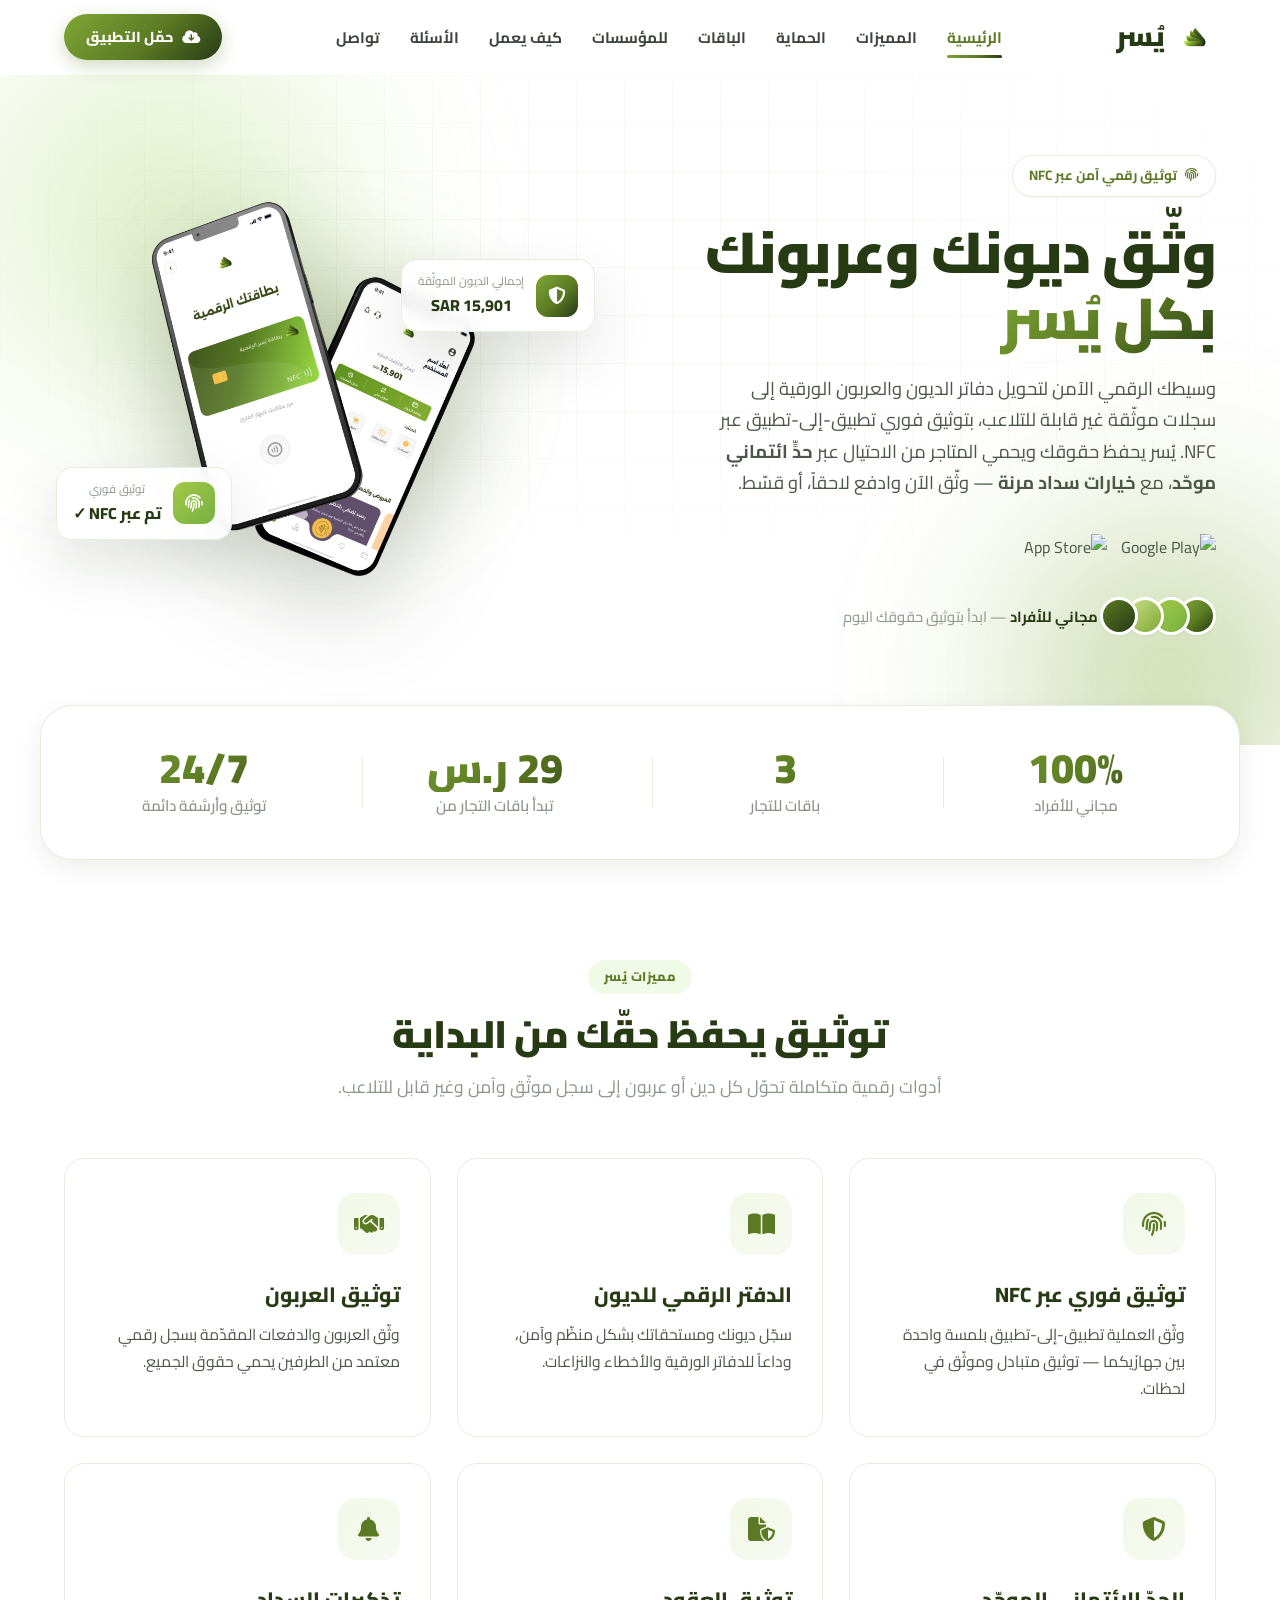
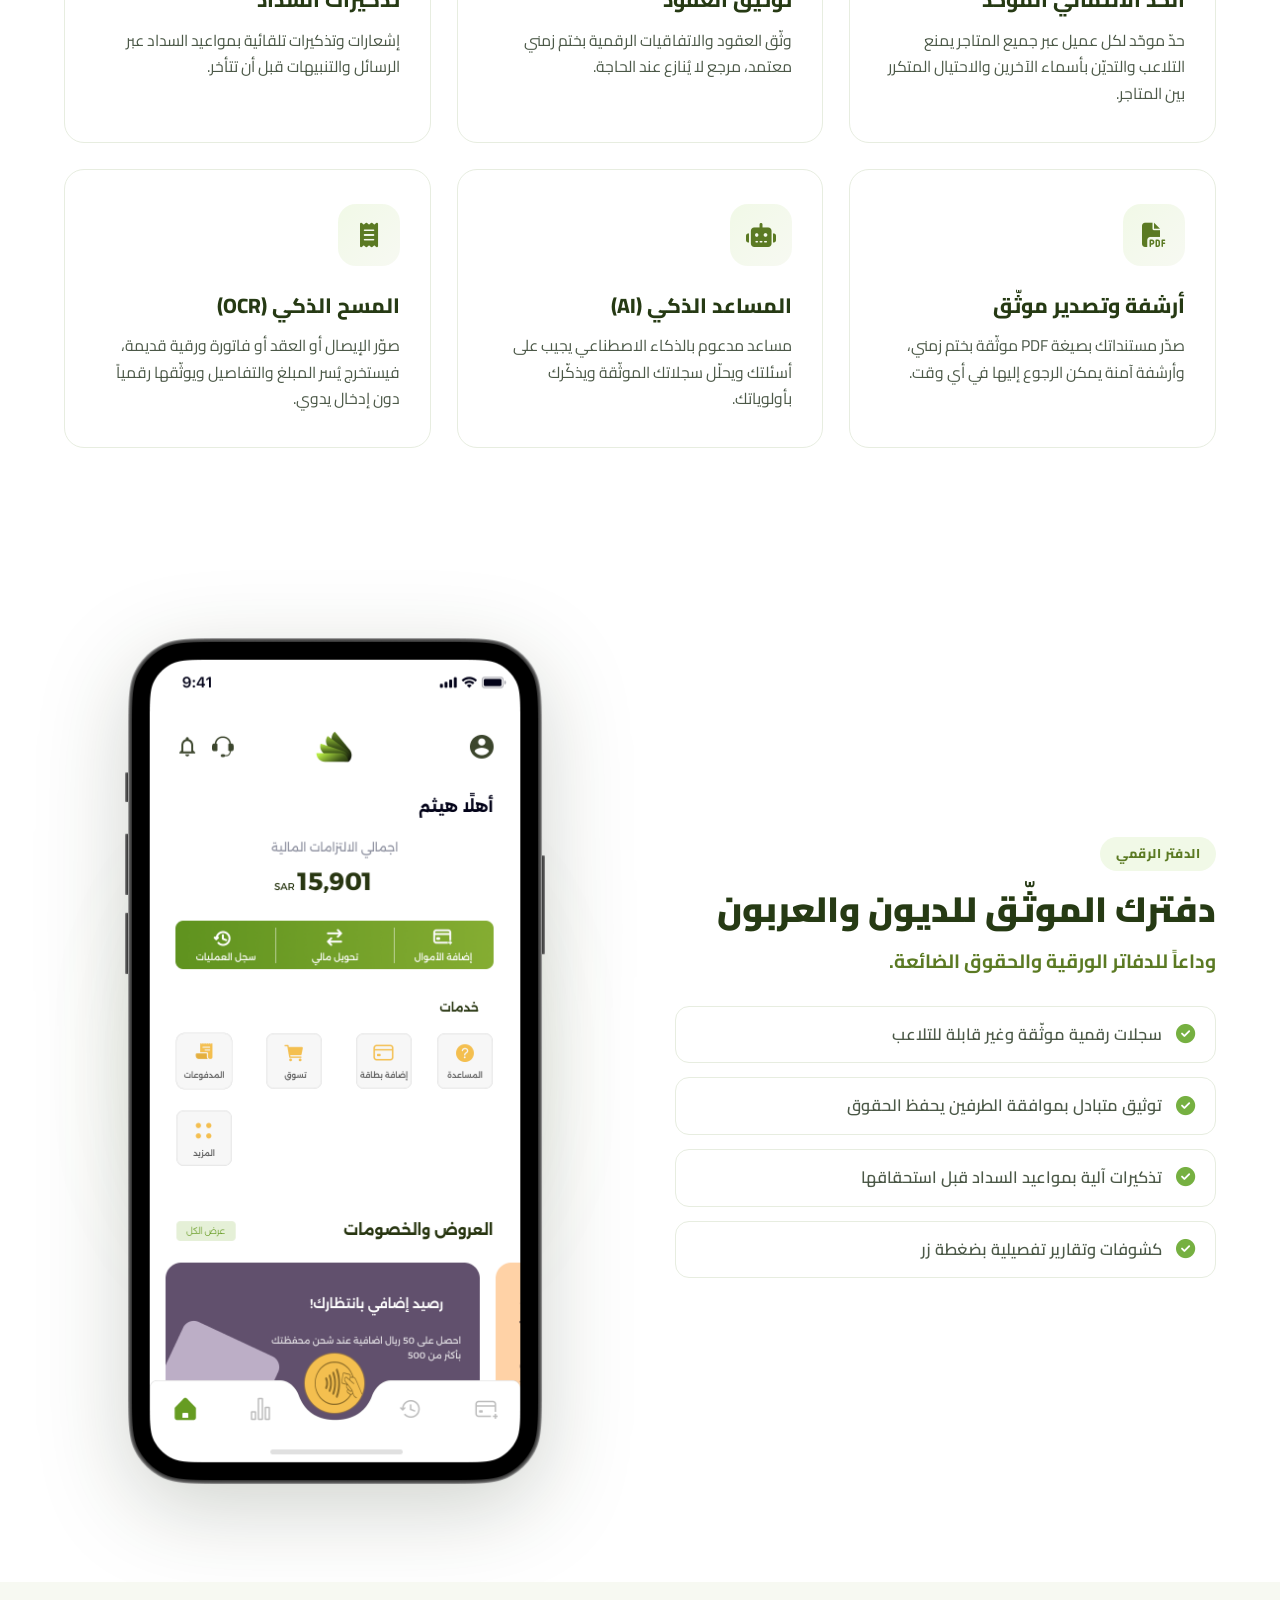
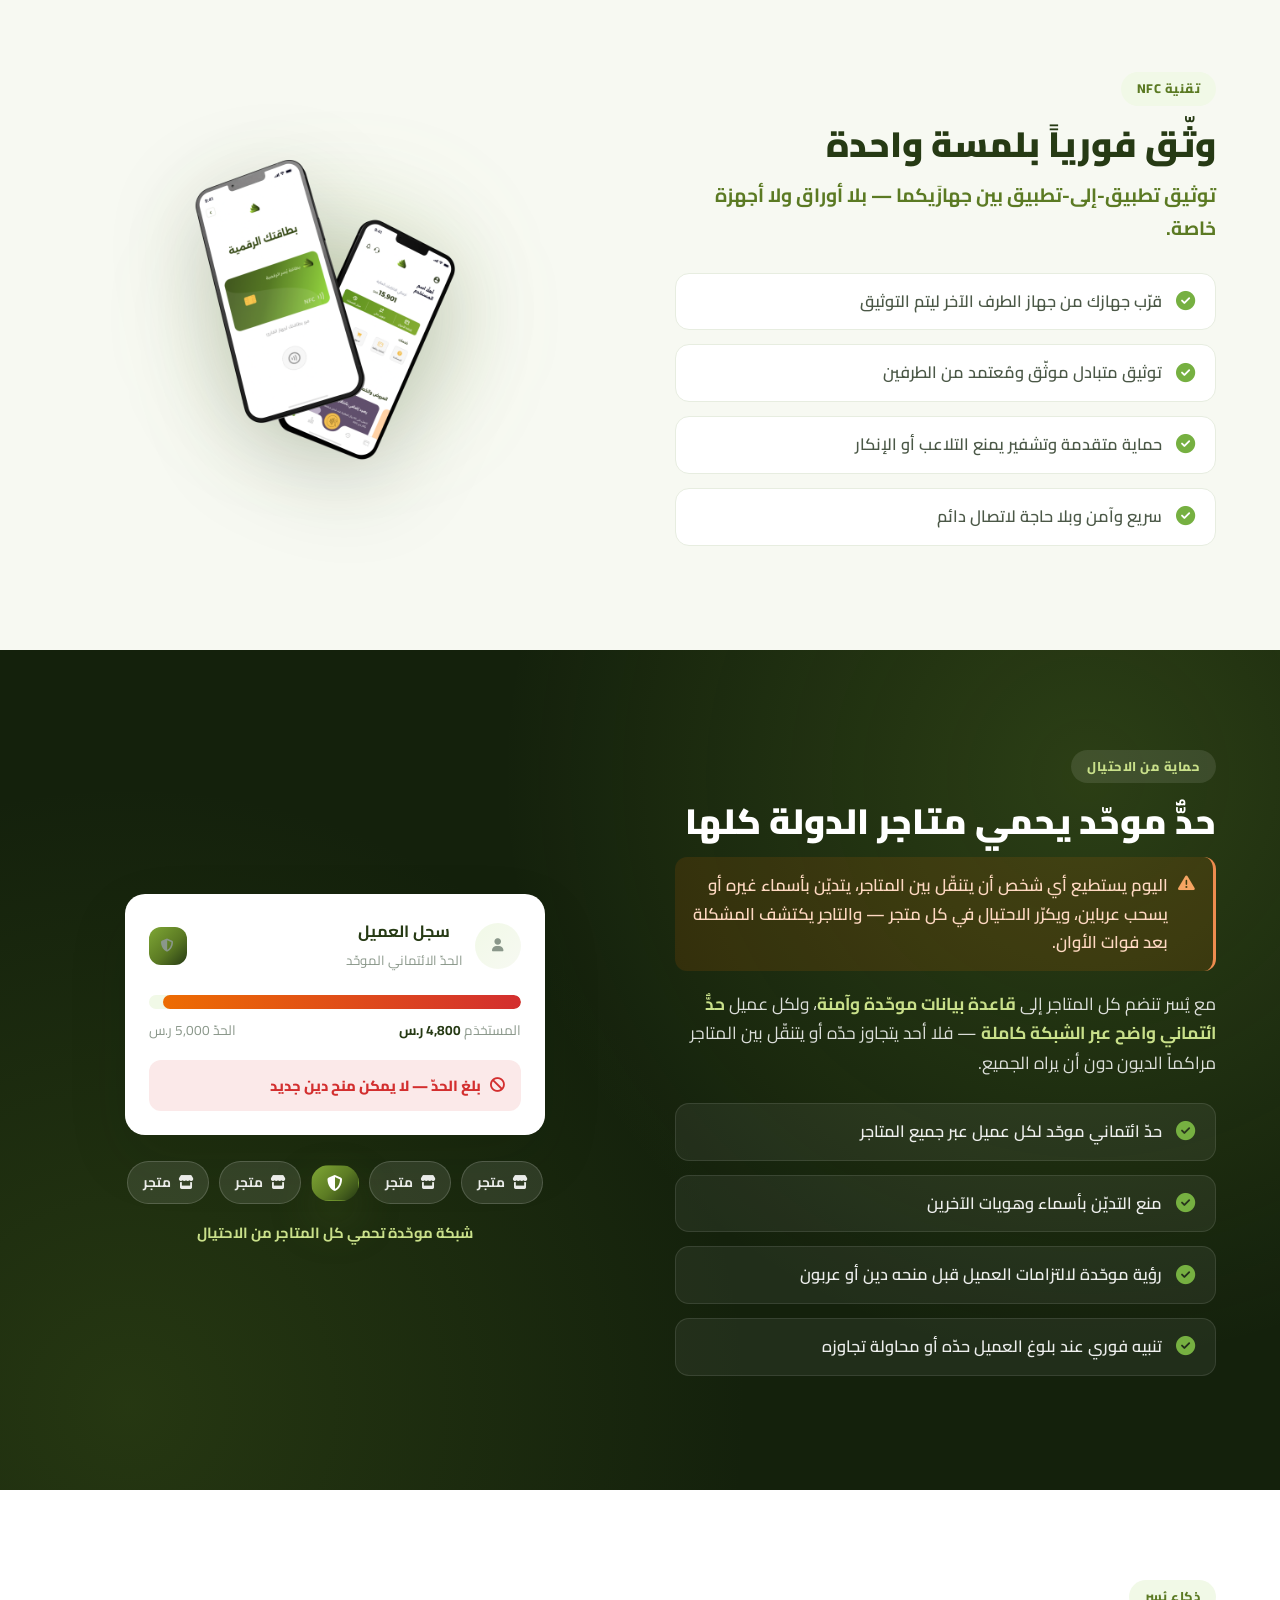
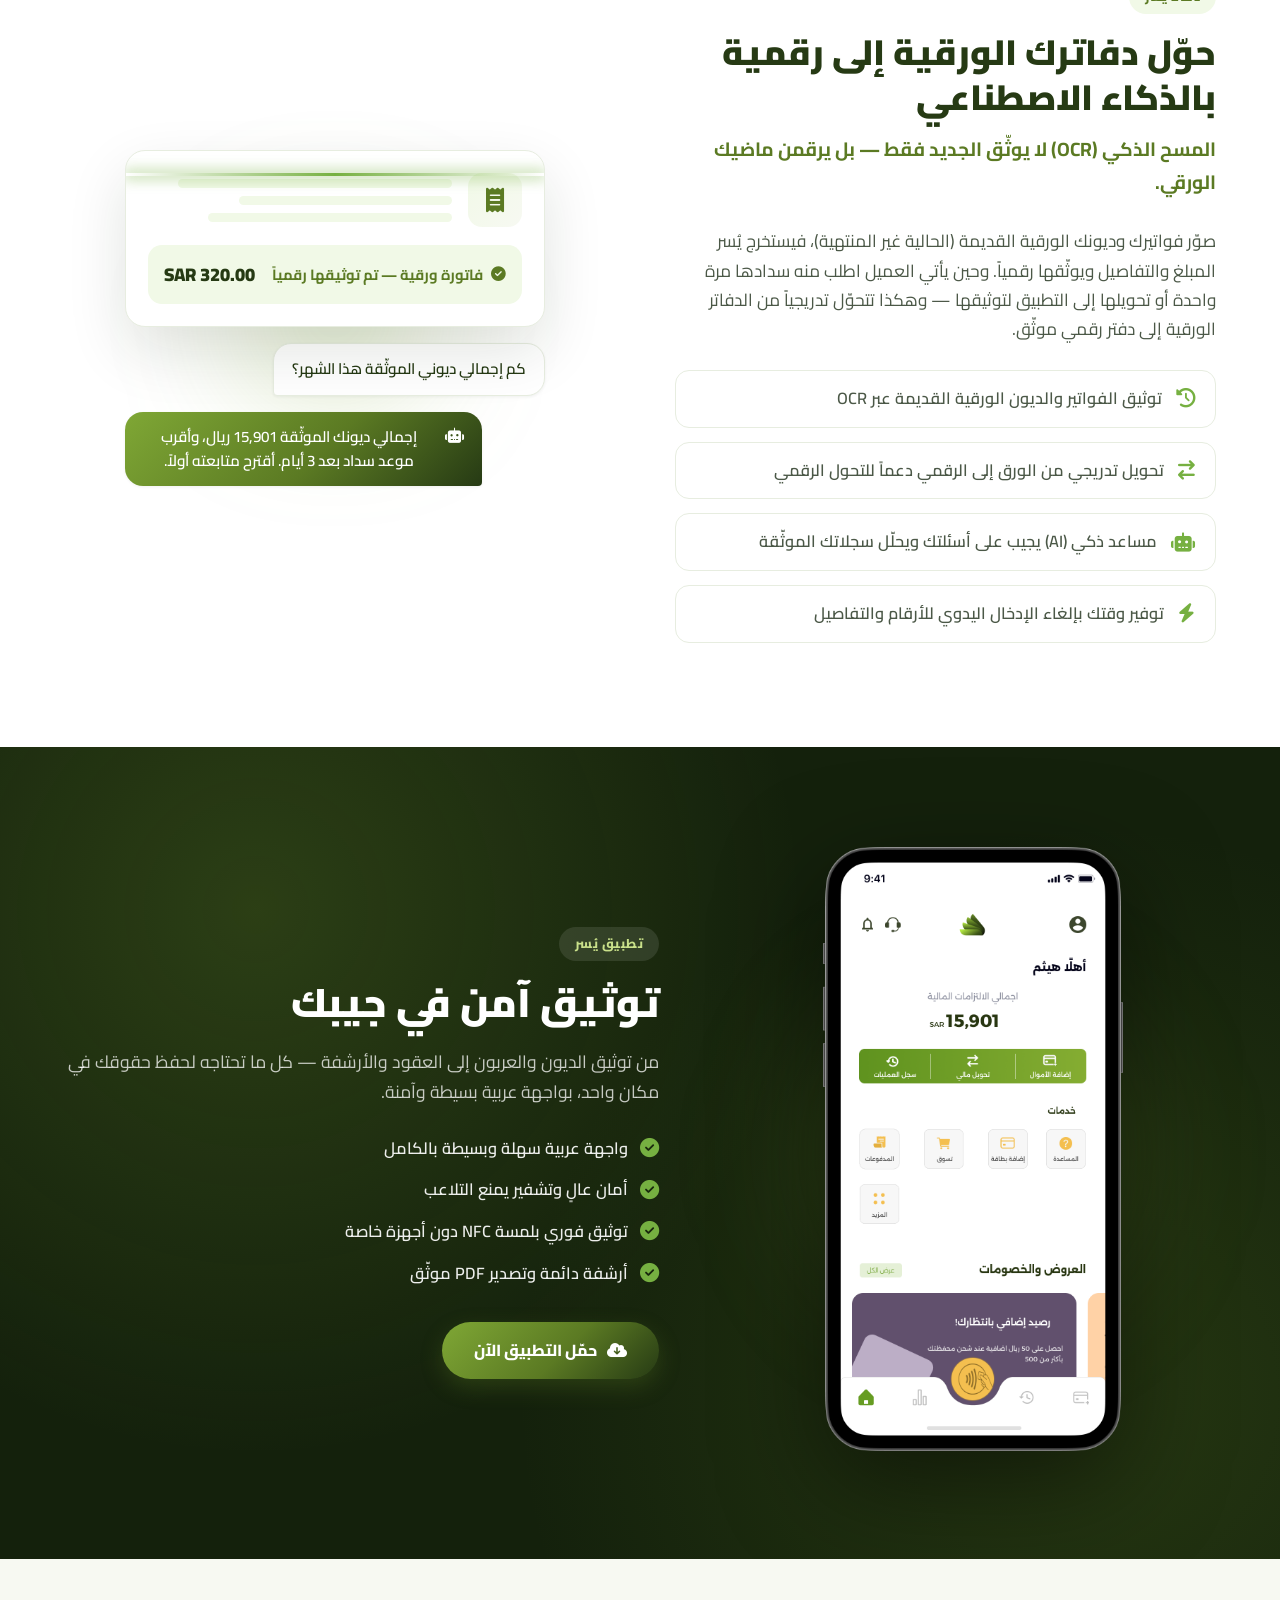
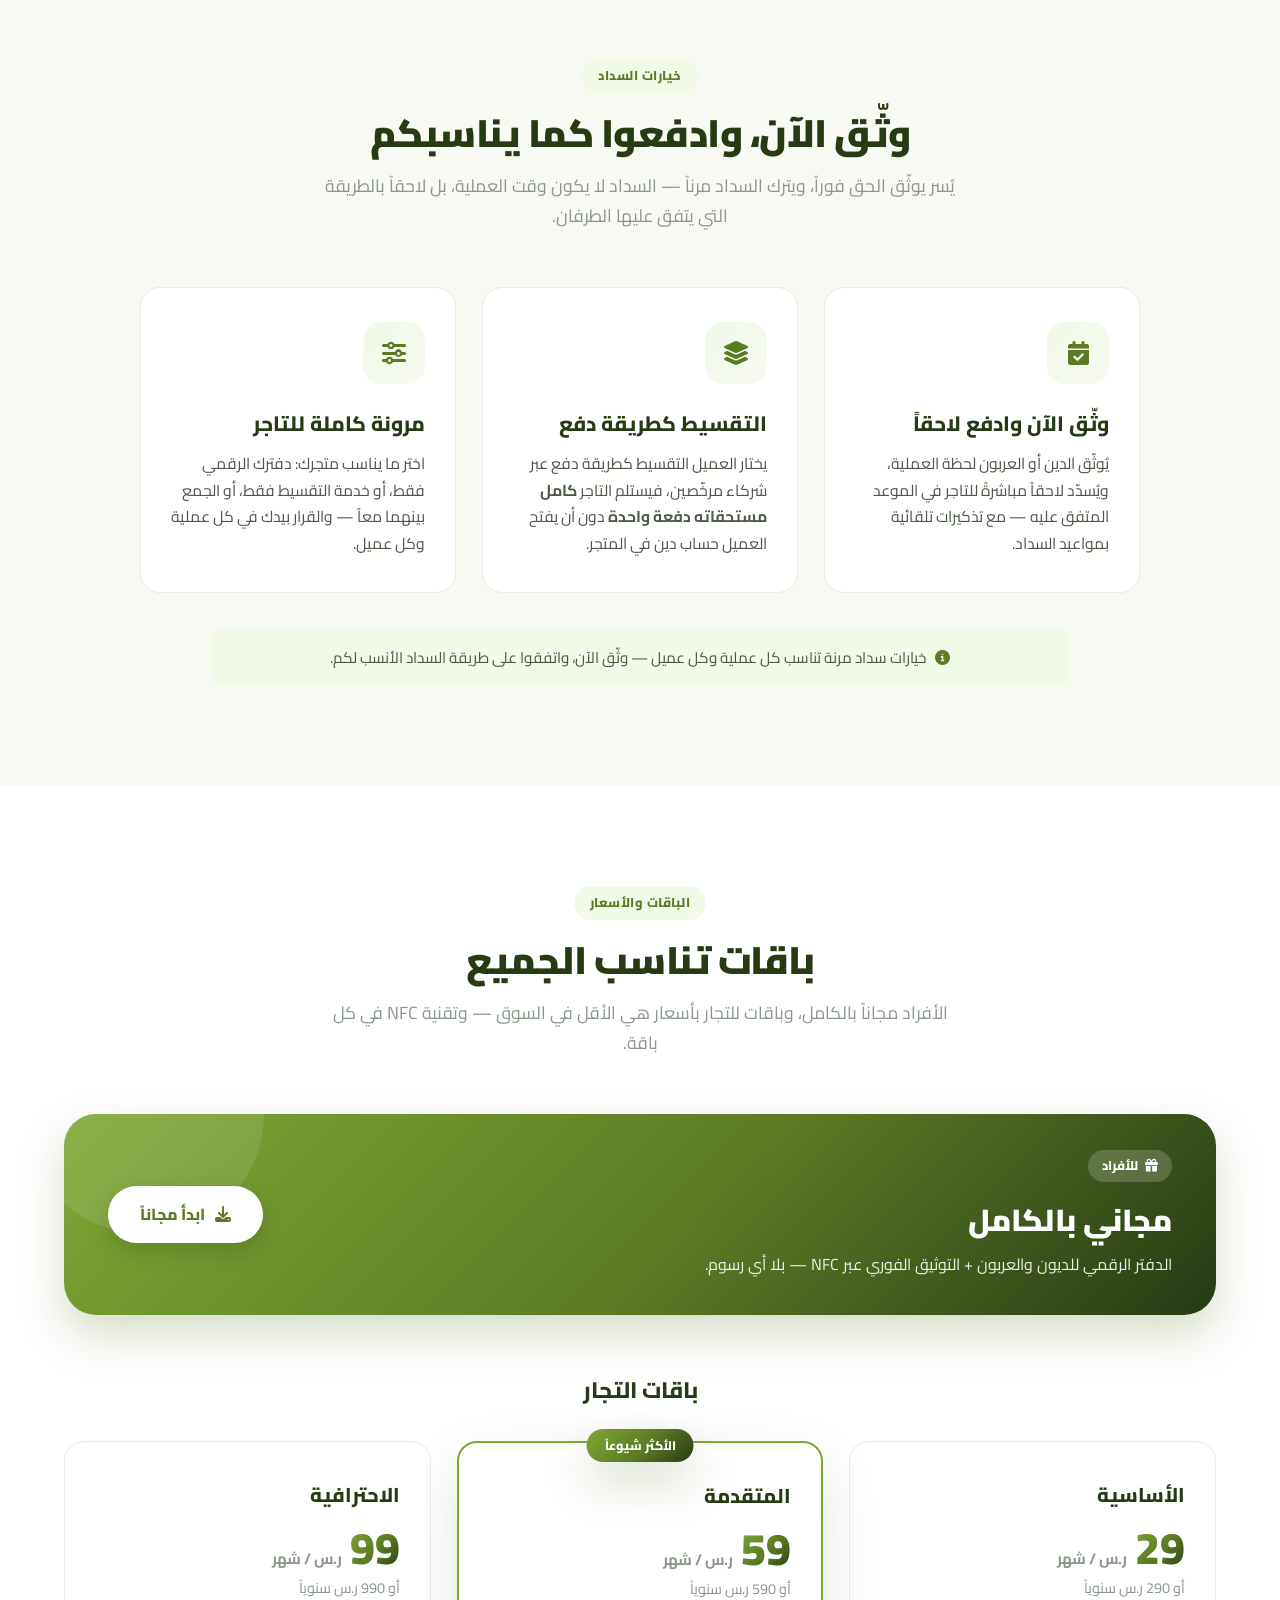
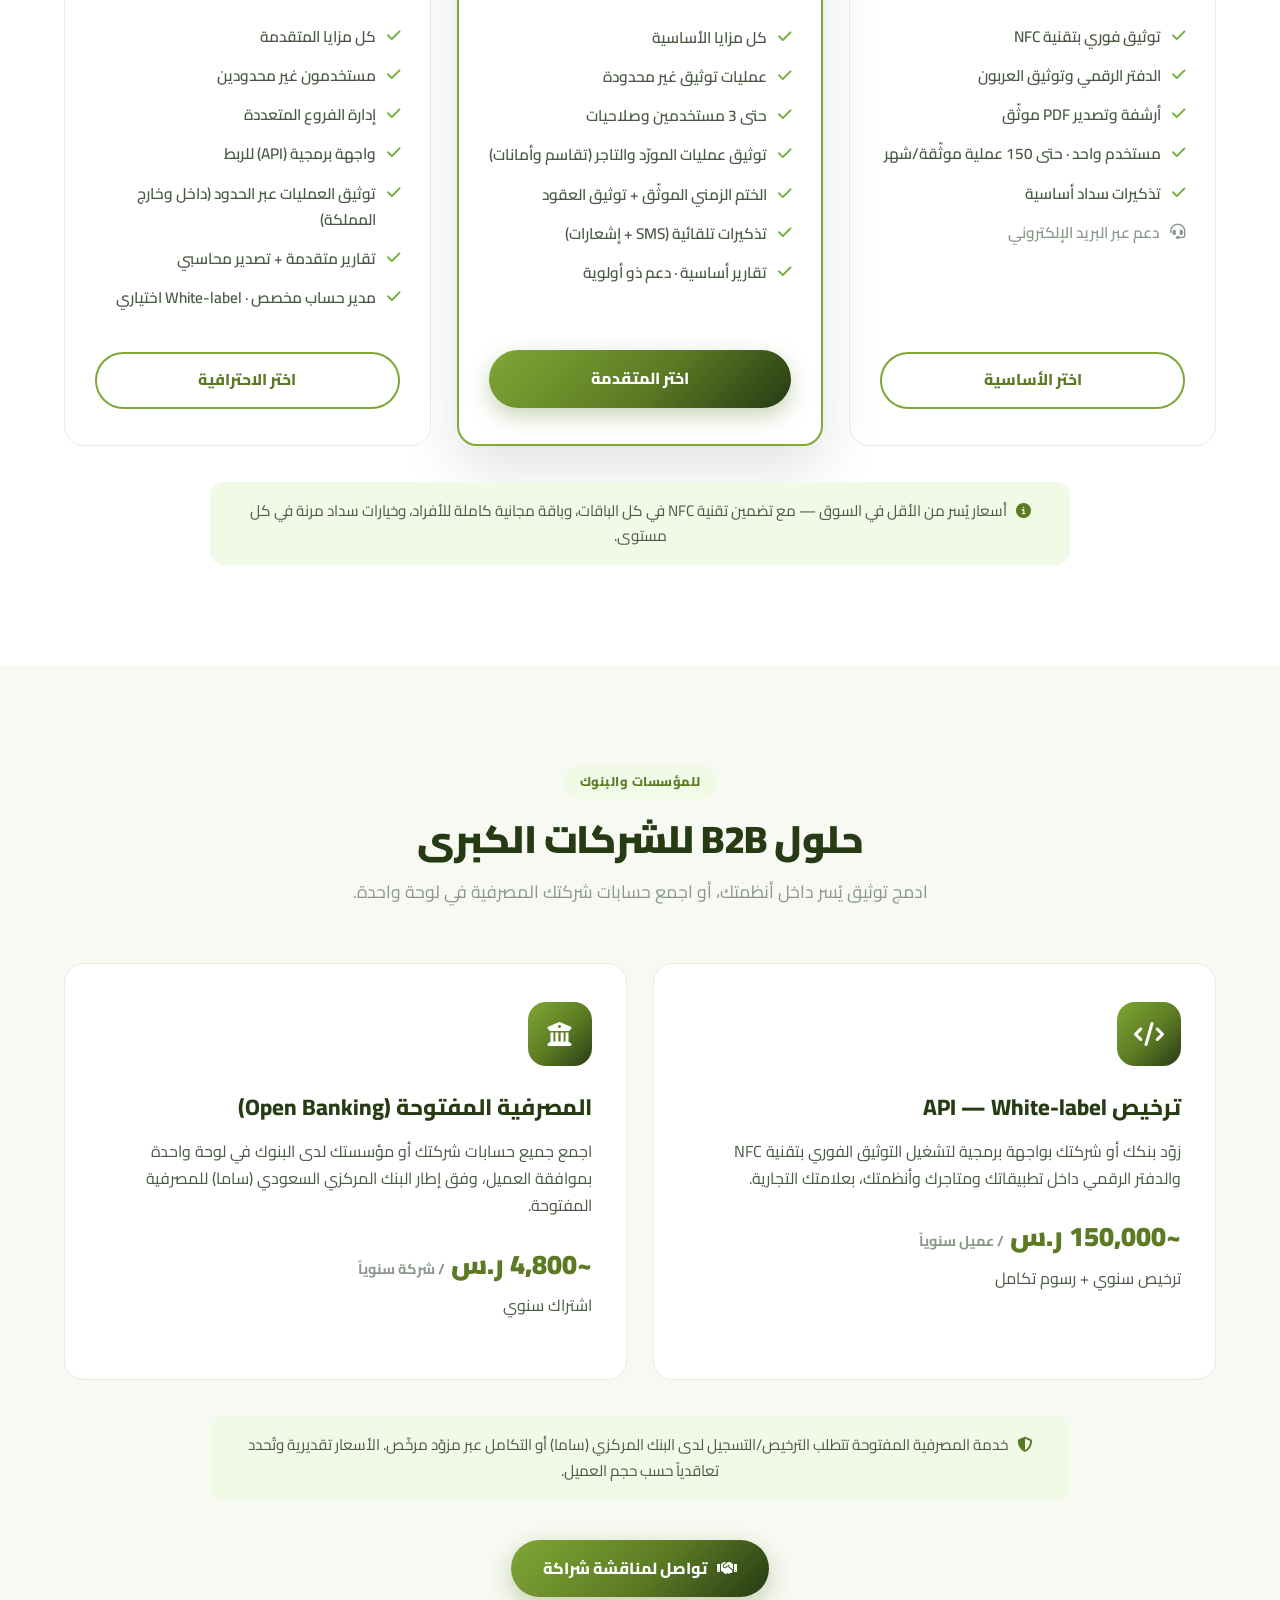
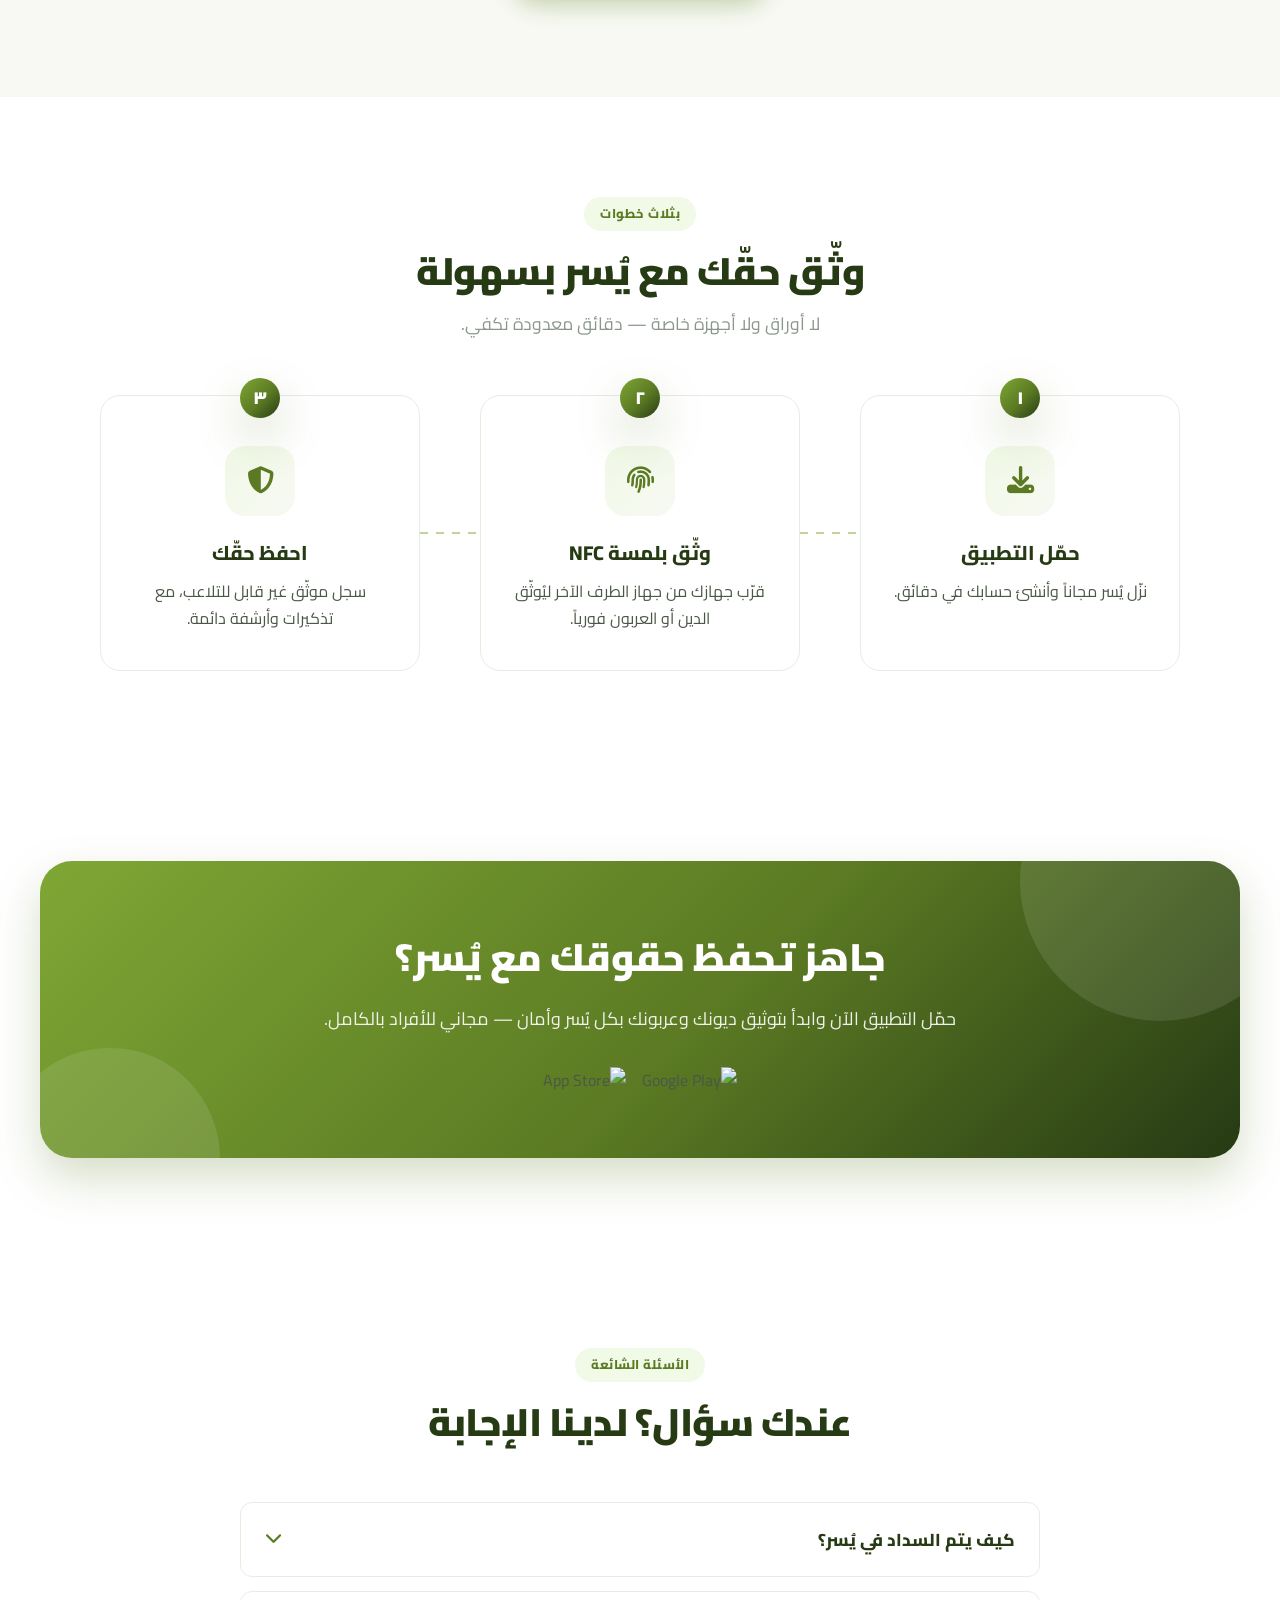
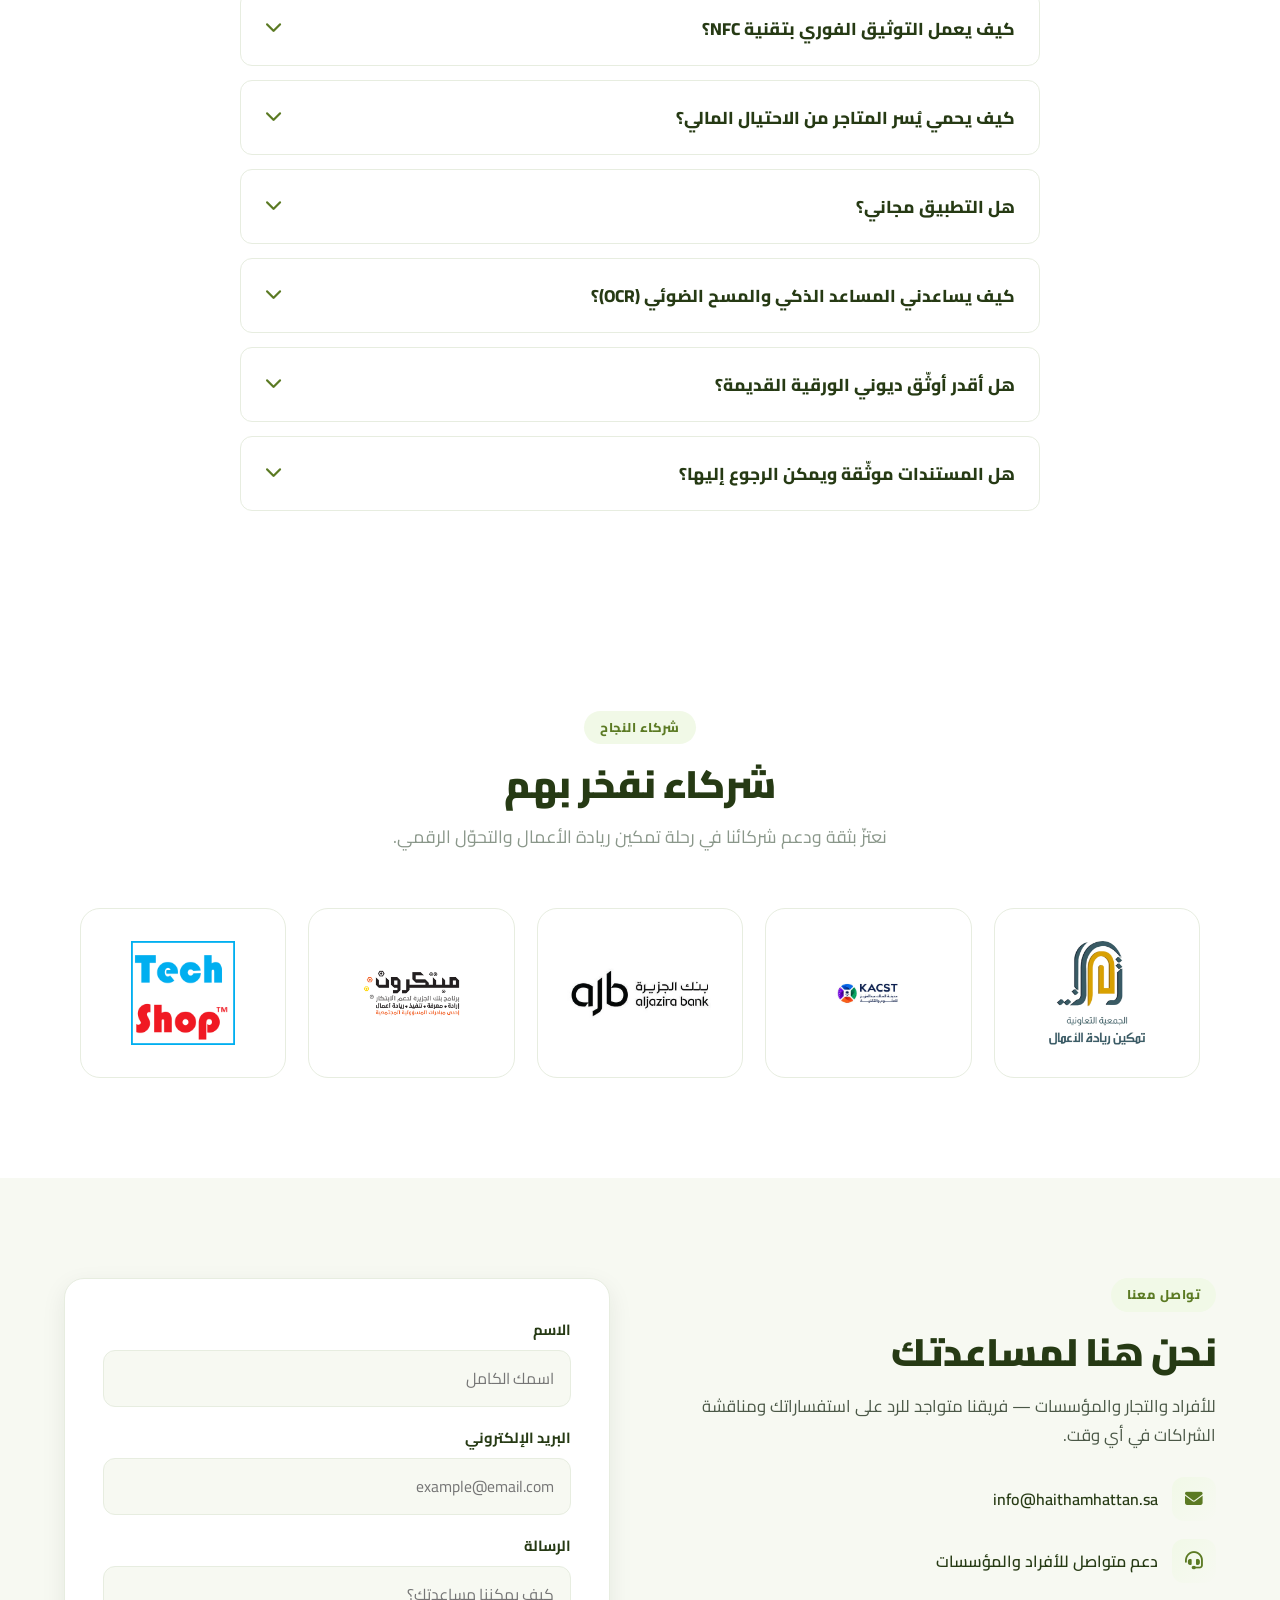
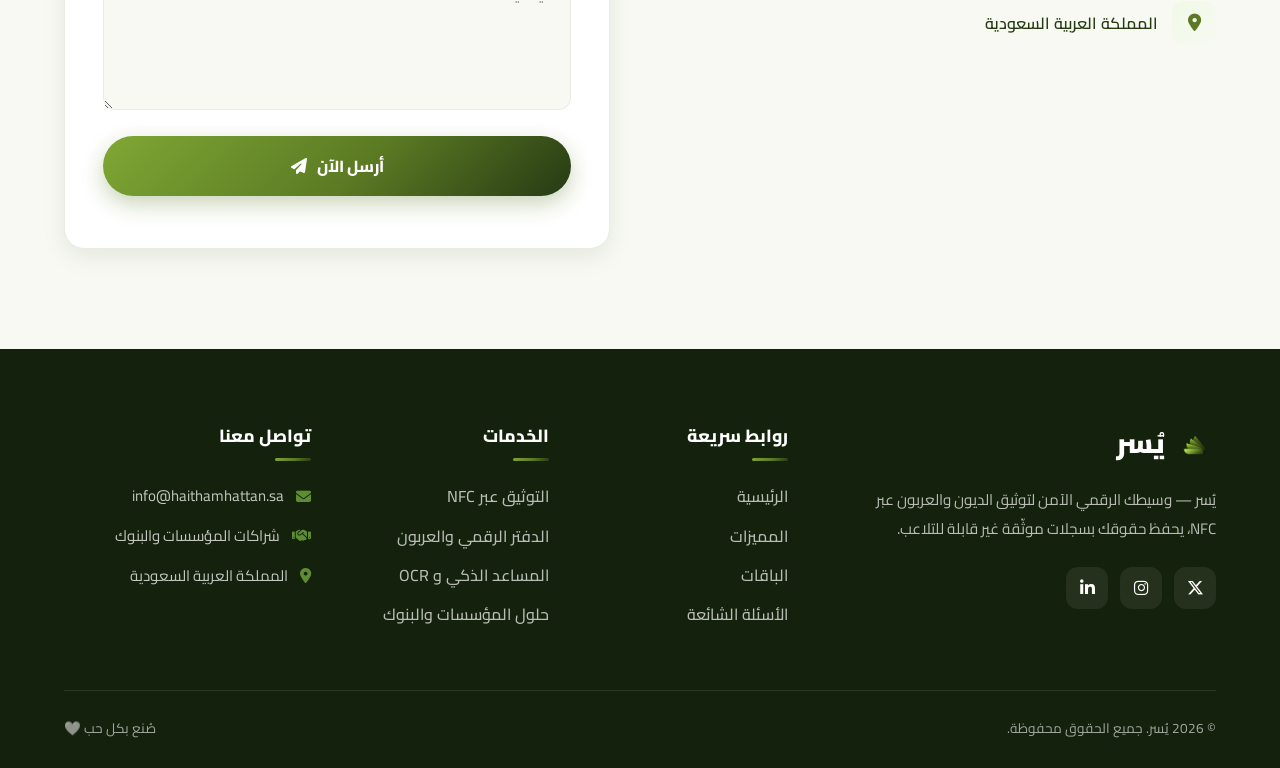
==== index.html @ a98d6790 "إزالة ذكر شركاء التقسيط بالاسم وإزالة عبارات عدم الإقراض من الموقع Co-Authored-By: Claude Opus 4.8 <" ====
<!doctype html>
<html lang="ar" dir="rtl">

<head>
  <meta charset="utf-8">
  <meta name="viewport" content="width=device-width,initial-scale=1">
  <title>يُسر | وثّق ديونك وعربونك بكل يُسر</title>
  <meta name="description"
    content="يُسر — وسيط رقمي آمن لتوثيق الديون والعربون عبر NFC. حوّل دفاترك الورقية إلى سجلات موثّقة غير قابلة للتلاعب، واحفظ حقوقك. مجاني للأفراد، باقات للتجار، وحلول API للبنوك والمؤسسات.">
  <meta name="theme-color" content="#5B7A23">
  <script>document.documentElement.classList.add('js');</script>

  <meta property="og:title" content="يُسر | وثّق ديونك وعربونك بكل يُسر">
  <meta property="og:description"
    content="وسيط رقمي آمن لتوثيق الديون والعربون عبر NFC — سجلات موثّقة غير قابلة للتلاعب تحفظ حقوقك.">
  <meta property="og:type" content="website">
  <meta property="og:image" content="assets/img/image.png">

  <link rel="preconnect" href="https://fonts.googleapis.com">
  <link rel="preconnect" href="https://fonts.gstatic.com" crossorigin>
  <link href="https://fonts.googleapis.com/css2?family=Cairo:wght@400;500;600;700;800;900&display=swap"
    rel="stylesheet">
  <link rel="stylesheet" href="https://cdnjs.cloudflare.com/ajax/libs/font-awesome/6.5.1/css/all.min.css">

  <link rel="stylesheet" href="css/styles.css">
  <link rel="icon" href="assets/img/Yusr.png" type="image/png">
</head>

<body>

  <!-- Header -->
  <header class="site-header" id="header">
    <div class="container header-grid">
      <a href="#home" class="brand-link">
        <img src="assets/img/Yusr.png" alt="شعار يُسر" class="logo">
        <span class="brand-name">يُسر</span>
      </a>

      <nav class="nav" id="nav">
        <ul class="nav-list">
          <li><a href="#home" class="active">الرئيسية</a></li>
          <li><a href="#features">المميزات</a></li>
          <li><a href="#protection">الحماية</a></li>
          <li><a href="#pricing">الباقات</a></li>
          <li><a href="#business">للمؤسسات</a></li>
          <li><a href="#steps">كيف يعمل</a></li>
          <li><a href="#faq">الأسئلة</a></li>
          <li><a href="#contact">تواصل</a></li>
        </ul>
      </nav>

      <div class="header-actions">
        <a href="#download" class="btn-nav-primary">
          <i class="fas fa-cloud-arrow-down"></i>
          <span>حمّل التطبيق</span>
        </a>
      </div>

      <button class="mobile-menu-toggle" id="menuToggle" aria-label="القائمة">
        <i class="fas fa-bars"></i>
      </button>
    </div>
  </header>

  <main>
    <!-- Hero -->
    <section class="hero" id="home">
      <div class="hero-bg">
        <span class="blob blob-1"></span>
        <span class="blob blob-2"></span>
        <span class="grid-overlay"></span>
      </div>
      <div class="container hero-grid">
        <div class="hero-text reveal">
          <span class="hero-badge"><i class="fas fa-fingerprint"></i> توثيق رقمي آمن عبر NFC</span>
          <h1 class="hero-title">وثّق ديونك وعربونك<br><span class="grad-text">بكل يُسر</span></h1>
          <p class="hero-description">
            وسيطك الرقمي الآمن لتحويل دفاتر الديون والعربون الورقية إلى سجلات موثّقة غير قابلة للتلاعب،
            بتوثيق فوري تطبيق-إلى-تطبيق عبر NFC. يُسر يحفظ حقوقك ويحمي المتاجر من الاحتيال عبر
            <strong>حدٍّ ائتماني موحّد</strong>، مع <strong>خيارات سداد مرنة</strong> — وثّق الآن وادفع لاحقاً، أو قسّط.
          </p>
          <div class="hero-cta">
            <a href="#" class="app-badge"><img
                src="https://upload.wikimedia.org/wikipedia/commons/7/78/Google_Play_Store_badge_EN.svg"
                alt="Google Play"></a>
            <a href="#" class="app-badge"><img
                src="https://upload.wikimedia.org/wikipedia/commons/3/3c/Download_on_the_App_Store_Badge.svg"
                alt="App Store"></a>
          </div>
          <div class="hero-trust">
            <div class="avatars">
              <span></span><span></span><span></span><span></span>
            </div>
            <p><strong>مجاني للأفراد</strong> — ابدأ بتوثيق حقوقك اليوم</p>
          </div>
        </div>

        <div class="hero-image reveal">
          <div class="hero-glow"></div>
          <img src="assets/img/image.png" alt="تطبيق يُسر" class="hero-mockup">
          <div class="float-card float-card-1">
            <div class="fc-icon green"><i class="fas fa-shield-halved"></i></div>
            <div>
              <span class="fc-label">إجمالي الديون الموثّقة</span>
              <span class="fc-value">SAR 15,901</span>
            </div>
          </div>
          <div class="float-card float-card-2">
            <div class="fc-icon mint"><i class="fas fa-fingerprint"></i></div>
            <div>
              <span class="fc-label">توثيق فوري</span>
              <span class="fc-value">تم عبر NFC ✓</span>
            </div>
          </div>
        </div>
      </div>
    </section>

    <!-- Stats Bar -->
    <section class="stats">
      <div class="container stats-grid">
        <div class="stat reveal">
          <span class="stat-num" data-target="100" data-suffix="%">0</span>
          <span class="stat-label">مجاني للأفراد</span>
        </div>
        <div class="stat reveal">
          <span class="stat-num" data-target="3" data-suffix="">0</span>
          <span class="stat-label">باقات للتجار</span>
        </div>
        <div class="stat reveal">
          <span class="stat-num" data-target="29" data-prefix="" data-suffix=" ر.س">0</span>
          <span class="stat-label">تبدأ باقات التجار من</span>
        </div>
        <div class="stat reveal">
          <span class="stat-num" data-target="24" data-suffix="/7">0</span>
          <span class="stat-label">توثيق وأرشفة دائمة</span>
        </div>
      </div>
    </section>

    <!-- Features -->
    <section id="features" class="features">
      <div class="container">
        <div class="section-head reveal">
          <span class="eyebrow">مميزات يُسر</span>
          <h2 class="section-title">توثيق يحفظ حقّك من البداية</h2>
          <p class="section-sub">أدوات رقمية متكاملة تحوّل كل دين أو عربون إلى سجل موثّق وآمن وغير قابل للتلاعب.</p>
        </div>

        <div class="feature-grid">
          <article class="feature-card reveal">
            <div class="feature-icon"><i class="fas fa-fingerprint"></i></div>
            <h3>توثيق فوري عبر NFC</h3>
            <p>وثّق العملية تطبيق-إلى-تطبيق بلمسة واحدة بين جهازَيكما — توثيق متبادل وموثّق في لحظات.</p>
          </article>
          <article class="feature-card reveal">
            <div class="feature-icon"><i class="fas fa-book-open"></i></div>
            <h3>الدفتر الرقمي للديون</h3>
            <p>سجّل ديونك ومستحقاتك بشكل منظّم وآمن، وداعاً للدفاتر الورقية والأخطاء والنزاعات.</p>
          </article>
          <article class="feature-card reveal">
            <div class="feature-icon"><i class="fas fa-handshake"></i></div>
            <h3>توثيق العربون</h3>
            <p>وثّق العربون والدفعات المقدّمة بسجل رقمي معتمد من الطرفين يحمي حقوق الجميع.</p>
          </article>
          <article class="feature-card reveal">
            <div class="feature-icon"><i class="fas fa-shield-halved"></i></div>
            <h3>الحدّ الائتماني الموحّد</h3>
            <p>حدّ موحّد لكل عميل عبر جميع المتاجر يمنع التلاعب والتديّن بأسماء الآخرين والاحتيال المتكرر بين المتاجر.</p>
          </article>
          <article class="feature-card reveal">
            <div class="feature-icon"><i class="fas fa-file-shield"></i></div>
            <h3>توثيق العقود</h3>
            <p>وثّق العقود والاتفاقيات الرقمية بختم زمني معتمد، مرجع لا يُنازع عند الحاجة.</p>
          </article>
          <article class="feature-card reveal">
            <div class="feature-icon"><i class="fas fa-bell"></i></div>
            <h3>تذكيرات السداد</h3>
            <p>إشعارات وتذكيرات تلقائية بمواعيد السداد عبر الرسائل والتنبيهات قبل أن تتأخر.</p>
          </article>
          <article class="feature-card reveal">
            <div class="feature-icon"><i class="fas fa-file-pdf"></i></div>
            <h3>أرشفة وتصدير موثّق</h3>
            <p>صدّر مستنداتك بصيغة PDF موثّقة بختم زمني، وأرشفة آمنة يمكن الرجوع إليها في أي وقت.</p>
          </article>
          <article class="feature-card reveal">
            <div class="feature-icon"><i class="fas fa-robot"></i></div>
            <h3>المساعد الذكي (AI)</h3>
            <p>مساعد مدعوم بالذكاء الاصطناعي يجيب على أسئلتك ويحلّل سجلاتك الموثّقة ويذكّرك بأولوياتك.</p>
          </article>
          <article class="feature-card reveal">
            <div class="feature-icon"><i class="fas fa-receipt"></i></div>
            <h3>المسح الذكي (OCR)</h3>
            <p>صوّر الإيصال أو العقد أو فاتورة ورقية قديمة، فيستخرج يُسر المبلغ والتفاصيل ويوثّقها رقمياً دون إدخال يدوي.</p>
          </article>
        </div>
      </div>
    </section>

    <!-- Detail: Digital Ledger -->
    <section class="detail-section">
      <div class="container detail-grid">
        <div class="detail-content reveal">
          <span class="eyebrow">الدفتر الرقمي</span>
          <h2 class="detail-title">دفترك الموثّق للديون والعربون</h2>
          <p class="detail-lead">وداعاً للدفاتر الورقية والحقوق الضائعة.</p>
          <ul class="detail-list">
            <li><i class="fas fa-circle-check"></i> سجلات رقمية موثّقة وغير قابلة للتلاعب</li>
            <li><i class="fas fa-circle-check"></i> توثيق متبادل بموافقة الطرفين يحفظ الحقوق</li>
            <li><i class="fas fa-circle-check"></i> تذكيرات آلية بمواعيد السداد قبل استحقاقها</li>
            <li><i class="fas fa-circle-check"></i> كشوفات وتقارير تفصيلية بضغطة زر</li>
          </ul>
        </div>
        <div class="detail-image reveal">
          <div class="detail-glow"></div>
          <img src="assets/img/YusrApp.png" alt="الدفتر الرقمي في يُسر">
        </div>
      </div>
    </section>

    <!-- Detail: NFC Documentation -->
    <section class="detail-section alt-bg">
      <div class="container detail-grid reverse">
        <div class="detail-image reveal">
          <div class="detail-glow"></div>
          <img src="assets/img/image.png" alt="التوثيق الفوري عبر NFC في يُسر">
        </div>
        <div class="detail-content reveal">
          <span class="eyebrow">تقنية NFC</span>
          <h2 class="detail-title">وثّق فورياً بلمسة واحدة</h2>
          <p class="detail-lead">توثيق تطبيق-إلى-تطبيق بين جهازَيكما — بلا أوراق ولا أجهزة خاصة.</p>
          <ul class="detail-list">
            <li><i class="fas fa-circle-check"></i> قرّب جهازك من جهاز الطرف الآخر ليتم التوثيق</li>
            <li><i class="fas fa-circle-check"></i> توثيق متبادل موثّق ومُعتمد من الطرفين</li>
            <li><i class="fas fa-circle-check"></i> حماية متقدمة وتشفير يمنع التلاعب أو الإنكار</li>
            <li><i class="fas fa-circle-check"></i> سريع وآمن وبلا حاجة لاتصال دائم</li>
          </ul>
        </div>
      </div>
    </section>

    <!-- Protection / Unified Credit Limit -->
    <section id="protection" class="protection">
      <div class="container detail-grid">
        <div class="detail-content reveal">
          <span class="eyebrow light-eyebrow">حماية من الاحتيال</span>
          <h2 class="detail-title light-title">حدٌّ موحّد يحمي متاجر الدولة كلها</h2>
          <p class="protect-problem"><i class="fas fa-triangle-exclamation"></i> اليوم يستطيع أي شخص أن يتنقّل بين
            المتاجر، يتديّن بأسماء غيره أو يسحب عرباين، ويكرّر الاحتيال في كل متجر — والتاجر يكتشف المشكلة بعد فوات
            الأوان.</p>
          <p class="protect-solution">مع يُسر تنضم كل المتاجر إلى <strong>قاعدة بيانات موحّدة وآمنة</strong>، ولكل
            عميل <strong>حدٌّ ائتماني واضح عبر الشبكة كاملة</strong> — فلا أحد يتجاوز حدّه أو يتنقّل بين المتاجر مراكماً
            الديون دون أن يراه الجميع.</p>
          <ul class="detail-list light-list">
            <li><i class="fas fa-circle-check"></i> حدّ ائتماني موحّد لكل عميل عبر جميع المتاجر</li>
            <li><i class="fas fa-circle-check"></i> منع التديّن بأسماء وهويات الآخرين</li>
            <li><i class="fas fa-circle-check"></i> رؤية موحّدة لالتزامات العميل قبل منحه دين أو عربون</li>
            <li><i class="fas fa-circle-check"></i> تنبيه فوري عند بلوغ العميل حدّه أو محاولة تجاوزه</li>
          </ul>
        </div>
        <div class="detail-image reveal">
          <div class="protect-visual">
            <div class="limit-card">
              <div class="limit-head">
                <span class="limit-avatar"><i class="fas fa-user"></i></span>
                <div>
                  <strong>سجل العميل</strong>
                  <span>الحدّ الائتماني الموحّد</span>
                </div>
                <span class="limit-shield"><i class="fas fa-shield-halved"></i></span>
              </div>
              <div class="limit-meter"><span class="limit-fill"></span></div>
              <div class="limit-figures">
                <span>المستخدَم <strong>4,800 ر.س</strong></span>
                <span>الحدّ 5,000 ر.س</span>
              </div>
              <div class="limit-alert"><i class="fas fa-ban"></i> بلغ الحدّ — لا يمكن منح دين جديد</div>
            </div>
            <div class="store-net">
              <span class="store-chip"><i class="fas fa-store"></i> متجر</span>
              <span class="store-chip"><i class="fas fa-store"></i> متجر</span>
              <span class="store-chip protected"><i class="fas fa-shield-halved"></i></span>
              <span class="store-chip"><i class="fas fa-store"></i> متجر</span>
              <span class="store-chip"><i class="fas fa-store"></i> متجر</span>
            </div>
            <p class="store-net-label">شبكة موحّدة تحمي كل المتاجر من الاحتيال</p>
          </div>
        </div>
      </div>
    </section>

    <!-- Detail: AI + OCR -->
    <section id="ai" class="detail-section">
      <div class="container detail-grid">
        <div class="detail-content reveal">
          <span class="eyebrow">ذكاء يُسر</span>
          <h2 class="detail-title">حوّل دفاترك الورقية إلى رقمية بالذكاء الاصطناعي</h2>
          <p class="detail-lead">المسح الذكي (OCR) لا يوثّق الجديد فقط — بل يرقمن ماضيك الورقي.</p>
          <p class="protect-solution" style="color:var(--body-text)">صوّر فواتيرك وديونك الورقية القديمة (الحالية غير
            المنتهية)، فيستخرج يُسر المبلغ والتفاصيل ويوثّقها رقمياً. وحين يأتي العميل اطلب منه سدادها مرة واحدة أو
            تحويلها إلى التطبيق لتوثيقها — وهكذا تتحوّل تدريجياً من الدفاتر الورقية إلى دفتر رقمي موثّق.</p>
          <ul class="detail-list">
            <li><i class="fas fa-clock-rotate-left"></i> توثيق الفواتير والديون الورقية القديمة عبر OCR</li>
            <li><i class="fas fa-arrow-right-arrow-left"></i> تحويل تدريجي من الورق إلى الرقمي دعماً للتحول الرقمي</li>
            <li><i class="fas fa-robot"></i> مساعد ذكي (AI) يجيب على أسئلتك ويحلّل سجلاتك الموثّقة</li>
            <li><i class="fas fa-bolt"></i> توفير وقتك بإلغاء الإدخال اليدوي للأرقام والتفاصيل</li>
          </ul>
        </div>
        <div class="detail-image reveal">
          <div class="detail-glow"></div>
          <div class="ai-visual">
            <div class="scan-card">
              <div class="scan-line"></div>
              <div class="scan-row"><span class="scan-ic"><i class="fas fa-receipt"></i></span>
                <div class="scan-bars"><span></span><span></span><span></span></div>
              </div>
              <div class="scan-detected">
                <span><i class="fas fa-circle-check"></i> فاتورة ورقية — تم توثيقها رقمياً</span>
                <strong>SAR 320.00</strong>
              </div>
            </div>
            <div class="ai-bubble ai-bubble-user">كم إجمالي ديوني الموثّقة هذا الشهر؟</div>
            <div class="ai-bubble ai-bubble-bot"><i class="fas fa-robot"></i> إجمالي ديونك الموثّقة 15,901 ريال،
              وأقرب موعد سداد بعد 3 أيام. أقترح متابعته أولاً.</div>
          </div>
        </div>
      </div>
    </section>

    <!-- App Showcase -->
    <section id="app" class="app-feature">
      <div class="container feature-showcase">
        <div class="feature-image reveal">
          <div class="showcase-glow"></div>
          <img src="assets/img/YusrApp.png" alt="تطبيق يُسر" class="app-screenshot">
        </div>
        <div class="feature-content reveal">
          <span class="eyebrow">تطبيق يُسر</span>
          <h2>توثيق آمن في جيبك</h2>
          <p>من توثيق الديون والعربون إلى العقود والأرشفة — كل ما تحتاجه لحفظ حقوقك في مكان واحد، بواجهة عربية
            بسيطة وآمنة.</p>
          <ul class="feature-list">
            <li><i class="fas fa-circle-check"></i> واجهة عربية سهلة وبسيطة بالكامل</li>
            <li><i class="fas fa-circle-check"></i> أمان عالٍ وتشفير يمنع التلاعب</li>
            <li><i class="fas fa-circle-check"></i> توثيق فوري بلمسة NFC دون أجهزة خاصة</li>
            <li><i class="fas fa-circle-check"></i> أرشفة دائمة وتصدير PDF موثّق</li>
          </ul>
          <a href="#download" class="btn-primary"><i class="fas fa-cloud-arrow-down"></i> حمّل التطبيق الآن</a>
        </div>
      </div>
    </section>

    <!-- Flexible Payment Options -->
    <section id="payments" class="payments-section">
      <div class="container">
        <div class="section-head reveal">
          <span class="eyebrow">خيارات السداد</span>
          <h2 class="section-title">وثّق الآن، وادفعوا كما يناسبكم</h2>
          <p class="section-sub">يُسر يوثّق الحق فوراً، ويترك السداد مرناً — السداد لا يكون وقت العملية، بل لاحقاً
            بالطريقة التي يتفق عليها الطرفان.</p>
        </div>

        <div class="feature-grid pay-grid">
          <article class="feature-card reveal">
            <div class="feature-icon"><i class="fas fa-calendar-check"></i></div>
            <h3>وثّق الآن وادفع لاحقاً</h3>
            <p>يُوثّق الدين أو العربون لحظة العملية، ويُسدّد لاحقاً مباشرةً للتاجر في الموعد المتفق عليه — مع تذكيرات
              تلقائية بمواعيد السداد.</p>
          </article>
          <article class="feature-card reveal">
            <div class="feature-icon"><i class="fas fa-layer-group"></i></div>
            <h3>التقسيط كطريقة دفع</h3>
            <p>يختار العميل التقسيط كطريقة دفع عبر شركاء مرخّصين،
              فيستلم التاجر <strong>كامل مستحقاته دفعة واحدة</strong> دون أن يفتح العميل حساب دين في المتجر.</p>
          </article>
          <article class="feature-card reveal">
            <div class="feature-icon"><i class="fas fa-sliders"></i></div>
            <h3>مرونة كاملة للتاجر</h3>
            <p>اختر ما يناسب متجرك: دفترك الرقمي فقط، أو خدمة التقسيط فقط، أو الجمع بينهما معاً — والقرار بيدك في كل
              عملية وكل عميل.</p>
          </article>
        </div>
        <p class="pricing-note reveal"><i class="fas fa-circle-info"></i> خيارات سداد مرنة تناسب كل عملية وكل عميل —
          وثّق الآن، واتفقوا على طريقة السداد الأنسب لكم.</p>
      </div>
    </section>

    <!-- Pricing -->
    <section id="pricing" class="pricing">
      <div class="container">
        <div class="section-head reveal">
          <span class="eyebrow">الباقات والأسعار</span>
          <h2 class="section-title">باقات تناسب الجميع</h2>
          <p class="section-sub">الأفراد مجاناً بالكامل، وباقات للتجار بأسعار هي الأقل في السوق — وتقنية NFC في كل
            باقة.</p>
        </div>

        <div class="free-banner reveal">
          <div class="free-banner-text">
            <span class="free-tag"><i class="fas fa-gift"></i> للأفراد</span>
            <h3>مجاني بالكامل</h3>
            <p>الدفتر الرقمي للديون والعربون + التوثيق الفوري عبر NFC — بلا أي رسوم.</p>
          </div>
          <a href="#download" class="btn-primary"><i class="fas fa-download"></i> ابدأ مجاناً</a>
        </div>

        <h3 class="pricing-sub reveal">باقات التجار</h3>
        <div class="pricing-grid">
          <article class="price-card reveal">
            <h4 class="price-name">الأساسية</h4>
            <div class="price-amount"><span class="price-num">29</span> <span class="price-cur">ر.س / شهر</span></div>
            <p class="price-year">أو 290 ر.س سنوياً</p>
            <ul class="price-list">
              <li><i class="fas fa-check"></i> توثيق فوري بتقنية NFC</li>
              <li><i class="fas fa-check"></i> الدفتر الرقمي وتوثيق العربون</li>
              <li><i class="fas fa-check"></i> أرشفة وتصدير PDF موثّق</li>
              <li><i class="fas fa-check"></i> مستخدم واحد · حتى 150 عملية موثّقة/شهر</li>
              <li><i class="fas fa-check"></i> تذكيرات سداد أساسية</li>
              <li class="muted"><i class="fas fa-headset"></i> دعم عبر البريد الإلكتروني</li>
            </ul>
            <a href="#download" class="btn-outline">اختر الأساسية</a>
          </article>

          <article class="price-card featured reveal">
            <span class="popular">الأكثر شيوعاً</span>
            <h4 class="price-name">المتقدمة</h4>
            <div class="price-amount"><span class="price-num">59</span> <span class="price-cur">ر.س / شهر</span></div>
            <p class="price-year">أو 590 ر.س سنوياً</p>
            <ul class="price-list">
              <li><i class="fas fa-check"></i> كل مزايا الأساسية</li>
              <li><i class="fas fa-check"></i> عمليات توثيق غير محدودة</li>
              <li><i class="fas fa-check"></i> حتى 3 مستخدمين وصلاحيات</li>
              <li><i class="fas fa-check"></i> توثيق عمليات المورّد والتاجر (تقاسم وأمانات)</li>
              <li><i class="fas fa-check"></i> الختم الزمني الموثّق + توثيق العقود</li>
              <li><i class="fas fa-check"></i> تذكيرات تلقائية (SMS + إشعارات)</li>
              <li><i class="fas fa-check"></i> تقارير أساسية · دعم ذو أولوية</li>
            </ul>
            <a href="#download" class="btn-primary full-width">اختر المتقدمة</a>
          </article>

          <article class="price-card reveal">
            <h4 class="price-name">الاحترافية</h4>
            <div class="price-amount"><span class="price-num">99</span> <span class="price-cur">ر.س / شهر</span></div>
            <p class="price-year">أو 990 ر.س سنوياً</p>
            <ul class="price-list">
              <li><i class="fas fa-check"></i> كل مزايا المتقدمة</li>
              <li><i class="fas fa-check"></i> مستخدمون غير محدودين</li>
              <li><i class="fas fa-check"></i> إدارة الفروع المتعددة</li>
              <li><i class="fas fa-check"></i> واجهة برمجية (API) للربط</li>
              <li><i class="fas fa-check"></i> توثيق العمليات عبر الحدود (داخل وخارج المملكة)</li>
              <li><i class="fas fa-check"></i> تقارير متقدمة + تصدير محاسبي</li>
              <li><i class="fas fa-check"></i> مدير حساب مخصص · White-label اختياري</li>
            </ul>
            <a href="#download" class="btn-outline">اختر الاحترافية</a>
          </article>
        </div>
        <p class="pricing-note reveal"><i class="fas fa-circle-info"></i> أسعار يُسر من الأقل في السوق — مع تضمين
          تقنية NFC في كل الباقات، وباقة مجانية كاملة للأفراد، وخيارات سداد مرنة في كل مستوى.</p>
      </div>
    </section>

    <!-- B2B / Institutions & Banks -->
    <section id="business" class="business">
      <div class="container">
        <div class="section-head reveal">
          <span class="eyebrow">للمؤسسات والبنوك</span>
          <h2 class="section-title">حلول B2B للشركات الكبرى</h2>
          <p class="section-sub">ادمج توثيق يُسر داخل أنظمتك، أو اجمع حسابات شركتك المصرفية في لوحة واحدة.</p>
        </div>
        <div class="business-grid">
          <article class="business-card reveal">
            <div class="business-icon"><i class="fas fa-code"></i></div>
            <h3>ترخيص API — White-label</h3>
            <p>زوّد بنكك أو شركتك بواجهة برمجية لتشغيل التوثيق الفوري بتقنية NFC والدفتر الرقمي داخل تطبيقاتك ومتاجرك
              وأنظمتك، بعلامتك التجارية.</p>
            <div class="business-price">~150,000 ر.س <span>/ عميل سنوياً</span></div>
            <p class="business-model">ترخيص سنوي + رسوم تكامل</p>
          </article>
          <article class="business-card reveal">
            <div class="business-icon"><i class="fas fa-building-columns"></i></div>
            <h3>المصرفية المفتوحة (Open Banking)</h3>
            <p>اجمع جميع حسابات شركتك أو مؤسستك لدى البنوك في لوحة واحدة بموافقة العميل، وفق إطار البنك المركزي السعودي
              (ساما) للمصرفية المفتوحة.</p>
            <div class="business-price">~4,800 ر.س <span>/ شركة سنوياً</span></div>
            <p class="business-model">اشتراك سنوي</p>
          </article>
        </div>
        <p class="pricing-note reveal"><i class="fas fa-shield-halved"></i> خدمة المصرفية المفتوحة تتطلب الترخيص/التسجيل
          لدى البنك المركزي (ساما) أو التكامل عبر مزوّد مرخّص. الأسعار تقديرية وتُحدد تعاقدياً حسب حجم العميل.</p>
        <div class="business-cta reveal">
          <a href="#contact" class="btn-primary"><i class="fas fa-handshake"></i> تواصل لمناقشة شراكة</a>
        </div>
      </div>
    </section>

    <!-- How it works -->
    <section id="steps" class="steps">
      <div class="container">
        <div class="section-head reveal">
          <span class="eyebrow">بثلاث خطوات</span>
          <h2 class="section-title">وثّق حقّك مع يُسر بسهولة</h2>
          <p class="section-sub">لا أوراق ولا أجهزة خاصة — دقائق معدودة تكفي.</p>
        </div>
        <div class="steps-grid">
          <div class="step-card reveal">
            <span class="step-num">١</span>
            <div class="step-icon"><i class="fas fa-download"></i></div>
            <h3>حمّل التطبيق</h3>
            <p>نزّل يُسر مجاناً وأنشئ حسابك في دقائق.</p>
          </div>
          <div class="step-line"></div>
          <div class="step-card reveal">
            <span class="step-num">٢</span>
            <div class="step-icon"><i class="fas fa-fingerprint"></i></div>
            <h3>وثّق بلمسة NFC</h3>
            <p>قرّب جهازك من جهاز الطرف الآخر ليُوثّق الدين أو العربون فورياً.</p>
          </div>
          <div class="step-line"></div>
          <div class="step-card reveal">
            <span class="step-num">٣</span>
            <div class="step-icon"><i class="fas fa-shield-halved"></i></div>
            <h3>احفظ حقّك</h3>
            <p>سجل موثّق غير قابل للتلاعب، مع تذكيرات وأرشفة دائمة.</p>
          </div>
        </div>
      </div>
    </section>

    <!-- Download CTA -->
    <section id="download" class="cta-banner">
      <div class="container cta-inner reveal">
        <h2 class="cta-title">جاهز تحفظ حقوقك مع يُسر؟</h2>
        <p class="cta-desc">حمّل التطبيق الآن وابدأ بتوثيق ديونك وعربونك بكل يُسر وأمان — مجاني للأفراد بالكامل.</p>
        <div class="cta-apps">
          <a href="#" class="app-badge"><img
              src="https://upload.wikimedia.org/wikipedia/commons/7/78/Google_Play_Store_badge_EN.svg"
              alt="Google Play"></a>
          <a href="#" class="app-badge"><img
              src="https://upload.wikimedia.org/wikipedia/commons/3/3c/Download_on_the_App_Store_Badge.svg"
              alt="App Store"></a>
        </div>
      </div>
    </section>

    <!-- FAQ -->
    <section id="faq" class="faq">
      <div class="container">
        <div class="section-head reveal">
          <span class="eyebrow">الأسئلة الشائعة</span>
          <h2 class="section-title">عندك سؤال؟ لدينا الإجابة</h2>
        </div>
        <div class="faq-list">
          <div class="faq-item reveal">
            <button class="faq-q">كيف يتم السداد في يُسر؟ <i class="fas fa-chevron-down"></i></button>
            <div class="faq-a">
              <p>يُسر <strong>وسيط توثيق رقمي</strong> يوثّق الحق لحظة العملية، ويبقى السداد لاحقاً ومرناً حسب اتفاق
                الطرفين — إمّا مباشرةً للتاجر في الموعد المتّفق عليه، أو بالتقسيط كطريقة دفع عبر شركاء مرخّصين يستلم
                معهم التاجر كامل مستحقاته دفعة واحدة، مع تذكيرات تلقائية بمواعيد السداد.</p>
            </div>
          </div>
          <div class="faq-item reveal">
            <button class="faq-q">كيف يعمل التوثيق الفوري بتقنية NFC؟ <i class="fas fa-chevron-down"></i></button>
            <div class="faq-a">
              <p>يكفي أن تقرّب جهازك من جهاز الطرف الآخر، فيتم توثيق العملية تطبيق-إلى-تطبيق بشكل متبادل ومعتمد من
                الطرفين في لحظات — دون أوراق أو أجهزة خاصة.</p>
            </div>
          </div>
          <div class="faq-item reveal">
            <button class="faq-q">كيف يحمي يُسر المتاجر من الاحتيال المالي؟ <i class="fas fa-chevron-down"></i></button>
            <div class="faq-a">
              <p>تنضم المتاجر إلى قاعدة بيانات موحّدة وآمنة، ولكل عميل حدٌّ ائتماني موحّد عبر الشبكة كاملة. هكذا لا يستطيع
                أحد التديّن بأسماء غيره، ولا التنقّل بين المتاجر متراكماً عليه الديون أو ساحباً عرباين دون أن يظهر ذلك
                للجميع — ويُنبَّه التاجر فوراً عند بلوغ العميل حدّه قبل منحه ديناً جديداً.</p>
            </div>
          </div>
          <div class="faq-item reveal">
            <button class="faq-q">هل التطبيق مجاني؟ <i class="fas fa-chevron-down"></i></button>
            <div class="faq-a">
              <p>نعم، يُسر مجاني بالكامل للأفراد ويشمل الدفتر الرقمي والتوثيق عبر NFC. أما التجار فلديهم 3 باقات
                مدفوعة تبدأ من 19 ر.س شهرياً، مع حلول API ومصرفية مفتوحة للمؤسسات والبنوك.</p>
            </div>
          </div>
          <div class="faq-item reveal">
            <button class="faq-q">كيف يساعدني المساعد الذكي والمسح الضوئي (OCR)؟ <i class="fas fa-chevron-down"></i></button>
            <div class="faq-a">
              <p>المساعد الذكي (AI) يجيب على أسئلتك ويحلّل سجلاتك الموثّقة ويذكّرك بأولوياتك. أما المسح الضوئي (OCR)
                فيتيح لك تصوير الإيصال أو العقد ليستخرج يُسر المبلغ والتفاصيل تلقائياً ويوثّقها دون إدخال يدوي.</p>
            </div>
          </div>
          <div class="faq-item reveal">
            <button class="faq-q">هل أقدر أوثّق ديوني الورقية القديمة؟ <i class="fas fa-chevron-down"></i></button>
            <div class="faq-a">
              <p>نعم. باستخدام المسح الذكي (OCR) تصوّر فواتيرك وديونك الورقية القديمة (الحالية غير المنتهية) فيوثّقها
                يُسر رقمياً. وحين يأتي العميل تطلب منه سدادها مرة واحدة أو تحويلها إلى التطبيق لتوثيقها — وهكذا تتحوّل
                تدريجياً من الدفاتر الورقية إلى دفتر رقمي موثّق، دعماً للتحول الرقمي.</p>
            </div>
          </div>
          <div class="faq-item reveal">
            <button class="faq-q">هل المستندات موثّقة ويمكن الرجوع إليها؟ <i class="fas fa-chevron-down"></i></button>
            <div class="faq-a">
              <p>نعم، كل عملية تُحفظ كسجل رقمي موثّق بختم زمني، ويمكنك تصديرها بصيغة PDF موثّقة وأرشفتها بشكل دائم
                للرجوع إليها عند الحاجة.</p>
            </div>
          </div>
        </div>
      </div>
    </section>

    <!-- Partners -->
    <section id="partners" class="partners">
      <div class="container">
        <div class="section-head reveal">
          <span class="eyebrow">شركاء النجاح</span>
          <h2 class="section-title">شركاء نفخر بهم</h2>
          <p class="section-sub">نعتزّ بثقة ودعم شركائنا في رحلة تمكين ريادة الأعمال والتحوّل الرقمي.</p>
        </div>
        <div class="partners-grid reveal">
          <div class="partner-logo p-tamkeen">
            <img src="assets/img/partners/tamkeen.png" alt="الجمعية التعاونية لتمكين ريادة الأعمال" loading="lazy">
          </div>
          <div class="partner-logo p-kacst">
            <img src="assets/img/partners/kacst.jpg" alt="مدينة الملك عبدالعزيز للعلوم والتقنية" loading="lazy">
          </div>
          <div class="partner-logo p-aljazira">
            <img src="assets/img/partners/aljazira.jpg" alt="بنك الجزيرة" loading="lazy">
          </div>
          <div class="partner-logo p-mubtakiroon">
            <img src="assets/img/partners/mubtakiroon.png" alt="مبتكرون — برنامج بنك الجزيرة لدعم الابتكار" loading="lazy">
          </div>
          <div class="partner-logo p-techshop">
            <img src="assets/img/partners/techshop.png" alt="Tech Shop" loading="lazy">
          </div>
        </div>
      </div>
    </section>

    <!-- Contact -->
    <section id="contact" class="contact">
      <div class="container contact-grid">
        <div class="contact-info reveal">
          <span class="eyebrow">تواصل معنا</span>
          <h2 class="section-title" style="text-align:right">نحن هنا لمساعدتك</h2>
          <p class="contact-lead">للأفراد والتجار والمؤسسات — فريقنا متواجد للرد على استفساراتك ومناقشة الشراكات في أي
            وقت.</p>
          <div class="info-items">
            <p><span class="info-ic"><i class="fas fa-envelope"></i></span> <a href="mailto:info@haithamhattan.sa">info@haithamhattan.sa</a></p>
            <p><span class="info-ic"><i class="fas fa-headset"></i></span> دعم متواصل للأفراد والمؤسسات</p>
            <p><span class="info-ic"><i class="fas fa-location-dot"></i></span> المملكة العربية السعودية</p>
          </div>
        </div>
        <form class="contact-form reveal" id="contactForm">
          <div class="form-group">
            <label>الاسم</label>
            <input type="text" name="name" placeholder="اسمك الكامل" required>
          </div>
          <div class="form-group">
            <label>البريد الإلكتروني</label>
            <input type="email" name="email" placeholder="example@email.com" required>
          </div>
          <div class="form-group">
            <label>الرسالة</label>
            <textarea name="message" rows="4" placeholder="كيف يمكننا مساعدتك؟" required></textarea>
          </div>
          <button type="submit" class="btn-primary full-width">أرسل الآن <i class="fas fa-paper-plane"></i></button>
          <p class="form-status"></p>
        </form>
      </div>
    </section>
  </main>

  <!-- Footer -->
  <footer class="site-footer">
    <div class="container footer-grid-main">
      <div class="footer-column brand-col">
        <a href="#home" class="brand-link">
          <img src="assets/img/Yusr.png" alt="شعار يُسر" class="logo">
          <span class="brand-name footer-brand">يُسر</span>
        </a>
        <p class="footer-about">يُسر — وسيطك الرقمي الآمن لتوثيق الديون والعربون عبر NFC، يحفظ حقوقك بسجلات موثّقة غير
          قابلة للتلاعب.</p>
        <div class="social-links">
          <a href="#" title="X"><i class="fab fa-x-twitter"></i></a>
          <a href="#" title="Instagram"><i class="fab fa-instagram"></i></a>
          <a href="#" title="LinkedIn"><i class="fab fa-linkedin-in"></i></a>
        </div>
      </div>

      <div class="footer-column">
        <h3 class="footer-title">روابط سريعة</h3>
        <ul class="footer-links">
          <li><a href="#home">الرئيسية</a></li>
          <li><a href="#features">المميزات</a></li>
          <li><a href="#pricing">الباقات</a></li>
          <li><a href="#faq">الأسئلة الشائعة</a></li>
        </ul>
      </div>

      <div class="footer-column">
        <h3 class="footer-title">الخدمات</h3>
        <ul class="footer-links">
          <li><a href="#features">التوثيق عبر NFC</a></li>
          <li><a href="#features">الدفتر الرقمي والعربون</a></li>
          <li><a href="#features">المساعد الذكي و OCR</a></li>
          <li><a href="#business">حلول المؤسسات والبنوك</a></li>
        </ul>
      </div>

      <div class="footer-column">
        <h3 class="footer-title">تواصل معنا</h3>
        <ul class="footer-contact-list">
          <li><i class="fas fa-envelope"></i> <a href="mailto:info@haithamhattan.sa">info@haithamhattan.sa</a></li>
          <li><i class="fas fa-handshake"></i> شراكات المؤسسات والبنوك</li>
          <li><i class="fas fa-location-dot"></i> المملكة العربية السعودية</li>
        </ul>
      </div>
    </div>

    <div class="container">
      <div class="footer-bottom">
        <p>&copy; <span id="year"></span> يُسر. جميع الحقوق محفوظة.</p>
        <p>صُنع بكل حب 🤍</p>
      </div>
    </div>
  </footer>

  <a href="#home" class="back-to-top" id="backToTop" aria-label="للأعلى"><i class="fas fa-arrow-up"></i></a>

  <script src="js/script.js" defer></script>
</body>

</html>
---- css/styles.css ----
:root {
  --primary: #5B7A23;
  --primary-2: #7FA735;
  --accent: #76B041;
  --primary-dark: #263A14;
  --primary-deep: #14210C;
  --grad: linear-gradient(135deg, #7FA735 0%, #5B7A23 55%, #263A14 100%);
  --grad-soft: linear-gradient(135deg, #f1f9e7 0%, #f7f9f2 100%);
  --dark: #14210C;
  --text-strong: #1A1A1A;
  --body-text: #4b5847;
  --muted: #8a978a;
  --bg-light: #f7f9f2;
  --bg-tint: #f1f9e7;
  --white: #ffffff;
  --border: #e7ede0;
  --shadow-sm: 0 1px 3px rgba(20, 33, 12, 0.06);
  --shadow-md: 0 8px 24px rgba(20, 33, 12, 0.08);
  --shadow-lg: 0 24px 60px rgba(20, 33, 12, 0.12);
  --shadow-brand: 0 20px 45px rgba(91, 122, 35, 0.25);
  --radius-sm: 12px;
  --radius-md: 20px;
  --radius-lg: 32px;
  --font-main: 'Cairo', sans-serif;
}

* {
  box-sizing: border-box;
  margin: 0;
  padding: 0;
}

html {
  scroll-behavior: smooth;
  scroll-padding-top: 90px;
}

body {
  font-family: var(--font-main);
  background-color: var(--white);
  color: var(--body-text);
  line-height: 1.7;
  overflow-x: hidden;
  -webkit-font-smoothing: antialiased;
}

.container {
  max-width: 1200px;
  margin: 0 auto;
  padding: 0 24px;
}

a {
  text-decoration: none;
  color: inherit;
}

.eyebrow {
  display: inline-block;
  font-size: 0.8rem;
  font-weight: 800;
  letter-spacing: 0.5px;
  color: var(--primary);
  background: var(--bg-tint);
  padding: 6px 16px;
  border-radius: 999px;
  margin-bottom: 16px;
}

.grad-text {
  background: var(--grad);
  -webkit-background-clip: text;
  background-clip: text;
  -webkit-text-fill-color: transparent;
}

/* --- Header --- */
.site-header {
  position: sticky;
  top: 0;
  z-index: 1000;
  background: rgba(255, 255, 255, 0.8);
  backdrop-filter: blur(16px);
  -webkit-backdrop-filter: blur(16px);
  padding: 14px 0;
  border-bottom: 1px solid transparent;
  transition: all 0.3s ease;
}

.site-header.scrolled {
  padding: 9px 0;
  box-shadow: var(--shadow-sm);
  border-bottom-color: var(--border);
}

.header-grid {
  display: flex;
  align-items: center;
  justify-content: space-between;
  gap: 16px;
}

.brand-link {
  display: flex;
  align-items: center;
  gap: 10px;
}

.logo {
  height: 42px;
  width: auto;
}

.brand-name {
  font-size: 1.7rem;
  font-weight: 900;
  color: var(--primary-dark);
  letter-spacing: -0.5px;
}

.nav-list {
  display: flex;
  list-style: none;
  gap: 30px;
  align-items: center;
}

.nav-list a {
  color: #3a463a;
  font-weight: 700;
  font-size: 0.95rem;
  transition: color 0.25s ease;
  position: relative;
  padding: 6px 0;
}

.nav-list a::after {
  content: '';
  position: absolute;
  bottom: 0;
  right: 0;
  width: 0;
  height: 3px;
  background: var(--grad);
  border-radius: 99px;
  transition: width 0.3s ease;
}

.nav-list a:hover,
.nav-list a.active {
  color: var(--primary);
}

.nav-list a:hover::after,
.nav-list a.active::after {
  width: 100%;
}

.header-actions {
  display: flex;
  align-items: center;
  gap: 16px;
}

.btn-nav-primary {
  background: var(--grad);
  color: var(--white);
  padding: 11px 22px;
  border-radius: 999px;
  font-weight: 800;
  font-size: 0.9rem;
  display: flex;
  align-items: center;
  gap: 9px;
  box-shadow: 0 6px 18px rgba(91, 122, 35, 0.28);
  transition: transform 0.3s cubic-bezier(0.175, 0.885, 0.32, 1.275), box-shadow 0.3s ease;
}

.btn-nav-primary:hover {
  transform: translateY(-2px);
  box-shadow: 0 12px 28px rgba(91, 122, 35, 0.4);
}

.mobile-menu-toggle {
  display: none;
  background: none;
  border: none;
  font-size: 1.6rem;
  color: var(--primary-dark);
  cursor: pointer;
}

/* --- Hero --- */
.hero {
  position: relative;
  padding: 80px 0 110px;
  overflow: hidden;
}

.hero-bg {
  position: absolute;
  inset: 0;
  z-index: 0;
  pointer-events: none;
}

.blob {
  position: absolute;
  border-radius: 50%;
  filter: blur(80px);
  opacity: 0.55;
}

.blob-1 {
  width: 520px;
  height: 520px;
  background: radial-gradient(circle, #b6dd7e, transparent 70%);
  top: -120px;
  left: -100px;
  animation: floatBlob 14s ease-in-out infinite;
}

.blob-2 {
  width: 460px;
  height: 460px;
  background: radial-gradient(circle, #7FA735, transparent 70%);
  bottom: -160px;
  right: -120px;
  animation: floatBlob 18s ease-in-out infinite reverse;
}

.grid-overlay {
  position: absolute;
  inset: 0;
  background-image: linear-gradient(rgba(91, 122, 35, 0.05) 1px, transparent 1px),
    linear-gradient(90deg, rgba(91, 122, 35, 0.05) 1px, transparent 1px);
  background-size: 48px 48px;
  mask-image: radial-gradient(ellipse 80% 60% at 50% 30%, #000 30%, transparent 75%);
  -webkit-mask-image: radial-gradient(ellipse 80% 60% at 50% 30%, #000 30%, transparent 75%);
}

@keyframes floatBlob {

  0%,
  100% {
    transform: translate(0, 0) scale(1);
  }

  50% {
    transform: translate(30px, 40px) scale(1.08);
  }
}

.hero-grid {
  position: relative;
  z-index: 1;
  display: grid;
  grid-template-columns: 1.05fr 0.95fr;
  gap: 50px;
  align-items: center;
}

.hero-badge {
  display: inline-flex;
  align-items: center;
  gap: 8px;
  background: var(--white);
  border: 1px solid var(--border);
  color: var(--primary);
  font-weight: 700;
  font-size: 0.85rem;
  padding: 8px 16px;
  border-radius: 999px;
  box-shadow: var(--shadow-sm);
  margin-bottom: 22px;
}

.hero-title {
  font-size: 3.6rem;
  font-weight: 900;
  line-height: 1.15;
  color: var(--primary-dark);
  margin-bottom: 22px;
  letter-spacing: -1px;
}

.hero-description {
  font-size: 1.15rem;
  color: var(--body-text);
  margin-bottom: 36px;
  max-width: 520px;
}

.hero-cta {
  display: flex;
  gap: 14px;
  flex-wrap: wrap;
  margin-bottom: 36px;
}

.app-badge img {
  height: 52px;
  border-radius: 10px;
  transition: transform 0.25s ease;
}

.app-badge:hover img {
  transform: translateY(-3px) scale(1.03);
}

.hero-trust {
  display: flex;
  align-items: center;
  gap: 14px;
}

.avatars {
  display: flex;
}

.avatars span {
  width: 38px;
  height: 38px;
  border-radius: 50%;
  border: 3px solid var(--white);
  margin-left: -12px;
  background: var(--grad);
  box-shadow: var(--shadow-sm);
}

.avatars span:nth-child(2) {
  background: linear-gradient(135deg, #a3c948, #76B041);
}

.avatars span:nth-child(3) {
  background: linear-gradient(135deg, #c9e08a, #7FA735);
}

.avatars span:nth-child(4) {
  background: linear-gradient(135deg, #5B7A23, #263A14);
}

.hero-trust p {
  font-size: 0.92rem;
  color: var(--muted);
}

.hero-trust strong {
  color: var(--primary-dark);
}

.hero-image {
  position: relative;
  text-align: center;
}

.hero-glow {
  position: absolute;
  width: 80%;
  height: 80%;
  top: 10%;
  left: 10%;
  background: radial-gradient(circle, rgba(127, 167, 53, 0.35), transparent 70%);
  filter: blur(40px);
  z-index: 0;
}

.hero-mockup {
  position: relative;
  z-index: 1;
  width: 100%;
  max-width: 540px;
  filter: drop-shadow(0 30px 50px rgba(20, 33, 12, 0.22));
  animation: floatY 6s ease-in-out infinite;
}

@keyframes floatY {

  0%,
  100% {
    transform: translateY(0);
  }

  50% {
    transform: translateY(-14px);
  }
}

.float-card {
  position: absolute;
  z-index: 2;
  display: flex;
  align-items: center;
  gap: 12px;
  background: rgba(255, 255, 255, 0.92);
  backdrop-filter: blur(8px);
  padding: 12px 16px;
  border-radius: 16px;
  box-shadow: var(--shadow-lg);
  border: 1px solid var(--border);
}

.float-card-1 {
  top: 16%;
  right: -8px;
  animation: floatY 5s ease-in-out infinite;
}

.float-card-2 {
  bottom: 14%;
  left: -8px;
  animation: floatY 5.5s ease-in-out infinite reverse;
}

.fc-icon {
  width: 42px;
  height: 42px;
  border-radius: 12px;
  display: flex;
  align-items: center;
  justify-content: center;
  color: var(--white);
  font-size: 1.1rem;
  flex-shrink: 0;
}

.fc-icon.green {
  background: var(--grad);
}

.fc-icon.mint {
  background: linear-gradient(135deg, #a3c948, #76B041);
}

.fc-label {
  display: block;
  font-size: 0.72rem;
  color: var(--muted);
}

.fc-value {
  display: block;
  font-size: 1rem;
  font-weight: 800;
  color: var(--primary-dark);
}

/* --- Stats --- */
.stats {
  margin-top: -40px;
  position: relative;
  z-index: 5;
}

.stats-grid {
  display: grid;
  grid-template-columns: repeat(4, 1fr);
  gap: 24px;
  background: var(--white);
  border: 1px solid var(--border);
  border-radius: var(--radius-lg);
  padding: 40px 30px;
  box-shadow: var(--shadow-md);
}

.stat {
  text-align: center;
  position: relative;
}

.stat:not(:last-child)::after {
  content: '';
  position: absolute;
  left: 0;
  top: 15%;
  height: 70%;
  width: 1px;
  background: var(--border);
}

.stat-num {
  display: block;
  font-size: 2.6rem;
  font-weight: 900;
  background: var(--grad);
  -webkit-background-clip: text;
  background-clip: text;
  -webkit-text-fill-color: transparent;
  line-height: 1.1;
}

.stat-label {
  font-size: 0.95rem;
  font-weight: 600;
  color: var(--muted);
}

/* --- Section Heads --- */
.section-head {
  text-align: center;
  max-width: 640px;
  margin: 0 auto 56px;
}

.section-title {
  font-size: 2.4rem;
  font-weight: 900;
  color: var(--primary-dark);
  letter-spacing: -0.5px;
  line-height: 1.25;
}

.section-sub {
  font-size: 1.1rem;
  color: var(--muted);
  margin-top: 14px;
}

/* --- Features --- */
.features {
  padding: 100px 0;
}

.feature-grid {
  display: grid;
  grid-template-columns: repeat(3, 1fr);
  gap: 26px;
}

.feature-card {
  background: var(--white);
  border: 1px solid var(--border);
  border-radius: var(--radius-md);
  padding: 34px 30px;
  transition: transform 0.35s ease, box-shadow 0.35s ease, border-color 0.35s ease;
  position: relative;
  overflow: hidden;
}

.feature-card::before {
  content: '';
  position: absolute;
  top: 0;
  right: 0;
  height: 4px;
  width: 0;
  background: var(--grad);
  transition: width 0.4s ease;
}

.feature-card:hover {
  transform: translateY(-8px);
  box-shadow: var(--shadow-lg);
  border-color: transparent;
}

.feature-card:hover::before {
  width: 100%;
}

.feature-icon {
  width: 62px;
  height: 62px;
  border-radius: 18px;
  background: var(--grad-soft);
  color: var(--primary);
  display: flex;
  align-items: center;
  justify-content: center;
  font-size: 1.5rem;
  margin-bottom: 22px;
  transition: all 0.35s ease;
}

.feature-card:hover .feature-icon {
  background: var(--grad);
  color: var(--white);
  transform: rotate(-6deg) scale(1.05);
}

.feature-card h3 {
  font-size: 1.3rem;
  font-weight: 800;
  color: var(--primary-dark);
  margin-bottom: 10px;
}

.feature-card p {
  font-size: 0.98rem;
  color: var(--body-text);
}

/* --- Detail Sections --- */
.detail-section {
  padding: 90px 0;
  overflow: hidden;
}

.detail-section.alt-bg {
  background: var(--bg-light);
}

.detail-grid {
  display: grid;
  grid-template-columns: 1fr 1fr;
  gap: 70px;
  align-items: center;
}

.detail-grid.reverse .detail-image {
  order: 2;
}

.detail-title {
  font-size: 2.2rem;
  font-weight: 900;
  color: var(--primary-dark);
  margin-bottom: 12px;
  line-height: 1.3;
}

.detail-lead {
  font-size: 1.2rem;
  font-weight: 700;
  color: var(--primary);
  margin-bottom: 28px;
}

.detail-list {
  list-style: none;
}

.detail-list li {
  display: flex;
  align-items: center;
  gap: 14px;
  margin-bottom: 14px;
  font-size: 1.02rem;
  font-weight: 600;
  color: var(--body-text);
  padding: 14px 20px;
  background: var(--white);
  border: 1px solid var(--border);
  border-radius: 14px;
  transition: transform 0.25s ease, box-shadow 0.25s ease;
}

.detail-section.alt-bg .detail-list li {
  background: var(--white);
}

.detail-list li:hover {
  transform: translateX(-6px);
  box-shadow: var(--shadow-sm);
}

.detail-list i {
  color: var(--accent);
  font-size: 1.2rem;
}

.detail-image {
  position: relative;
  text-align: center;
}

.detail-glow {
  position: absolute;
  width: 70%;
  height: 70%;
  top: 15%;
  left: 15%;
  background: radial-gradient(circle, rgba(127, 167, 53, 0.28), transparent 70%);
  filter: blur(50px);
  z-index: 0;
}

.detail-image img {
  position: relative;
  z-index: 1;
  width: 100%;
  max-width: 420px;
  filter: drop-shadow(0 24px 44px rgba(20, 33, 12, 0.2));
}

/* --- AI + OCR Visual --- */
.ai-visual {
  position: relative;
  z-index: 1;
  width: 100%;
  max-width: 420px;
  margin: 0 auto;
  display: flex;
  flex-direction: column;
  gap: 16px;
}

.scan-card {
  position: relative;
  background: var(--white);
  border: 1px solid var(--border);
  border-radius: var(--radius-md);
  padding: 22px;
  box-shadow: var(--shadow-lg);
  overflow: hidden;
}

.scan-line {
  position: absolute;
  left: 0;
  right: 0;
  height: 3px;
  background: linear-gradient(90deg, transparent, var(--accent), transparent);
  box-shadow: 0 0 14px 2px rgba(118, 176, 65, 0.6);
  animation: scanMove 2.6s ease-in-out infinite;
}

@keyframes scanMove {

  0%,
  100% {
    top: 8%;
    opacity: 0.4;
  }

  50% {
    top: 88%;
    opacity: 1;
  }
}

.scan-row {
  display: flex;
  align-items: center;
  gap: 16px;
  margin-bottom: 18px;
}

.scan-ic {
  width: 54px;
  height: 54px;
  border-radius: 14px;
  background: var(--grad-soft);
  color: var(--primary);
  display: flex;
  align-items: center;
  justify-content: center;
  font-size: 1.5rem;
  flex-shrink: 0;
}

.scan-bars {
  flex: 1;
  display: flex;
  flex-direction: column;
  gap: 8px;
}

.scan-bars span {
  height: 9px;
  border-radius: 99px;
  background: var(--bg-tint);
}

.scan-bars span:nth-child(1) {
  width: 90%;
}

.scan-bars span:nth-child(2) {
  width: 70%;
}

.scan-bars span:nth-child(3) {
  width: 80%;
}

.scan-detected {
  display: flex;
  align-items: center;
  justify-content: space-between;
  gap: 12px;
  padding: 14px 16px;
  background: var(--bg-tint);
  border-radius: 14px;
}

.scan-detected span {
  display: flex;
  align-items: center;
  gap: 8px;
  font-weight: 700;
  font-size: 0.92rem;
  color: var(--primary);
}

.scan-detected strong {
  font-size: 1.15rem;
  font-weight: 900;
  color: var(--primary-dark);
}

.ai-bubble {
  max-width: 85%;
  padding: 13px 18px;
  font-size: 0.95rem;
  font-weight: 600;
  line-height: 1.6;
  box-shadow: var(--shadow-sm);
  animation: floatY 6s ease-in-out infinite;
}

.ai-bubble-user {
  align-self: flex-start;
  background: var(--white);
  border: 1px solid var(--border);
  color: var(--primary-dark);
  border-radius: 18px 18px 18px 4px;
}

.ai-bubble-bot {
  align-self: flex-end;
  background: var(--grad);
  color: #fff;
  border-radius: 18px 18px 4px 18px;
  display: flex;
  align-items: flex-start;
  gap: 9px;
}

.ai-bubble-bot i {
  margin-top: 3px;
  flex-shrink: 0;
}

/* --- Protection / Unified Credit Limit --- */
.protection {
  padding: 100px 0;
  background: var(--primary-deep);
  background-image: radial-gradient(circle at 85% 15%, rgba(127, 167, 53, 0.22), transparent 45%),
    radial-gradient(circle at 10% 90%, rgba(91, 122, 35, 0.25), transparent 45%);
  overflow: hidden;
}

.light-eyebrow {
  background: rgba(255, 255, 255, 0.1);
  color: #c9e08a;
}

.light-title {
  color: var(--white);
}

.protect-problem {
  display: flex;
  align-items: flex-start;
  gap: 10px;
  font-size: 1.05rem;
  font-weight: 600;
  color: #ffd9c2;
  background: rgba(237, 108, 2, 0.12);
  border-right: 3px solid #ed8c4f;
  padding: 14px 18px;
  border-radius: 12px;
  margin-bottom: 18px;
}

.protect-problem i {
  margin-top: 4px;
  color: #f5a563;
  flex-shrink: 0;
}

.protect-solution {
  font-size: 1.08rem;
  color: rgba(255, 255, 255, 0.85);
  margin-bottom: 26px;
}

.protect-solution strong {
  color: #c9e08a;
}

.light-list li {
  background: rgba(255, 255, 255, 0.06);
  border: 1px solid rgba(255, 255, 255, 0.1);
  color: rgba(255, 255, 255, 0.92);
}

.light-list li:hover {
  box-shadow: none;
}

/* Protection visual */
.protect-visual {
  position: relative;
  z-index: 1;
  width: 100%;
  max-width: 420px;
  margin: 0 auto;
}

.limit-card {
  background: var(--white);
  border-radius: var(--radius-md);
  padding: 24px;
  box-shadow: var(--shadow-lg);
}

.limit-head {
  display: flex;
  align-items: center;
  gap: 12px;
  margin-bottom: 22px;
}

.limit-avatar {
  width: 46px;
  height: 46px;
  border-radius: 50%;
  background: var(--grad-soft);
  color: var(--primary);
  display: flex;
  align-items: center;
  justify-content: center;
  font-size: 1.15rem;
  flex-shrink: 0;
}

.limit-head strong {
  display: block;
  color: var(--primary-dark);
  font-size: 1.02rem;
}

.limit-head span {
  font-size: 0.82rem;
  color: var(--muted);
}

.limit-shield {
  margin-right: auto;
  width: 38px;
  height: 38px;
  border-radius: 12px;
  background: var(--grad);
  color: #fff;
  display: flex;
  align-items: center;
  justify-content: center;
  font-size: 1rem;
}

.limit-meter {
  height: 14px;
  background: var(--bg-tint);
  border-radius: 99px;
  overflow: hidden;
  margin-bottom: 10px;
}

.limit-fill {
  display: block;
  height: 100%;
  width: 0;
  border-radius: 99px;
  background: linear-gradient(90deg, #ed6c02, #d32f2f);
  animation: fillMeter 1.8s ease-out forwards;
}

@keyframes fillMeter {
  from {
    width: 0;
  }

  to {
    width: 96%;
  }
}

.limit-figures {
  display: flex;
  justify-content: space-between;
  font-size: 0.85rem;
  color: var(--muted);
  margin-bottom: 18px;
}

.limit-figures strong {
  color: var(--primary-dark);
}

.limit-alert {
  display: flex;
  align-items: center;
  gap: 9px;
  background: rgba(211, 47, 47, 0.1);
  color: #d32f2f;
  font-weight: 800;
  font-size: 0.92rem;
  padding: 13px 16px;
  border-radius: 12px;
}

.store-net {
  display: flex;
  align-items: center;
  justify-content: center;
  gap: 10px;
  flex-wrap: wrap;
  margin-top: 26px;
}

.store-chip {
  display: inline-flex;
  align-items: center;
  gap: 7px;
  background: rgba(255, 255, 255, 0.1);
  border: 1px solid rgba(255, 255, 255, 0.16);
  color: rgba(255, 255, 255, 0.9);
  font-size: 0.85rem;
  font-weight: 700;
  padding: 9px 15px;
  border-radius: 999px;
}

.store-chip.protected {
  background: var(--grad);
  border-color: transparent;
  color: #fff;
  font-size: 1rem;
  box-shadow: var(--shadow-brand);
  animation: floatY 5s ease-in-out infinite;
}

.store-net-label {
  text-align: center;
  margin-top: 16px;
  font-size: 0.92rem;
  font-weight: 700;
  color: #c9e08a;
}

/* --- App Showcase --- */
.app-feature {
  padding: 100px 0;
  background: var(--primary-deep);
  background-image: radial-gradient(circle at 20% 20%, rgba(127, 167, 53, 0.22), transparent 45%),
    radial-gradient(circle at 85% 80%, rgba(91, 122, 35, 0.25), transparent 45%);
  position: relative;
  overflow: hidden;
}

.feature-showcase {
  display: grid;
  grid-template-columns: 0.9fr 1.1fr;
  gap: 70px;
  align-items: center;
}

.feature-image {
  position: relative;
  text-align: center;
}

.showcase-glow {
  position: absolute;
  width: 80%;
  height: 80%;
  top: 10%;
  left: 10%;
  background: radial-gradient(circle, rgba(127, 167, 53, 0.45), transparent 65%);
  filter: blur(60px);
}

.app-screenshot {
  position: relative;
  z-index: 1;
  width: 100%;
  max-width: 300px;
  filter: drop-shadow(0 30px 50px rgba(0, 0, 0, 0.5));
  animation: floatY 6s ease-in-out infinite;
}

.feature-content .eyebrow {
  background: rgba(255, 255, 255, 0.1);
  color: #c9e08a;
}

.feature-content h2 {
  font-size: 2.5rem;
  font-weight: 900;
  color: var(--white);
  margin-bottom: 18px;
  line-height: 1.3;
}

.feature-content>p {
  font-size: 1.1rem;
  color: rgba(255, 255, 255, 0.75);
  margin-bottom: 28px;
}

.feature-list {
  list-style: none;
  margin-bottom: 34px;
}

.feature-list li {
  display: flex;
  align-items: center;
  gap: 12px;
  margin-bottom: 14px;
  font-weight: 600;
  color: rgba(255, 255, 255, 0.92);
  font-size: 1.02rem;
}

.feature-list i {
  color: var(--accent);
  font-size: 1.2rem;
}

/* --- Buttons --- */
.btn-primary {
  display: inline-flex;
  align-items: center;
  gap: 10px;
  background: var(--grad);
  color: #fff;
  padding: 15px 32px;
  border-radius: 999px;
  font-weight: 800;
  font-size: 1rem;
  border: none;
  cursor: pointer;
  font-family: inherit;
  box-shadow: 0 8px 22px rgba(91, 122, 35, 0.32);
  transition: transform 0.3s cubic-bezier(0.175, 0.885, 0.32, 1.275), box-shadow 0.3s ease;
}

.btn-primary:hover {
  transform: translateY(-3px);
  box-shadow: 0 14px 32px rgba(91, 122, 35, 0.45);
}

.full-width {
  width: 100%;
  justify-content: center;
}

.btn-outline {
  display: inline-flex;
  align-items: center;
  justify-content: center;
  gap: 8px;
  width: 100%;
  background: transparent;
  color: var(--primary);
  padding: 13px 28px;
  border-radius: 999px;
  font-weight: 800;
  font-size: 0.98rem;
  border: 2px solid var(--primary-2);
  cursor: pointer;
  font-family: inherit;
  transition: all 0.3s ease;
}

.btn-outline:hover {
  background: var(--grad-soft);
  border-color: var(--primary);
}

/* --- Flexible Payments --- */
.payments-section {
  padding: 100px 0;
  background: var(--bg-light);
}

.pay-grid {
  max-width: 1000px;
  margin: 0 auto;
}

/* --- Pricing --- */
.pricing {
  padding: 100px 0;
}

.free-banner {
  display: flex;
  align-items: center;
  justify-content: space-between;
  gap: 24px;
  flex-wrap: wrap;
  background: var(--grad);
  border-radius: var(--radius-lg);
  padding: 36px 44px;
  margin-bottom: 56px;
  box-shadow: var(--shadow-brand);
  position: relative;
  overflow: hidden;
}

.free-banner::after {
  content: '';
  position: absolute;
  width: 240px;
  height: 240px;
  border-radius: 50%;
  background: rgba(255, 255, 255, 0.1);
  top: -120px;
  left: -40px;
}

.free-banner-text {
  position: relative;
  z-index: 1;
}

.free-tag {
  display: inline-flex;
  align-items: center;
  gap: 7px;
  background: rgba(255, 255, 255, 0.18);
  color: #fff;
  font-size: 0.8rem;
  font-weight: 800;
  padding: 5px 14px;
  border-radius: 999px;
  margin-bottom: 12px;
}

.free-banner-text h3 {
  font-size: 1.9rem;
  font-weight: 900;
  color: #fff;
  margin-bottom: 6px;
}

.free-banner-text p {
  color: rgba(255, 255, 255, 0.9);
  font-size: 1rem;
}

.free-banner .btn-primary {
  position: relative;
  z-index: 1;
  background: #fff;
  color: var(--primary);
  box-shadow: 0 8px 22px rgba(0, 0, 0, 0.15);
}

.pricing-sub {
  text-align: center;
  font-size: 1.4rem;
  font-weight: 800;
  color: var(--primary-dark);
  margin-bottom: 32px;
}

.pricing-grid {
  display: grid;
  grid-template-columns: repeat(3, 1fr);
  gap: 26px;
  align-items: stretch;
}

.price-card {
  display: flex;
  flex-direction: column;
  background: var(--white);
  border: 1px solid var(--border);
  border-radius: var(--radius-md);
  padding: 36px 30px;
  position: relative;
  transition: transform 0.35s ease, box-shadow 0.35s ease;
}

.price-card:hover {
  transform: translateY(-8px);
  box-shadow: var(--shadow-lg);
}

.price-card.featured {
  border: 2px solid var(--primary-2);
  box-shadow: var(--shadow-lg);
  transform: scale(1.03);
}

.price-card.featured:hover {
  transform: scale(1.03) translateY(-8px);
}

.popular {
  position: absolute;
  top: -14px;
  right: 50%;
  transform: translateX(50%);
  background: var(--grad);
  color: #fff;
  font-size: 0.78rem;
  font-weight: 800;
  padding: 6px 18px;
  border-radius: 999px;
  box-shadow: var(--shadow-brand);
  white-space: nowrap;
}

.price-name {
  font-size: 1.25rem;
  font-weight: 800;
  color: var(--primary-dark);
  margin-bottom: 14px;
}

.price-amount {
  display: flex;
  align-items: baseline;
  gap: 8px;
  margin-bottom: 4px;
}

.price-num {
  font-size: 2.8rem;
  font-weight: 900;
  background: var(--grad);
  -webkit-background-clip: text;
  background-clip: text;
  -webkit-text-fill-color: transparent;
  line-height: 1;
}

.price-cur {
  font-size: 0.95rem;
  font-weight: 700;
  color: var(--muted);
}

.price-year {
  font-size: 0.9rem;
  color: var(--muted);
  margin-bottom: 24px;
}

.price-list {
  list-style: none;
  margin-bottom: 28px;
  flex: 1;
}

.price-list li {
  display: flex;
  align-items: flex-start;
  gap: 11px;
  margin-bottom: 13px;
  font-size: 0.96rem;
  font-weight: 600;
  color: var(--body-text);
}

.price-list li i {
  color: var(--accent);
  margin-top: 4px;
  flex-shrink: 0;
}

.price-list li.muted {
  color: var(--muted);
}

.price-list li.muted i {
  color: var(--muted);
}

.pricing-note {
  max-width: 860px;
  margin: 36px auto 0;
  text-align: center;
  font-size: 0.95rem;
  color: var(--body-text);
  background: var(--bg-tint);
  padding: 16px 24px;
  border-radius: 14px;
}

.pricing-note i {
  color: var(--primary);
  margin-left: 6px;
}

/* --- Business / B2B --- */
.business {
  padding: 100px 0;
  background: var(--bg-light);
}

.business-grid {
  display: grid;
  grid-template-columns: repeat(2, 1fr);
  gap: 26px;
}

.business-card {
  background: var(--white);
  border: 1px solid var(--border);
  border-radius: var(--radius-md);
  padding: 38px 34px;
  transition: transform 0.35s ease, box-shadow 0.35s ease;
}

.business-card:hover {
  transform: translateY(-6px);
  box-shadow: var(--shadow-lg);
}

.business-icon {
  width: 64px;
  height: 64px;
  border-radius: 18px;
  background: var(--grad);
  color: #fff;
  display: flex;
  align-items: center;
  justify-content: center;
  font-size: 1.5rem;
  margin-bottom: 22px;
}

.business-card h3 {
  font-size: 1.4rem;
  font-weight: 800;
  color: var(--primary-dark);
  margin-bottom: 12px;
}

.business-card p {
  font-size: 1rem;
  color: var(--body-text);
  margin-bottom: 22px;
}

.business-price {
  font-size: 1.7rem;
  font-weight: 900;
  color: var(--primary);
}

.business-price span {
  font-size: 0.9rem;
  font-weight: 700;
  color: var(--muted);
}

.business-model {
  font-size: 0.9rem;
  color: var(--muted);
  margin-top: 4px;
}

.business-cta {
  text-align: center;
  margin-top: 40px;
}

/* --- Steps --- */
.steps {
  padding: 100px 0;
  background: var(--white);
}

.steps-grid {
  display: flex;
  align-items: stretch;
  justify-content: center;
  gap: 0;
}

.step-card {
  flex: 1;
  max-width: 320px;
  background: var(--white);
  border: 1px solid var(--border);
  border-radius: var(--radius-md);
  padding: 38px 28px;
  text-align: center;
  position: relative;
  transition: transform 0.3s ease, box-shadow 0.3s ease;
}

.step-card:hover {
  transform: translateY(-6px);
  box-shadow: var(--shadow-lg);
}

.step-num {
  position: absolute;
  top: -18px;
  right: 50%;
  transform: translateX(50%);
  width: 40px;
  height: 40px;
  background: var(--grad);
  color: #fff;
  border-radius: 50%;
  display: flex;
  align-items: center;
  justify-content: center;
  font-weight: 900;
  font-size: 1.1rem;
  box-shadow: var(--shadow-brand);
}

.step-icon {
  width: 70px;
  height: 70px;
  margin: 12px auto 20px;
  border-radius: 20px;
  background: var(--grad-soft);
  color: var(--primary);
  display: flex;
  align-items: center;
  justify-content: center;
  font-size: 1.7rem;
}

.step-card h3 {
  font-size: 1.25rem;
  font-weight: 800;
  color: var(--primary-dark);
  margin-bottom: 8px;
}

.step-line {
  flex: 0 0 60px;
  align-self: center;
  height: 2px;
  background: repeating-linear-gradient(90deg, var(--primary-2) 0 8px, transparent 8px 16px);
  opacity: 0.5;
}

/* --- CTA Banner --- */
.cta-banner {
  padding: 90px 0;
}

.cta-inner {
  background: var(--grad);
  border-radius: var(--radius-lg);
  padding: 64px 40px;
  text-align: center;
  position: relative;
  overflow: hidden;
  box-shadow: var(--shadow-brand);
}

.cta-inner::before,
.cta-inner::after {
  content: '';
  position: absolute;
  border-radius: 50%;
  background: rgba(255, 255, 255, 0.1);
}

.cta-inner::before {
  width: 280px;
  height: 280px;
  top: -120px;
  right: -60px;
}

.cta-inner::after {
  width: 220px;
  height: 220px;
  bottom: -110px;
  left: -40px;
}

.cta-title {
  position: relative;
  z-index: 1;
  font-size: 2.4rem;
  font-weight: 900;
  color: #fff;
  margin-bottom: 14px;
}

.cta-desc {
  position: relative;
  z-index: 1;
  font-size: 1.12rem;
  color: rgba(255, 255, 255, 0.9);
  max-width: 640px;
  margin: 0 auto 32px;
}

.cta-apps {
  position: relative;
  z-index: 1;
  display: flex;
  justify-content: center;
  gap: 16px;
  flex-wrap: wrap;
}

/* --- FAQ --- */
.faq {
  padding: 100px 0;
}

.faq-list {
  max-width: 800px;
  margin: 0 auto;
  display: flex;
  flex-direction: column;
  gap: 14px;
}

.faq-item {
  border: 1px solid var(--border);
  border-radius: var(--radius-sm);
  overflow: hidden;
  background: var(--white);
  transition: box-shadow 0.3s ease, border-color 0.3s ease;
}

.faq-item.open {
  box-shadow: var(--shadow-md);
  border-color: var(--primary-2);
}

.faq-q {
  width: 100%;
  background: none;
  border: none;
  font-family: inherit;
  font-size: 1.08rem;
  font-weight: 800;
  color: var(--primary-dark);
  padding: 20px 24px;
  display: flex;
  align-items: center;
  justify-content: space-between;
  gap: 14px;
  cursor: pointer;
  text-align: right;
}

.faq-q i {
  color: var(--primary);
  transition: transform 0.3s ease;
  flex-shrink: 0;
}

.faq-item.open .faq-q i {
  transform: rotate(180deg);
}

.faq-a {
  max-height: 0;
  overflow: hidden;
  transition: max-height 0.35s ease;
}

.faq-a p {
  padding: 0 24px 22px;
  color: var(--body-text);
}

/* --- Partners --- */
.partners {
  padding: 100px 0;
}

.partners-grid {
  display: grid;
  grid-template-columns: repeat(5, 1fr);
  gap: 22px;
  max-width: 1120px;
  margin: 0 auto;
}

@media (max-width: 1024px) {
  .partners-grid {
    grid-template-columns: repeat(3, 1fr);
  }
}

.partner-logo {
  display: flex;
  align-items: center;
  justify-content: center;
  height: 170px;
  padding: 20px;
  background: var(--white);
  border: 1px solid var(--border);
  border-radius: var(--radius-md);
  transition: transform 0.35s ease, box-shadow 0.35s ease, border-color 0.35s ease;
}

.partner-logo:hover {
  transform: translateY(-6px);
  box-shadow: var(--shadow-lg);
  border-color: transparent;
}

.partner-logo img {
  width: auto;
  height: auto;
  max-width: 100%;
  max-height: var(--logo-h, 64px);
  object-fit: contain;
}

/* Per-partner sizing for balanced visual weight & clarity */
.p-tamkeen img {
  --logo-h: 104px;
}

.p-kacst img {
  --logo-h: 66px;
}

.p-aljazira img {
  --logo-h: 64px;
}

.p-mubtakiroon img {
  --logo-h: 86px;
}

.p-techshop img {
  --logo-h: 104px;
}

@media (max-width: 768px) {
  .partners-grid {
    grid-template-columns: repeat(2, 1fr);
    gap: 16px;
  }

  .partner-logo {
    height: 120px;
    padding: 20px;
  }
}

/* --- Contact --- */
.contact {
  padding: 100px 0;
  background: var(--bg-light);
}

.contact-grid {
  display: grid;
  grid-template-columns: 1fr 1fr;
  gap: 60px;
  align-items: start;
}

.contact-lead {
  font-size: 1.05rem;
  color: var(--body-text);
  margin: 16px 0 28px;
}

.info-items p {
  display: flex;
  align-items: center;
  gap: 14px;
  margin-bottom: 18px;
  font-weight: 600;
  color: var(--primary-dark);
}

.info-ic {
  width: 44px;
  height: 44px;
  border-radius: 12px;
  background: var(--grad-soft);
  color: var(--primary);
  display: flex;
  align-items: center;
  justify-content: center;
  font-size: 1.1rem;
  flex-shrink: 0;
}

.contact-form {
  background: #fff;
  padding: 38px;
  border-radius: var(--radius-md);
  box-shadow: var(--shadow-md);
  border: 1px solid var(--border);
}

.form-group {
  margin-bottom: 18px;
}

.form-group label {
  display: block;
  font-weight: 700;
  margin-bottom: 8px;
  color: var(--primary-dark);
  font-size: 0.92rem;
}

.form-group input,
.form-group textarea {
  width: 100%;
  padding: 13px 16px;
  border: 1px solid var(--border);
  border-radius: 12px;
  font-family: inherit;
  font-size: 0.98rem;
  background: var(--bg-light);
  transition: border-color 0.25s ease, box-shadow 0.25s ease, background 0.25s ease;
}

.form-group input:focus,
.form-group textarea:focus {
  outline: none;
  border-color: var(--primary-2);
  background: #fff;
  box-shadow: 0 0 0 3px rgba(127, 167, 53, 0.15);
}

.form-group textarea {
  resize: vertical;
}

.form-status {
  margin-top: 14px;
  font-weight: 700;
  text-align: center;
}

/* --- Footer --- */
.site-footer {
  background: var(--primary-deep);
  color: var(--white);
  padding: 72px 0 28px;
}

.footer-grid-main {
  display: grid;
  grid-template-columns: 2fr 1fr 1fr 1.3fr;
  gap: 48px;
  margin-bottom: 50px;
}

.footer-column {
  display: flex;
  flex-direction: column;
}

.footer-brand {
  color: var(--white);
}

.footer-about {
  margin-top: 18px;
  line-height: 1.9;
  opacity: 0.7;
  font-size: 0.95rem;
  max-width: 340px;
}

.footer-title {
  font-size: 1.1rem;
  font-weight: 800;
  margin-bottom: 22px;
  position: relative;
  padding-bottom: 10px;
}

.footer-title::after {
  content: '';
  position: absolute;
  bottom: 0;
  right: 0;
  width: 36px;
  height: 3px;
  background: var(--grad);
  border-radius: 99px;
}

.footer-links,
.footer-contact-list {
  list-style: none;
}

.footer-links li {
  margin-bottom: 12px;
}

.footer-links a {
  opacity: 0.7;
  font-weight: 500;
  transition: all 0.25s ease;
}

.footer-links a:hover {
  opacity: 1;
  color: #c9e08a;
  padding-right: 6px;
}

.footer-contact-list li {
  display: flex;
  align-items: center;
  gap: 12px;
  margin-bottom: 14px;
  opacity: 0.75;
  font-size: 0.94rem;
}

.footer-contact-list i {
  color: var(--accent);
}

.social-links {
  display: flex;
  gap: 12px;
  margin-top: 24px;
}

.social-links a {
  width: 42px;
  height: 42px;
  background: rgba(255, 255, 255, 0.07);
  display: flex;
  align-items: center;
  justify-content: center;
  border-radius: 12px;
  font-size: 1.05rem;
  transition: all 0.3s cubic-bezier(0.175, 0.885, 0.32, 1.275);
}

.social-links a:hover {
  background: var(--grad);
  transform: translateY(-4px);
}

.footer-bottom {
  display: flex;
  justify-content: space-between;
  align-items: center;
  border-top: 1px solid rgba(255, 255, 255, 0.1);
  padding-top: 26px;
  flex-wrap: wrap;
  gap: 14px;
}

.footer-bottom p {
  font-size: 0.85rem;
  opacity: 0.6;
}

/* --- Back to top --- */
.back-to-top {
  position: fixed;
  bottom: 28px;
  left: 28px;
  width: 50px;
  height: 50px;
  background: var(--grad);
  color: #fff;
  border-radius: 50%;
  display: flex;
  align-items: center;
  justify-content: center;
  box-shadow: var(--shadow-brand);
  z-index: 900;
  opacity: 0;
  visibility: hidden;
  transform: translateY(20px);
  transition: all 0.3s ease;
}

.back-to-top.show {
  opacity: 1;
  visibility: visible;
  transform: translateY(0);
}

.back-to-top:hover {
  transform: translateY(-4px);
}

/* --- Reveal Animations --- */
/* Hidden state applies ONLY when JS is active, so content is always visible
   if the script fails to load. JS reveals elements on scroll. */
html.js .reveal {
  opacity: 0;
  transform: translateY(36px);
  transition: opacity 0.7s ease, transform 0.7s ease;
}

html.js .reveal.visible {
  opacity: 1;
  transform: translateY(0);
}

@media (prefers-reduced-motion: reduce) {
  html.js .reveal {
    opacity: 1;
    transform: none;
    transition: none;
  }
}

/* --- Responsive --- */
@media (max-width: 1024px) {
  .hero-title {
    font-size: 2.9rem;
  }

  .feature-grid {
    grid-template-columns: repeat(2, 1fr);
  }

  .footer-grid-main {
    grid-template-columns: 1fr 1fr;
    gap: 40px;
  }
}

@media (max-width: 880px) {
  .nav {
    position: fixed;
    inset: 0 0 0 30%;
    background: #fff;
    flex-direction: column;
    padding: 90px 30px 30px;
    box-shadow: -10px 0 40px rgba(0, 0, 0, 0.1);
    transform: translateX(100%);
    transition: transform 0.35s ease;
    z-index: 999;
  }

  .nav.open {
    transform: translateX(0);
  }

  .nav-list {
    flex-direction: column;
    align-items: flex-start;
    gap: 8px;
  }

  .nav-list a {
    font-size: 1.1rem;
    display: block;
    padding: 10px 0;
  }

  .mobile-menu-toggle {
    display: block;
    z-index: 1001;
  }

  .header-actions {
    display: none;
  }

  .hero-grid,
  .detail-grid,
  .detail-grid.reverse,
  .feature-showcase,
  .contact-grid {
    grid-template-columns: 1fr;
    text-align: center;
  }

  .hero-description,
  .section-sub {
    margin-left: auto;
    margin-right: auto;
  }

  .hero-cta,
  .hero-trust {
    justify-content: center;
  }

  .hero-image {
    order: -1;
    margin-bottom: 20px;
  }

  .detail-grid.reverse .detail-image {
    order: -1;
  }

  .detail-content,
  .feature-content {
    display: flex;
    flex-direction: column;
    align-items: center;
  }

  .detail-list li {
    text-align: right;
    width: 100%;
  }

  .feature-list {
    text-align: right;
  }

  .contact-info {
    text-align: center;
  }

  .contact-info .section-title {
    text-align: center !important;
  }

  .info-items p {
    justify-content: center;
  }

  .stats-grid {
    grid-template-columns: repeat(2, 1fr);
    gap: 30px 0;
  }

  .stat:nth-child(2)::after {
    display: none;
  }
}

@media (max-width: 600px) {
  .hero-title {
    font-size: 2.3rem;
  }

  .section-title {
    font-size: 1.9rem;
  }

  .feature-grid {
    grid-template-columns: 1fr;
  }

  .steps-grid {
    flex-direction: column;
    align-items: center;
    gap: 36px;
  }

  .step-line {
    width: 2px;
    height: 36px;
    flex: 0 0 36px;
    background: repeating-linear-gradient(180deg, var(--primary-2) 0 8px, transparent 8px 16px);
  }

  .step-card {
    max-width: 100%;
    width: 100%;
  }

  .footer-grid-main {
    grid-template-columns: 1fr;
    gap: 36px;
    text-align: center;
  }

  .footer-title::after {
    right: 50%;
    transform: translateX(50%);
  }

  .footer-contact-list li,
  .brand-col .brand-link,
  .social-links {
    justify-content: center;
  }

  .footer-bottom {
    flex-direction: column;
    text-align: center;
  }

  .cta-title {
    font-size: 1.8rem;
  }

  .contact-form {
    padding: 26px;
  }

  .float-card {
    transform: scale(0.85);
  }
}

/* --- Pricing & Business Responsive --- */
@media (max-width: 992px) {
  .pricing-grid {
    grid-template-columns: 1fr;
    max-width: 460px;
    margin: 0 auto;
  }

  .price-card.featured {
    transform: none;
  }

  .price-card.featured:hover {
    transform: translateY(-8px);
  }

  .business-grid {
    grid-template-columns: 1fr;
  }
}

@media (max-width: 600px) {
  .free-banner {
    flex-direction: column;
    text-align: center;
    padding: 30px 24px;
  }

  .free-banner .btn-primary {
    width: 100%;
    justify-content: center;
  }

  .price-num {
    font-size: 2.4rem;
  }
}

/* --- "Coming soon" Toast --- */
.toast {
  position: fixed;
  bottom: 28px;
  right: 28px;
  z-index: 1200;
  display: flex;
  align-items: center;
  gap: 14px;
  max-width: 360px;
  background: var(--white);
  border: 1px solid var(--border);
  border-right: 5px solid var(--primary);
  border-radius: 16px;
  padding: 16px 20px;
  box-shadow: var(--shadow-lg);
  opacity: 0;
  visibility: hidden;
  transform: translateY(24px);
  transition: opacity 0.35s ease, transform 0.35s cubic-bezier(0.175, 0.885, 0.32, 1.275), visibility 0.35s;
}

.toast.show {
  opacity: 1;
  visibility: visible;
  transform: translateY(0);
}

.toast > i {
  width: 44px;
  height: 44px;
  flex-shrink: 0;
  border-radius: 12px;
  background: var(--grad);
  color: #fff;
  display: flex;
  align-items: center;
  justify-content: center;
  font-size: 1.2rem;
}

.toast strong {
  display: block;
  color: var(--primary-dark);
  font-size: 1rem;
  margin-bottom: 2px;
}

.toast span {
  display: block;
  color: var(--body-text);
  font-size: 0.88rem;
  line-height: 1.5;
}

@media (max-width: 600px) {
  .toast {
    right: 16px;
    left: 16px;
    bottom: 16px;
    max-width: none;
  }
}
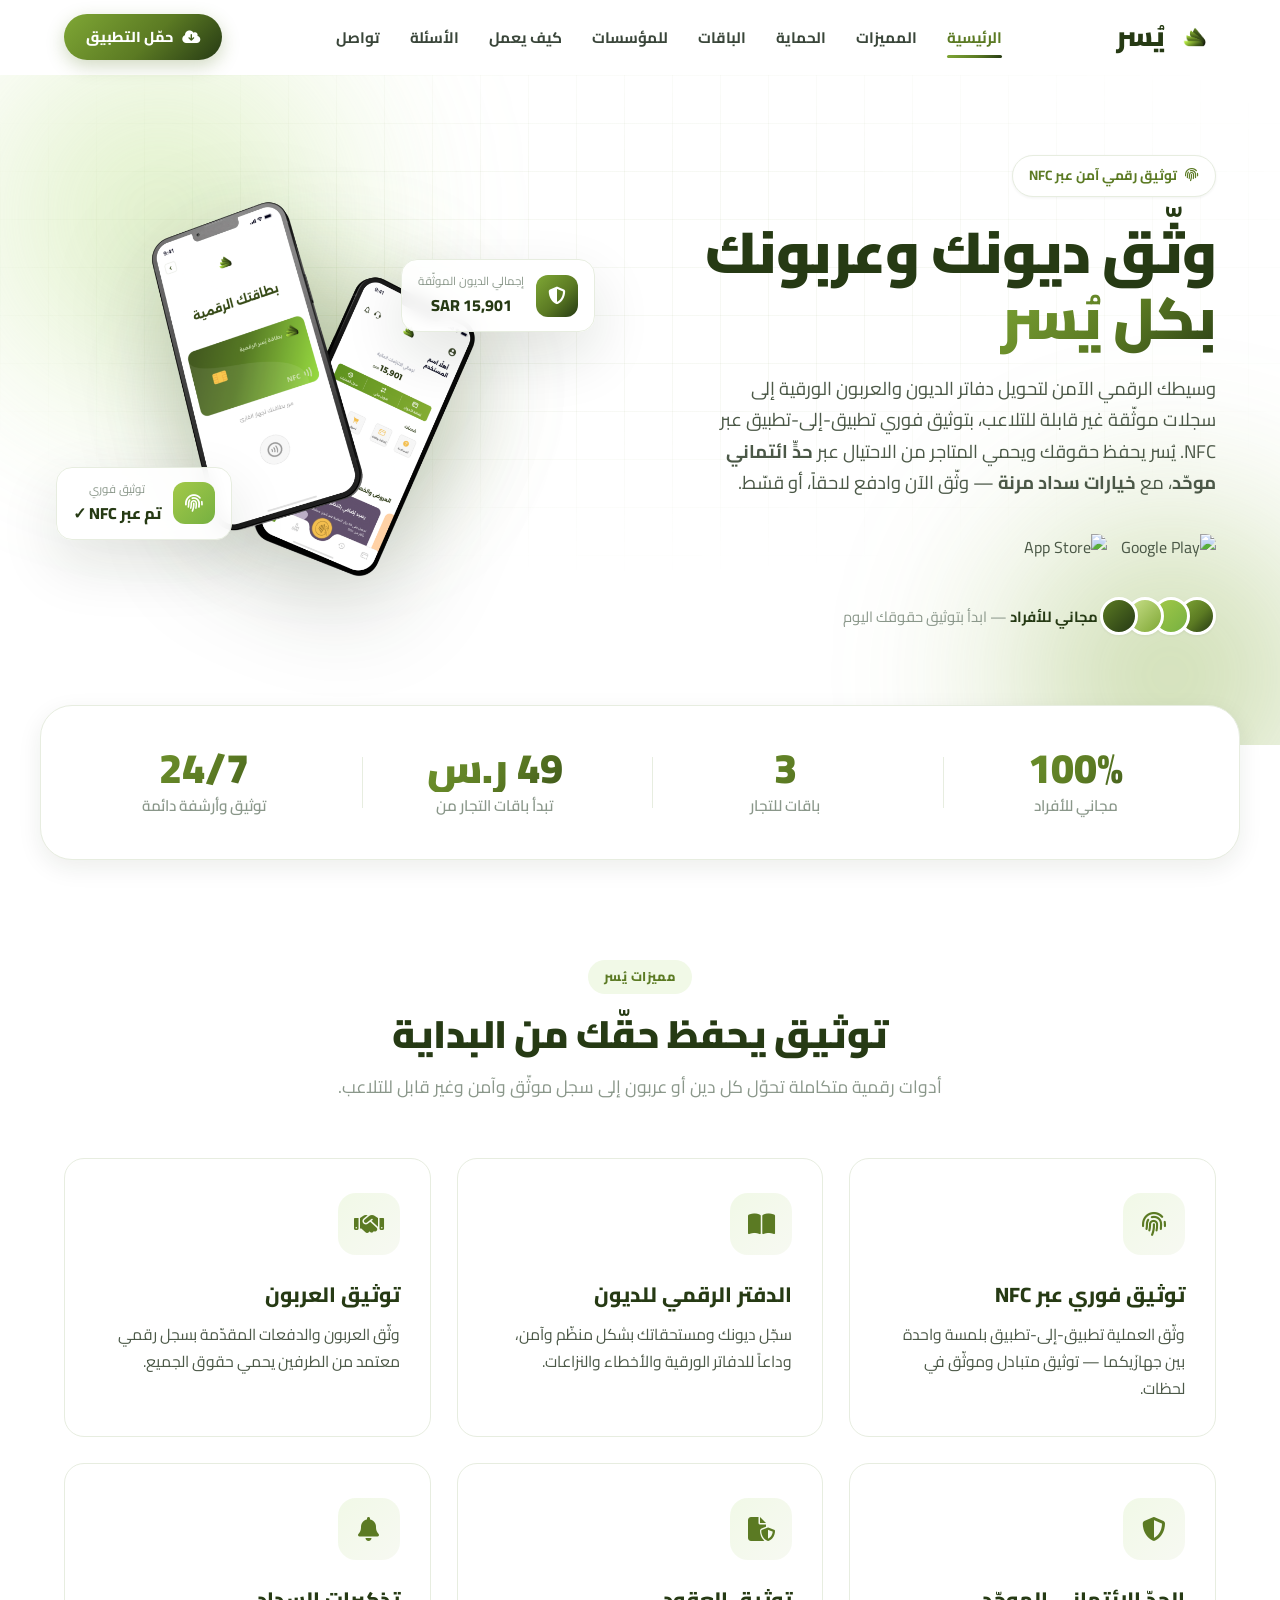
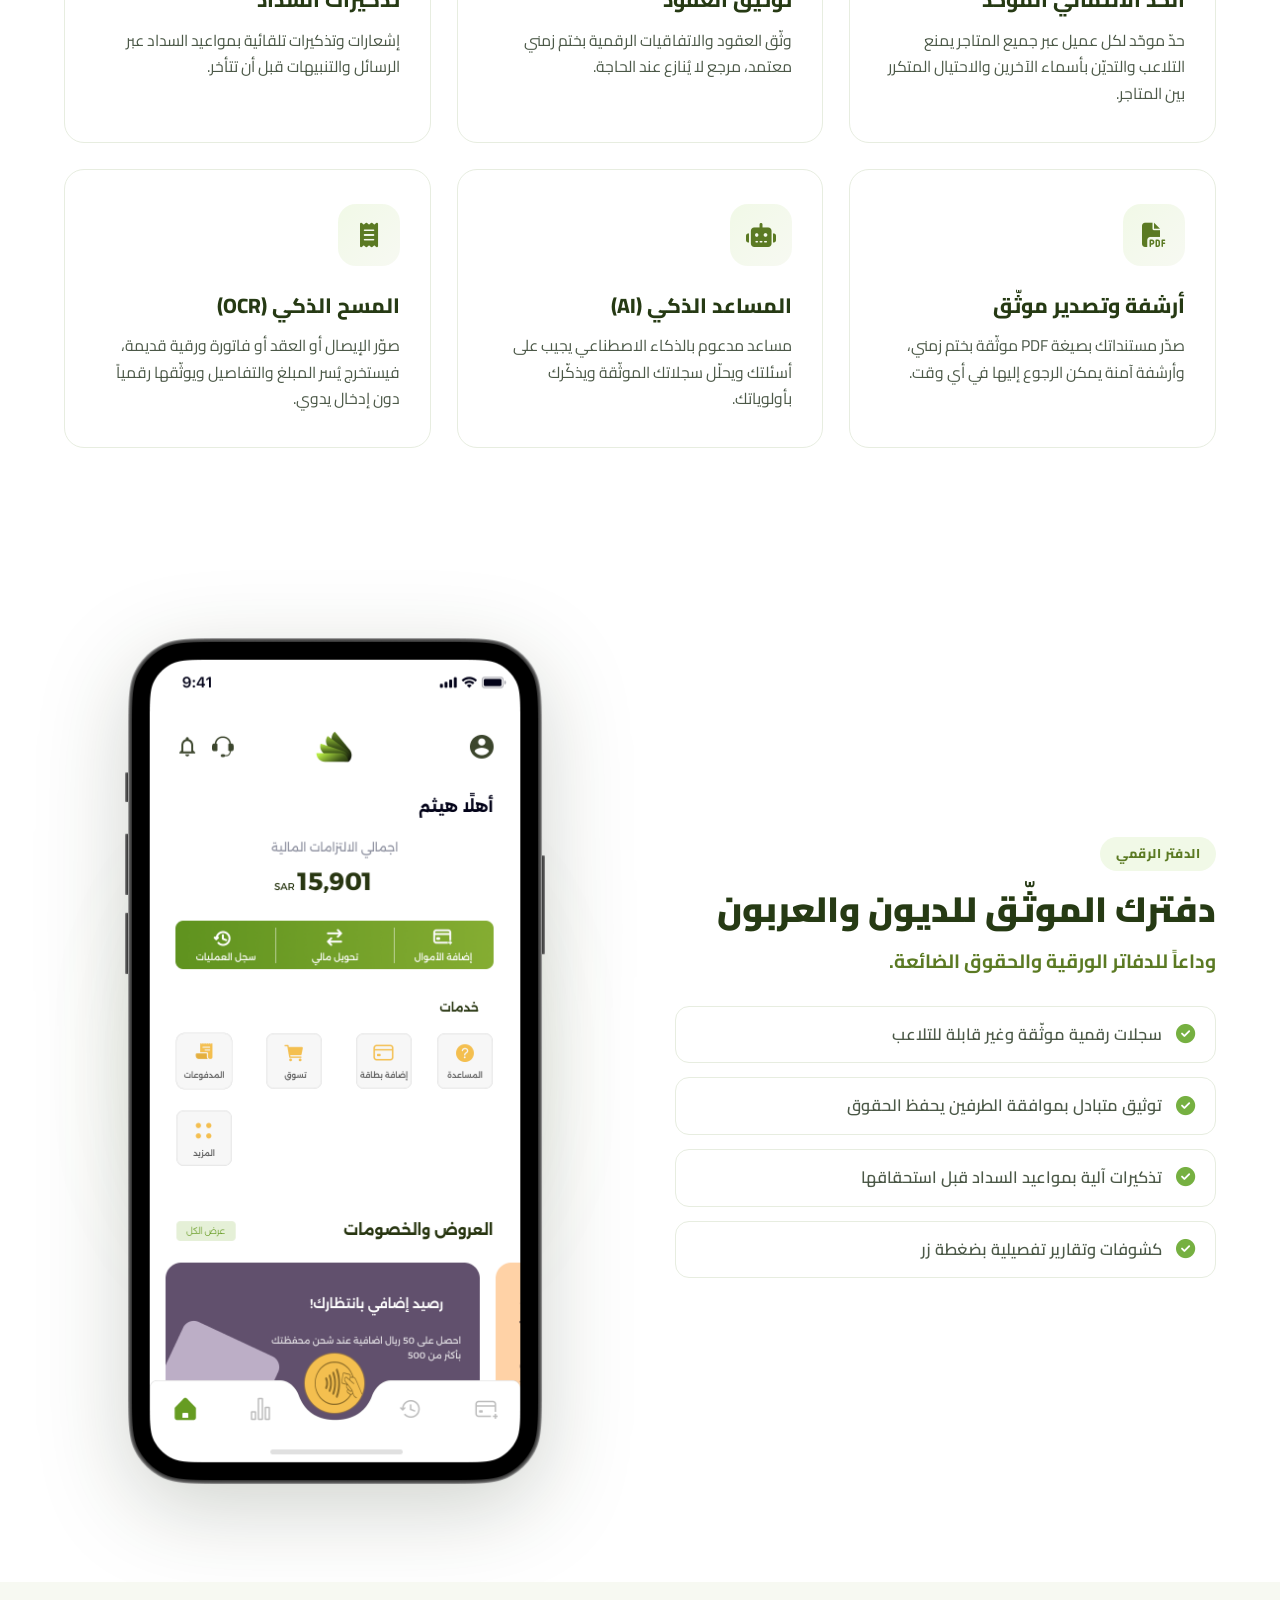
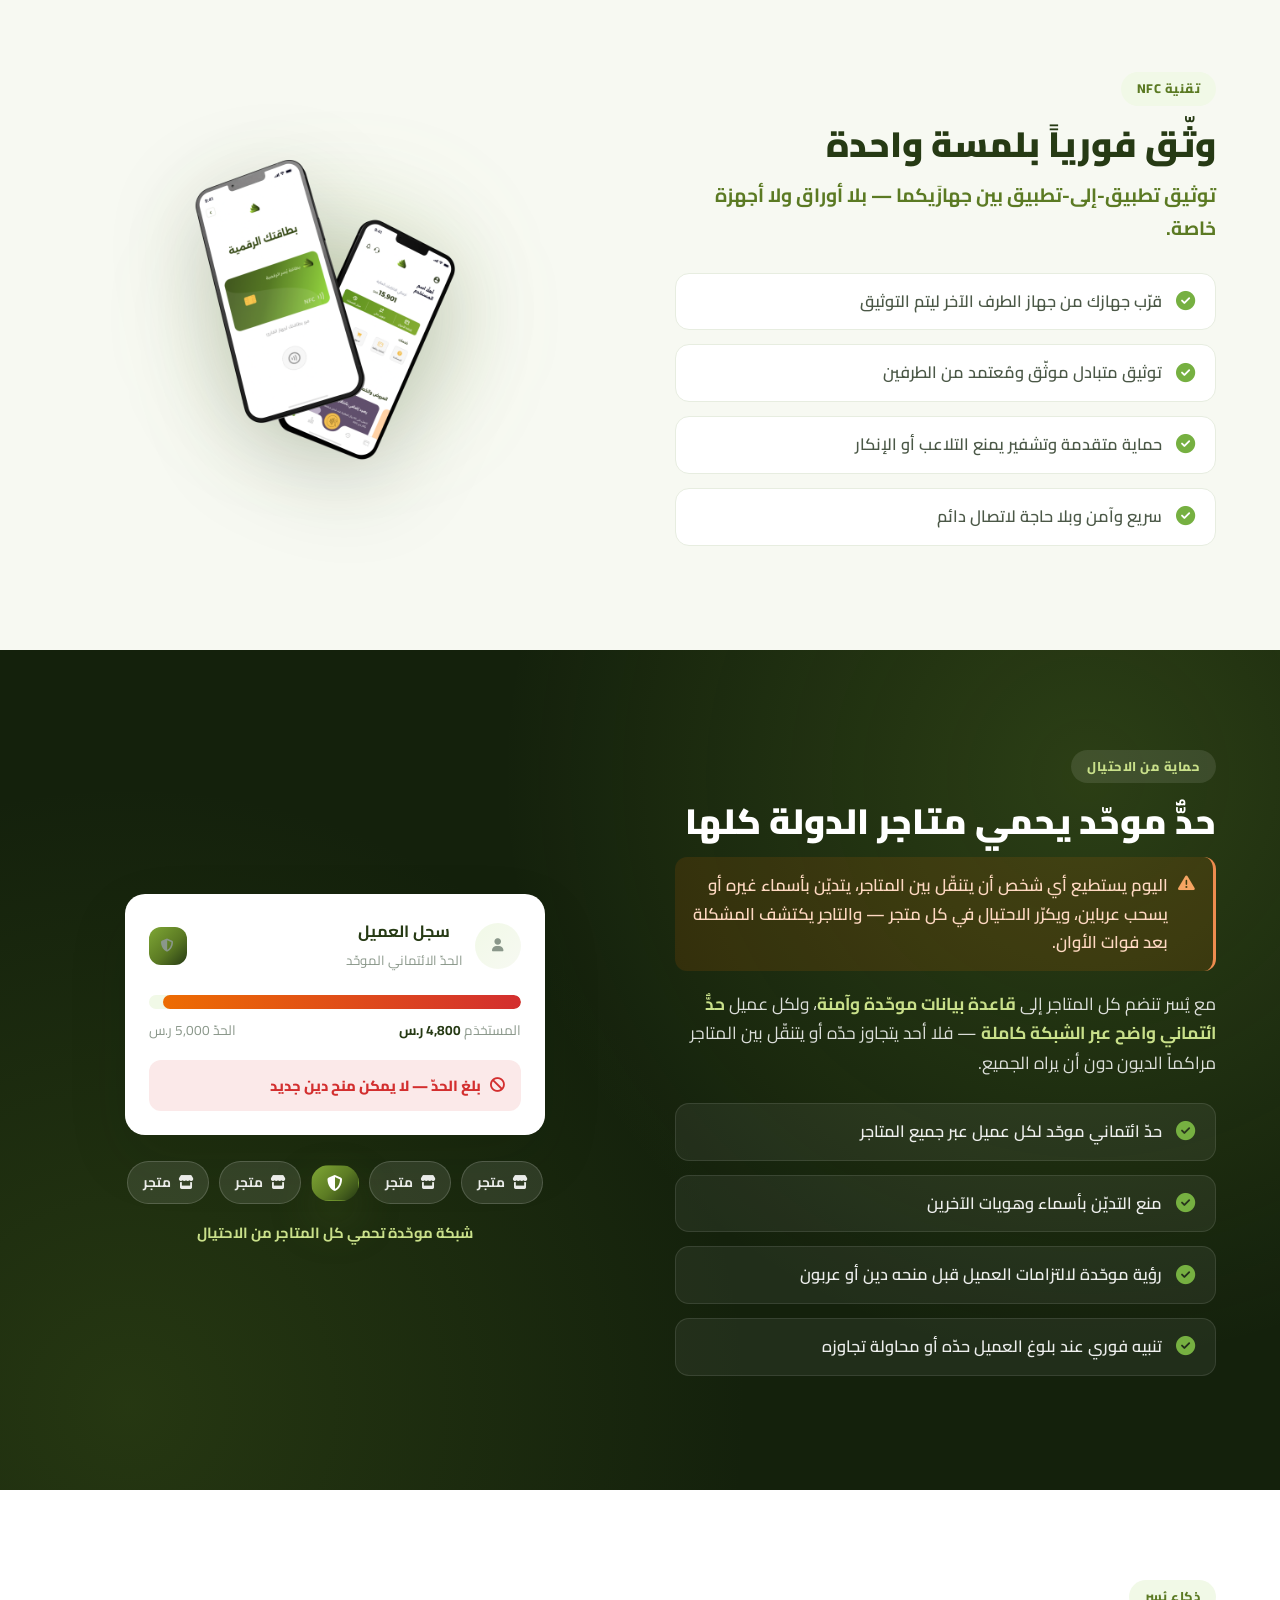
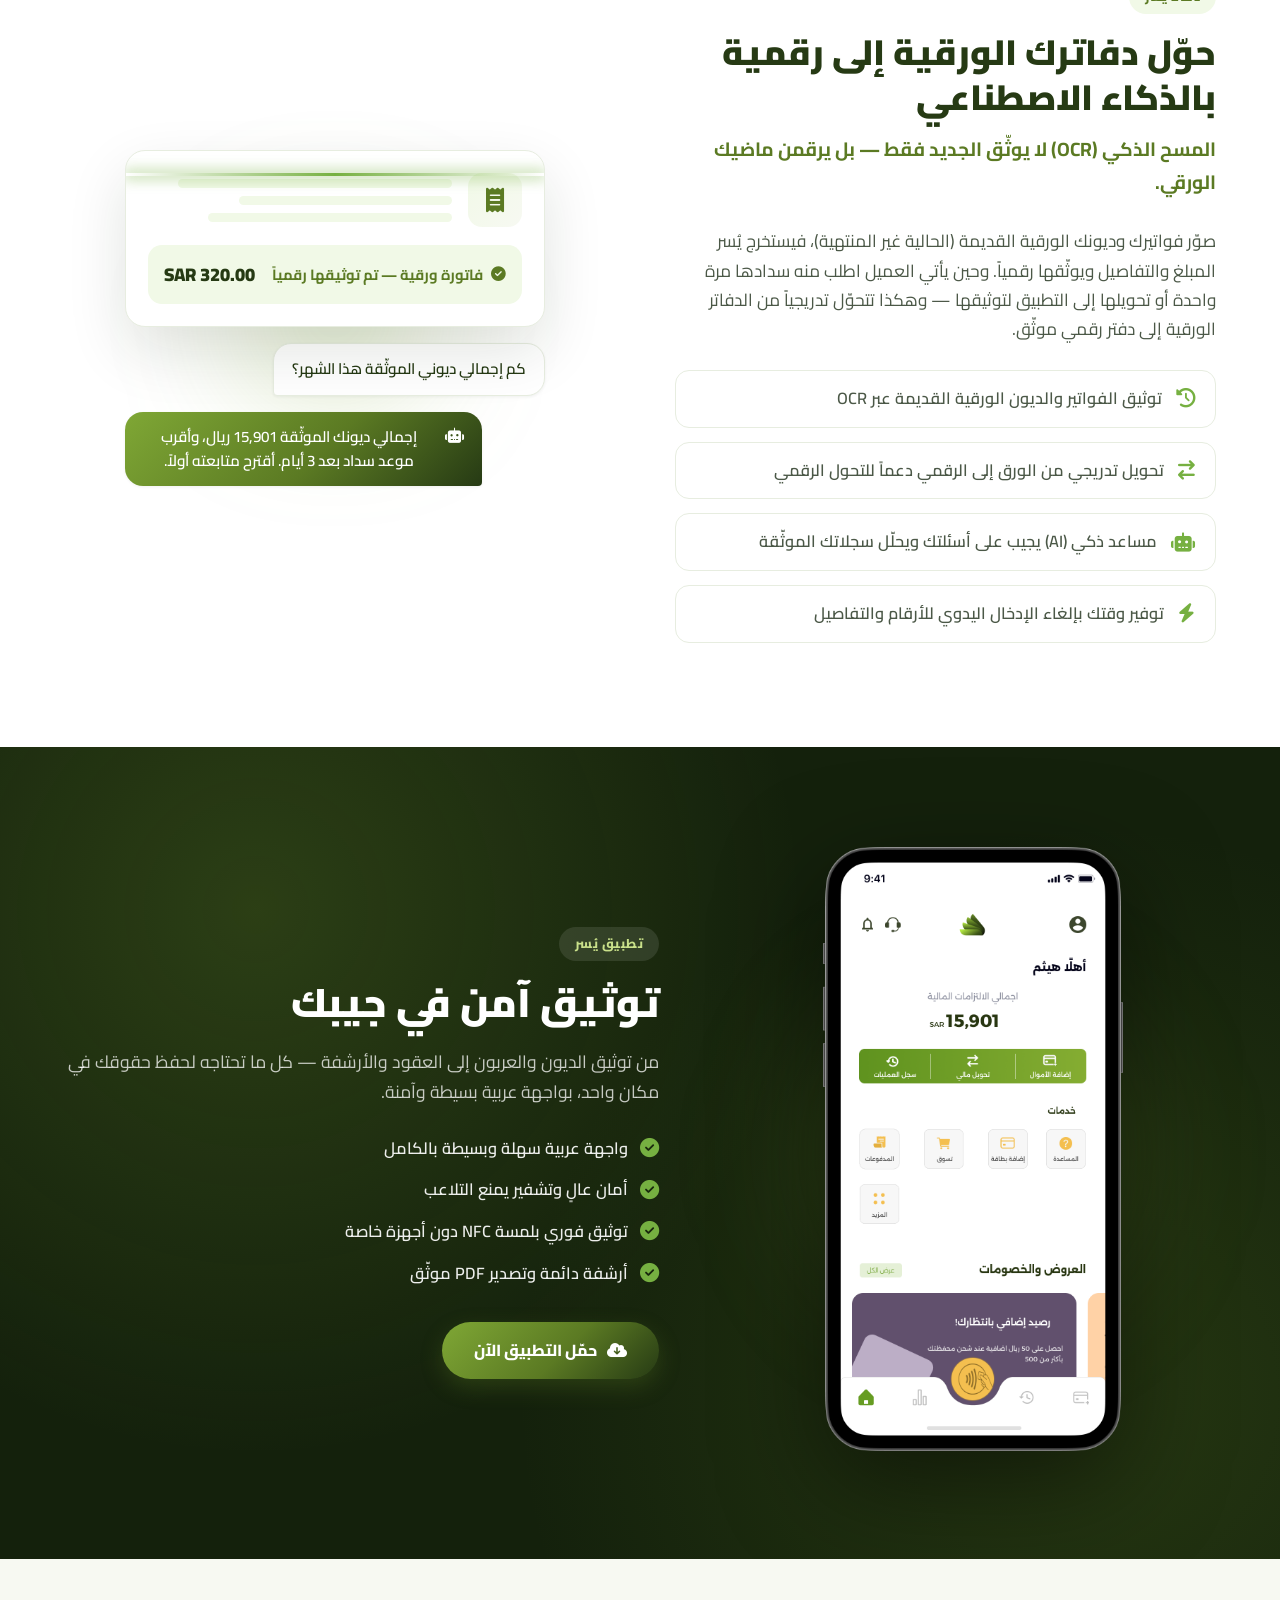
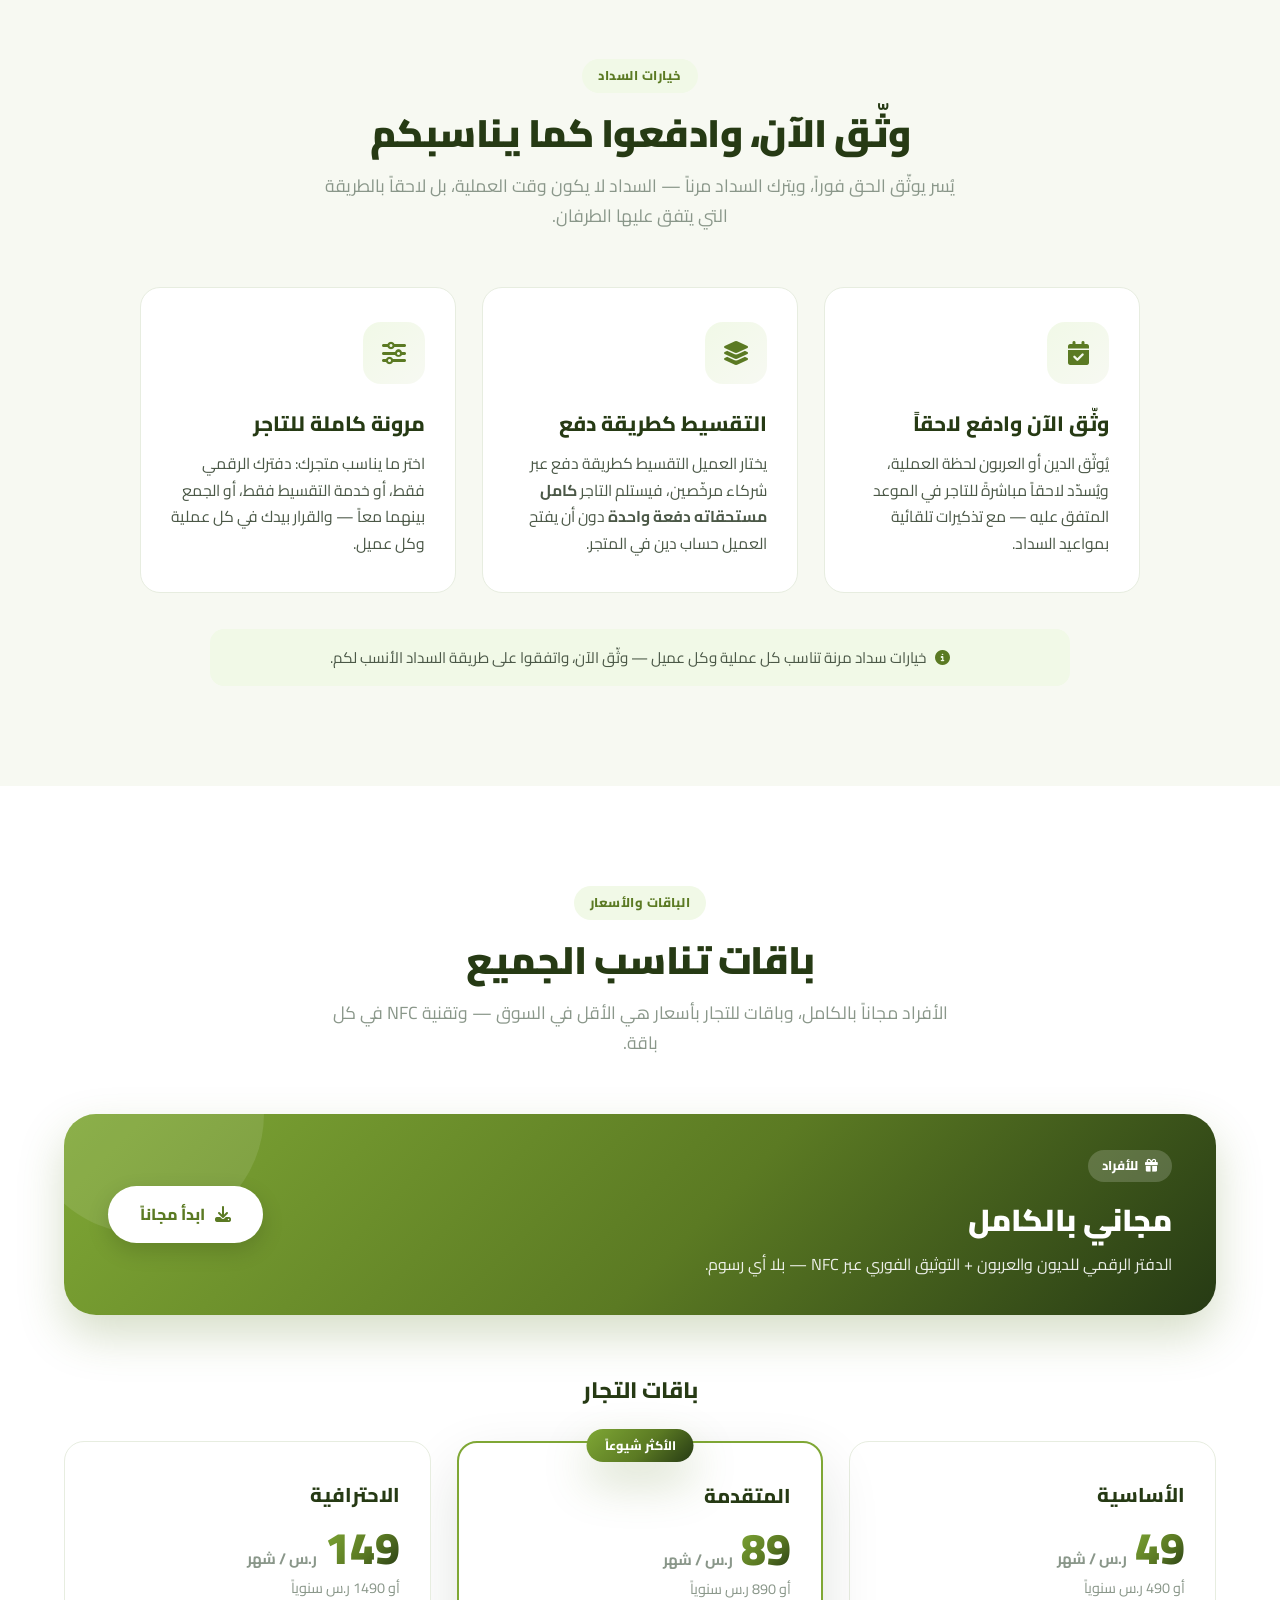
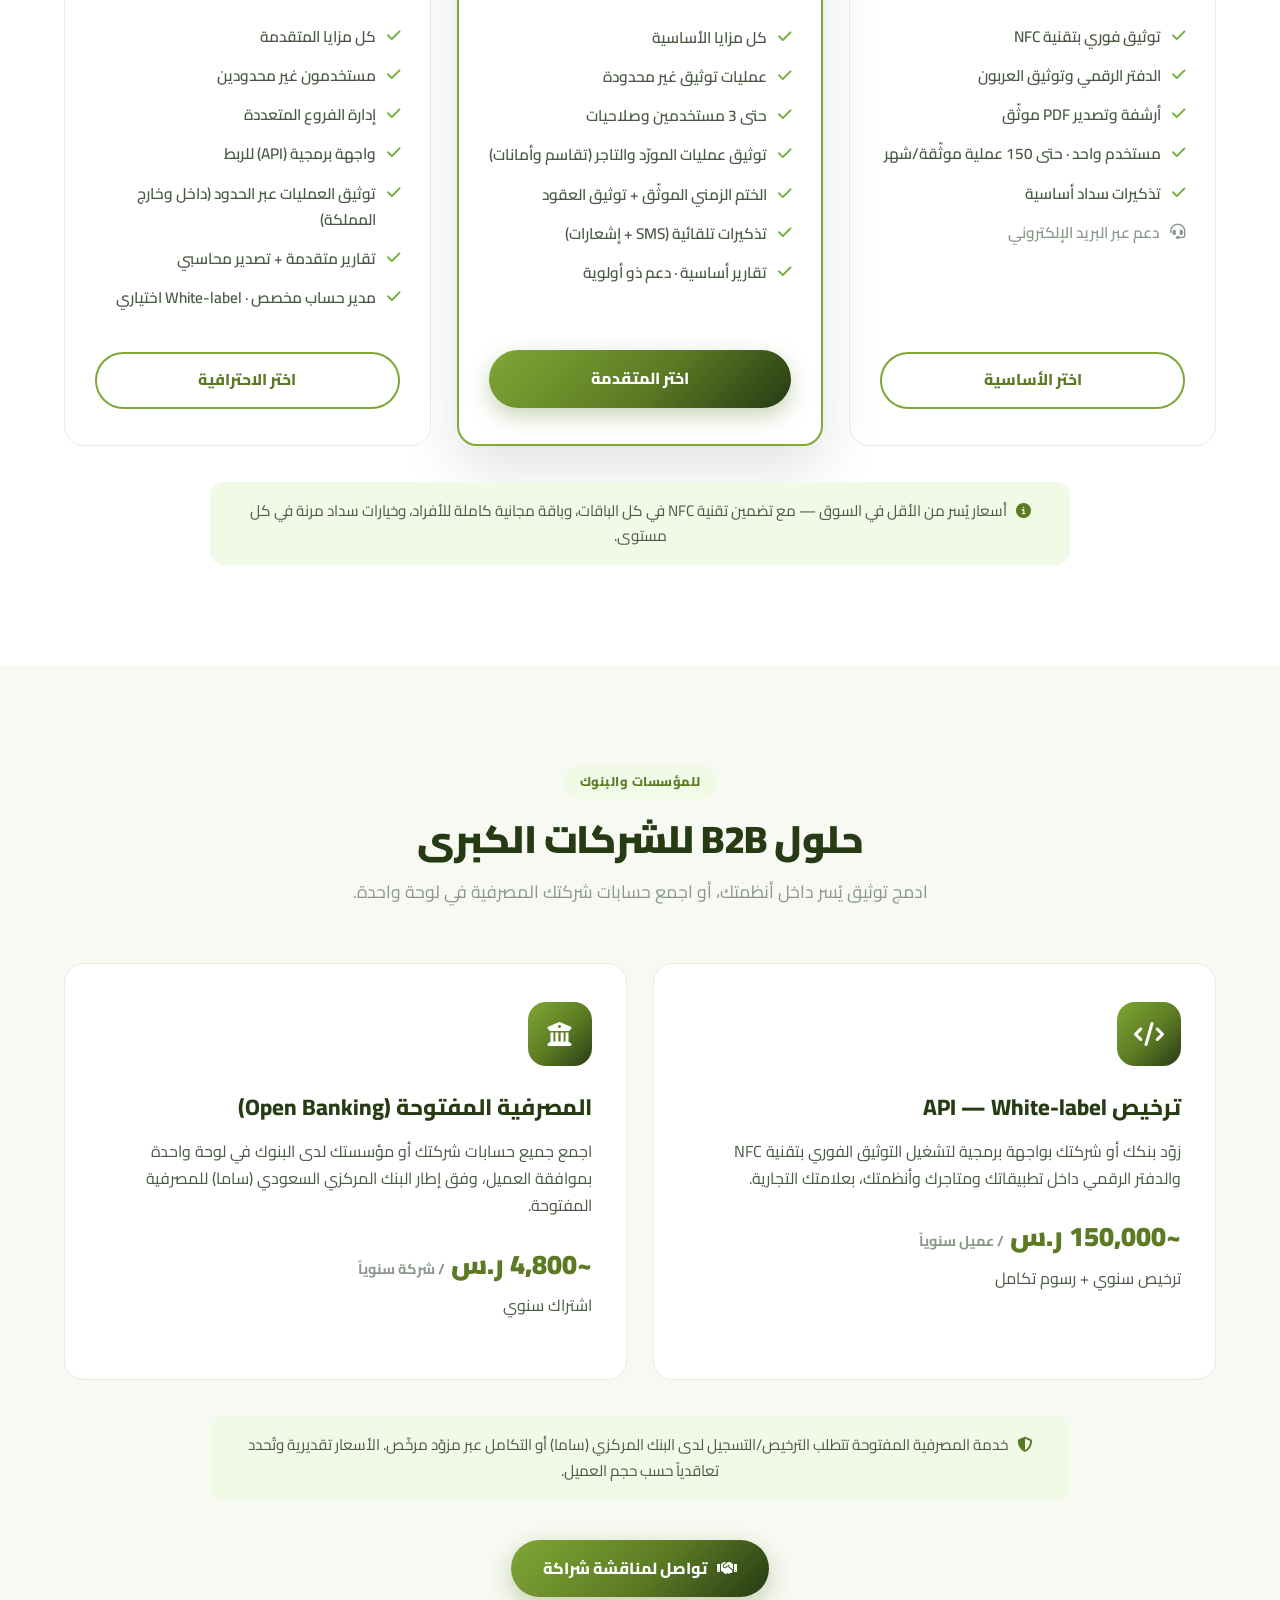
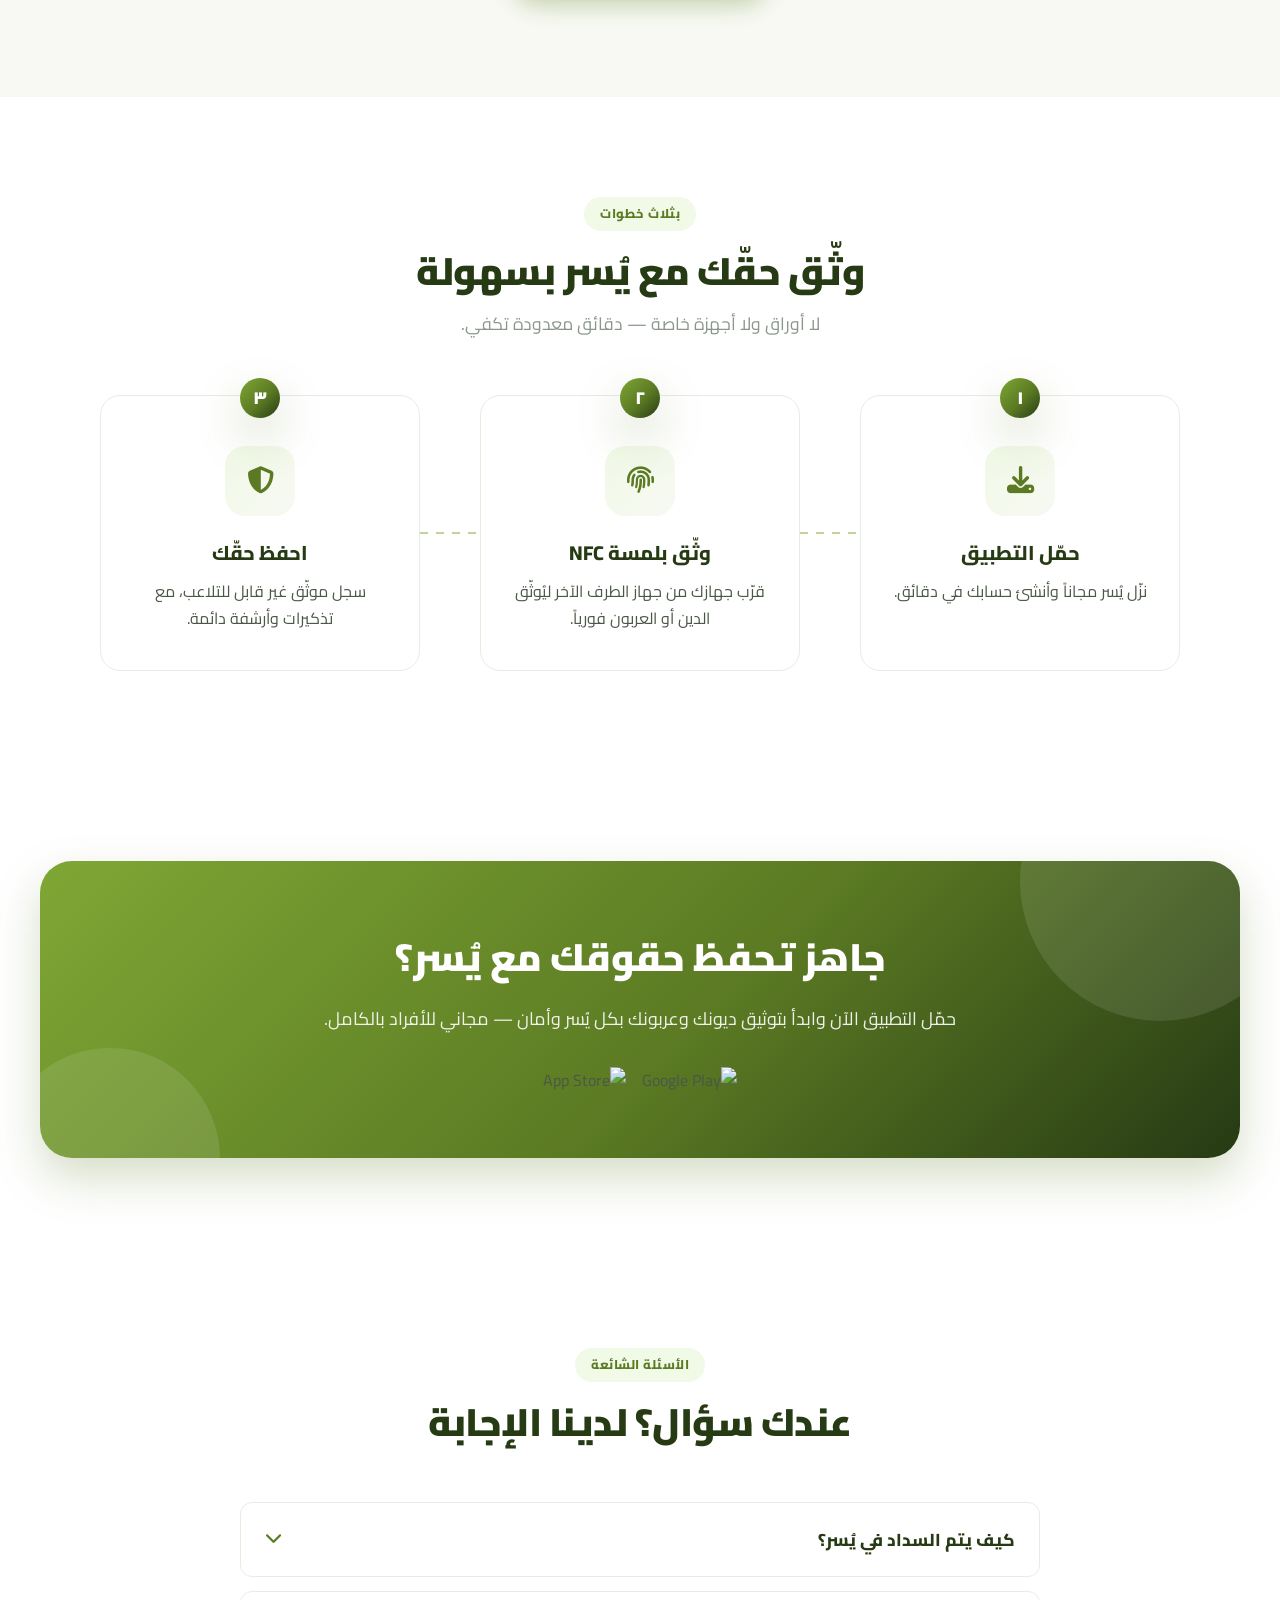
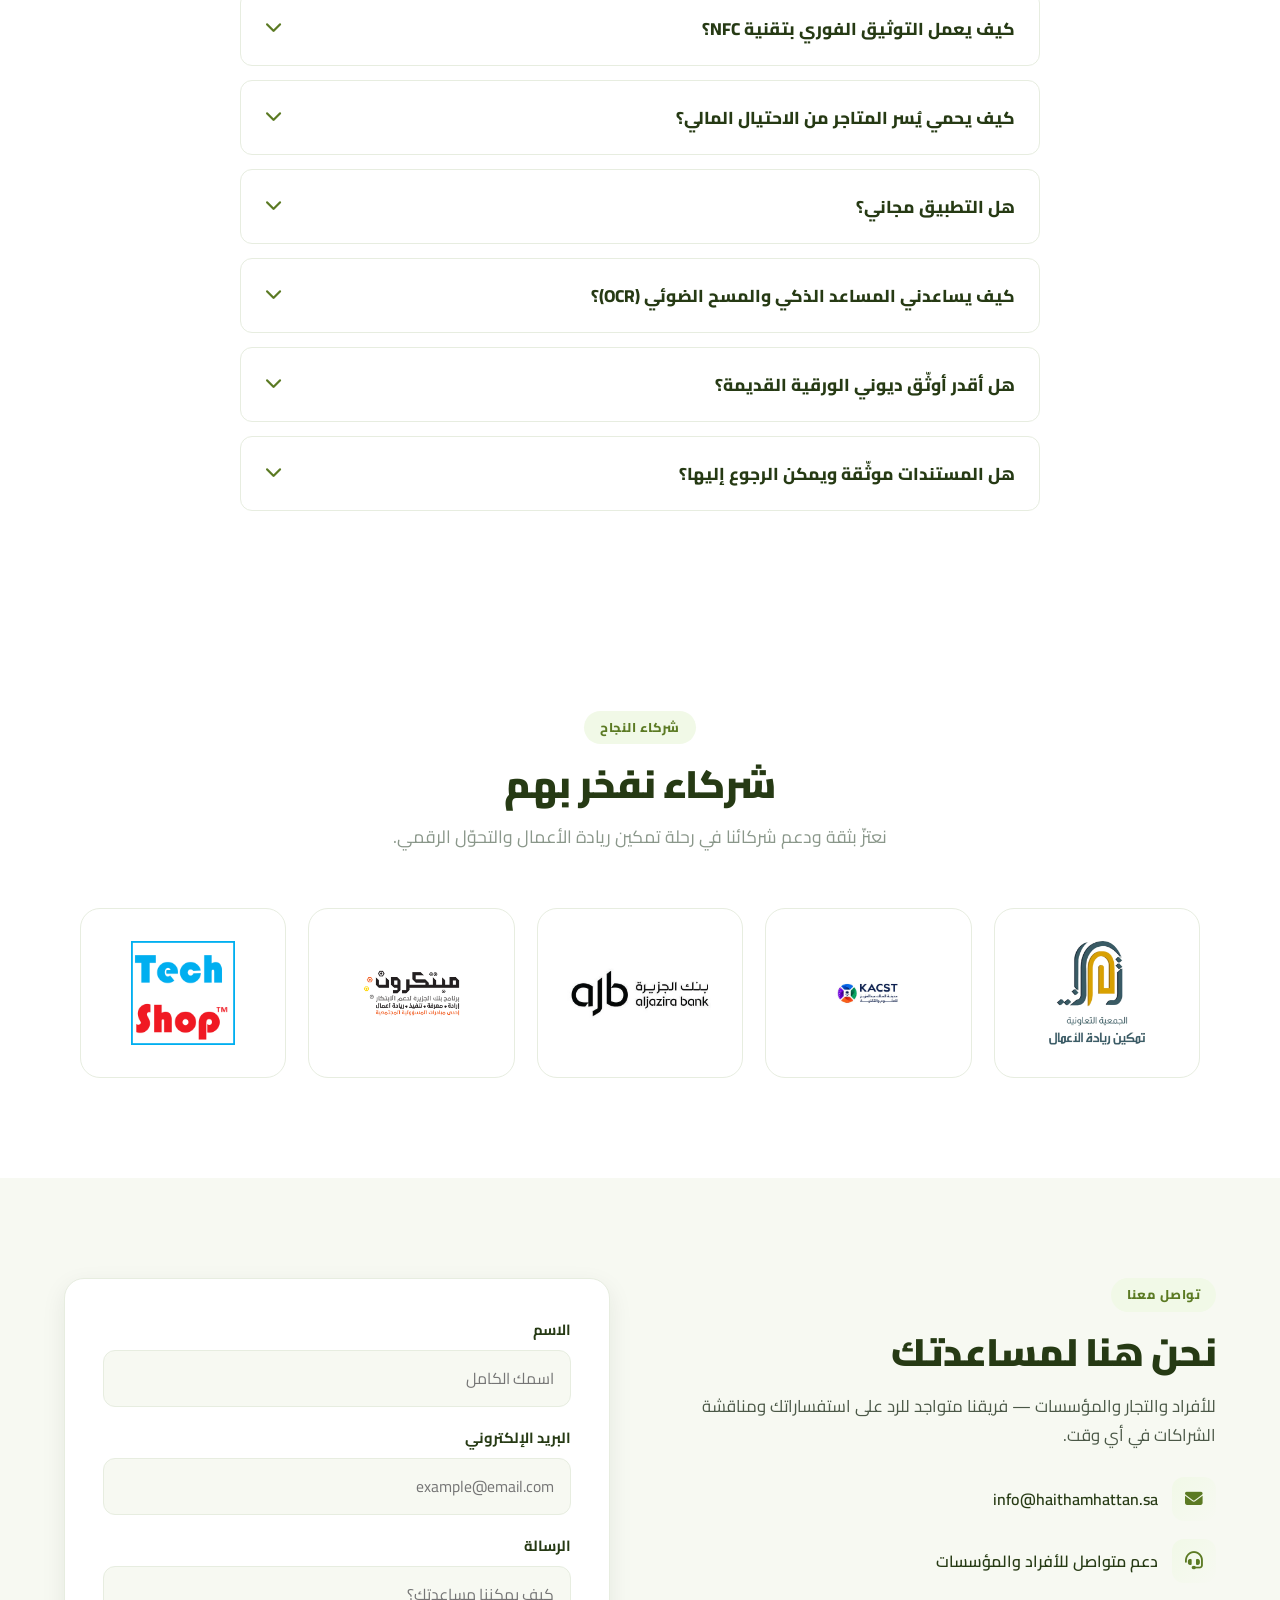
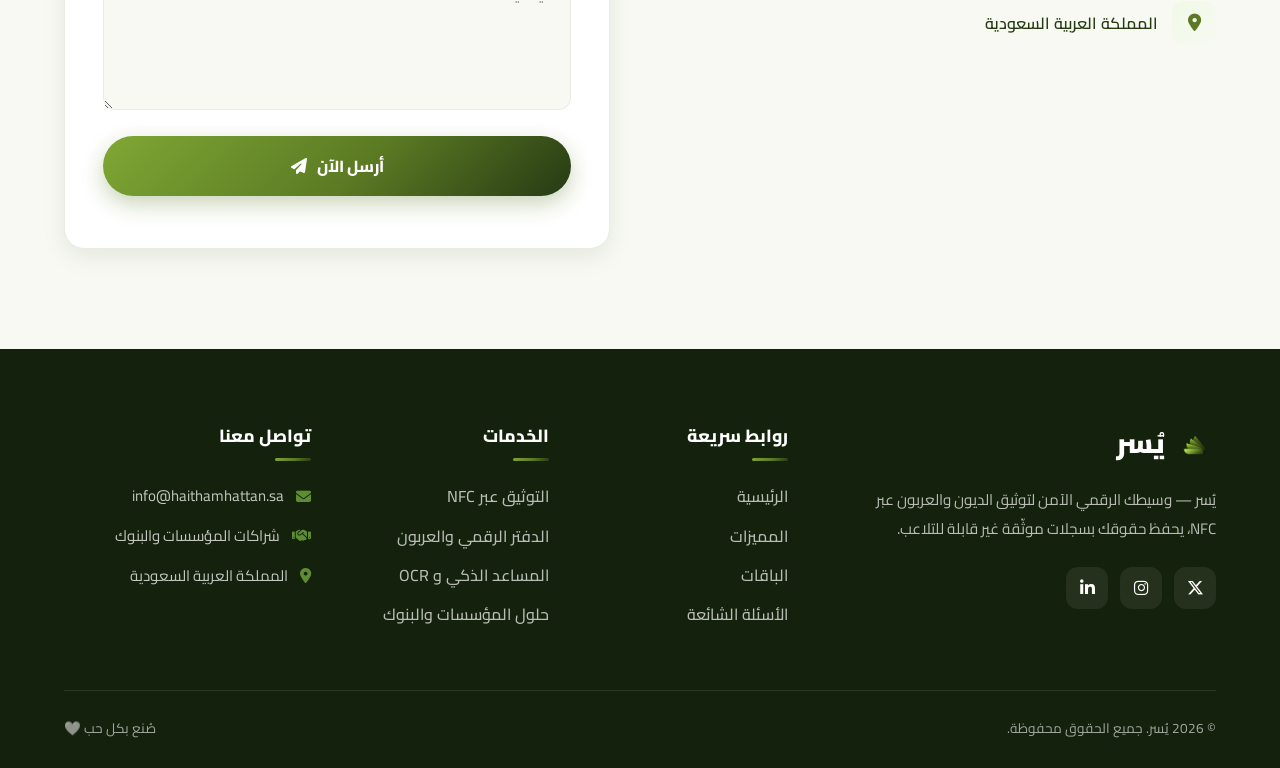
==== commit cf6bc0b8: "رفع باقات التجار إلى 49/89/149 مع بقائها تحت أسعار المنافسين Co-Authored-By: Claude Opus 4.8 <norepl" ====
--- a/index.html
+++ b/index.html
@@ -128,7 +128,7 @@
           <span class="stat-label">باقات للتجار</span>
         </div>
         <div class="stat reveal">
-          <span class="stat-num" data-target="29" data-prefix="" data-suffix=" ر.س">0</span>
+          <span class="stat-num" data-target="49" data-prefix="" data-suffix=" ر.س">0</span>
           <span class="stat-label">تبدأ باقات التجار من</span>
         </div>
         <div class="stat reveal">
@@ -408,8 +408,8 @@
         <div class="pricing-grid">
           <article class="price-card reveal">
             <h4 class="price-name">الأساسية</h4>
-            <div class="price-amount"><span class="price-num">29</span> <span class="price-cur">ر.س / شهر</span></div>
-            <p class="price-year">أو 290 ر.س سنوياً</p>
+            <div class="price-amount"><span class="price-num">49</span> <span class="price-cur">ر.س / شهر</span></div>
+            <p class="price-year">أو 490 ر.س سنوياً</p>
             <ul class="price-list">
               <li><i class="fas fa-check"></i> توثيق فوري بتقنية NFC</li>
               <li><i class="fas fa-check"></i> الدفتر الرقمي وتوثيق العربون</li>
@@ -424,8 +424,8 @@
           <article class="price-card featured reveal">
             <span class="popular">الأكثر شيوعاً</span>
             <h4 class="price-name">المتقدمة</h4>
-            <div class="price-amount"><span class="price-num">59</span> <span class="price-cur">ر.س / شهر</span></div>
-            <p class="price-year">أو 590 ر.س سنوياً</p>
+            <div class="price-amount"><span class="price-num">89</span> <span class="price-cur">ر.س / شهر</span></div>
+            <p class="price-year">أو 890 ر.س سنوياً</p>
             <ul class="price-list">
               <li><i class="fas fa-check"></i> كل مزايا الأساسية</li>
               <li><i class="fas fa-check"></i> عمليات توثيق غير محدودة</li>
@@ -440,8 +440,8 @@
 
           <article class="price-card reveal">
             <h4 class="price-name">الاحترافية</h4>
-            <div class="price-amount"><span class="price-num">99</span> <span class="price-cur">ر.س / شهر</span></div>
-            <p class="price-year">أو 990 ر.س سنوياً</p>
+            <div class="price-amount"><span class="price-num">149</span> <span class="price-cur">ر.س / شهر</span></div>
+            <p class="price-year">أو 1490 ر.س سنوياً</p>
             <ul class="price-list">
               <li><i class="fas fa-check"></i> كل مزايا المتقدمة</li>
               <li><i class="fas fa-check"></i> مستخدمون غير محدودين</li>
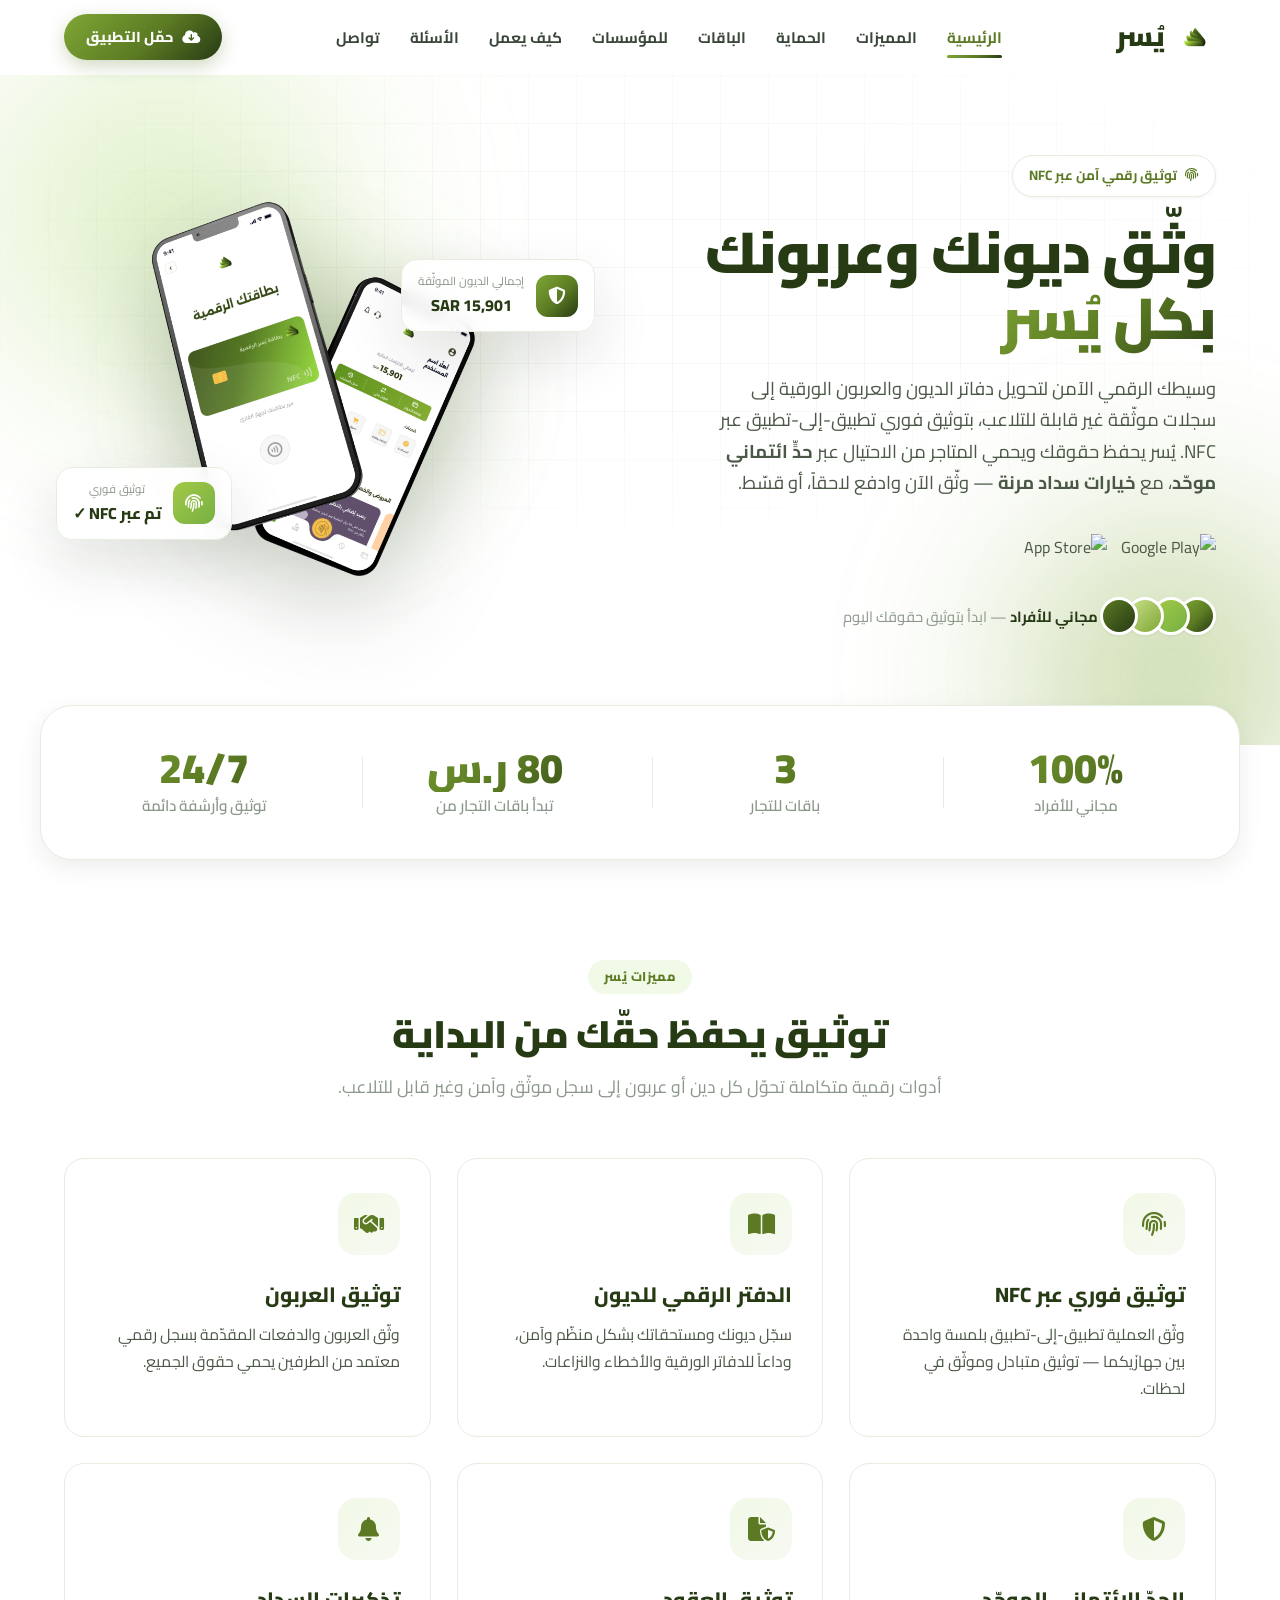
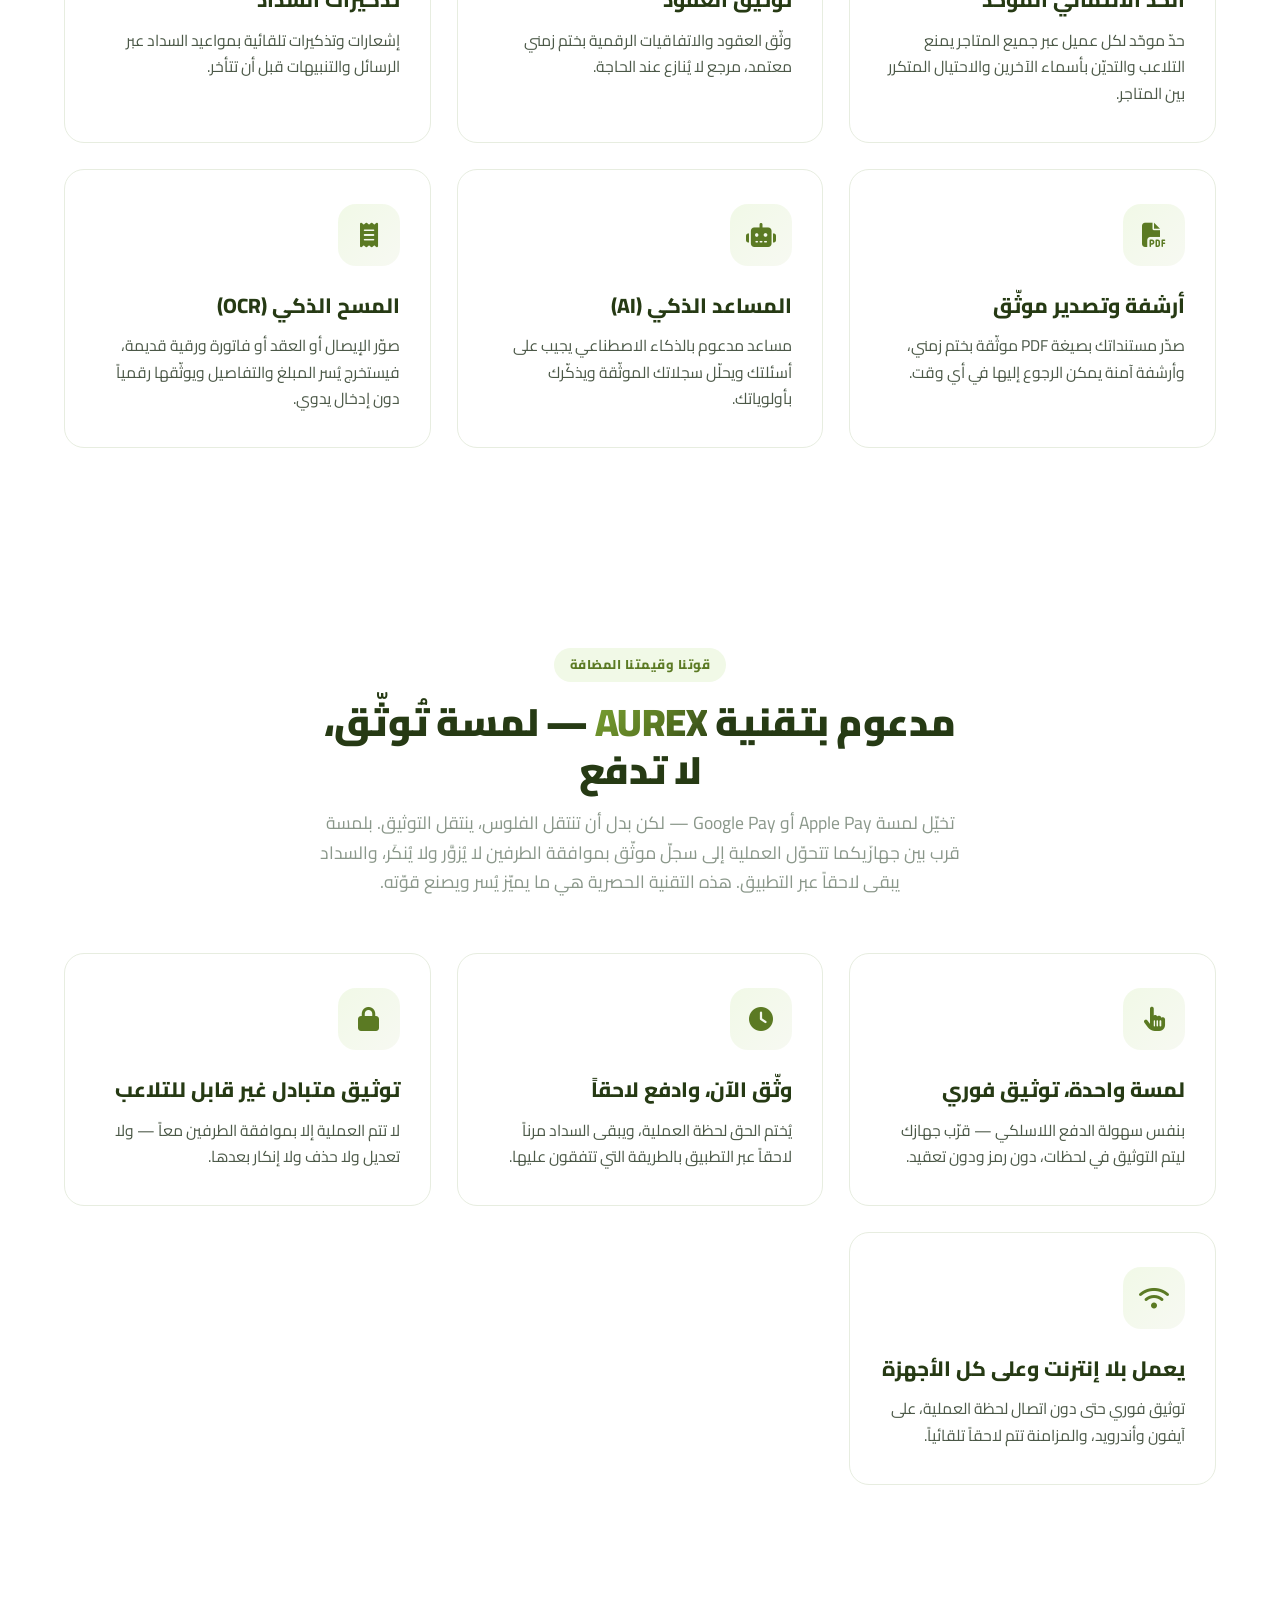
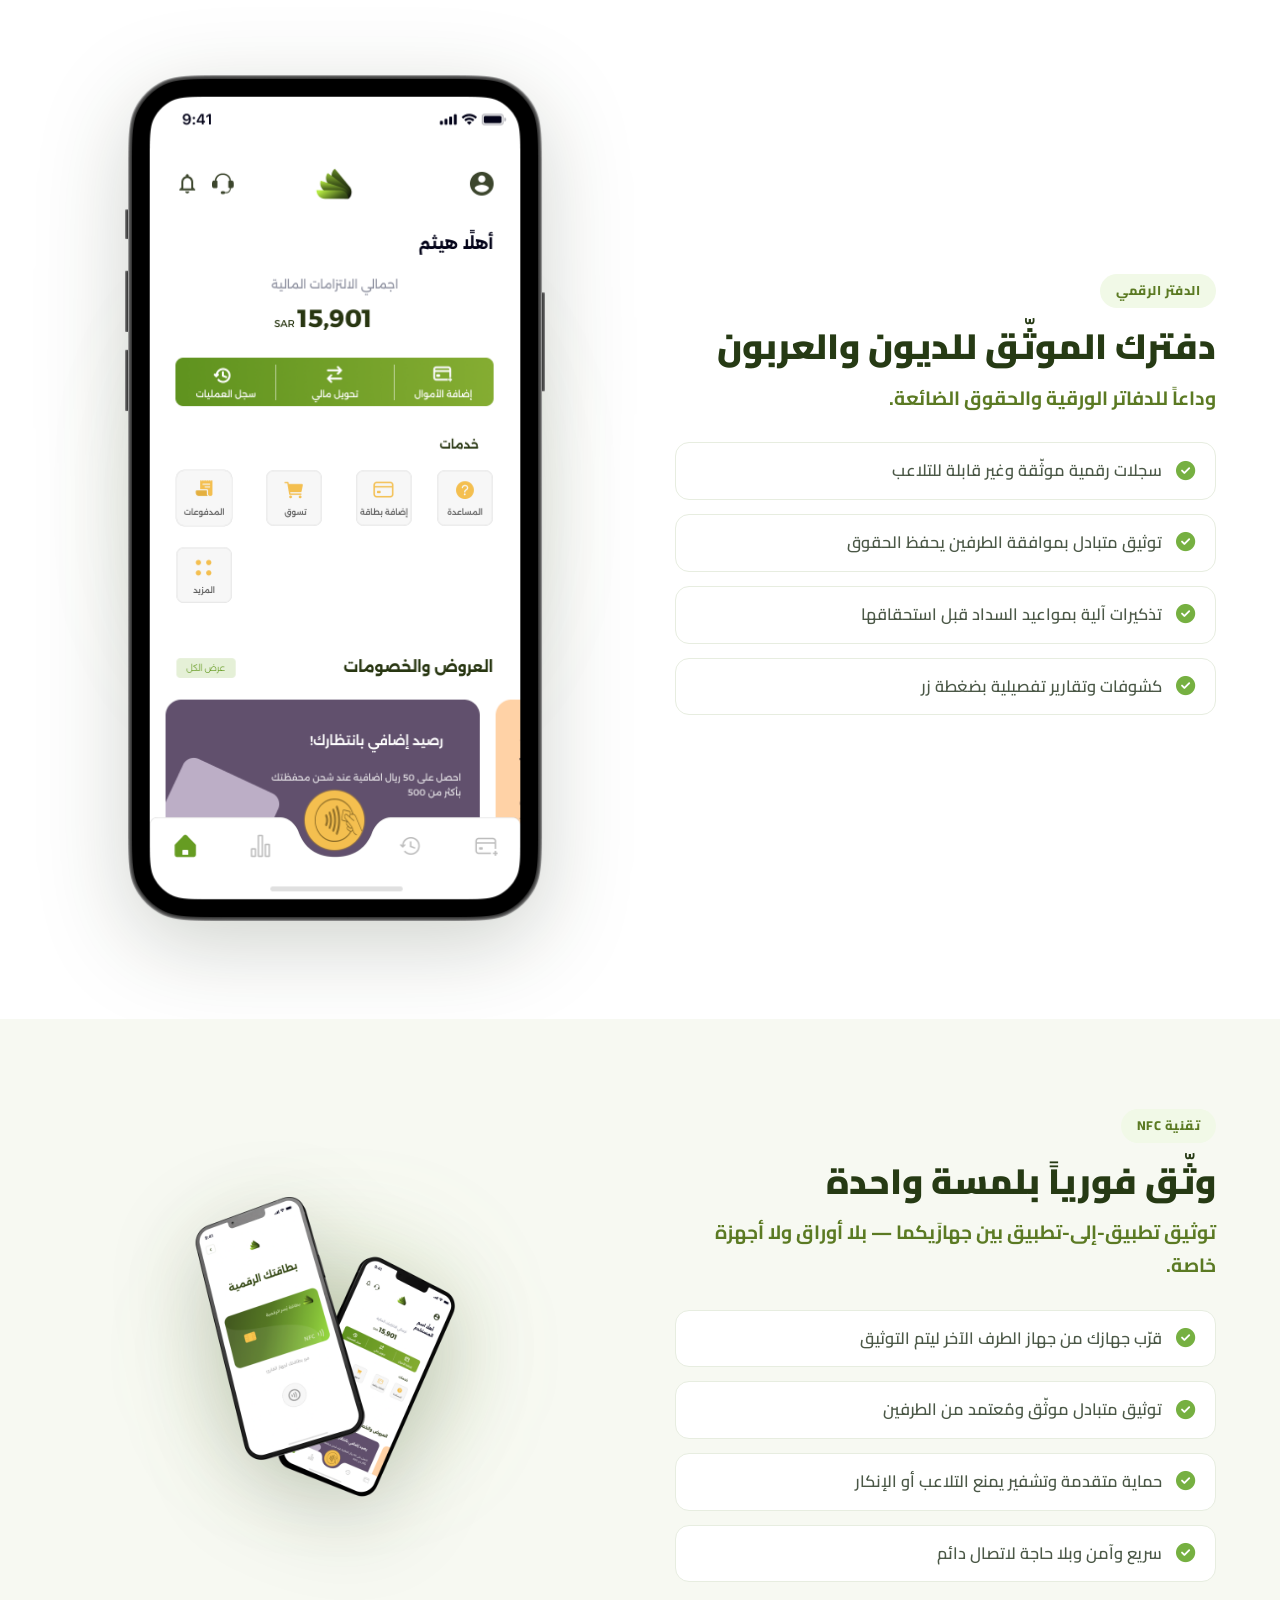
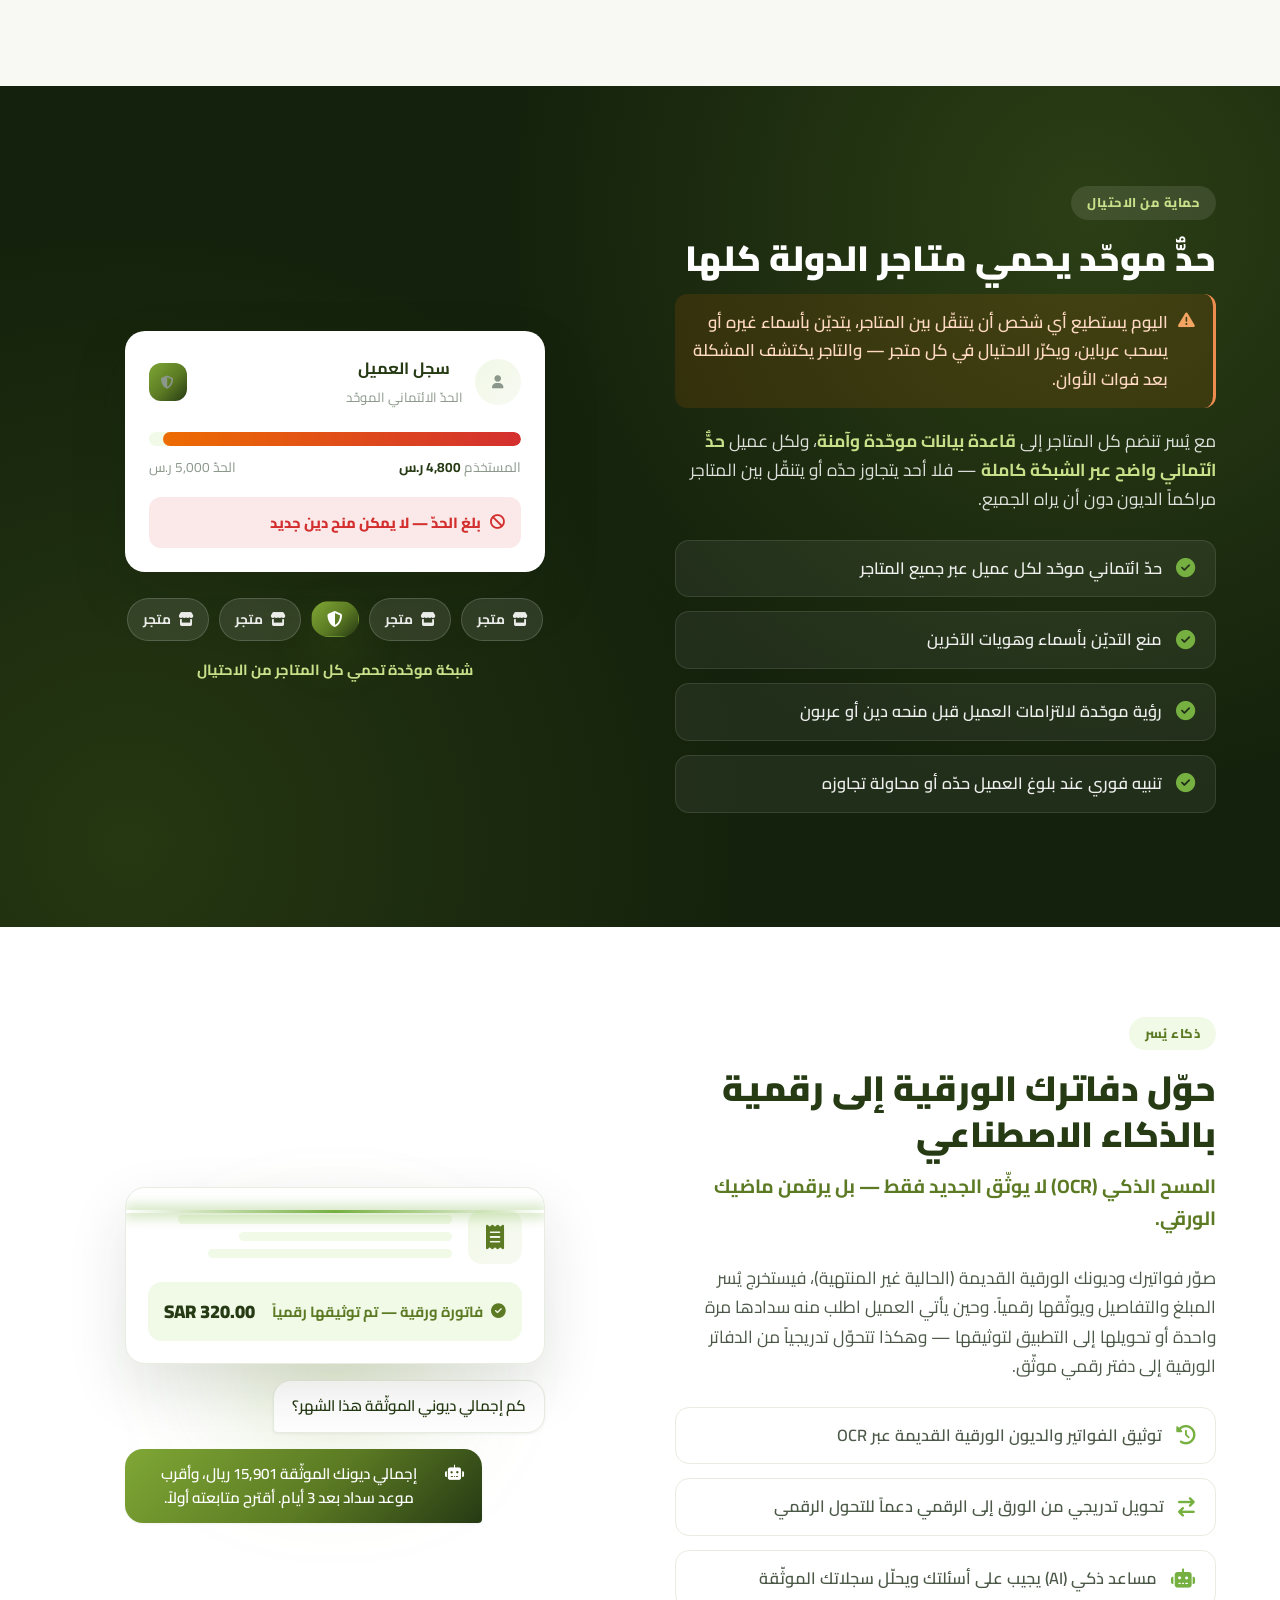
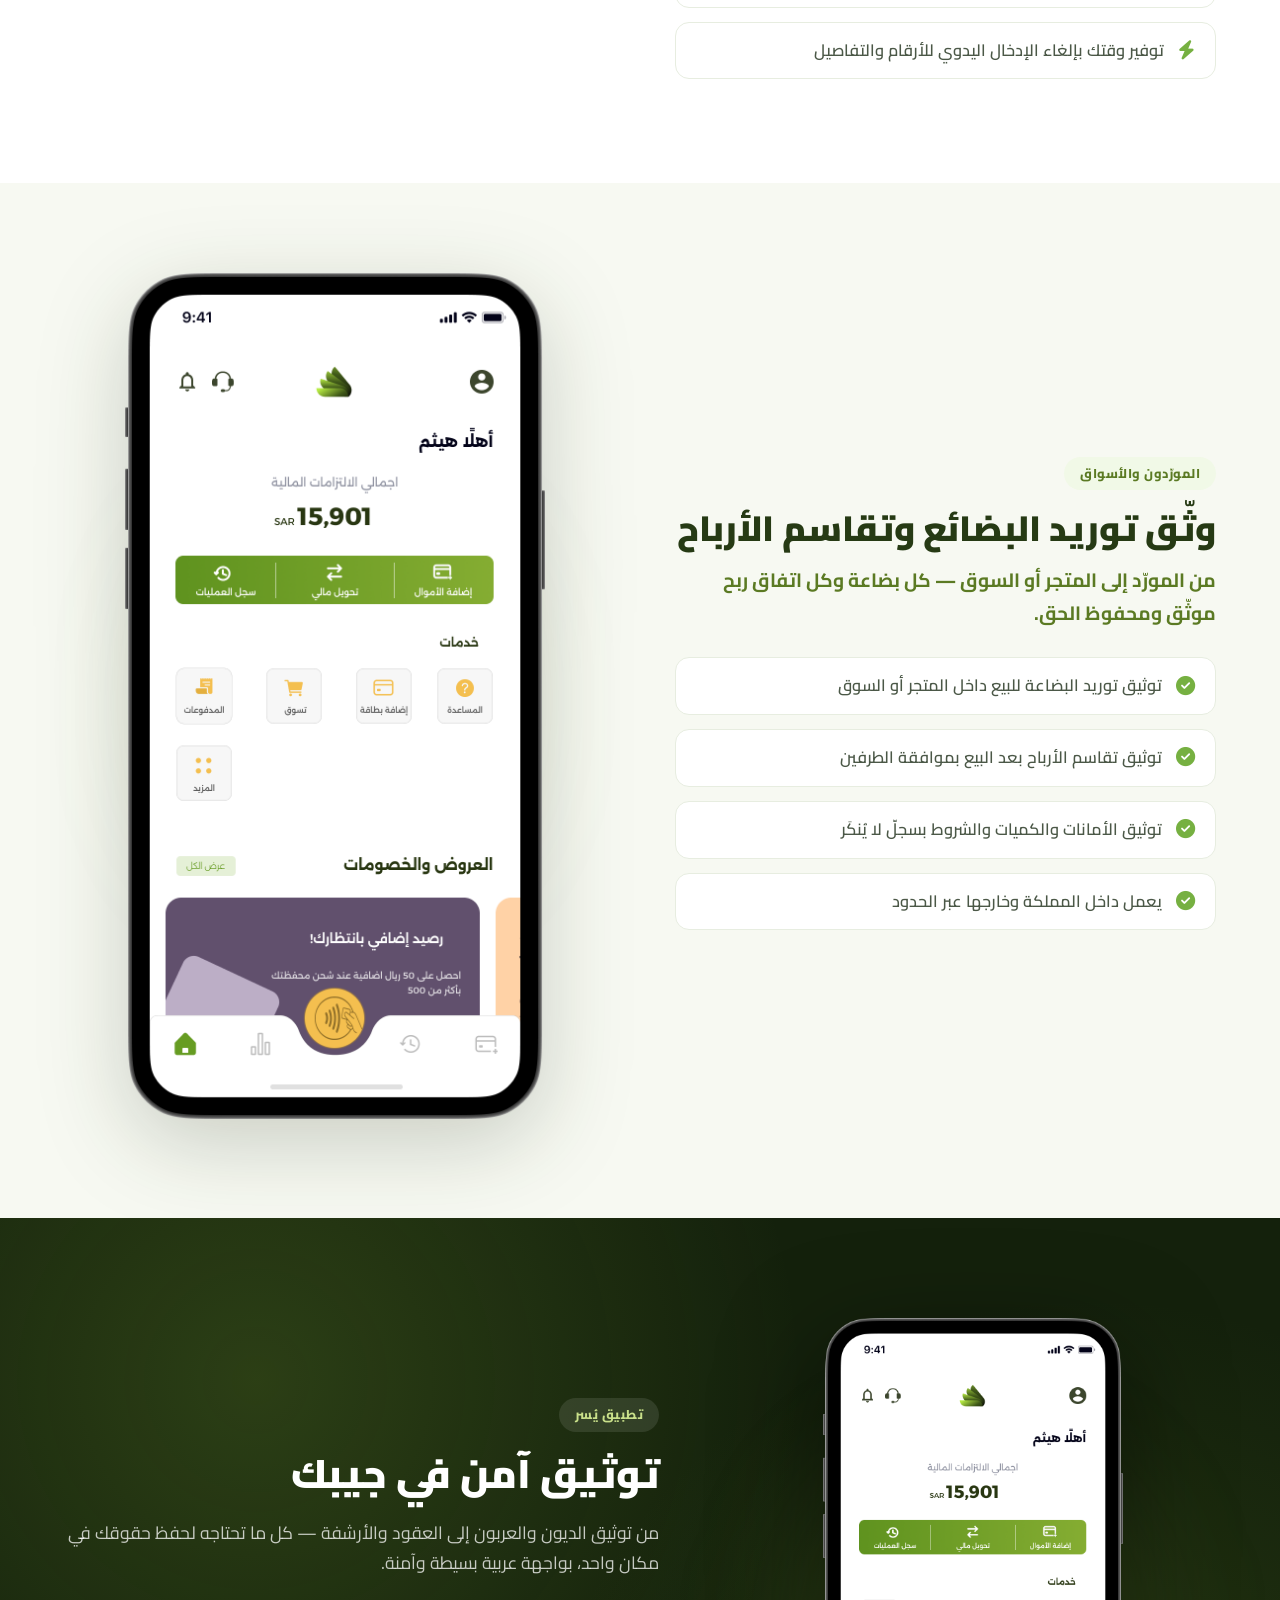
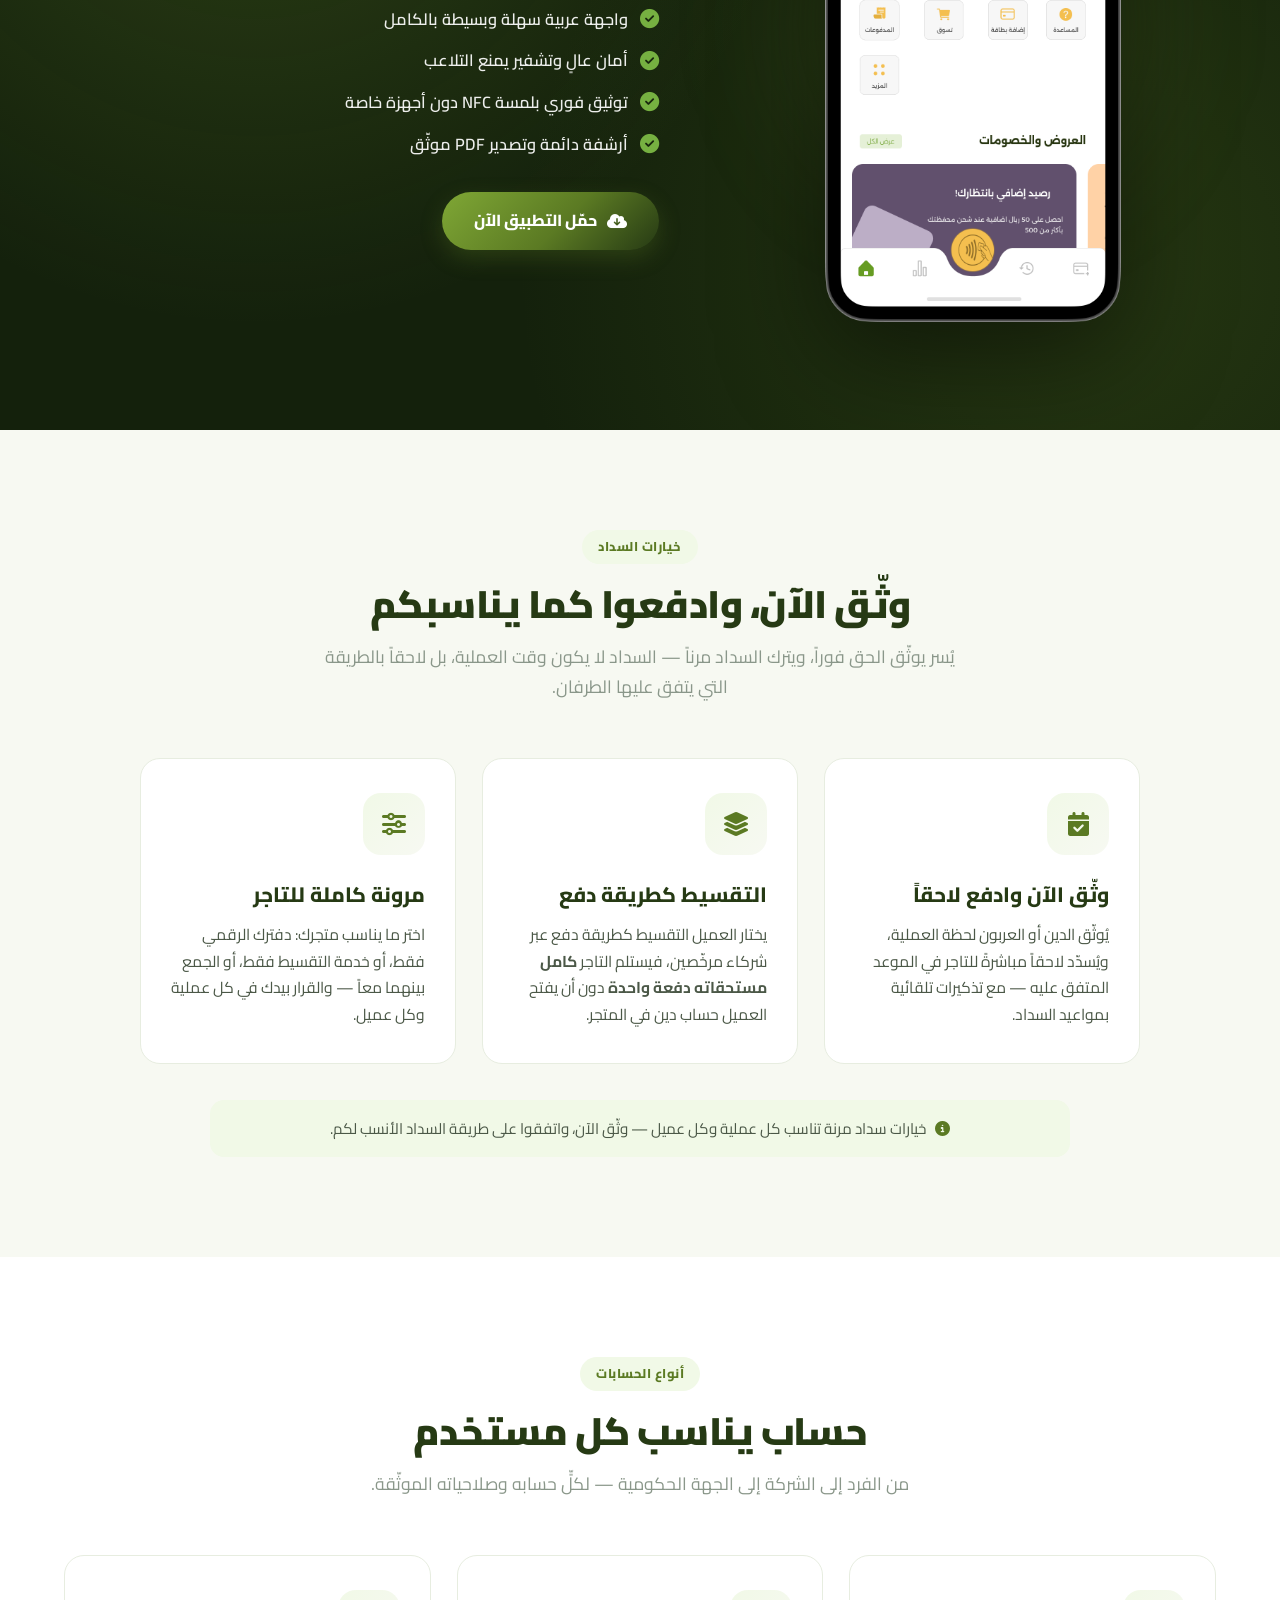
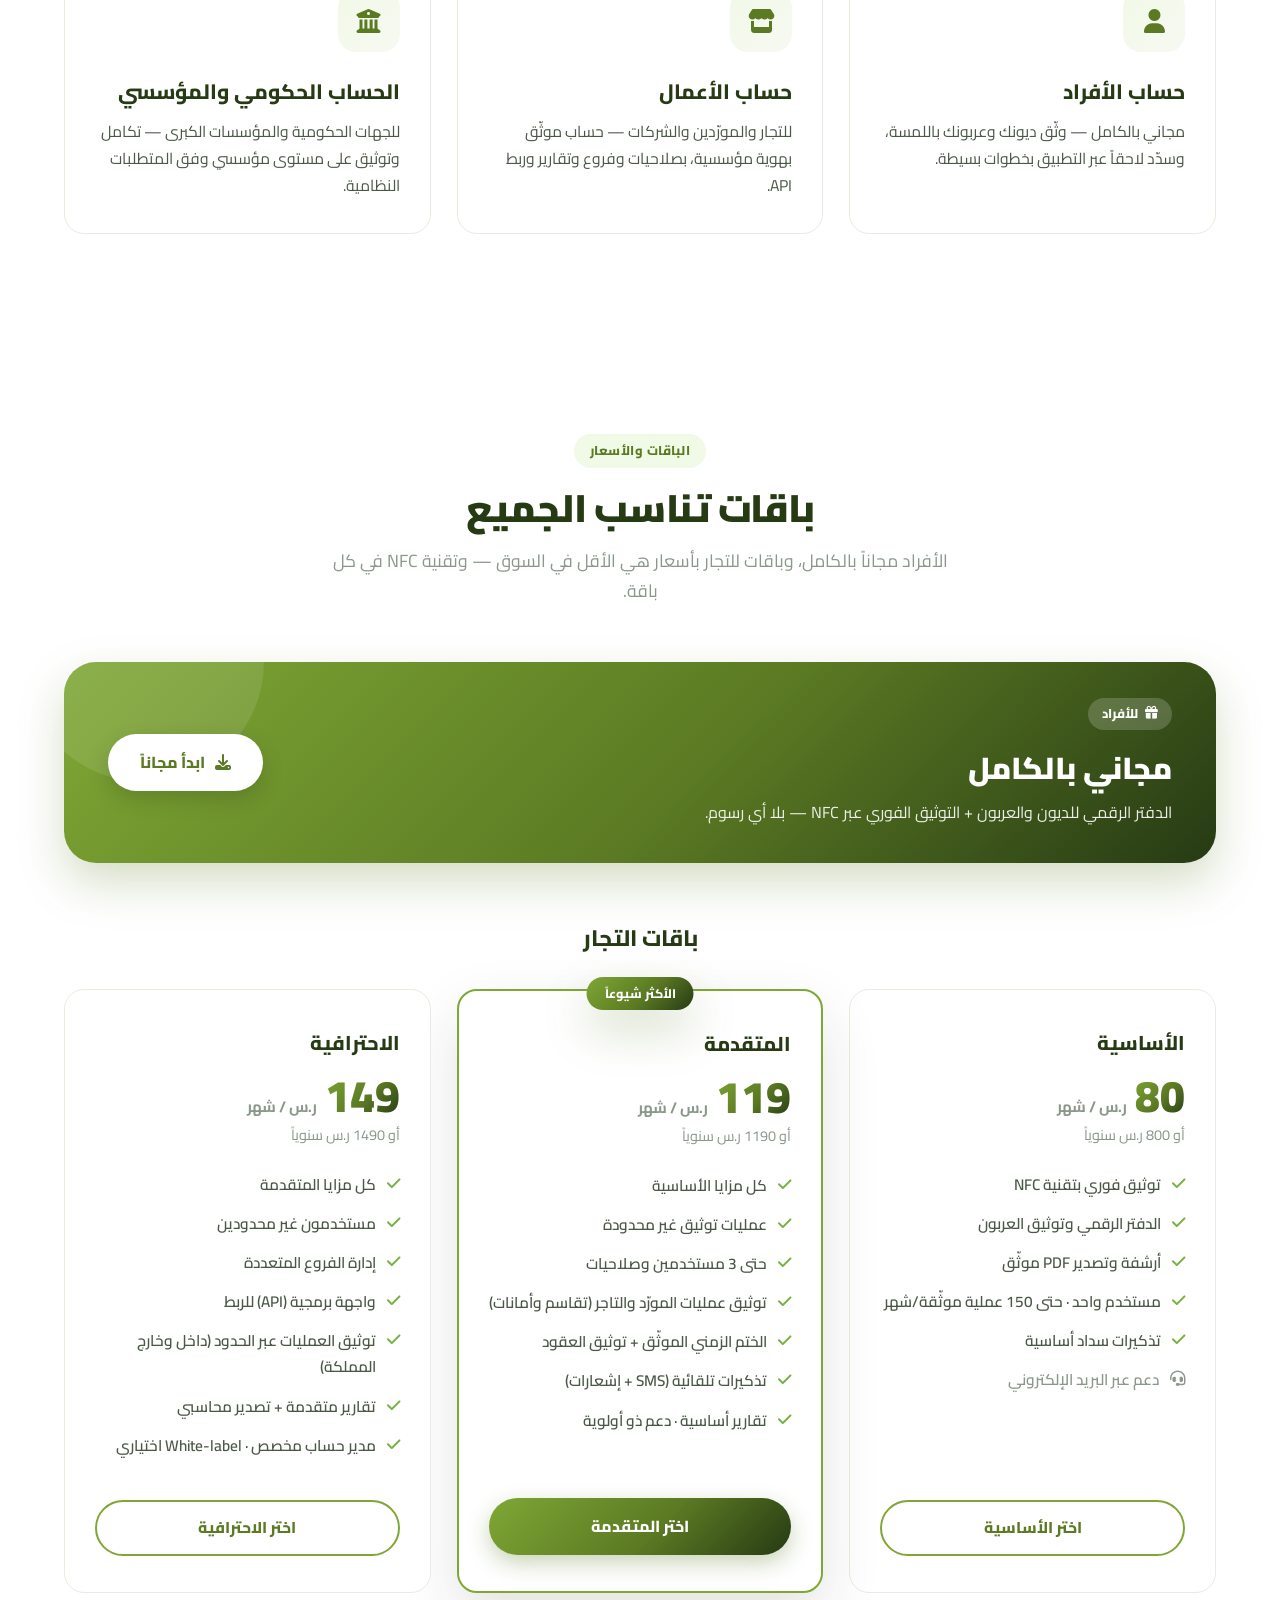
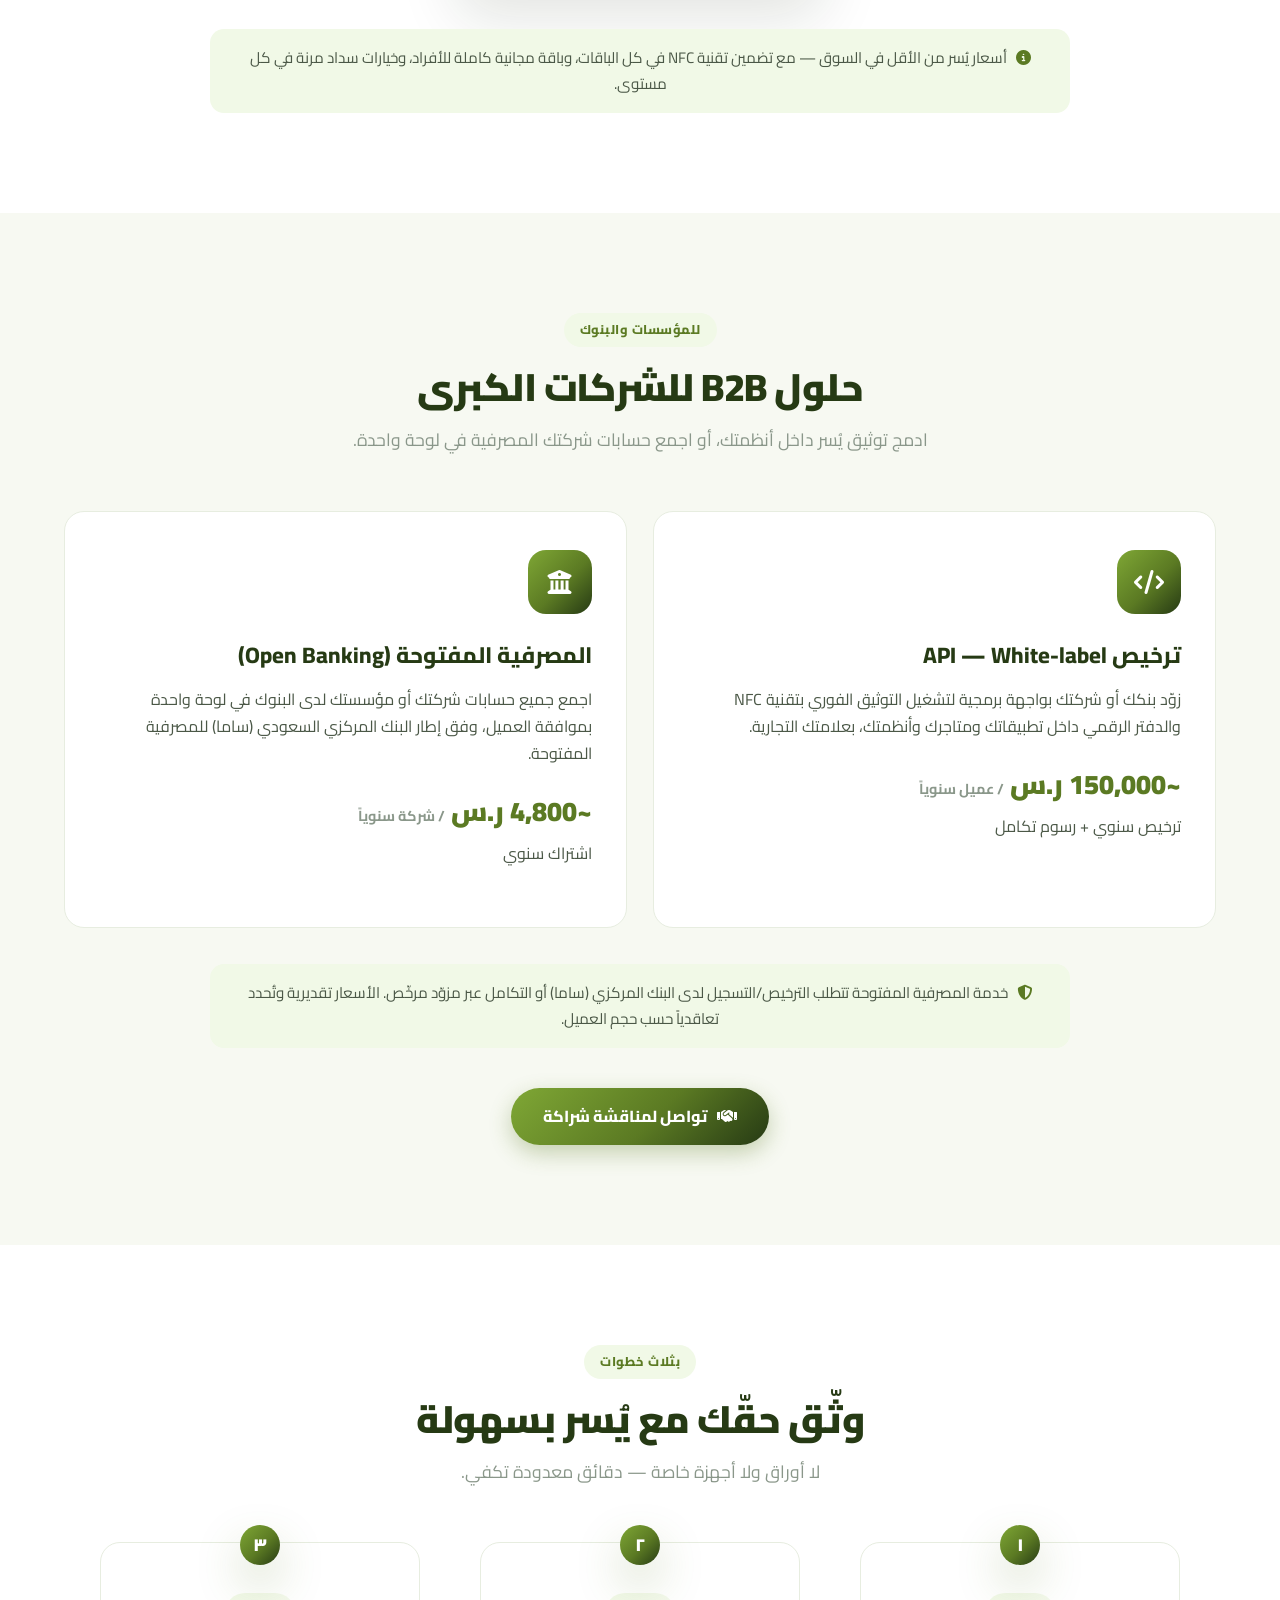
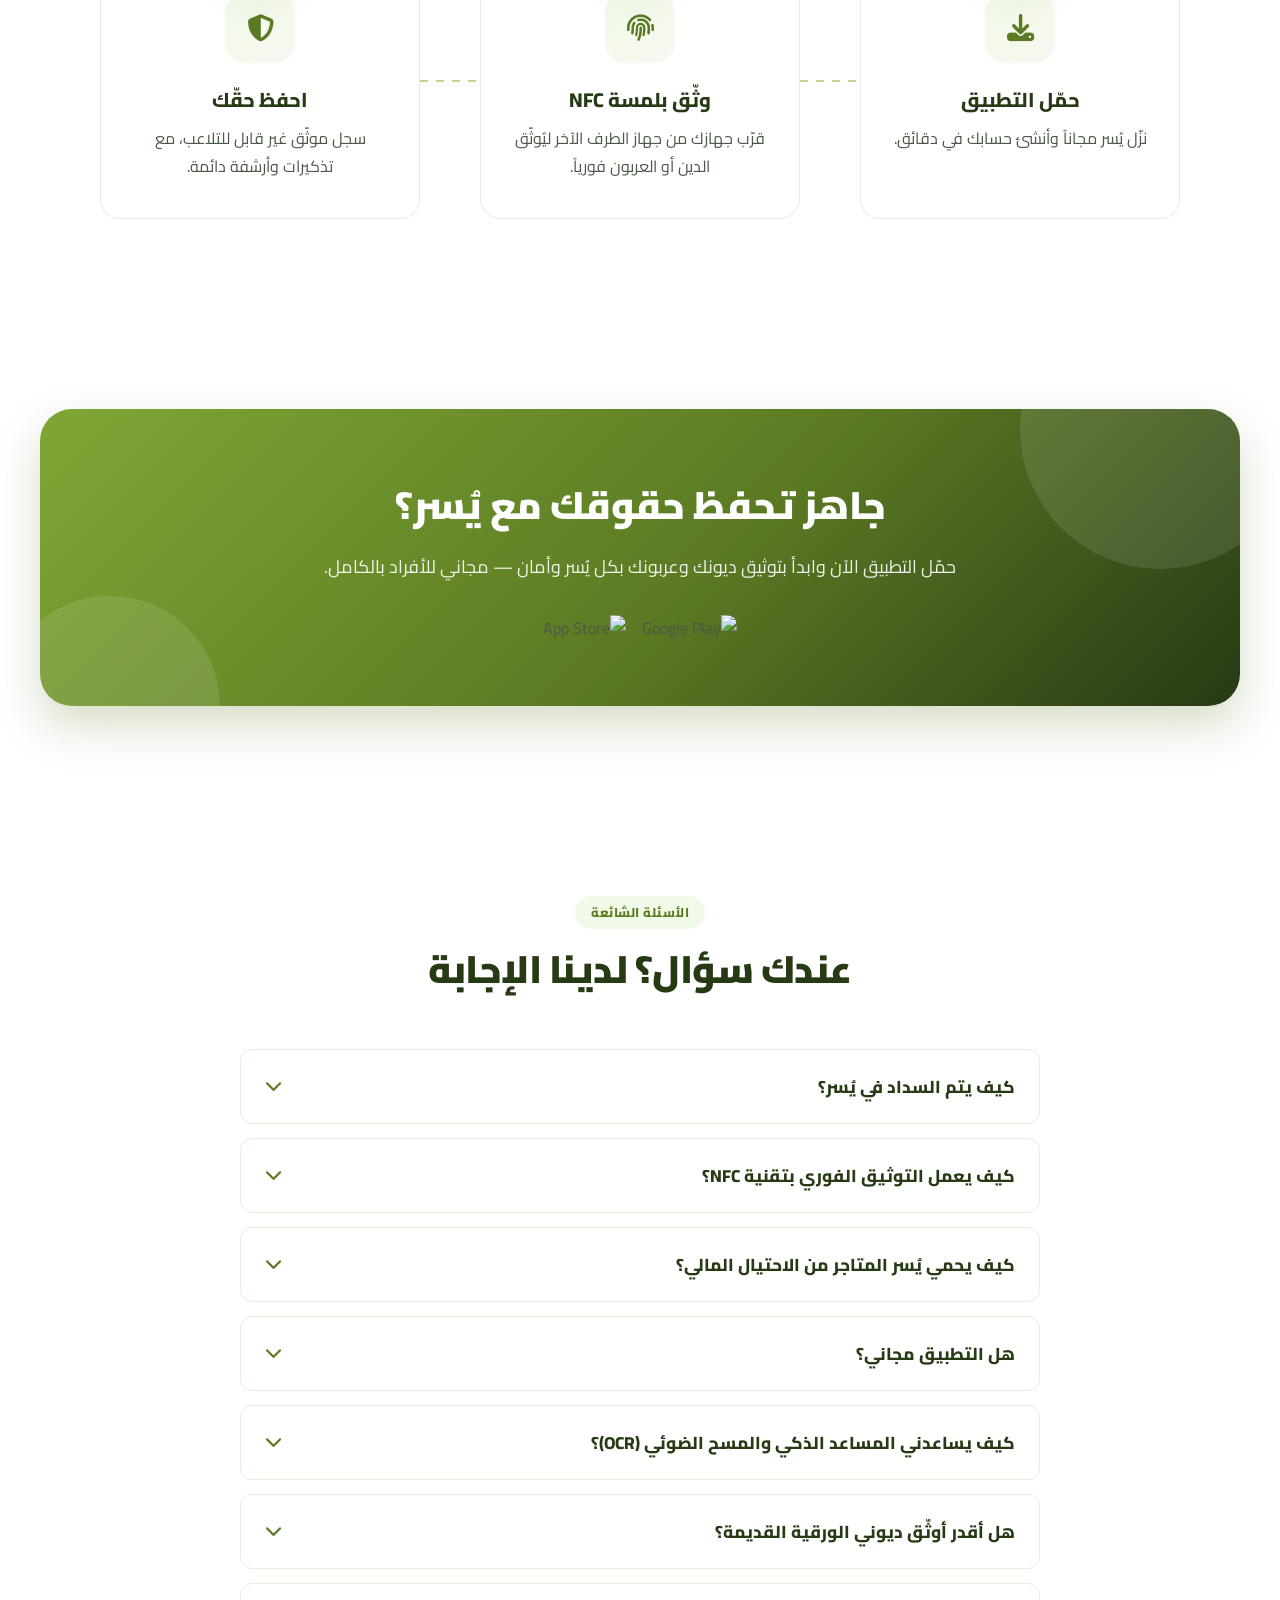
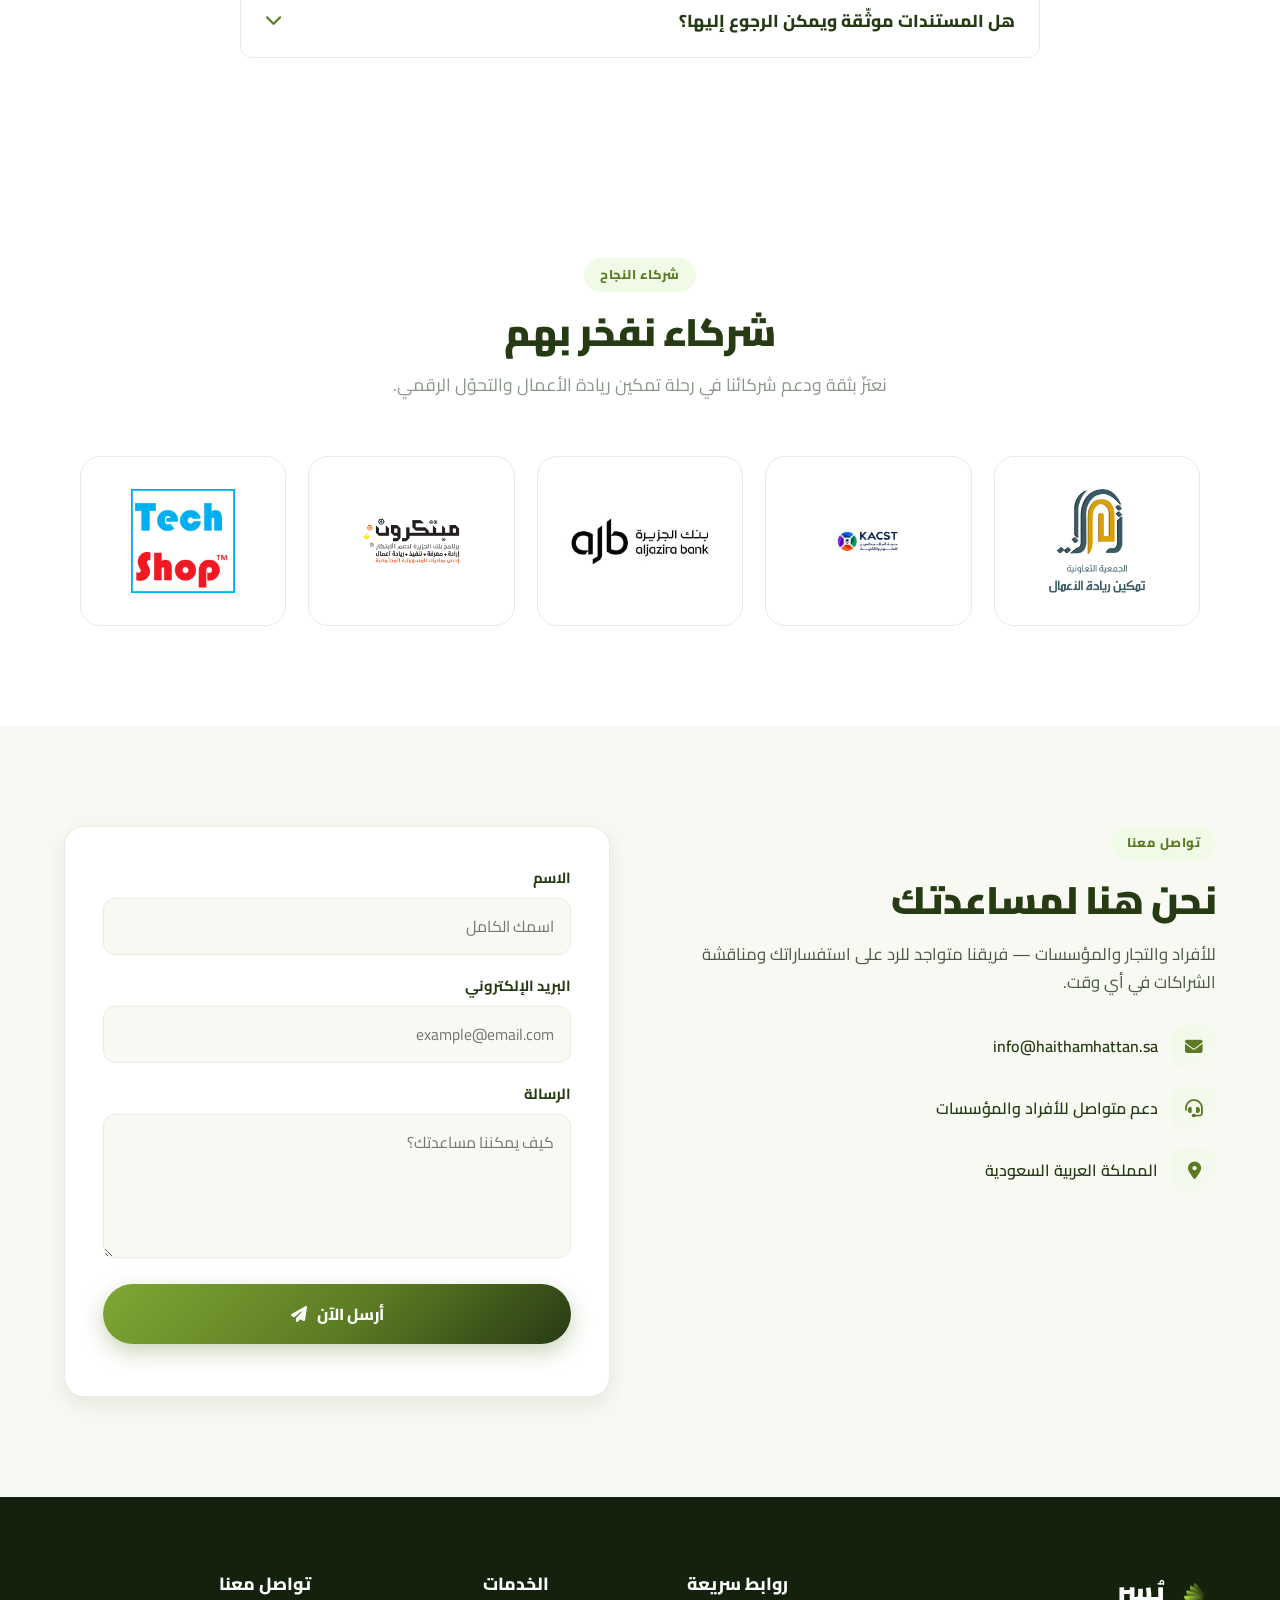
==== commit f7b17624: "إضافة قسم AUREX (قوتنا وقيمتنا) وقسمي المورّدين والأسواق وأنواع الحسابات + رفع الأساسية إلى 80 والمت" ====
--- a/index.html
+++ b/index.html
@@ -128,7 +128,7 @@
           <span class="stat-label">باقات للتجار</span>
         </div>
         <div class="stat reveal">
-          <span class="stat-num" data-target="49" data-prefix="" data-suffix=" ر.س">0</span>
+          <span class="stat-num" data-target="80" data-prefix="" data-suffix=" ر.س">0</span>
           <span class="stat-label">تبدأ باقات التجار من</span>
         </div>
         <div class="stat reveal">
@@ -192,6 +192,41 @@
             <div class="feature-icon"><i class="fas fa-receipt"></i></div>
             <h3>المسح الذكي (OCR)</h3>
             <p>صوّر الإيصال أو العقد أو فاتورة ورقية قديمة، فيستخرج يُسر المبلغ والتفاصيل ويوثّقها رقمياً دون إدخال يدوي.</p>
+          </article>
+        </div>
+      </div>
+    </section>
+
+    <!-- AUREX — قوتنا وقيمتنا المضافة -->
+    <section id="aurex" class="features">
+      <div class="container">
+        <div class="section-head reveal">
+          <span class="eyebrow">قوتنا وقيمتنا المضافة</span>
+          <h2 class="section-title">مدعوم بتقنية <span class="grad-text">AUREX</span> — لمسة تُوثّق، لا تدفع</h2>
+          <p class="section-sub">تخيّل لمسة Apple Pay أو Google Pay — لكن بدل أن تنتقل الفلوس، ينتقل التوثيق. بلمسة
+            قرب بين جهازَيكما تتحوّل العملية إلى سجلّ موثّق بموافقة الطرفين لا يُزوَّر ولا يُنكَر، والسداد يبقى لاحقاً
+            عبر التطبيق. هذه التقنية الحصرية هي ما يميّز يُسر ويصنع قوّته.</p>
+        </div>
+        <div class="feature-grid">
+          <article class="feature-card reveal">
+            <div class="feature-icon"><i class="fas fa-hand-pointer"></i></div>
+            <h3>لمسة واحدة، توثيق فوري</h3>
+            <p>بنفس سهولة الدفع اللاسلكي — قرّب جهازك ليتم التوثيق في لحظات، دون رمز ودون تعقيد.</p>
+          </article>
+          <article class="feature-card reveal">
+            <div class="feature-icon"><i class="fas fa-clock"></i></div>
+            <h3>وثّق الآن، وادفع لاحقاً</h3>
+            <p>يُختم الحق لحظة العملية، ويبقى السداد مرناً لاحقاً عبر التطبيق بالطريقة التي تتفقون عليها.</p>
+          </article>
+          <article class="feature-card reveal">
+            <div class="feature-icon"><i class="fas fa-lock"></i></div>
+            <h3>توثيق متبادل غير قابل للتلاعب</h3>
+            <p>لا تتم العملية إلا بموافقة الطرفين معاً — ولا تعديل ولا حذف ولا إنكار بعدها.</p>
+          </article>
+          <article class="feature-card reveal">
+            <div class="feature-icon"><i class="fas fa-wifi"></i></div>
+            <h3>يعمل بلا إنترنت وعلى كل الأجهزة</h3>
+            <p>توثيق فوري حتى دون اتصال لحظة العملية، على آيفون وأندرويد، والمزامنة تتم لاحقاً تلقائياً.</p>
           </article>
         </div>
       </div>
@@ -327,6 +362,27 @@
       </div>
     </section>
 
+    <!-- Detail: Suppliers & Markets -->
+    <section id="suppliers" class="detail-section alt-bg">
+      <div class="container detail-grid">
+        <div class="detail-content reveal">
+          <span class="eyebrow">المورّدون والأسواق</span>
+          <h2 class="detail-title">وثّق توريد البضائع وتقاسم الأرباح</h2>
+          <p class="detail-lead">من المورّد إلى المتجر أو السوق — كل بضاعة وكل اتفاق ربح موثّق ومحفوظ الحق.</p>
+          <ul class="detail-list">
+            <li><i class="fas fa-circle-check"></i> توثيق توريد البضاعة للبيع داخل المتجر أو السوق</li>
+            <li><i class="fas fa-circle-check"></i> توثيق تقاسم الأرباح بعد البيع بموافقة الطرفين</li>
+            <li><i class="fas fa-circle-check"></i> توثيق الأمانات والكميات والشروط بسجلّ لا يُنكَر</li>
+            <li><i class="fas fa-circle-check"></i> يعمل داخل المملكة وخارجها عبر الحدود</li>
+          </ul>
+        </div>
+        <div class="detail-image reveal">
+          <div class="detail-glow"></div>
+          <img src="assets/img/YusrApp.png" alt="توثيق عمليات المورّدين والأسواق في يُسر">
+        </div>
+      </div>
+    </section>
+
     <!-- App Showcase -->
     <section id="app" class="app-feature">
       <div class="container feature-showcase">
@@ -385,6 +441,34 @@
       </div>
     </section>
 
+    <!-- Account Types -->
+    <section id="accounts" class="features">
+      <div class="container">
+        <div class="section-head reveal">
+          <span class="eyebrow">أنواع الحسابات</span>
+          <h2 class="section-title">حساب يناسب كل مستخدم</h2>
+          <p class="section-sub">من الفرد إلى الشركة إلى الجهة الحكومية — لكلٍّ حسابه وصلاحياته الموثّقة.</p>
+        </div>
+        <div class="feature-grid">
+          <article class="feature-card reveal">
+            <div class="feature-icon"><i class="fas fa-user"></i></div>
+            <h3>حساب الأفراد</h3>
+            <p>مجاني بالكامل — وثّق ديونك وعربونك باللمسة، وسدّد لاحقاً عبر التطبيق بخطوات بسيطة.</p>
+          </article>
+          <article class="feature-card reveal">
+            <div class="feature-icon"><i class="fas fa-store"></i></div>
+            <h3>حساب الأعمال</h3>
+            <p>للتجار والمورّدين والشركات — حساب موثّق بهوية مؤسسية، بصلاحيات وفروع وتقارير وربط API.</p>
+          </article>
+          <article class="feature-card reveal">
+            <div class="feature-icon"><i class="fas fa-building-columns"></i></div>
+            <h3>الحساب الحكومي والمؤسسي</h3>
+            <p>للجهات الحكومية والمؤسسات الكبرى — تكامل وتوثيق على مستوى مؤسسي وفق المتطلبات النظامية.</p>
+          </article>
+        </div>
+      </div>
+    </section>
+
     <!-- Pricing -->
     <section id="pricing" class="pricing">
       <div class="container">
@@ -408,8 +492,8 @@
         <div class="pricing-grid">
           <article class="price-card reveal">
             <h4 class="price-name">الأساسية</h4>
-            <div class="price-amount"><span class="price-num">49</span> <span class="price-cur">ر.س / شهر</span></div>
-            <p class="price-year">أو 490 ر.س سنوياً</p>
+            <div class="price-amount"><span class="price-num">80</span> <span class="price-cur">ر.س / شهر</span></div>
+            <p class="price-year">أو 800 ر.س سنوياً</p>
             <ul class="price-list">
               <li><i class="fas fa-check"></i> توثيق فوري بتقنية NFC</li>
               <li><i class="fas fa-check"></i> الدفتر الرقمي وتوثيق العربون</li>
@@ -424,8 +508,8 @@
           <article class="price-card featured reveal">
             <span class="popular">الأكثر شيوعاً</span>
             <h4 class="price-name">المتقدمة</h4>
-            <div class="price-amount"><span class="price-num">89</span> <span class="price-cur">ر.س / شهر</span></div>
-            <p class="price-year">أو 890 ر.س سنوياً</p>
+            <div class="price-amount"><span class="price-num">119</span> <span class="price-cur">ر.س / شهر</span></div>
+            <p class="price-year">أو 1190 ر.س سنوياً</p>
             <ul class="price-list">
               <li><i class="fas fa-check"></i> كل مزايا الأساسية</li>
               <li><i class="fas fa-check"></i> عمليات توثيق غير محدودة</li>
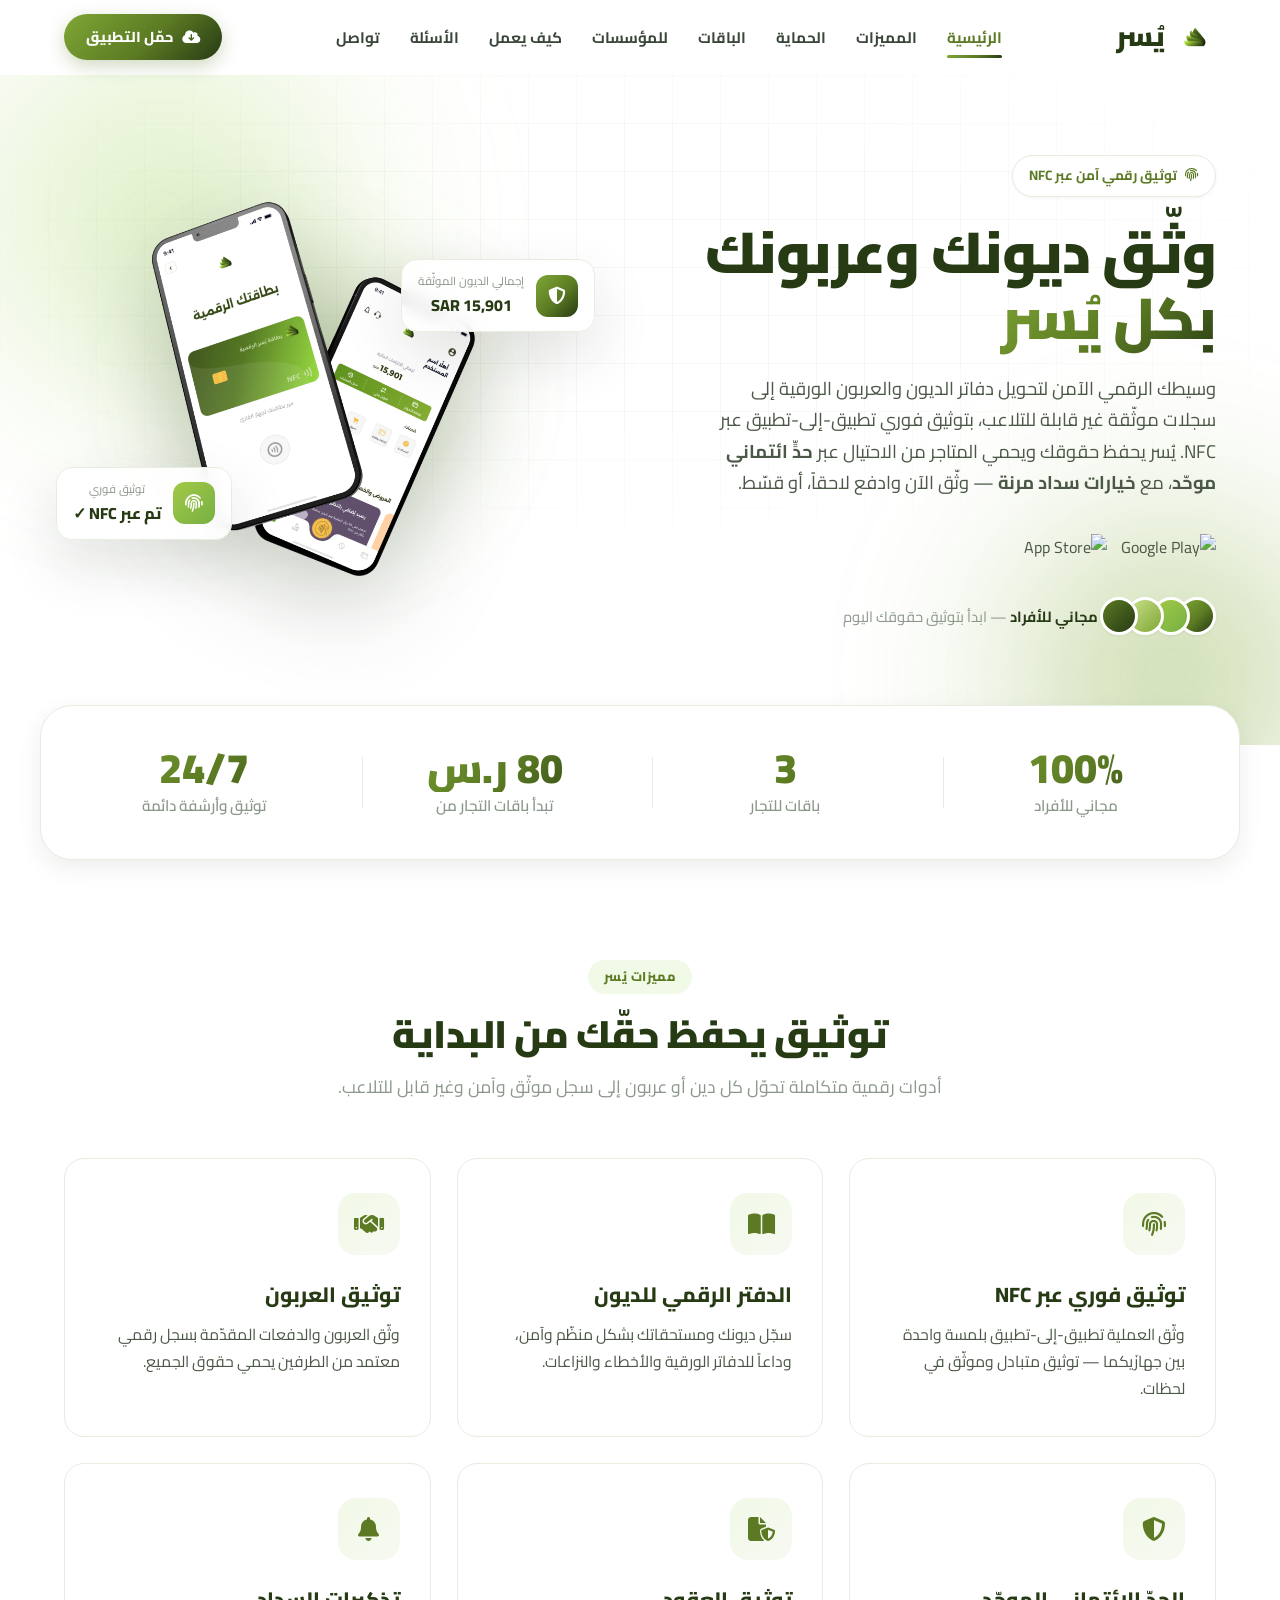
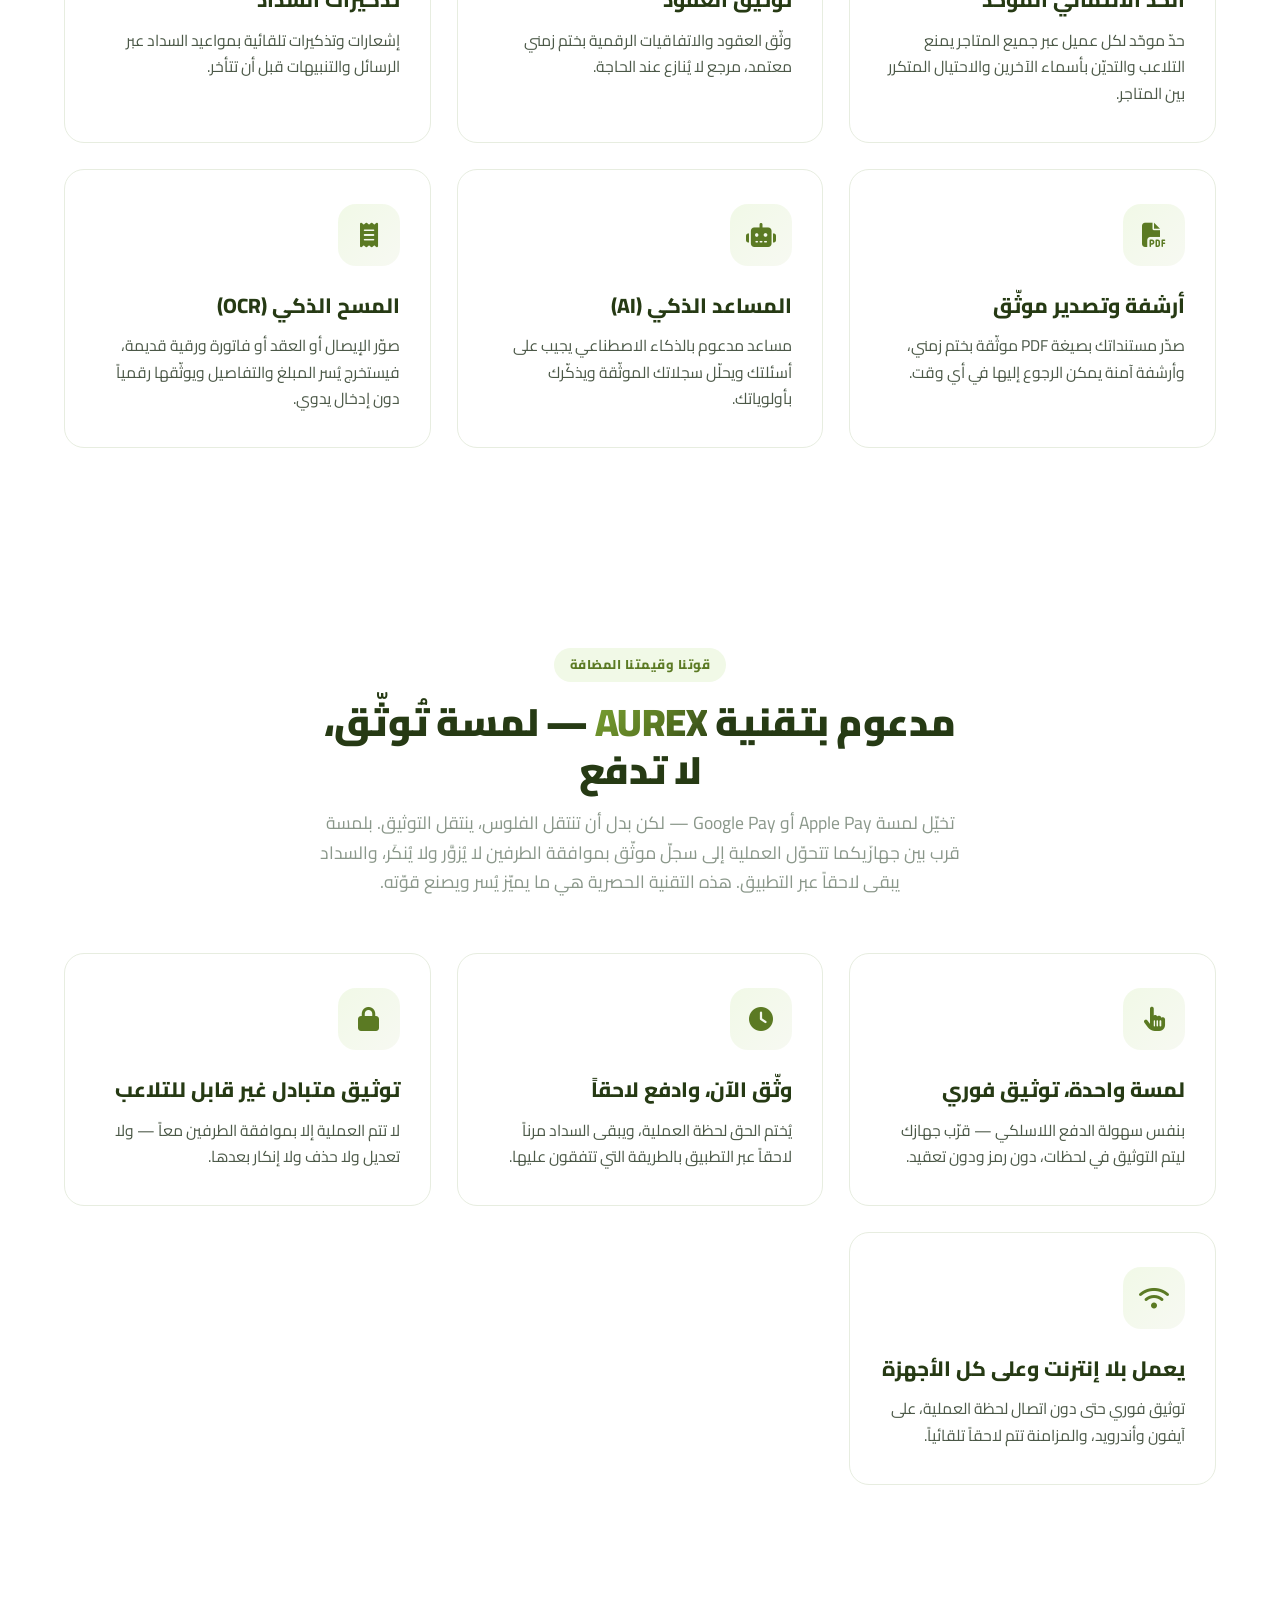
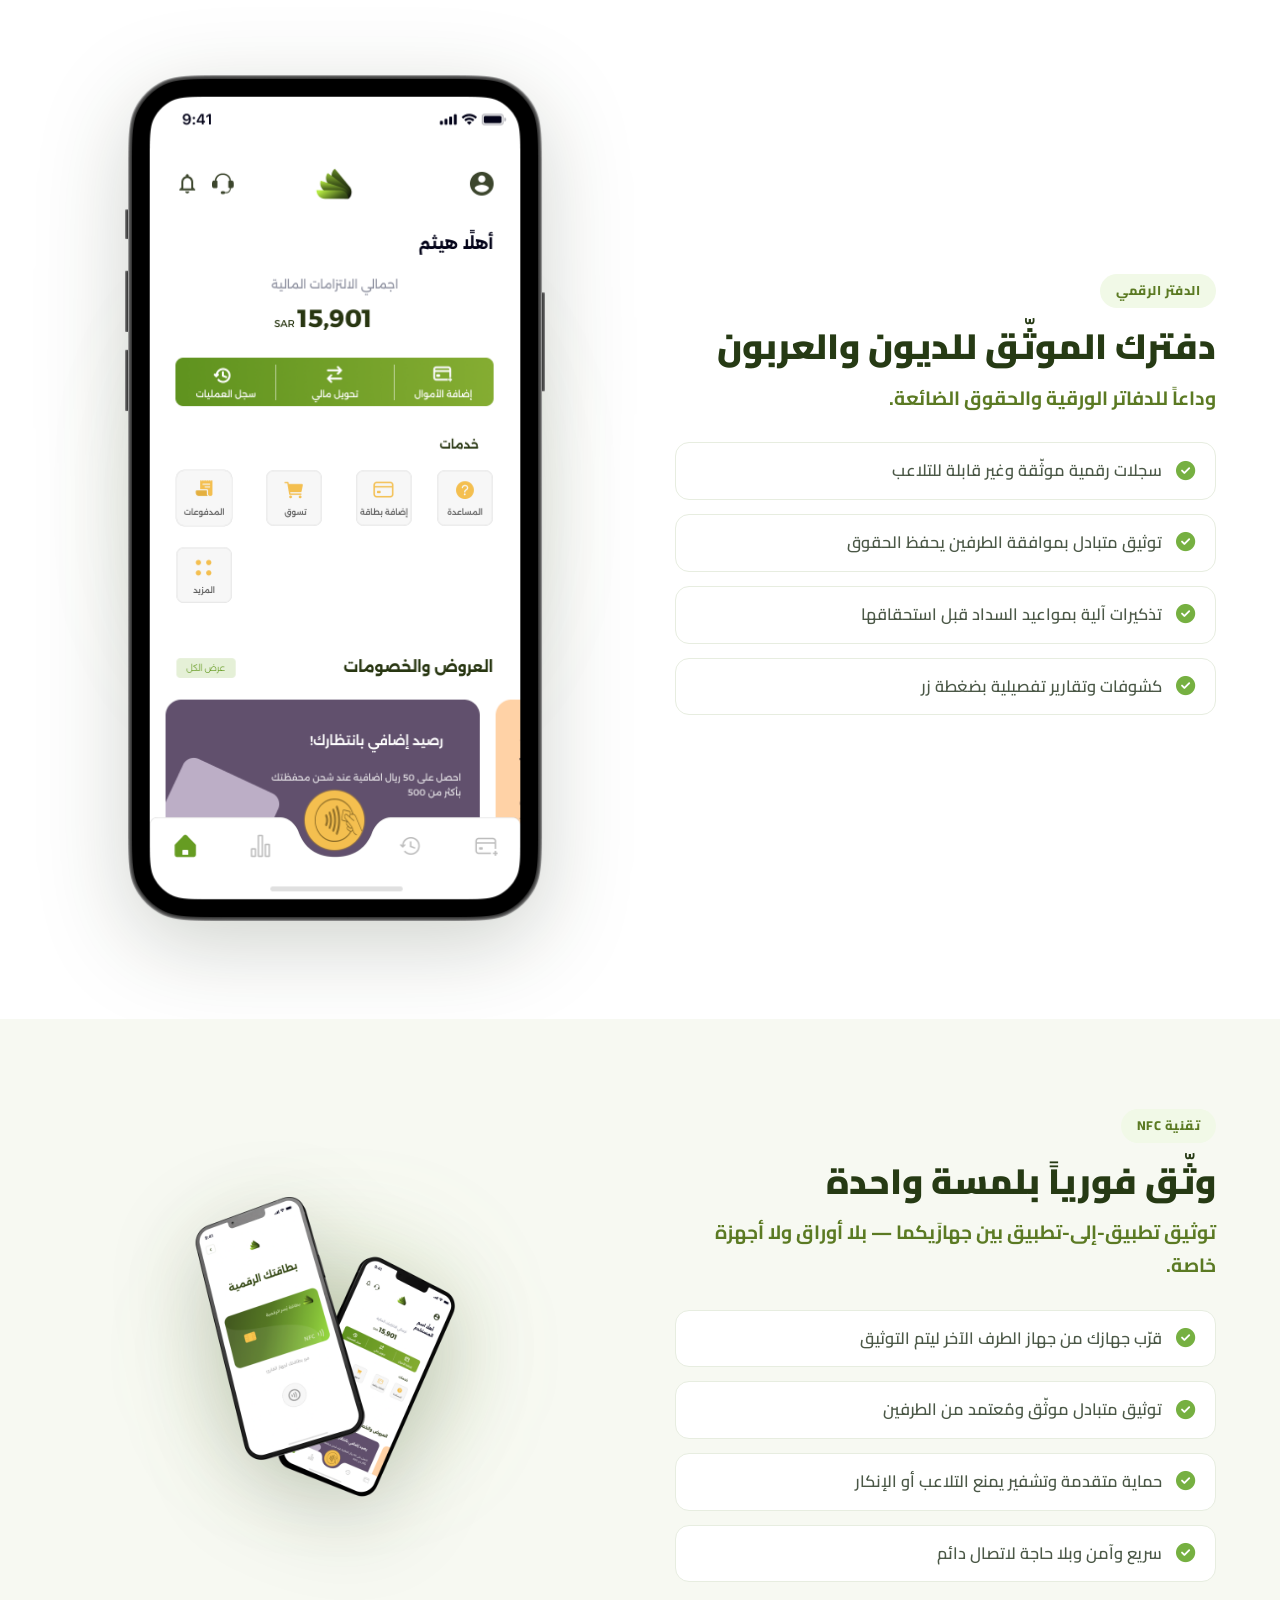
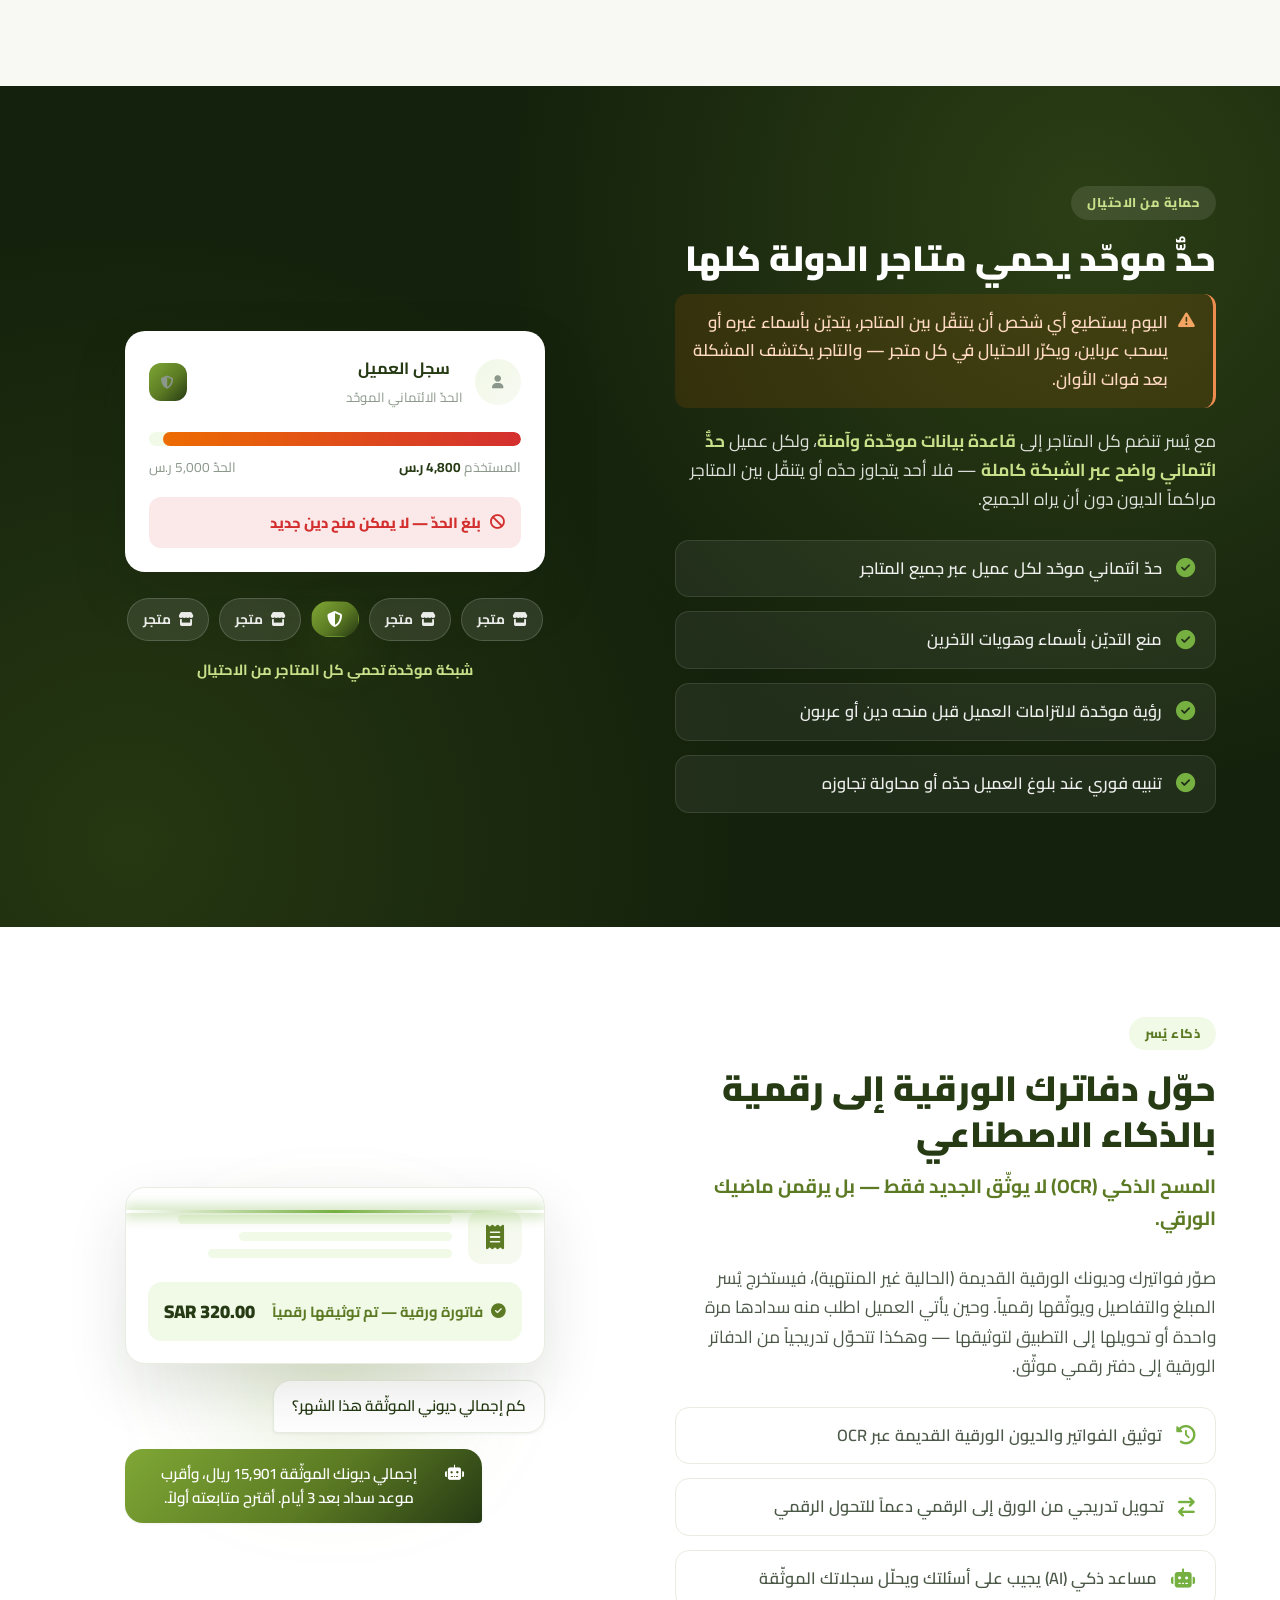
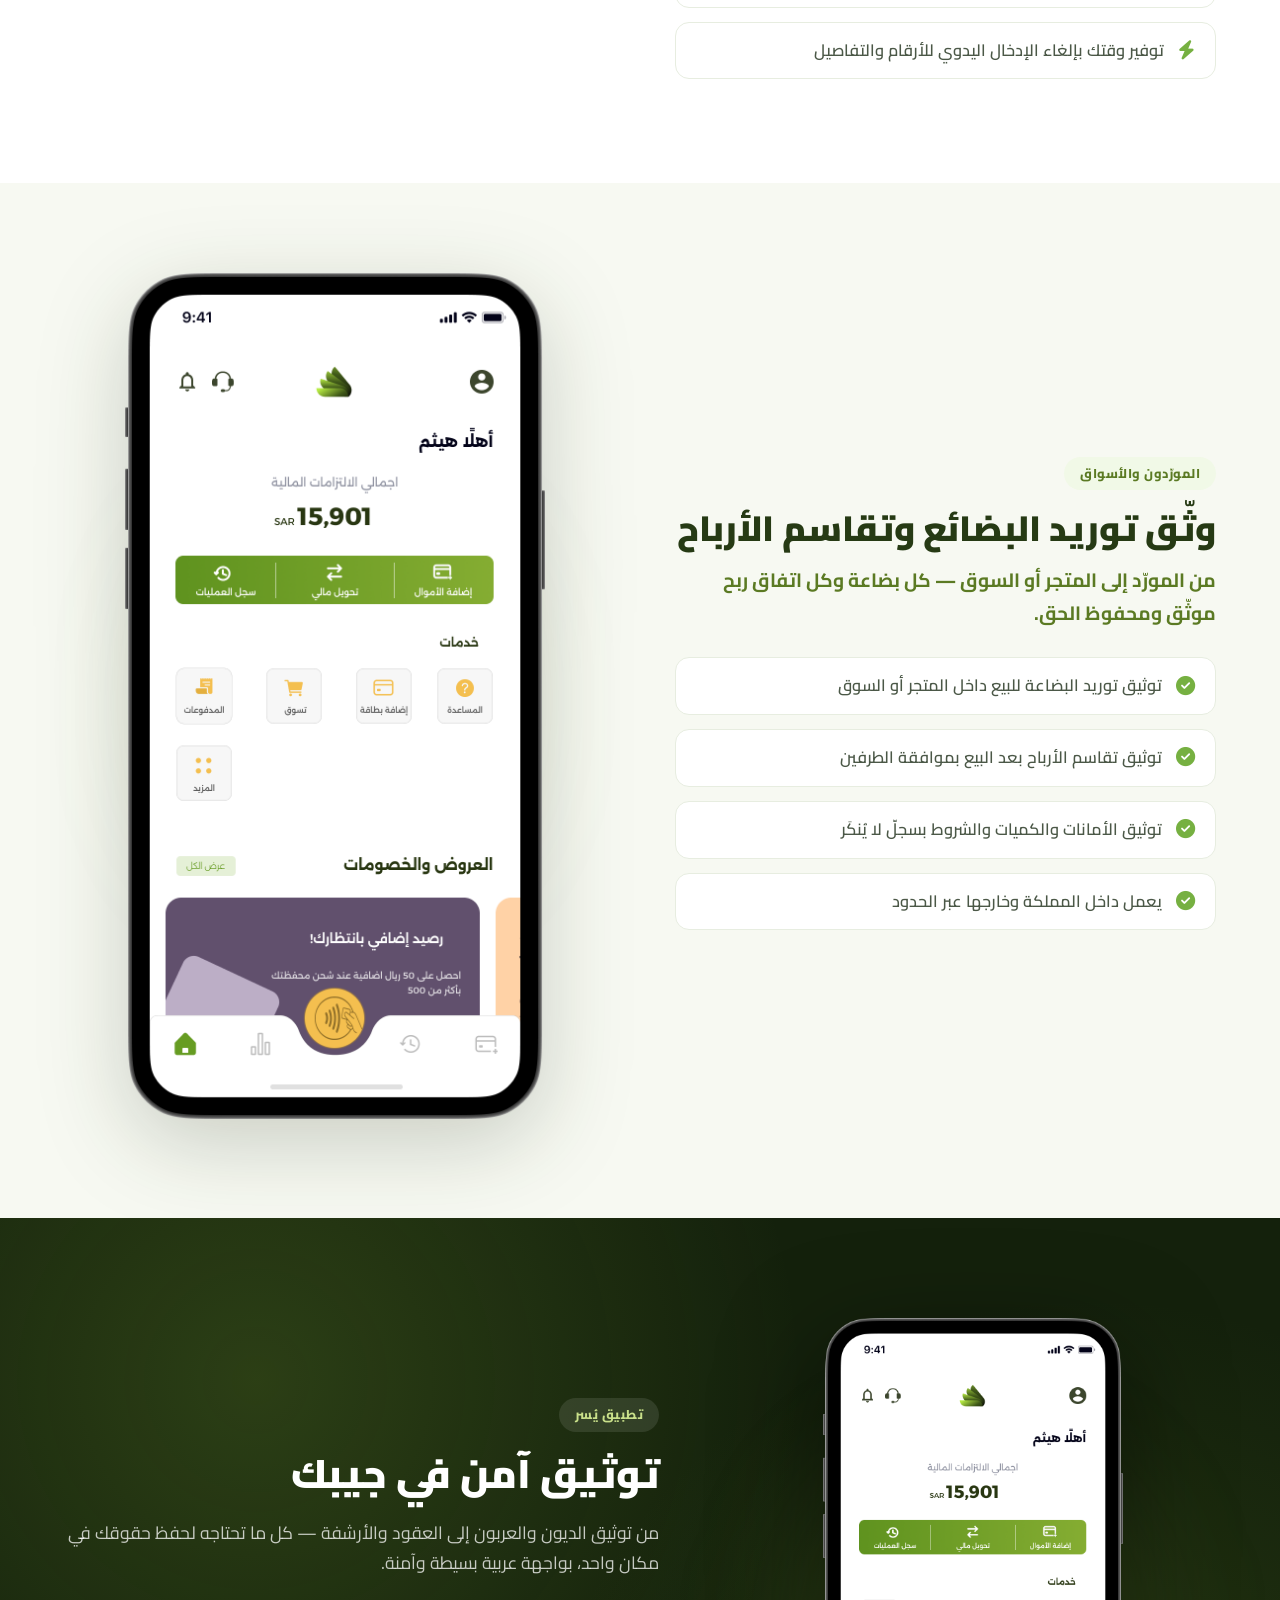
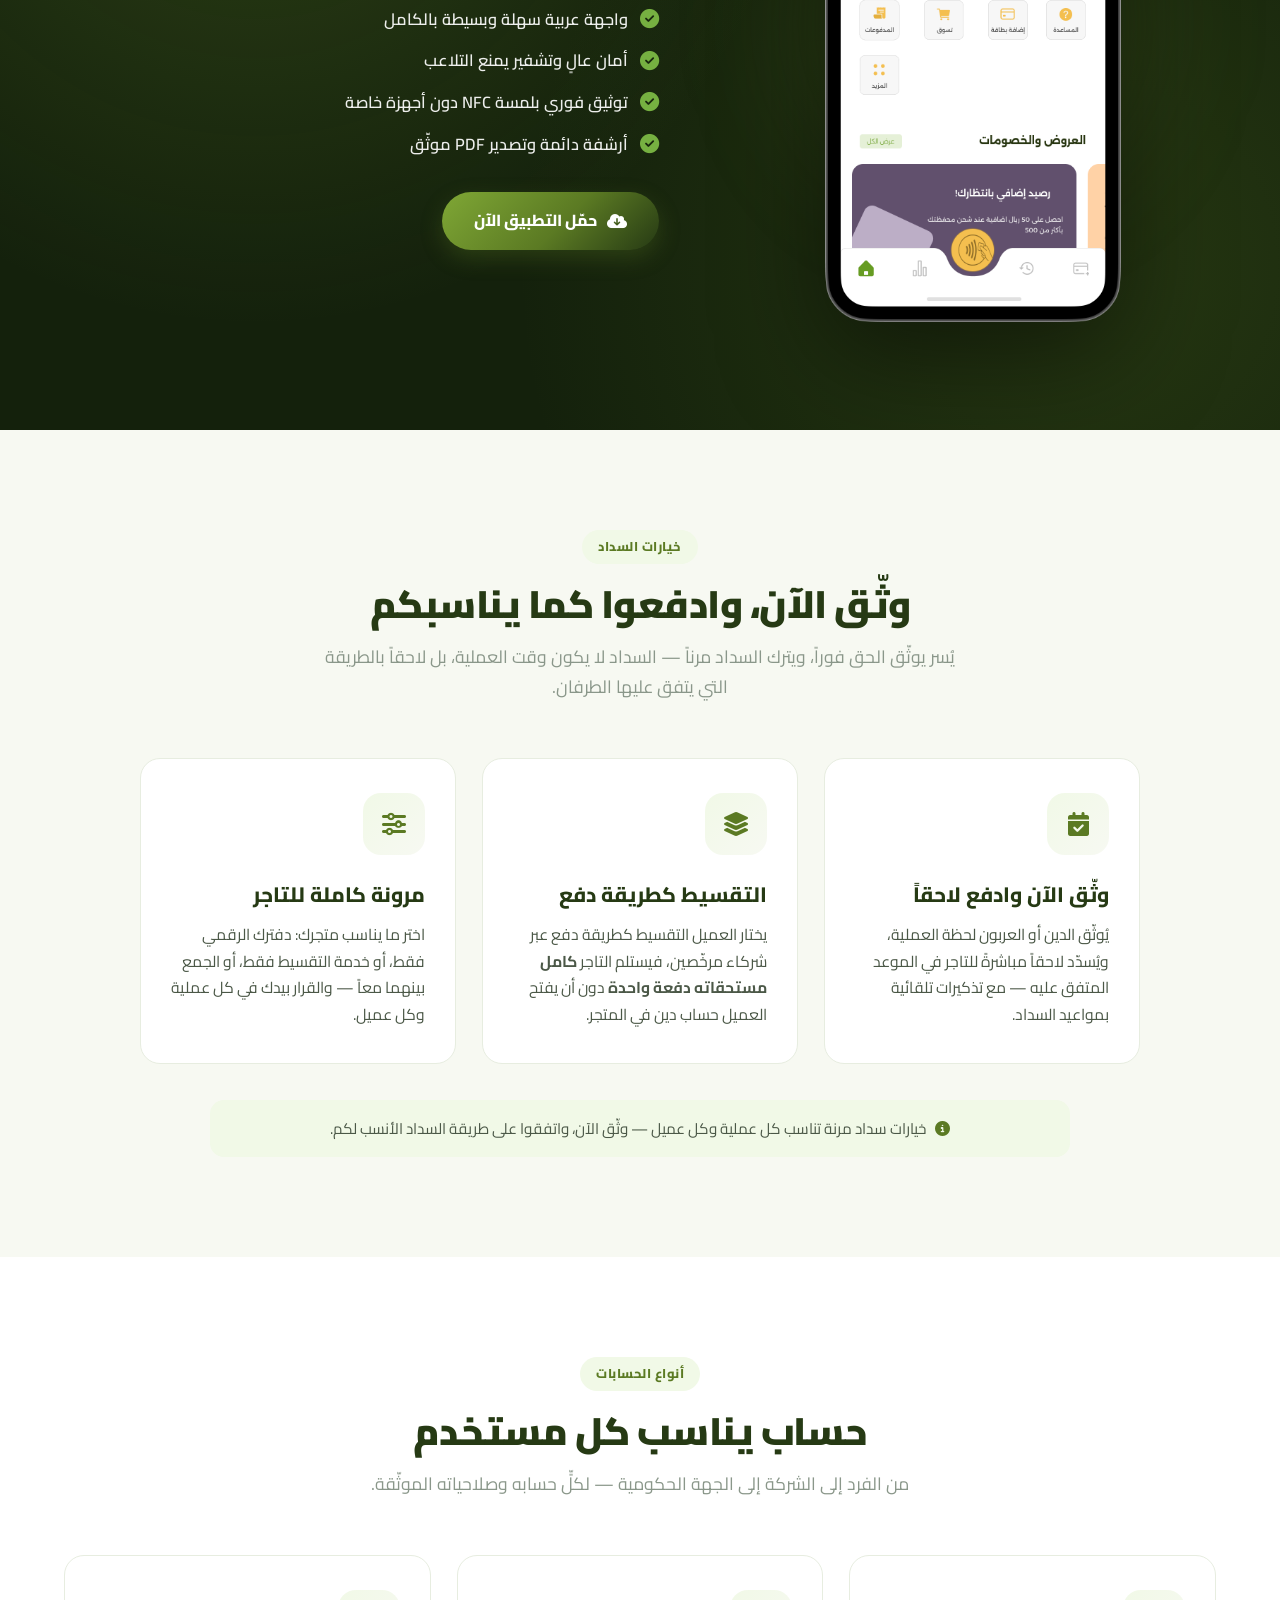
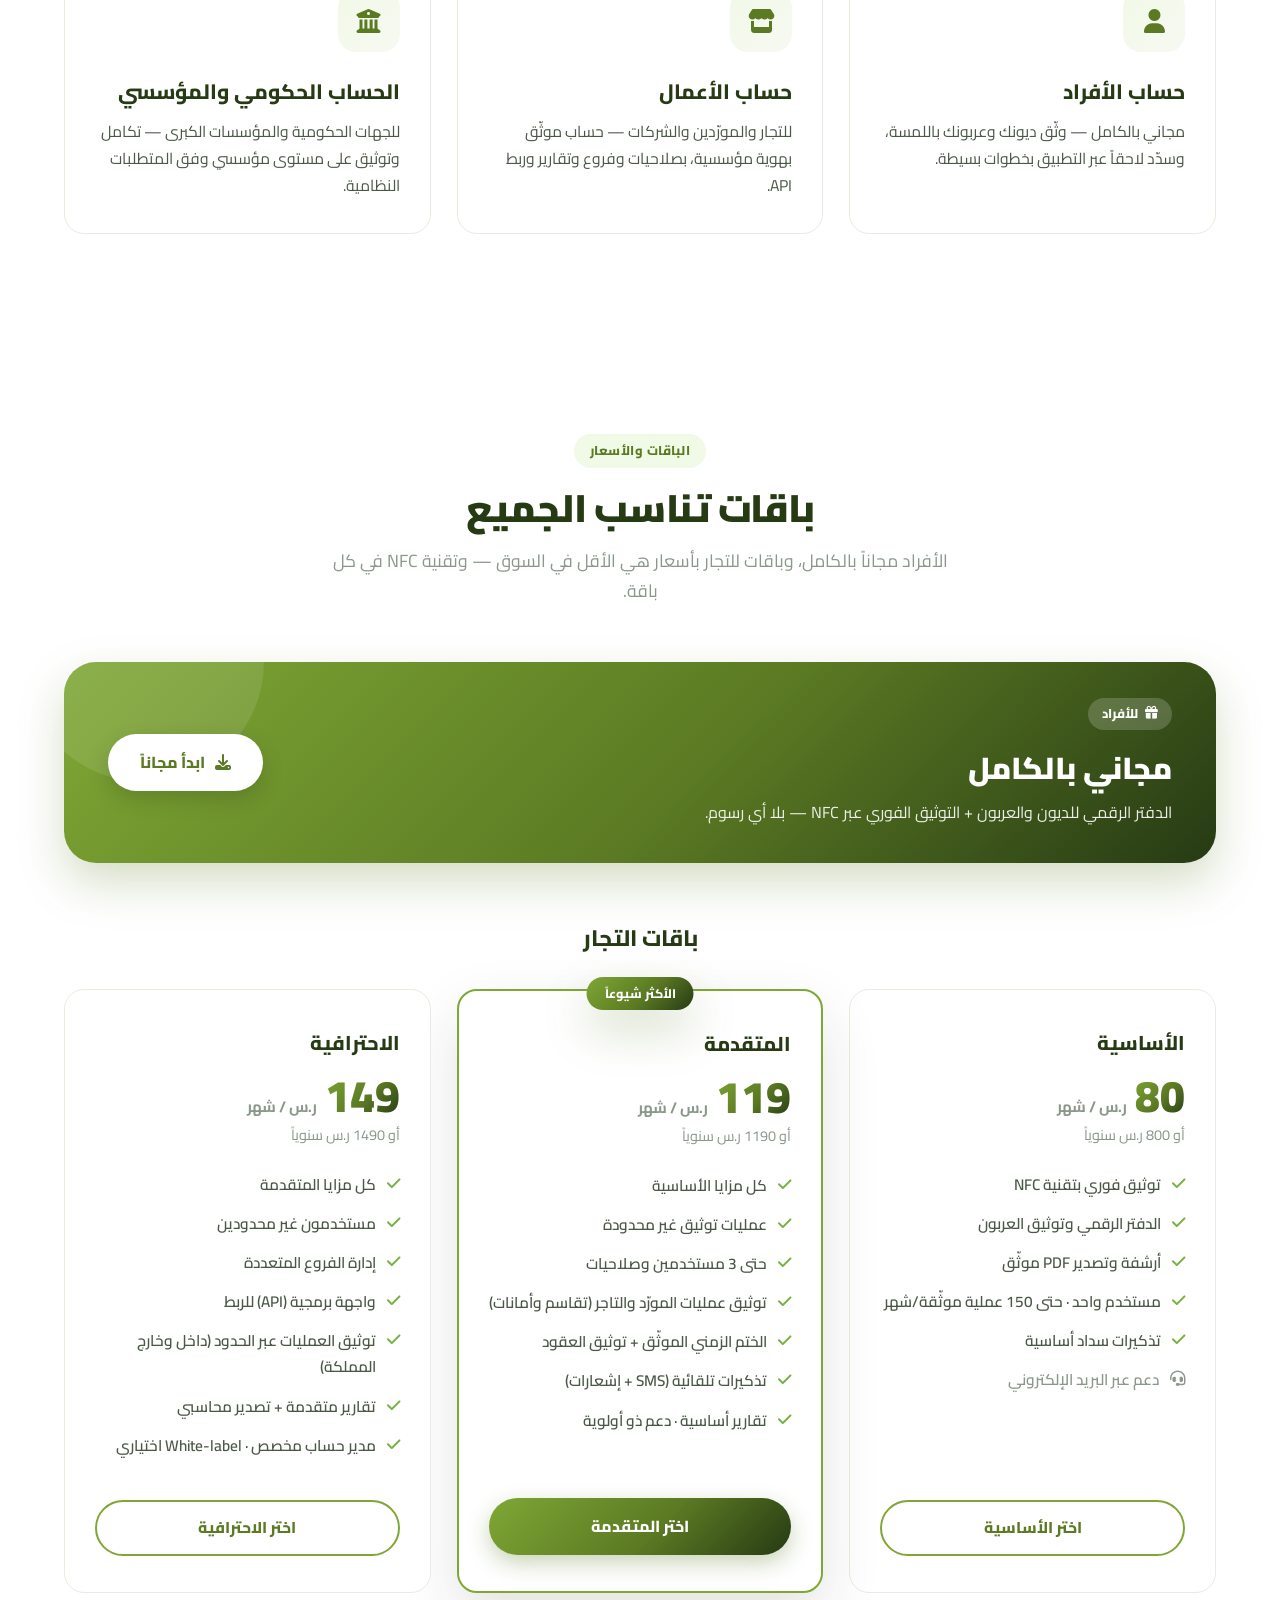
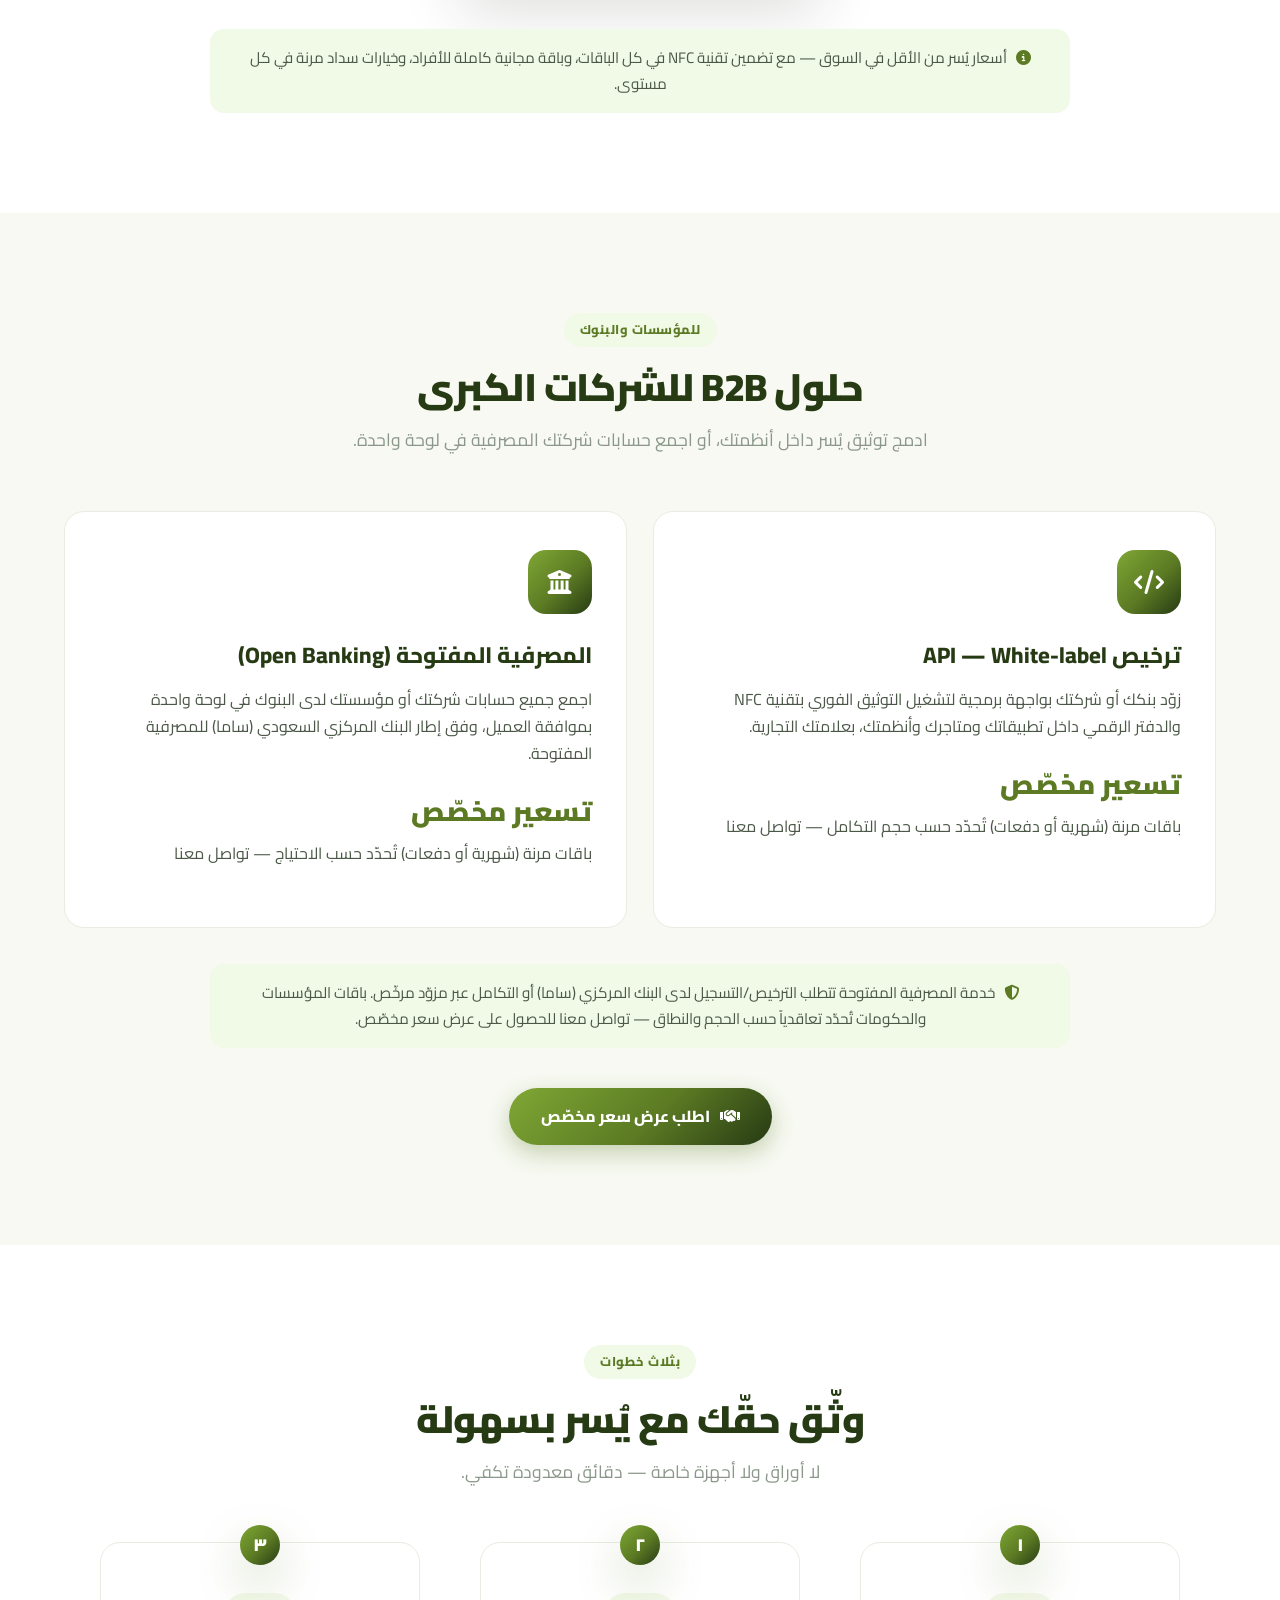
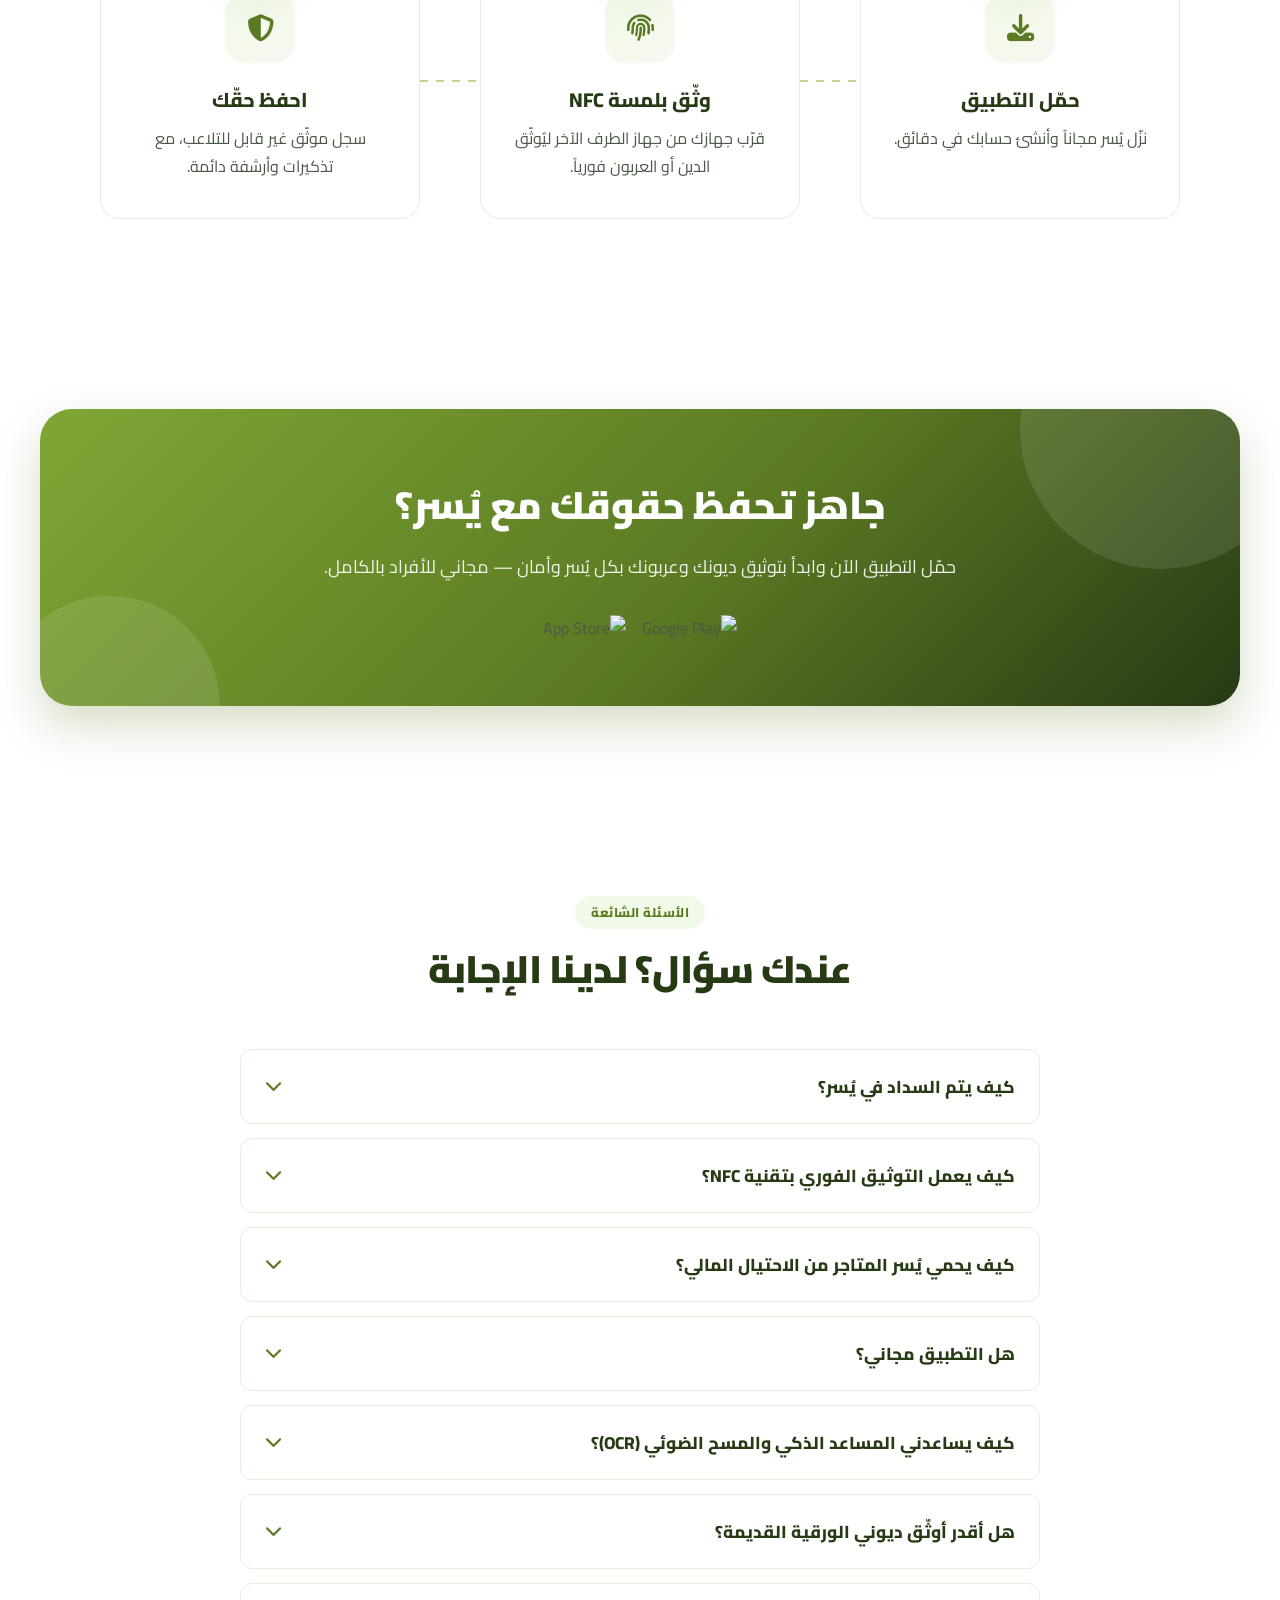
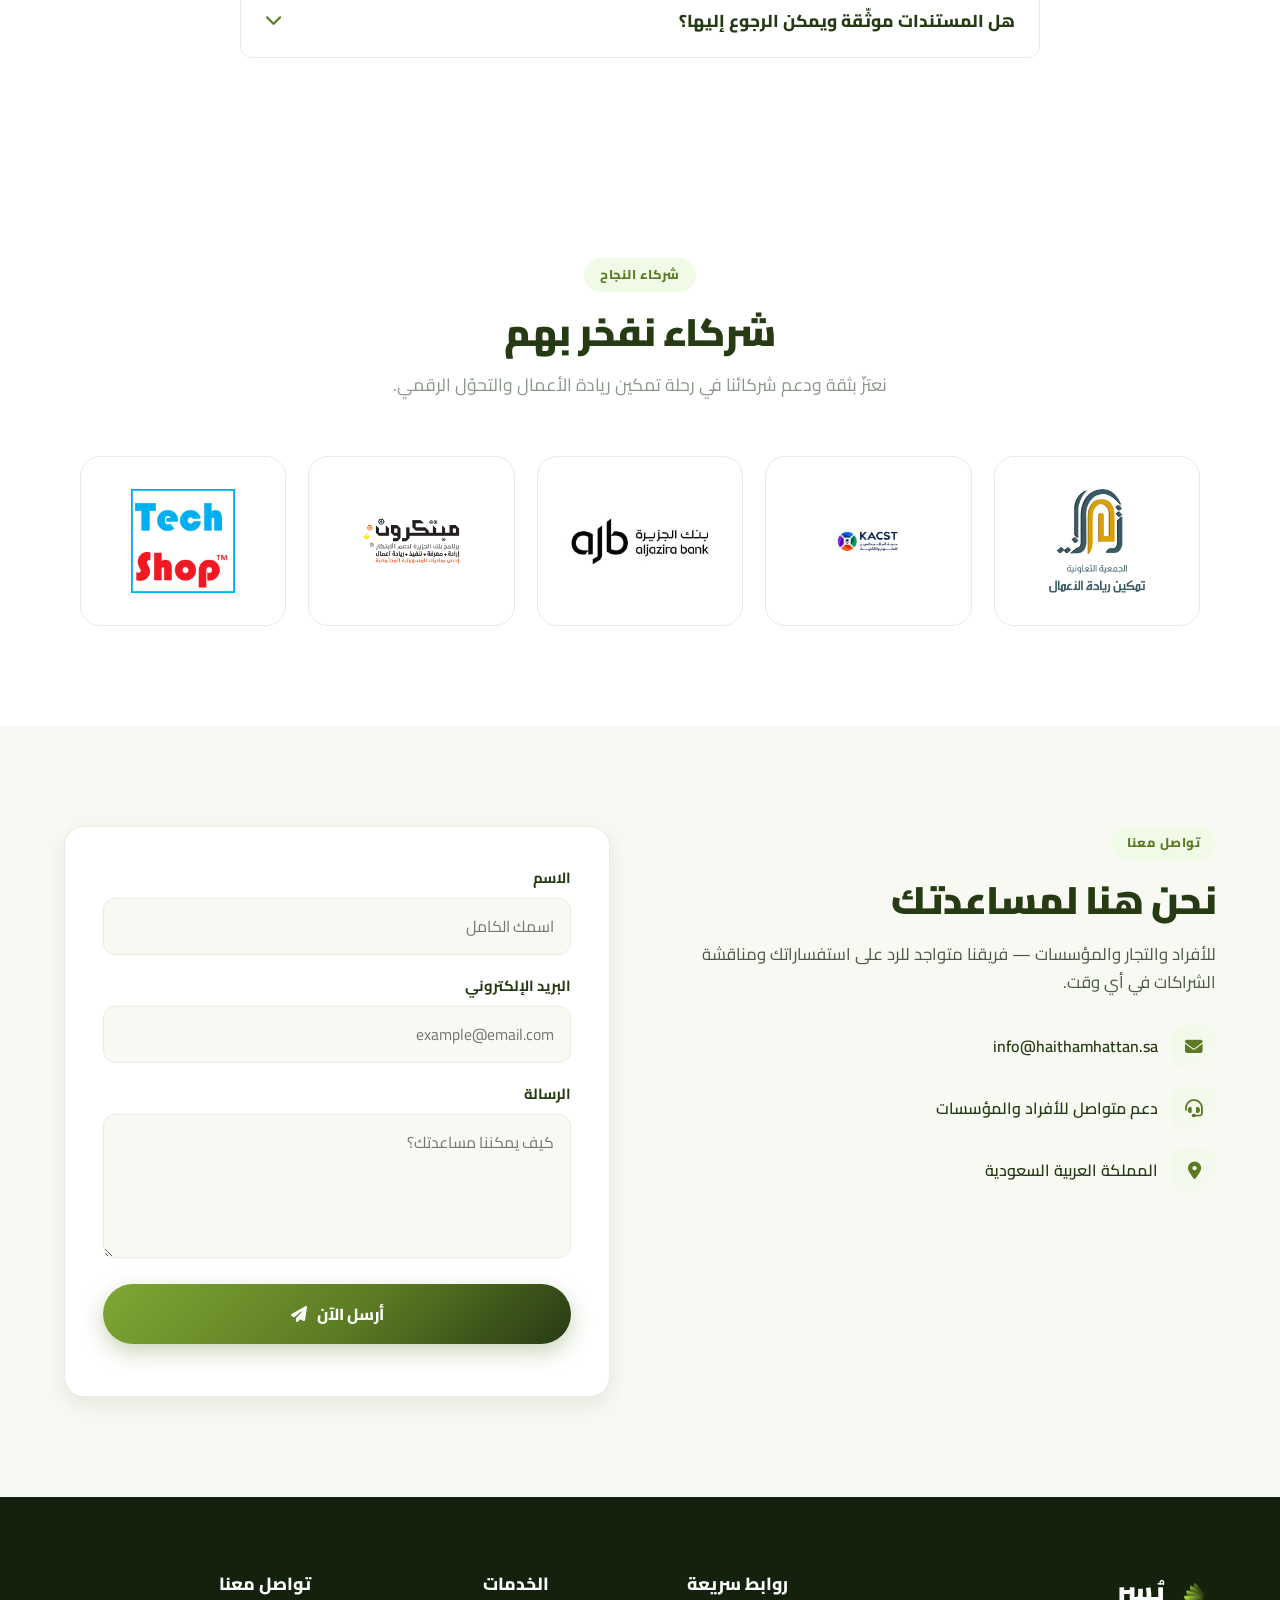
==== commit 14c33d5d: "تحويل تسعير المؤسسات والحكومات إلى تسعير مخصّص بباقات مرنة (تواصل معنا) بدل أرقام ثابتة Co-Authored-" ====
--- a/index.html
+++ b/index.html
@@ -557,22 +557,23 @@
             <h3>ترخيص API — White-label</h3>
             <p>زوّد بنكك أو شركتك بواجهة برمجية لتشغيل التوثيق الفوري بتقنية NFC والدفتر الرقمي داخل تطبيقاتك ومتاجرك
               وأنظمتك، بعلامتك التجارية.</p>
-            <div class="business-price">~150,000 ر.س <span>/ عميل سنوياً</span></div>
-            <p class="business-model">ترخيص سنوي + رسوم تكامل</p>
+            <div class="business-price">تسعير مخصّص</div>
+            <p class="business-model">باقات مرنة (شهرية أو دفعات) تُحدّد حسب حجم التكامل — تواصل معنا</p>
           </article>
           <article class="business-card reveal">
             <div class="business-icon"><i class="fas fa-building-columns"></i></div>
             <h3>المصرفية المفتوحة (Open Banking)</h3>
             <p>اجمع جميع حسابات شركتك أو مؤسستك لدى البنوك في لوحة واحدة بموافقة العميل، وفق إطار البنك المركزي السعودي
               (ساما) للمصرفية المفتوحة.</p>
-            <div class="business-price">~4,800 ر.س <span>/ شركة سنوياً</span></div>
-            <p class="business-model">اشتراك سنوي</p>
+            <div class="business-price">تسعير مخصّص</div>
+            <p class="business-model">باقات مرنة (شهرية أو دفعات) تُحدّد حسب الاحتياج — تواصل معنا</p>
           </article>
         </div>
         <p class="pricing-note reveal"><i class="fas fa-shield-halved"></i> خدمة المصرفية المفتوحة تتطلب الترخيص/التسجيل
-          لدى البنك المركزي (ساما) أو التكامل عبر مزوّد مرخّص. الأسعار تقديرية وتُحدد تعاقدياً حسب حجم العميل.</p>
+          لدى البنك المركزي (ساما) أو التكامل عبر مزوّد مرخّص. باقات المؤسسات والحكومات تُحدّد تعاقدياً حسب الحجم
+          والنطاق — تواصل معنا للحصول على عرض سعر مخصّص.</p>
         <div class="business-cta reveal">
-          <a href="#contact" class="btn-primary"><i class="fas fa-handshake"></i> تواصل لمناقشة شراكة</a>
+          <a href="#contact" class="btn-primary"><i class="fas fa-handshake"></i> اطلب عرض سعر مخصّص</a>
         </div>
       </div>
     </section>
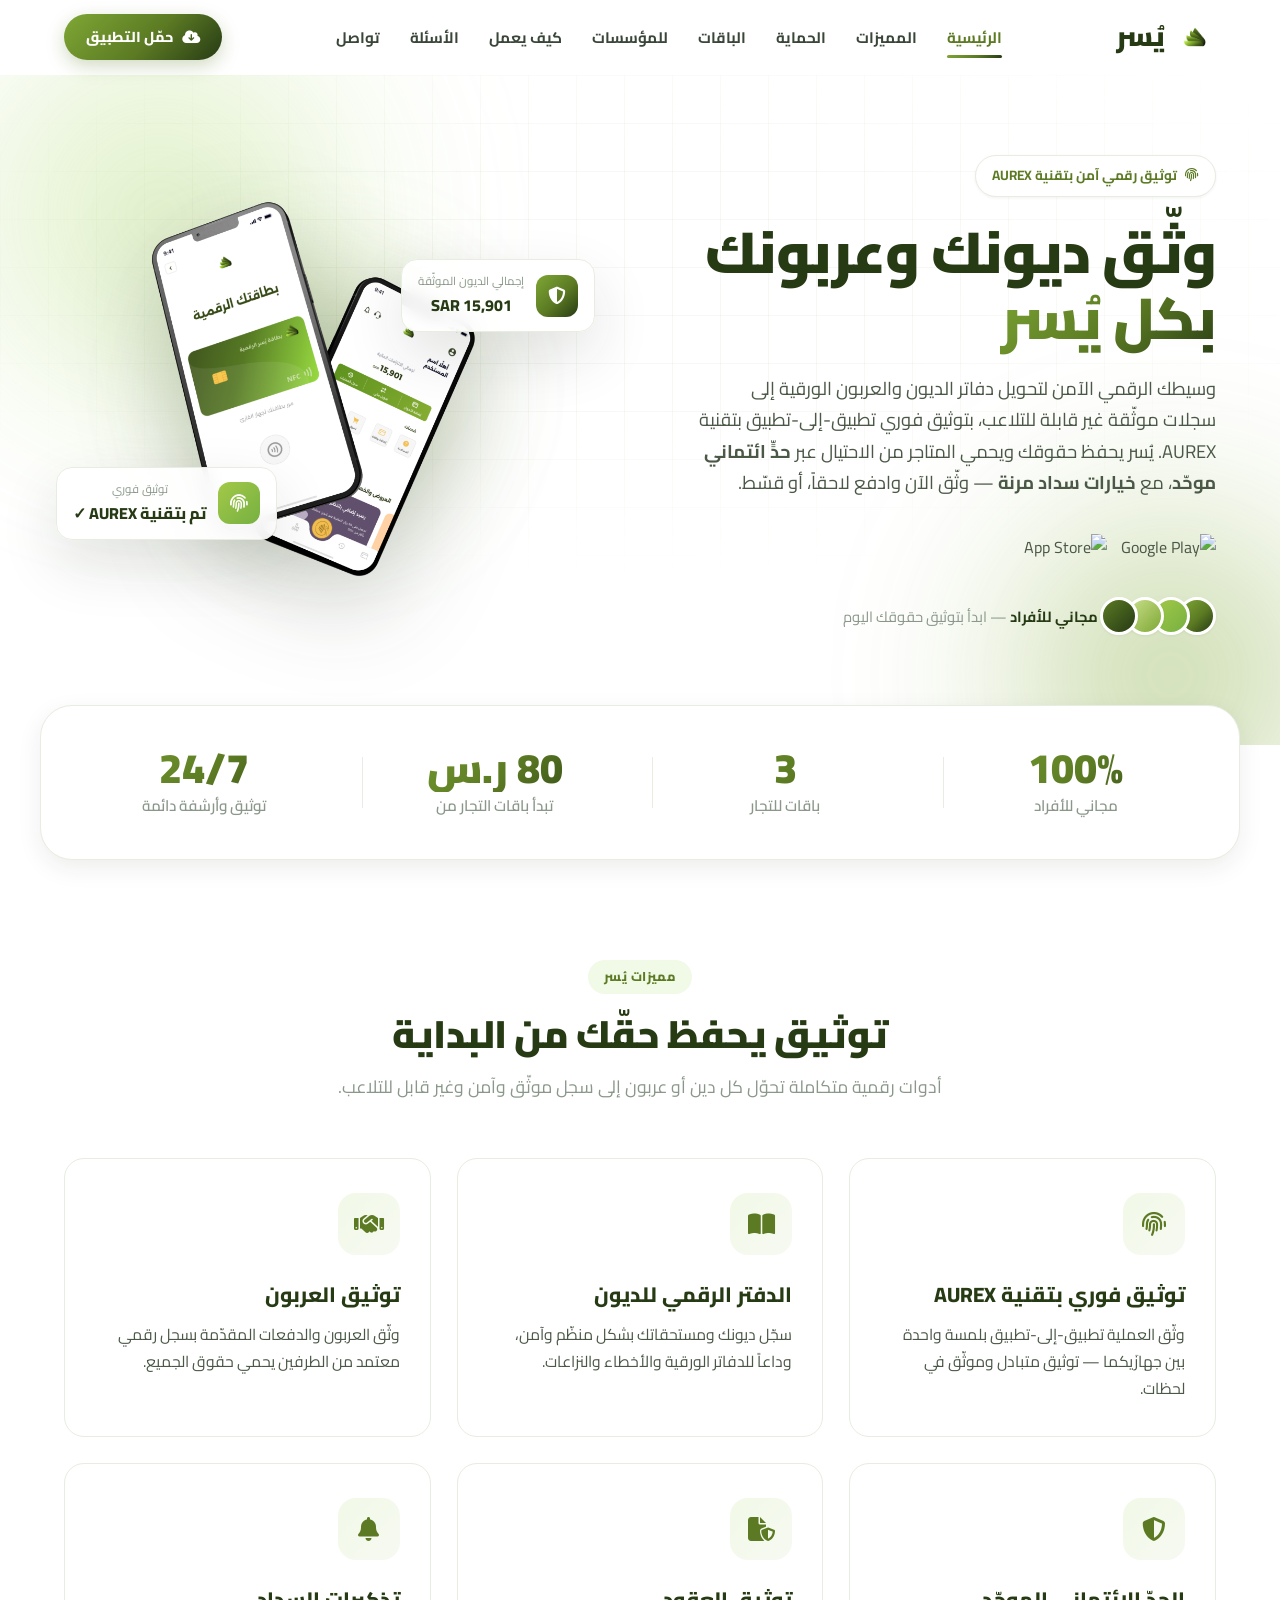
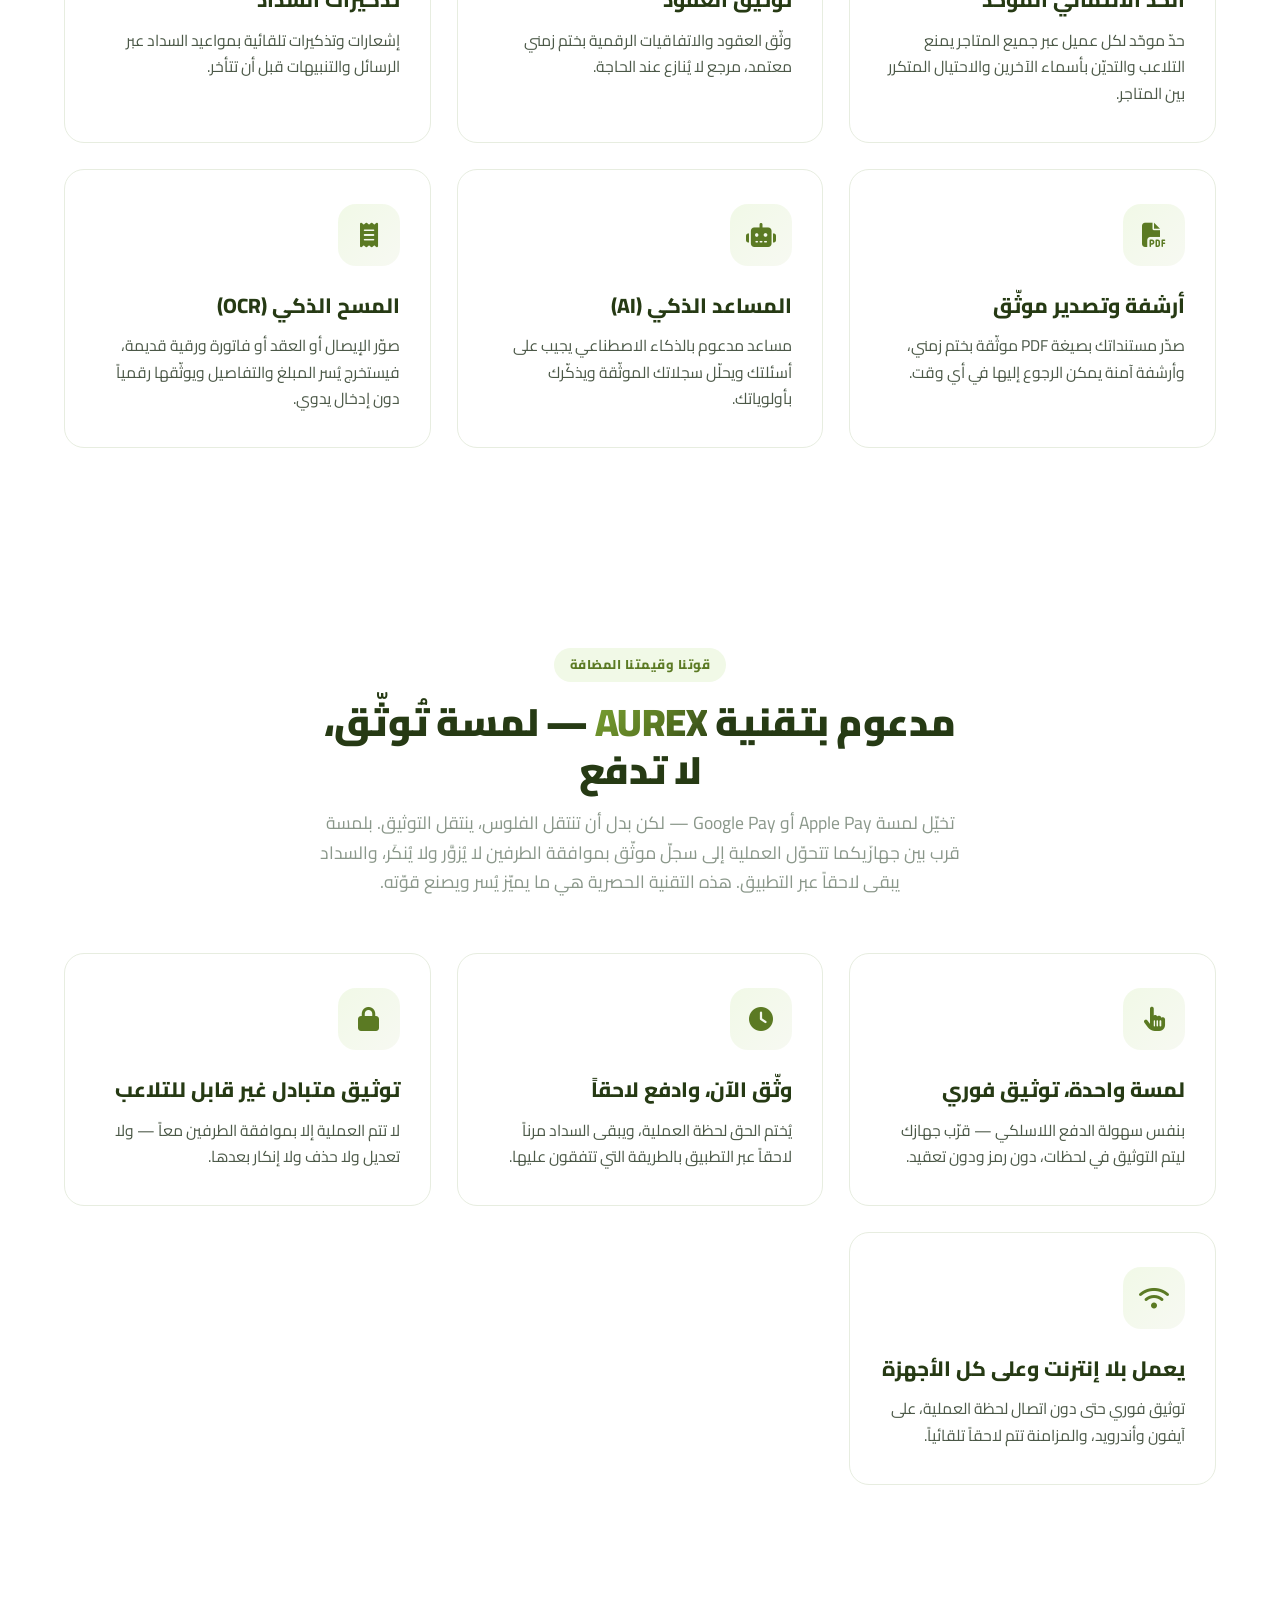
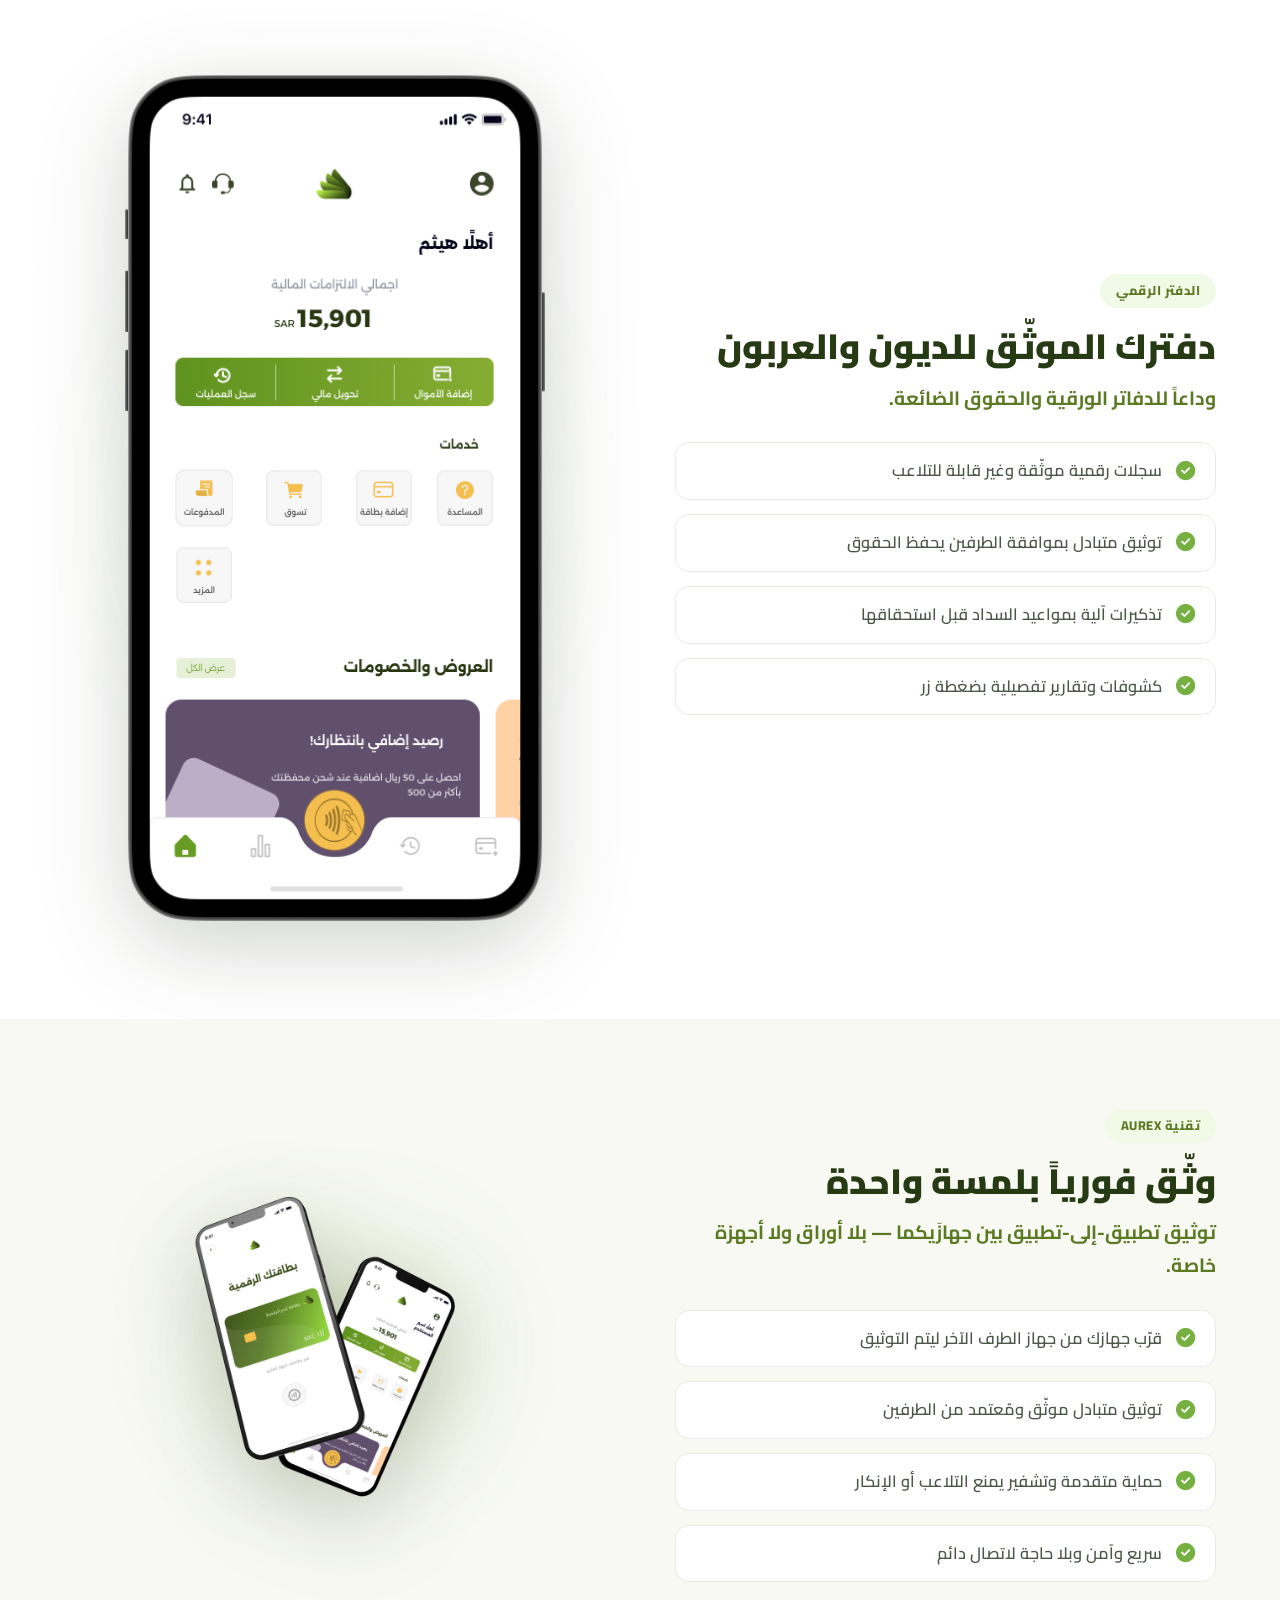
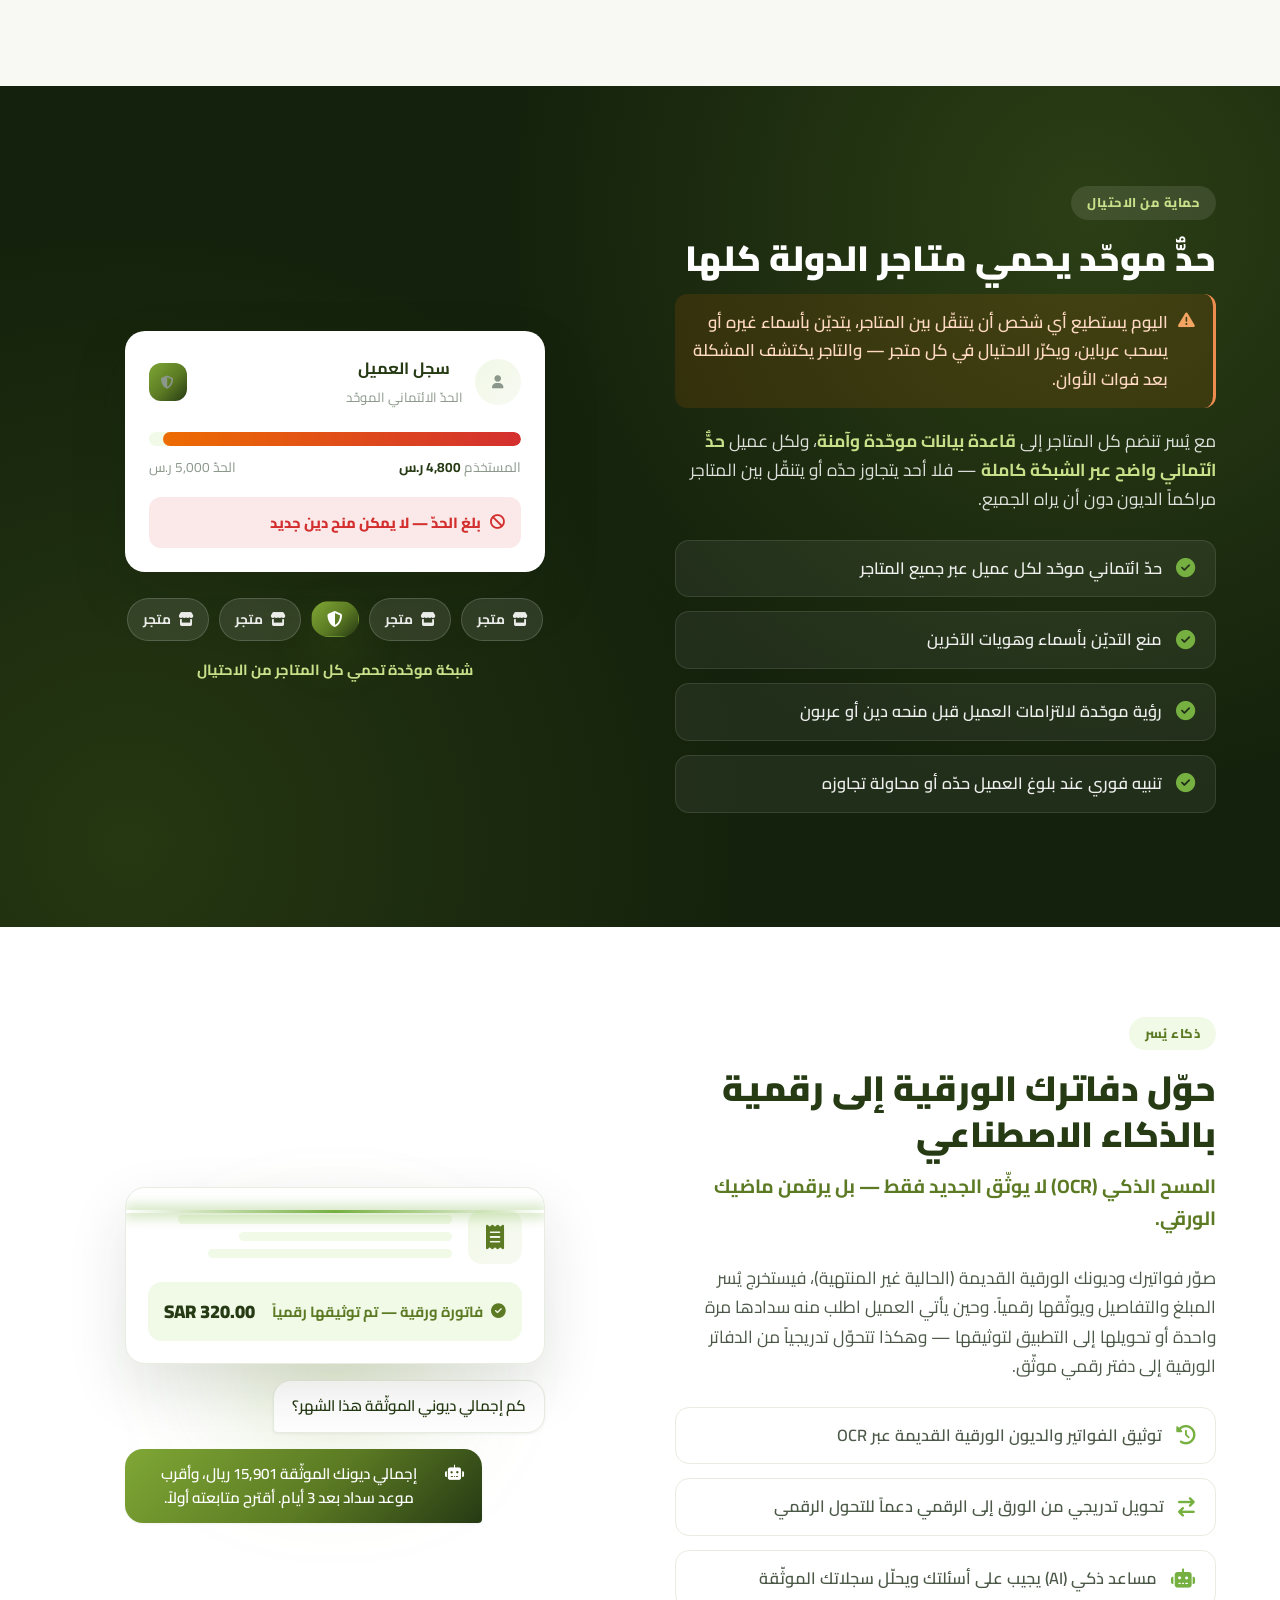
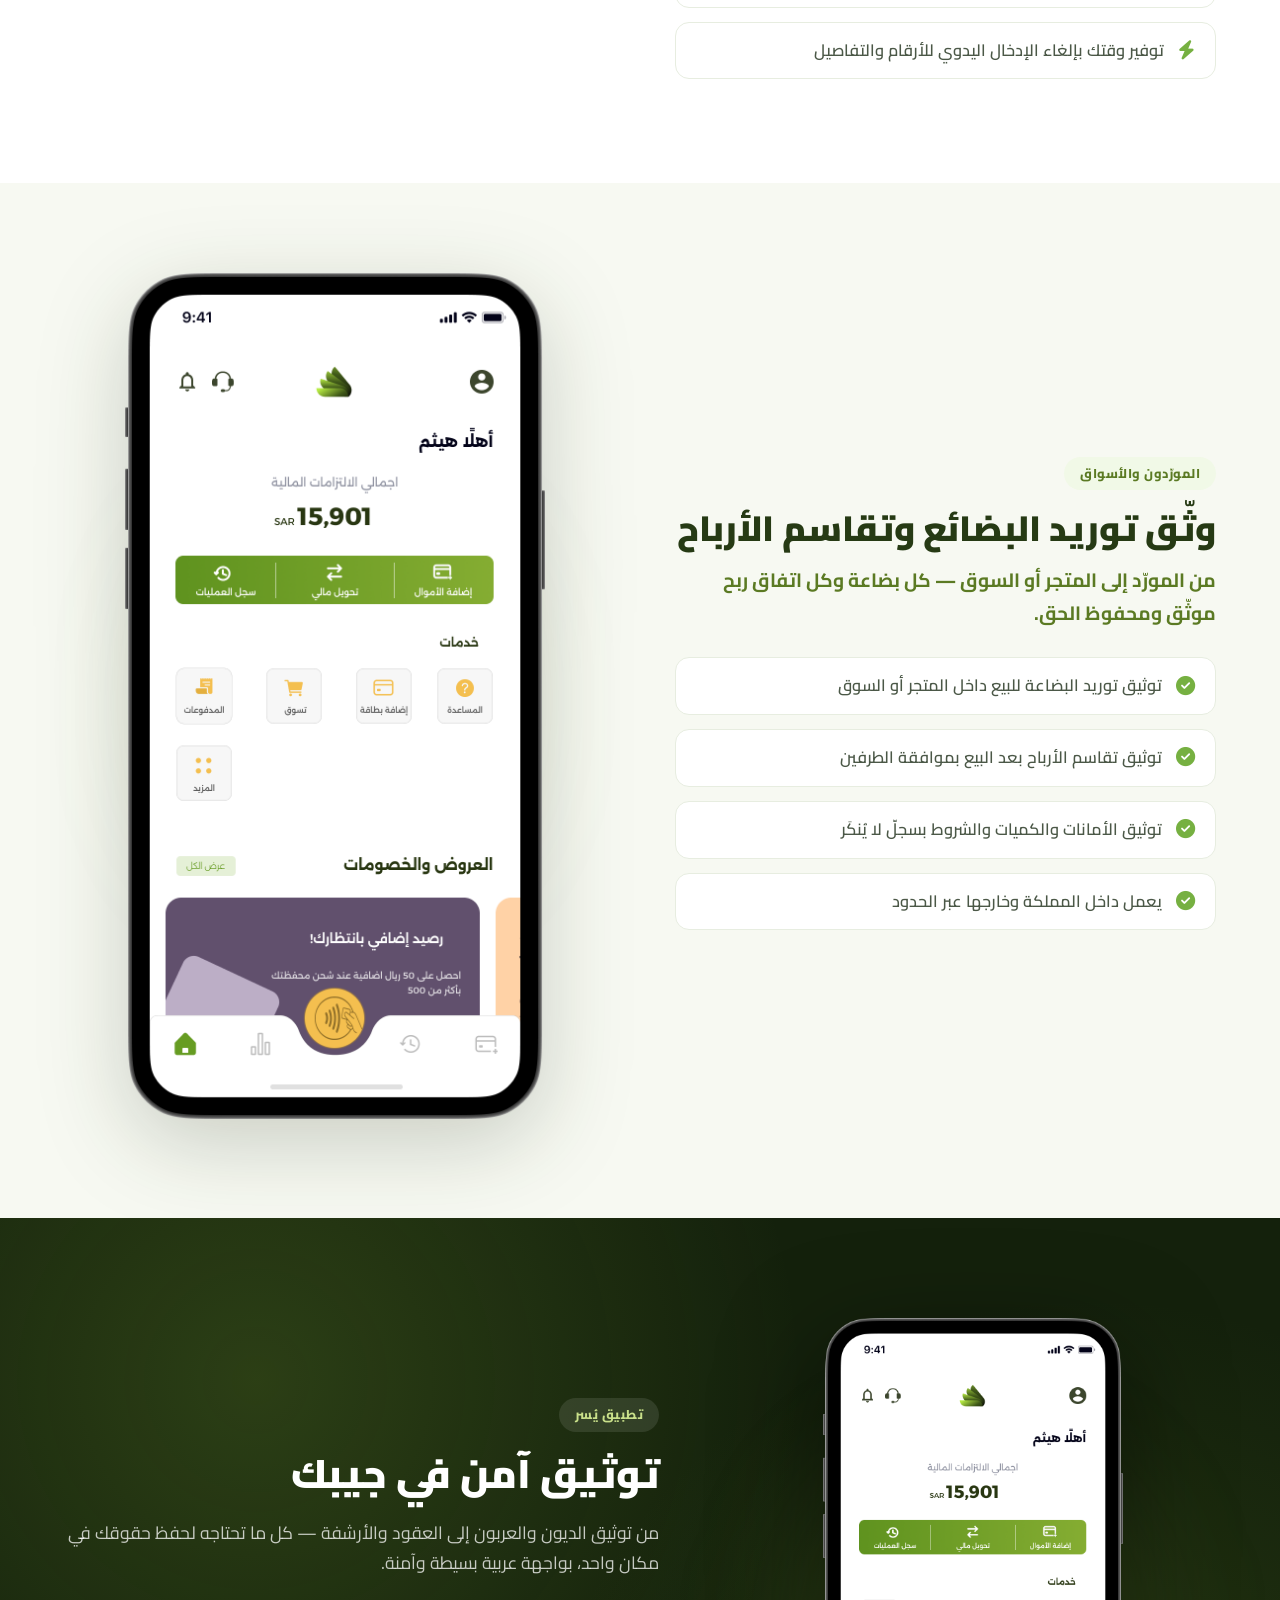
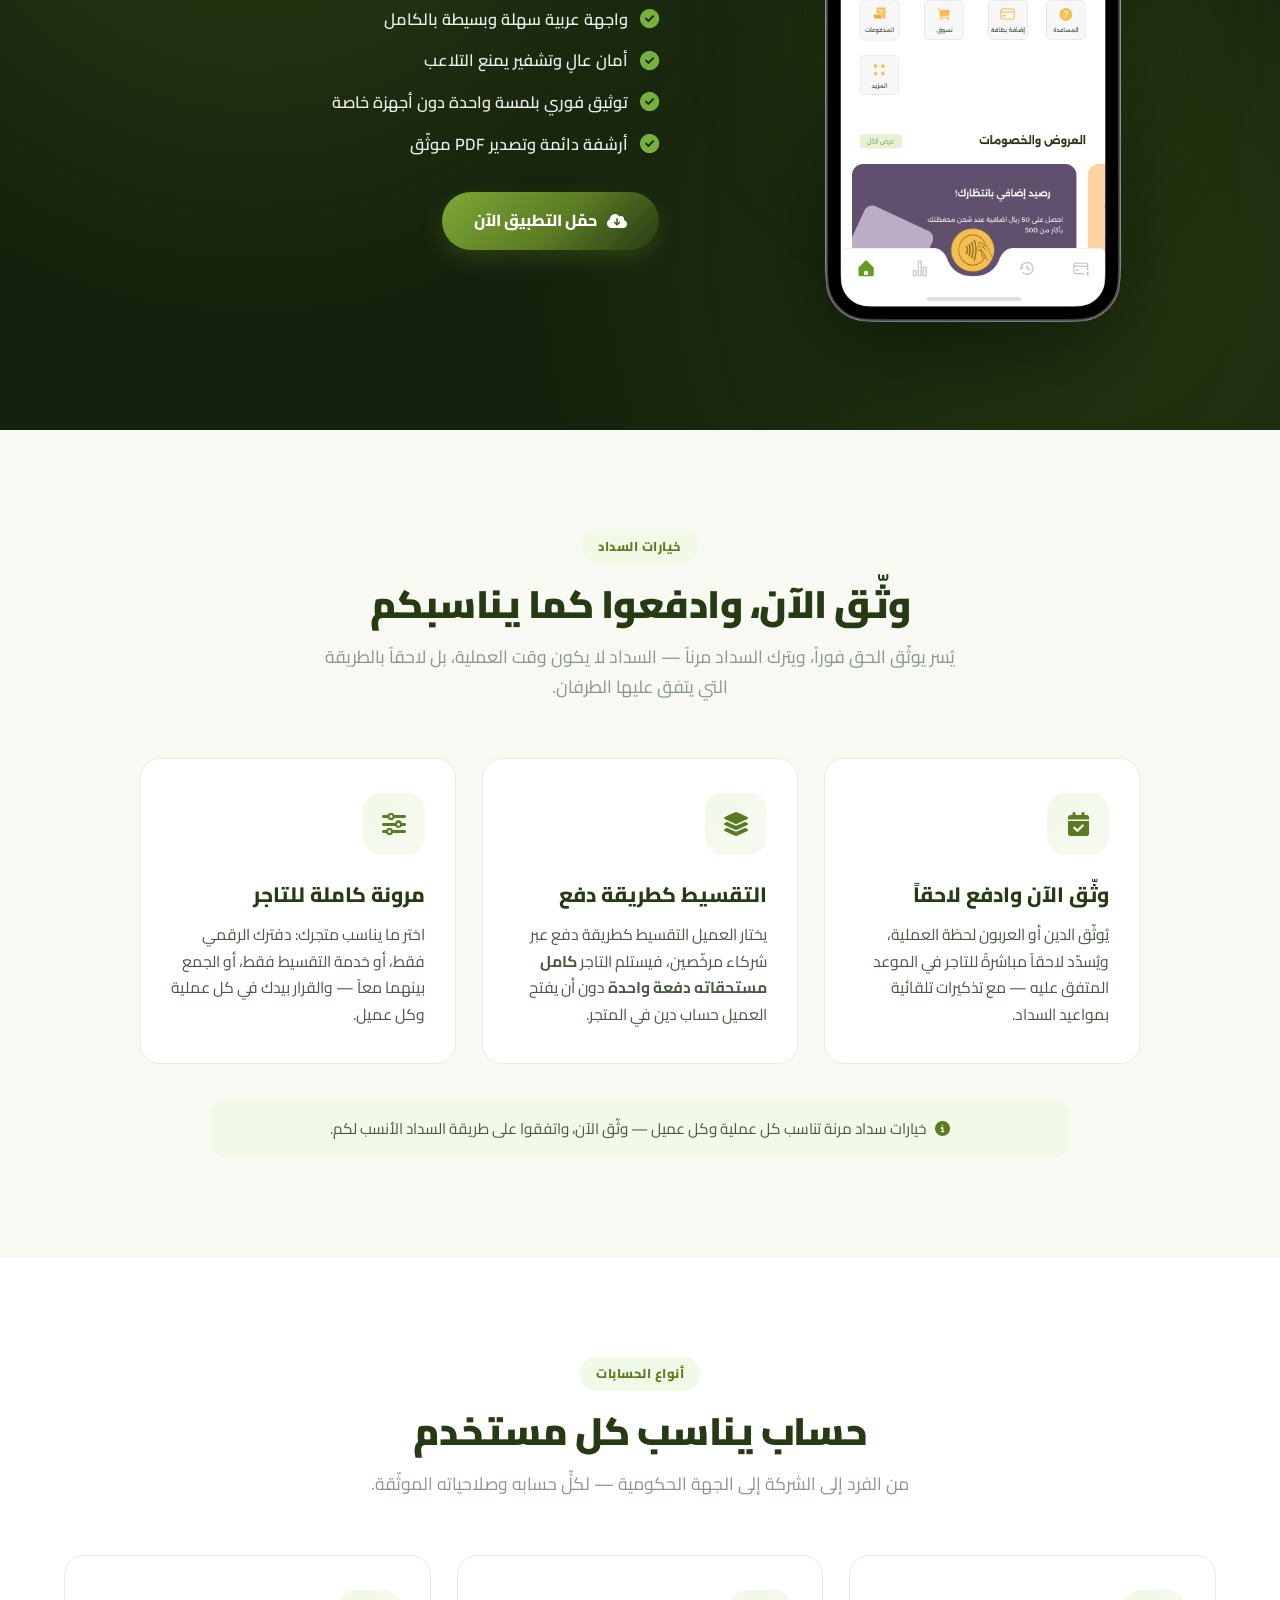
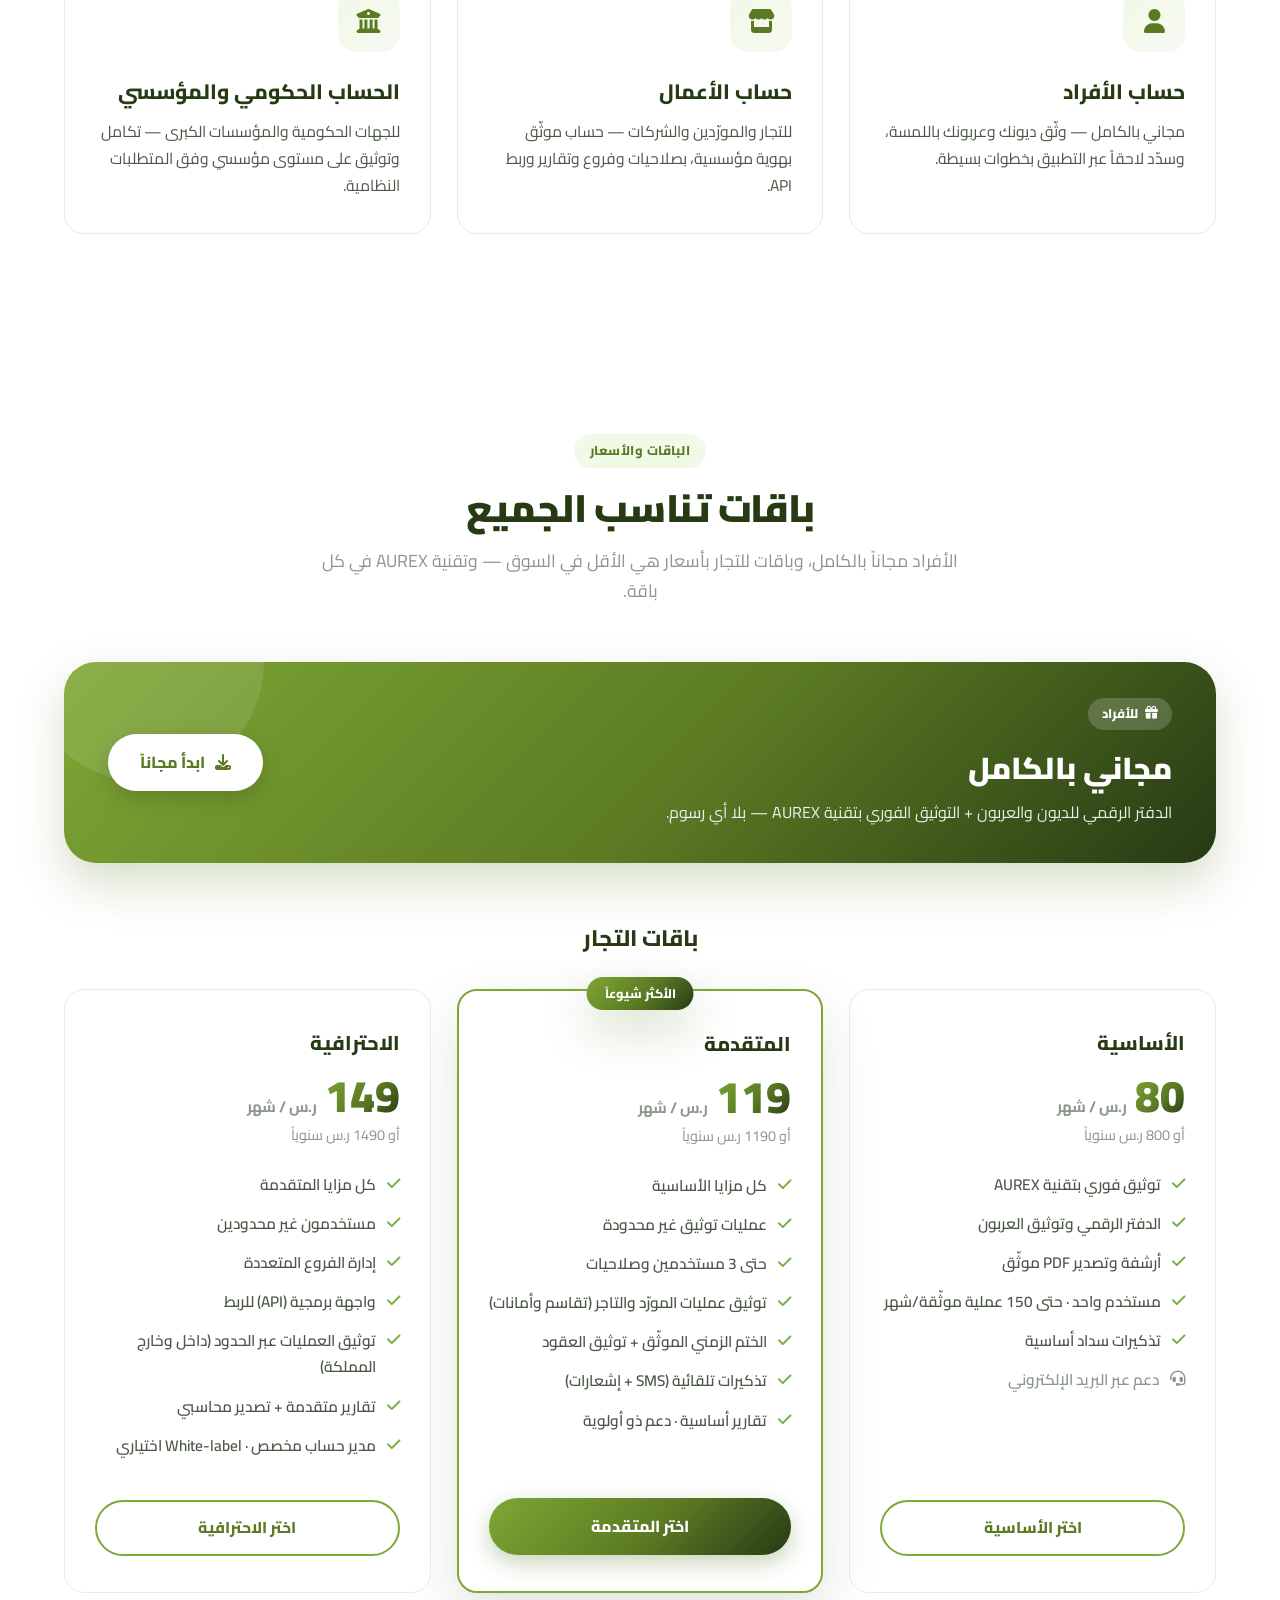
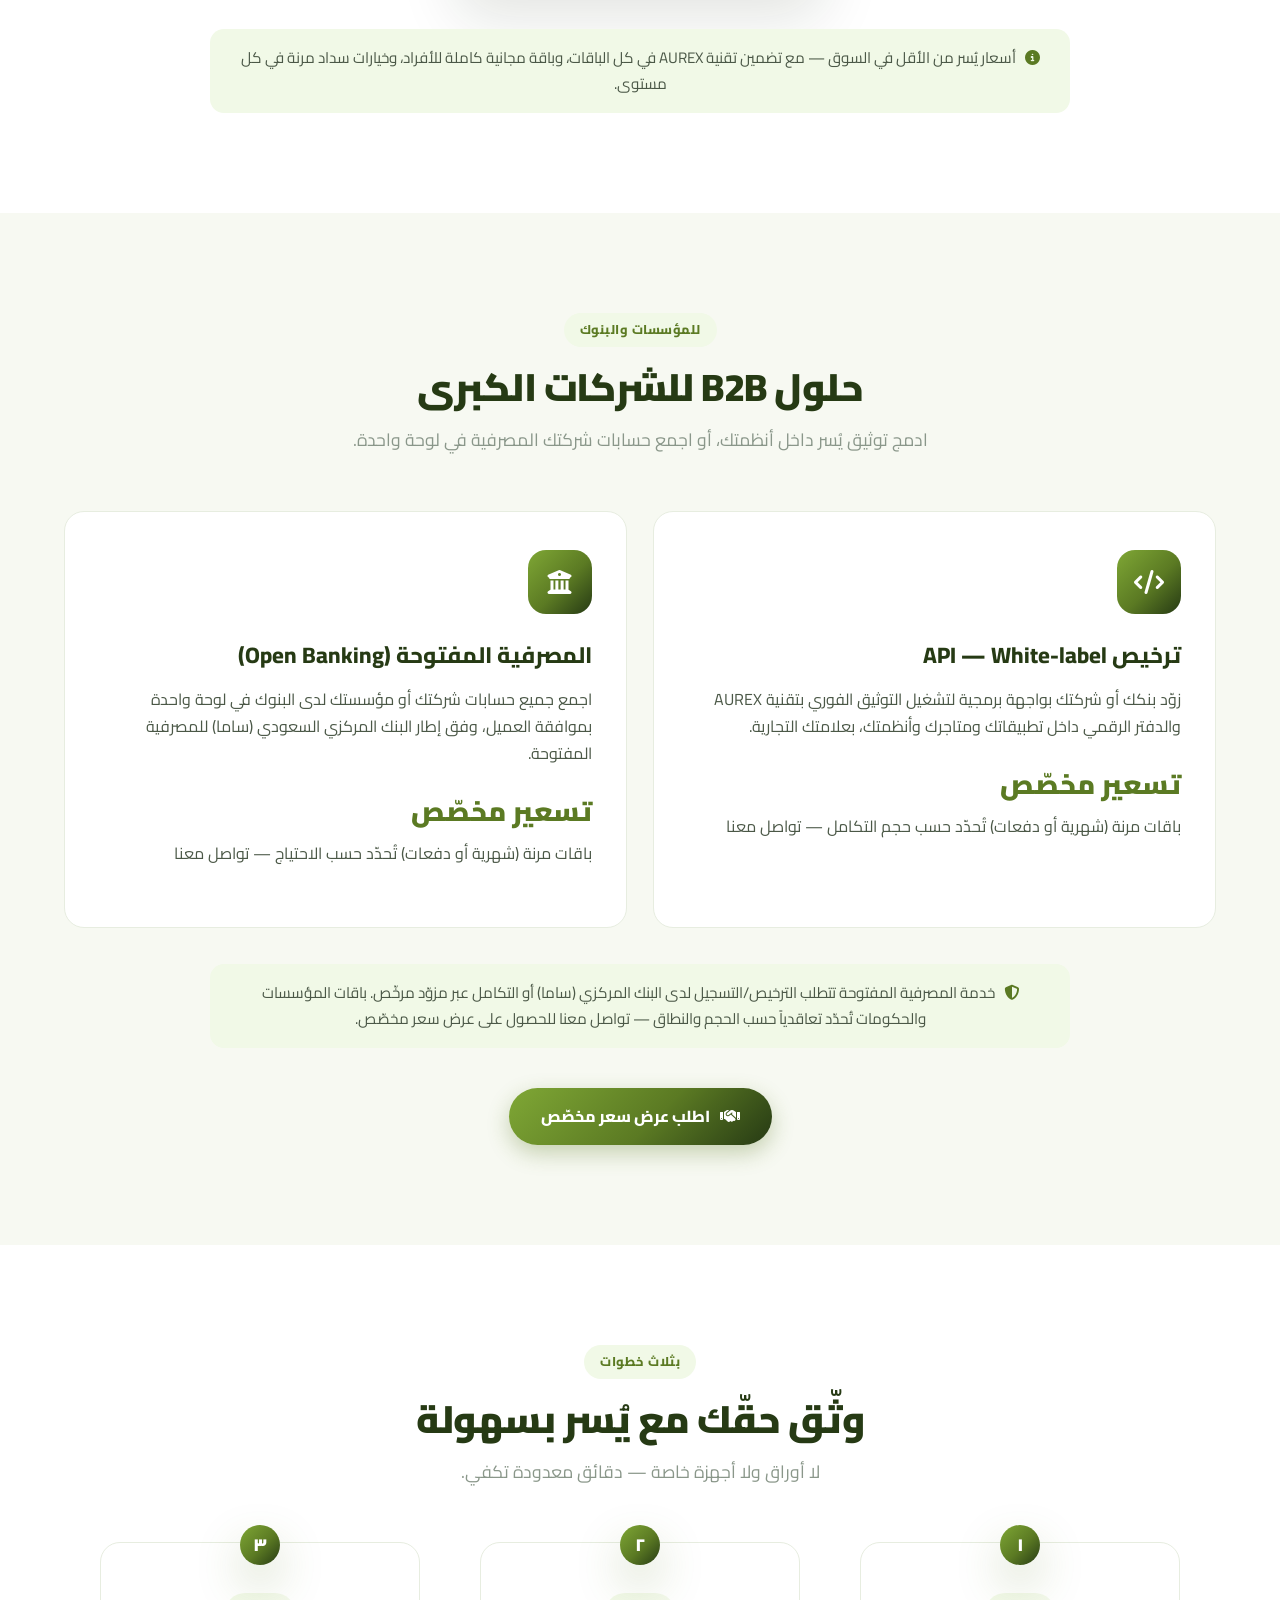
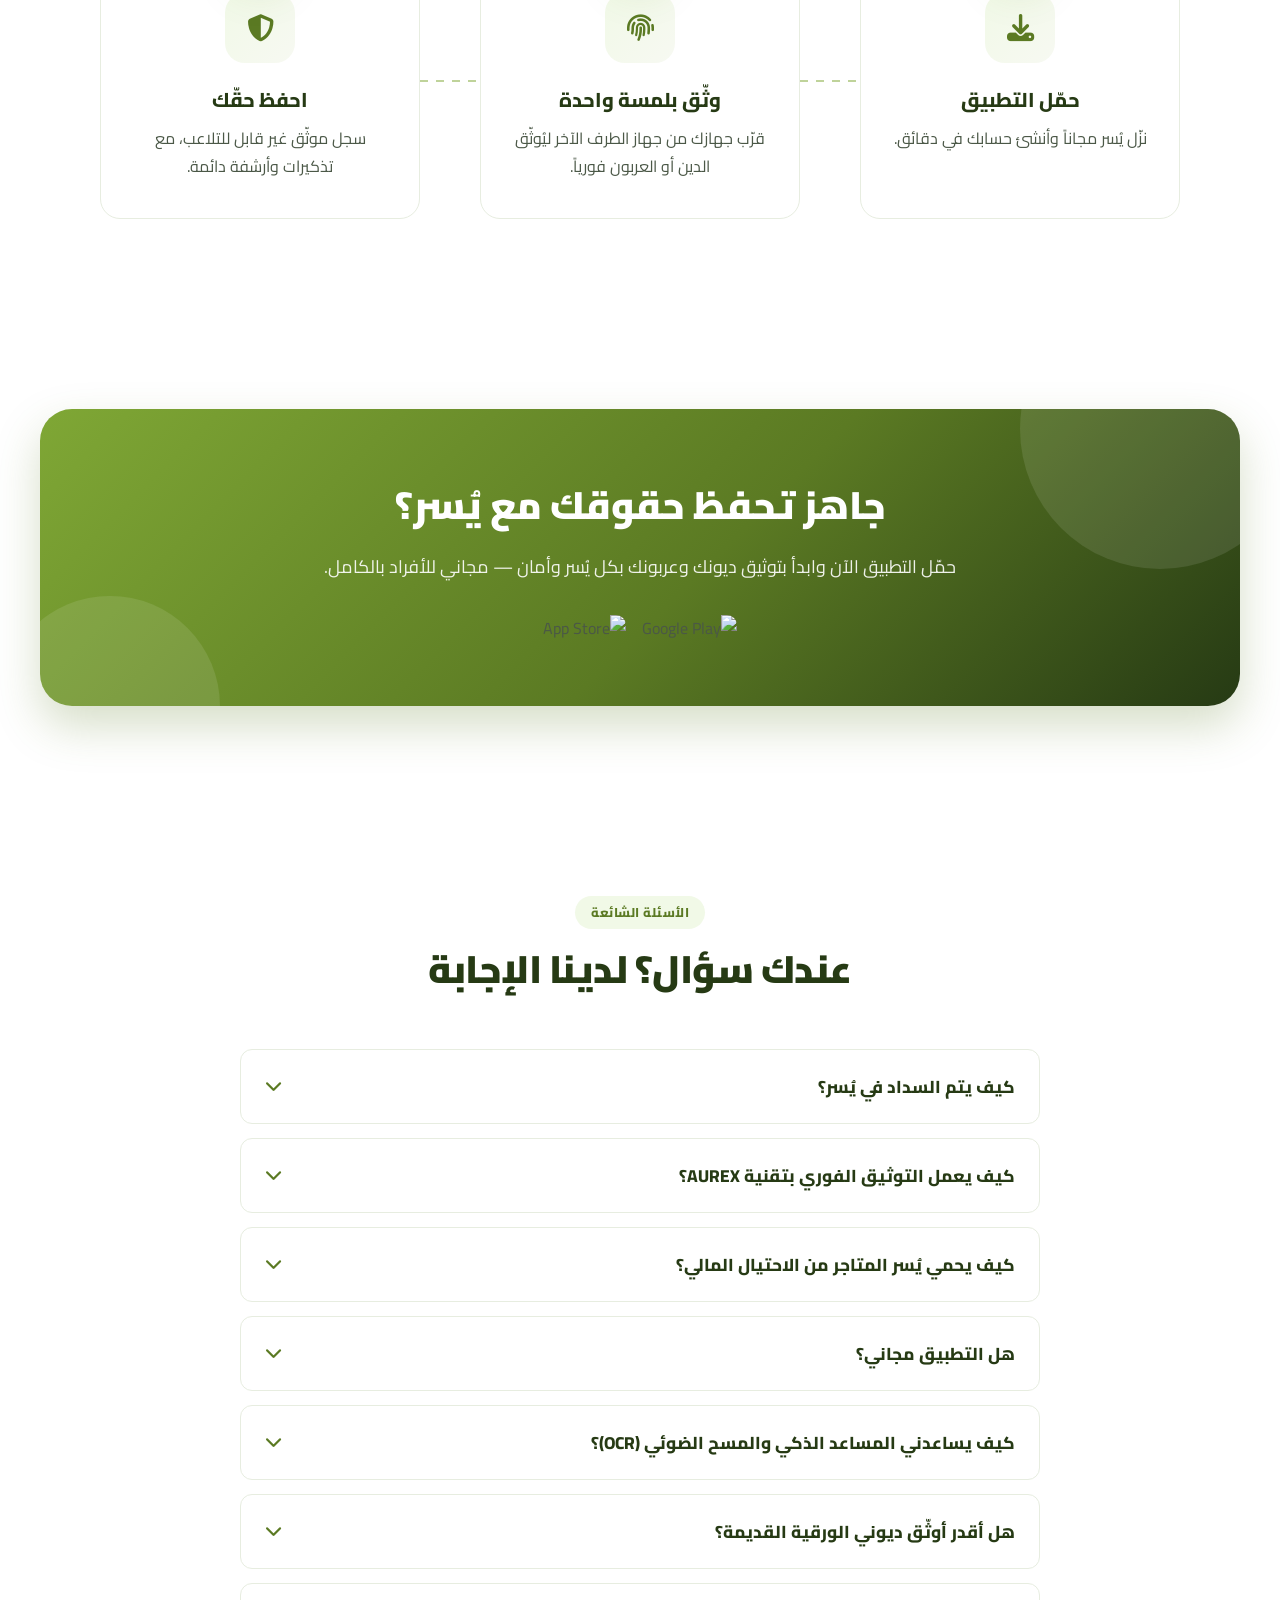
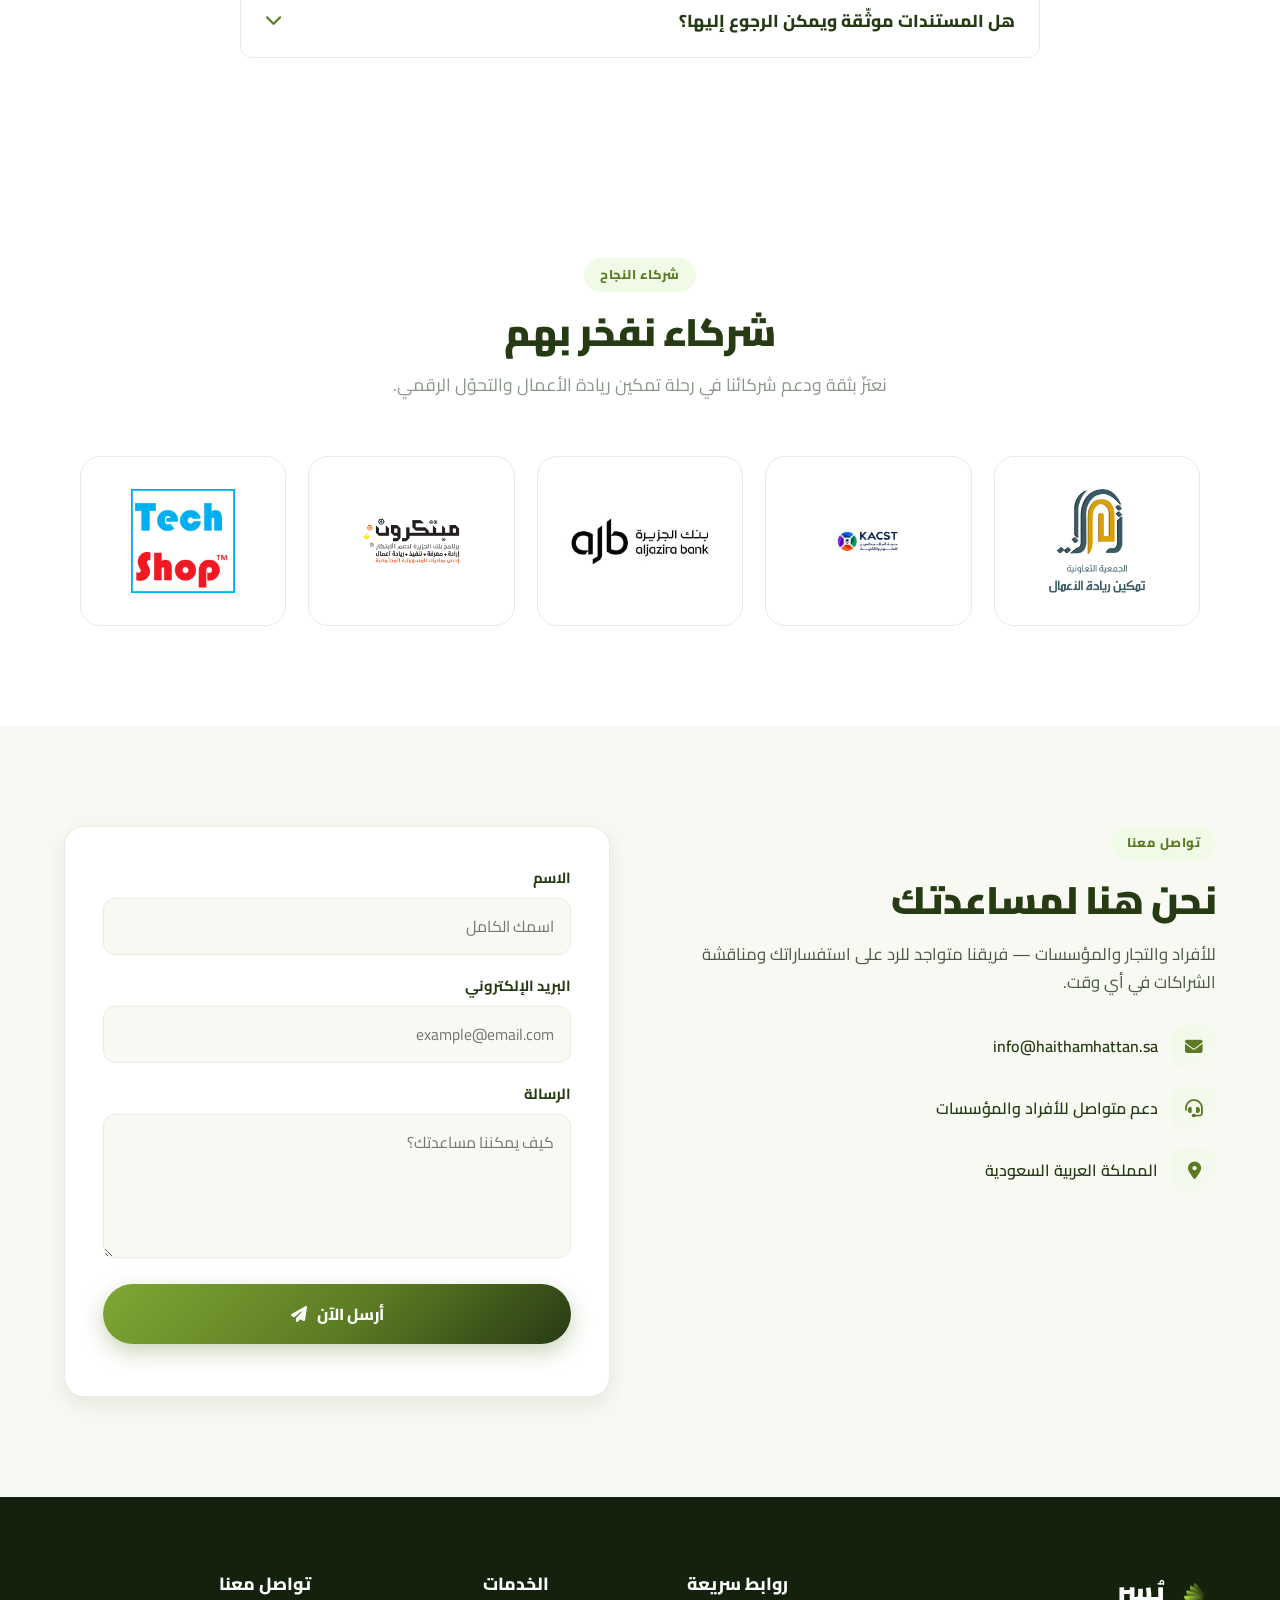
==== commit d4d4e46b: "إخفاء التقنيات الأساسية: استبدال كل ذكر NFC بالعلامة AUREX في الموقع والـ README Co-Authored-By: Cla" ====
--- a/index.html
+++ b/index.html
@@ -6,13 +6,13 @@
   <meta name="viewport" content="width=device-width,initial-scale=1">
   <title>يُسر | وثّق ديونك وعربونك بكل يُسر</title>
   <meta name="description"
-    content="يُسر — وسيط رقمي آمن لتوثيق الديون والعربون عبر NFC. حوّل دفاترك الورقية إلى سجلات موثّقة غير قابلة للتلاعب، واحفظ حقوقك. مجاني للأفراد، باقات للتجار، وحلول API للبنوك والمؤسسات.">
+    content="يُسر — وسيط رقمي آمن لتوثيق الديون والعربون بتقنية AUREX. حوّل دفاترك الورقية إلى سجلات موثّقة غير قابلة للتلاعب، واحفظ حقوقك. مجاني للأفراد، باقات للتجار، وحلول API للبنوك والمؤسسات.">
   <meta name="theme-color" content="#5B7A23">
   <script>document.documentElement.classList.add('js');</script>
 
   <meta property="og:title" content="يُسر | وثّق ديونك وعربونك بكل يُسر">
   <meta property="og:description"
-    content="وسيط رقمي آمن لتوثيق الديون والعربون عبر NFC — سجلات موثّقة غير قابلة للتلاعب تحفظ حقوقك.">
+    content="وسيط رقمي آمن لتوثيق الديون والعربون بتقنية AUREX — سجلات موثّقة غير قابلة للتلاعب تحفظ حقوقك.">
   <meta property="og:type" content="website">
   <meta property="og:image" content="assets/img/image.png">
 
@@ -72,11 +72,11 @@
       </div>
       <div class="container hero-grid">
         <div class="hero-text reveal">
-          <span class="hero-badge"><i class="fas fa-fingerprint"></i> توثيق رقمي آمن عبر NFC</span>
+          <span class="hero-badge"><i class="fas fa-fingerprint"></i> توثيق رقمي آمن بتقنية AUREX</span>
           <h1 class="hero-title">وثّق ديونك وعربونك<br><span class="grad-text">بكل يُسر</span></h1>
           <p class="hero-description">
             وسيطك الرقمي الآمن لتحويل دفاتر الديون والعربون الورقية إلى سجلات موثّقة غير قابلة للتلاعب،
-            بتوثيق فوري تطبيق-إلى-تطبيق عبر NFC. يُسر يحفظ حقوقك ويحمي المتاجر من الاحتيال عبر
+            بتوثيق فوري تطبيق-إلى-تطبيق بتقنية AUREX. يُسر يحفظ حقوقك ويحمي المتاجر من الاحتيال عبر
             <strong>حدٍّ ائتماني موحّد</strong>، مع <strong>خيارات سداد مرنة</strong> — وثّق الآن وادفع لاحقاً، أو قسّط.
           </p>
           <div class="hero-cta">
@@ -109,7 +109,7 @@
             <div class="fc-icon mint"><i class="fas fa-fingerprint"></i></div>
             <div>
               <span class="fc-label">توثيق فوري</span>
-              <span class="fc-value">تم عبر NFC ✓</span>
+              <span class="fc-value">تم بتقنية AUREX ✓</span>
             </div>
           </div>
         </div>
@@ -150,7 +150,7 @@
         <div class="feature-grid">
           <article class="feature-card reveal">
             <div class="feature-icon"><i class="fas fa-fingerprint"></i></div>
-            <h3>توثيق فوري عبر NFC</h3>
+            <h3>توثيق فوري بتقنية AUREX</h3>
             <p>وثّق العملية تطبيق-إلى-تطبيق بلمسة واحدة بين جهازَيكما — توثيق متبادل وموثّق في لحظات.</p>
           </article>
           <article class="feature-card reveal">
@@ -253,15 +253,15 @@
       </div>
     </section>
 
-    <!-- Detail: NFC Documentation -->
+    <!-- Detail: AUREX Documentation -->
     <section class="detail-section alt-bg">
       <div class="container detail-grid reverse">
         <div class="detail-image reveal">
           <div class="detail-glow"></div>
-          <img src="assets/img/image.png" alt="التوثيق الفوري عبر NFC في يُسر">
+          <img src="assets/img/image.png" alt="التوثيق الفوري بتقنية AUREX في يُسر">
         </div>
         <div class="detail-content reveal">
-          <span class="eyebrow">تقنية NFC</span>
+          <span class="eyebrow">تقنية AUREX</span>
           <h2 class="detail-title">وثّق فورياً بلمسة واحدة</h2>
           <p class="detail-lead">توثيق تطبيق-إلى-تطبيق بين جهازَيكما — بلا أوراق ولا أجهزة خاصة.</p>
           <ul class="detail-list">
@@ -398,7 +398,7 @@
           <ul class="feature-list">
             <li><i class="fas fa-circle-check"></i> واجهة عربية سهلة وبسيطة بالكامل</li>
             <li><i class="fas fa-circle-check"></i> أمان عالٍ وتشفير يمنع التلاعب</li>
-            <li><i class="fas fa-circle-check"></i> توثيق فوري بلمسة NFC دون أجهزة خاصة</li>
+            <li><i class="fas fa-circle-check"></i> توثيق فوري بلمسة واحدة دون أجهزة خاصة</li>
             <li><i class="fas fa-circle-check"></i> أرشفة دائمة وتصدير PDF موثّق</li>
           </ul>
           <a href="#download" class="btn-primary"><i class="fas fa-cloud-arrow-down"></i> حمّل التطبيق الآن</a>
@@ -475,7 +475,7 @@
         <div class="section-head reveal">
           <span class="eyebrow">الباقات والأسعار</span>
           <h2 class="section-title">باقات تناسب الجميع</h2>
-          <p class="section-sub">الأفراد مجاناً بالكامل، وباقات للتجار بأسعار هي الأقل في السوق — وتقنية NFC في كل
+          <p class="section-sub">الأفراد مجاناً بالكامل، وباقات للتجار بأسعار هي الأقل في السوق — وتقنية AUREX في كل
             باقة.</p>
         </div>
 
@@ -483,7 +483,7 @@
           <div class="free-banner-text">
             <span class="free-tag"><i class="fas fa-gift"></i> للأفراد</span>
             <h3>مجاني بالكامل</h3>
-            <p>الدفتر الرقمي للديون والعربون + التوثيق الفوري عبر NFC — بلا أي رسوم.</p>
+            <p>الدفتر الرقمي للديون والعربون + التوثيق الفوري بتقنية AUREX — بلا أي رسوم.</p>
           </div>
           <a href="#download" class="btn-primary"><i class="fas fa-download"></i> ابدأ مجاناً</a>
         </div>
@@ -495,7 +495,7 @@
             <div class="price-amount"><span class="price-num">80</span> <span class="price-cur">ر.س / شهر</span></div>
             <p class="price-year">أو 800 ر.س سنوياً</p>
             <ul class="price-list">
-              <li><i class="fas fa-check"></i> توثيق فوري بتقنية NFC</li>
+              <li><i class="fas fa-check"></i> توثيق فوري بتقنية AUREX</li>
               <li><i class="fas fa-check"></i> الدفتر الرقمي وتوثيق العربون</li>
               <li><i class="fas fa-check"></i> أرشفة وتصدير PDF موثّق</li>
               <li><i class="fas fa-check"></i> مستخدم واحد · حتى 150 عملية موثّقة/شهر</li>
@@ -539,7 +539,7 @@
           </article>
         </div>
         <p class="pricing-note reveal"><i class="fas fa-circle-info"></i> أسعار يُسر من الأقل في السوق — مع تضمين
-          تقنية NFC في كل الباقات، وباقة مجانية كاملة للأفراد، وخيارات سداد مرنة في كل مستوى.</p>
+          تقنية AUREX في كل الباقات، وباقة مجانية كاملة للأفراد، وخيارات سداد مرنة في كل مستوى.</p>
       </div>
     </section>
 
@@ -555,7 +555,7 @@
           <article class="business-card reveal">
             <div class="business-icon"><i class="fas fa-code"></i></div>
             <h3>ترخيص API — White-label</h3>
-            <p>زوّد بنكك أو شركتك بواجهة برمجية لتشغيل التوثيق الفوري بتقنية NFC والدفتر الرقمي داخل تطبيقاتك ومتاجرك
+            <p>زوّد بنكك أو شركتك بواجهة برمجية لتشغيل التوثيق الفوري بتقنية AUREX والدفتر الرقمي داخل تطبيقاتك ومتاجرك
               وأنظمتك، بعلامتك التجارية.</p>
             <div class="business-price">تسعير مخصّص</div>
             <p class="business-model">باقات مرنة (شهرية أو دفعات) تُحدّد حسب حجم التكامل — تواصل معنا</p>
@@ -597,7 +597,7 @@
           <div class="step-card reveal">
             <span class="step-num">٢</span>
             <div class="step-icon"><i class="fas fa-fingerprint"></i></div>
-            <h3>وثّق بلمسة NFC</h3>
+            <h3>وثّق بلمسة واحدة</h3>
             <p>قرّب جهازك من جهاز الطرف الآخر ليُوثّق الدين أو العربون فورياً.</p>
           </div>
           <div class="step-line"></div>
@@ -644,7 +644,7 @@
             </div>
           </div>
           <div class="faq-item reveal">
-            <button class="faq-q">كيف يعمل التوثيق الفوري بتقنية NFC؟ <i class="fas fa-chevron-down"></i></button>
+            <button class="faq-q">كيف يعمل التوثيق الفوري بتقنية AUREX؟ <i class="fas fa-chevron-down"></i></button>
             <div class="faq-a">
               <p>يكفي أن تقرّب جهازك من جهاز الطرف الآخر، فيتم توثيق العملية تطبيق-إلى-تطبيق بشكل متبادل ومعتمد من
                 الطرفين في لحظات — دون أوراق أو أجهزة خاصة.</p>
@@ -661,7 +661,7 @@
           <div class="faq-item reveal">
             <button class="faq-q">هل التطبيق مجاني؟ <i class="fas fa-chevron-down"></i></button>
             <div class="faq-a">
-              <p>نعم، يُسر مجاني بالكامل للأفراد ويشمل الدفتر الرقمي والتوثيق عبر NFC. أما التجار فلديهم 3 باقات
+              <p>نعم، يُسر مجاني بالكامل للأفراد ويشمل الدفتر الرقمي والتوثيق بتقنية AUREX. أما التجار فلديهم 3 باقات
                 مدفوعة تبدأ من 19 ر.س شهرياً، مع حلول API ومصرفية مفتوحة للمؤسسات والبنوك.</p>
             </div>
           </div>
@@ -761,7 +761,7 @@
           <img src="assets/img/Yusr.png" alt="شعار يُسر" class="logo">
           <span class="brand-name footer-brand">يُسر</span>
         </a>
-        <p class="footer-about">يُسر — وسيطك الرقمي الآمن لتوثيق الديون والعربون عبر NFC، يحفظ حقوقك بسجلات موثّقة غير
+        <p class="footer-about">يُسر — وسيطك الرقمي الآمن لتوثيق الديون والعربون بتقنية AUREX، يحفظ حقوقك بسجلات موثّقة غير
           قابلة للتلاعب.</p>
         <div class="social-links">
           <a href="#" title="X"><i class="fab fa-x-twitter"></i></a>
@@ -783,7 +783,7 @@
       <div class="footer-column">
         <h3 class="footer-title">الخدمات</h3>
         <ul class="footer-links">
-          <li><a href="#features">التوثيق عبر NFC</a></li>
+          <li><a href="#features">التوثيق بتقنية AUREX</a></li>
           <li><a href="#features">الدفتر الرقمي والعربون</a></li>
           <li><a href="#features">المساعد الذكي و OCR</a></li>
           <li><a href="#business">حلول المؤسسات والبنوك</a></li>
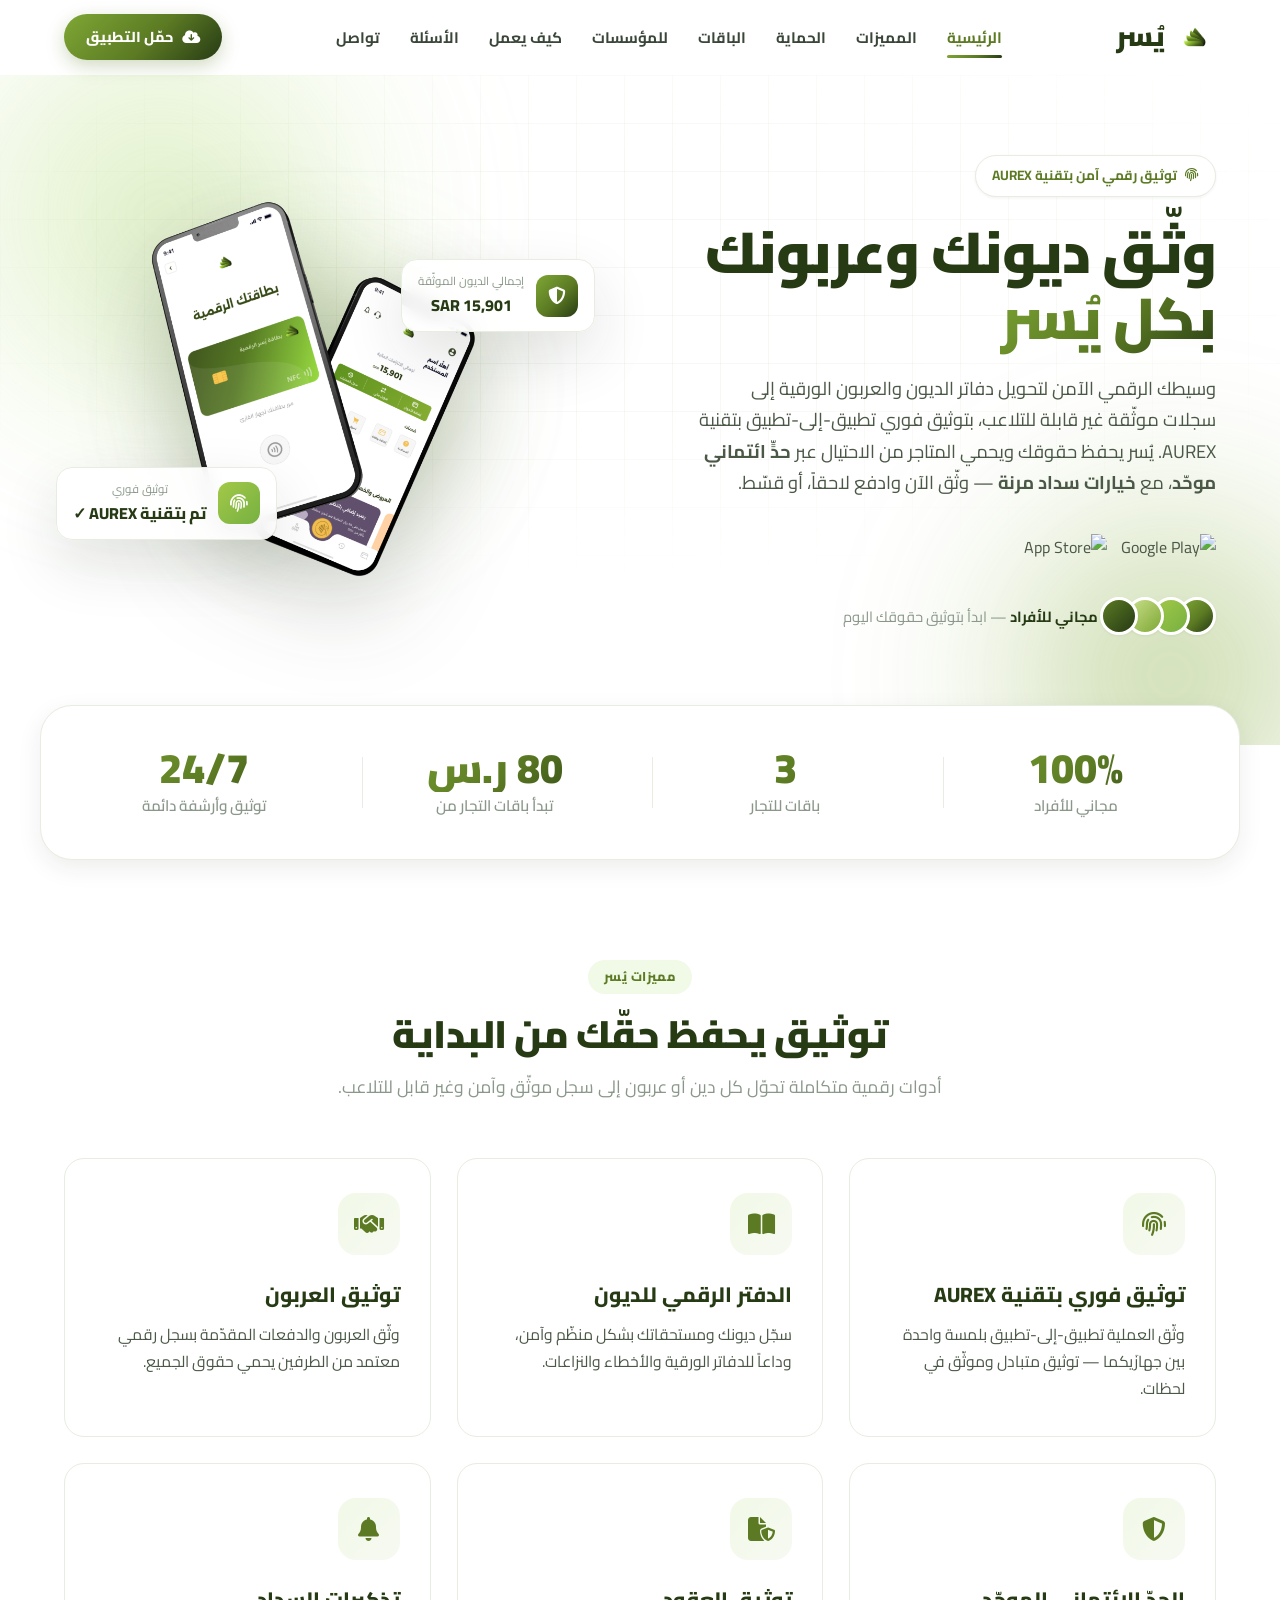
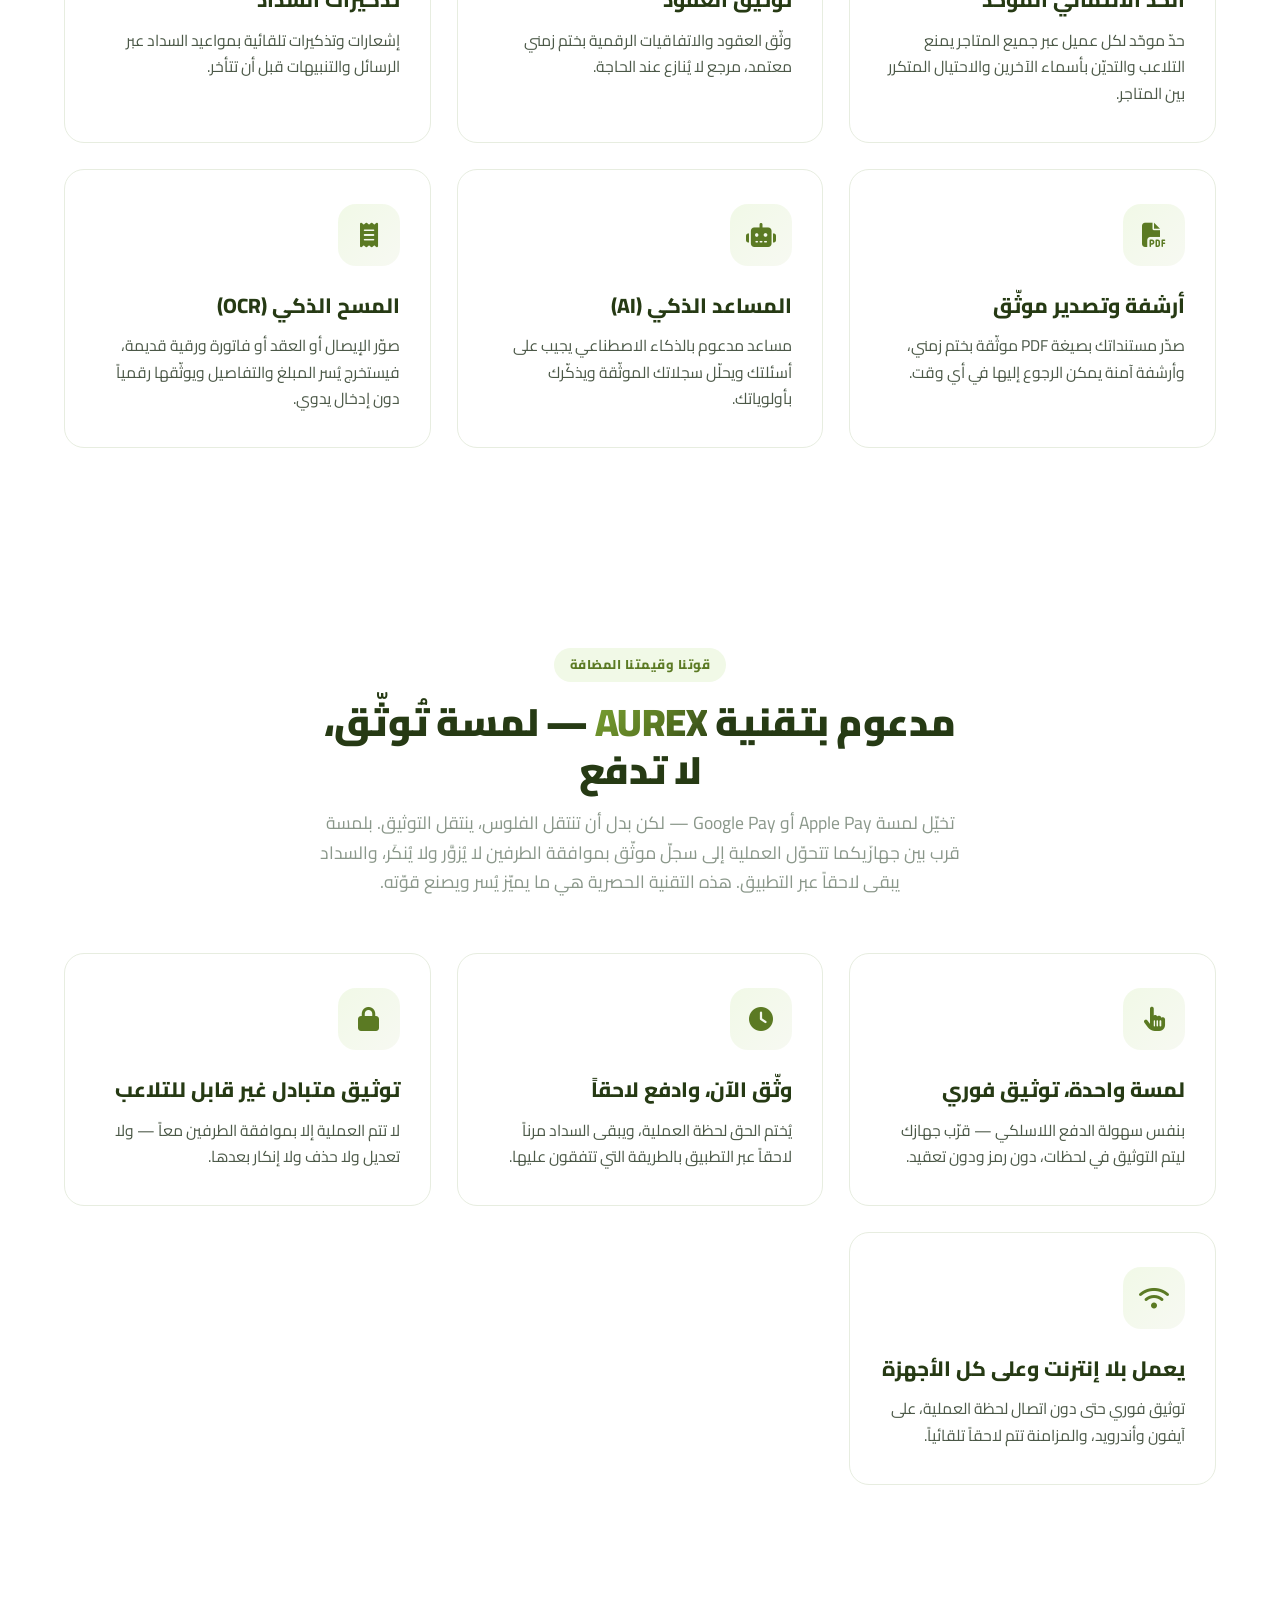
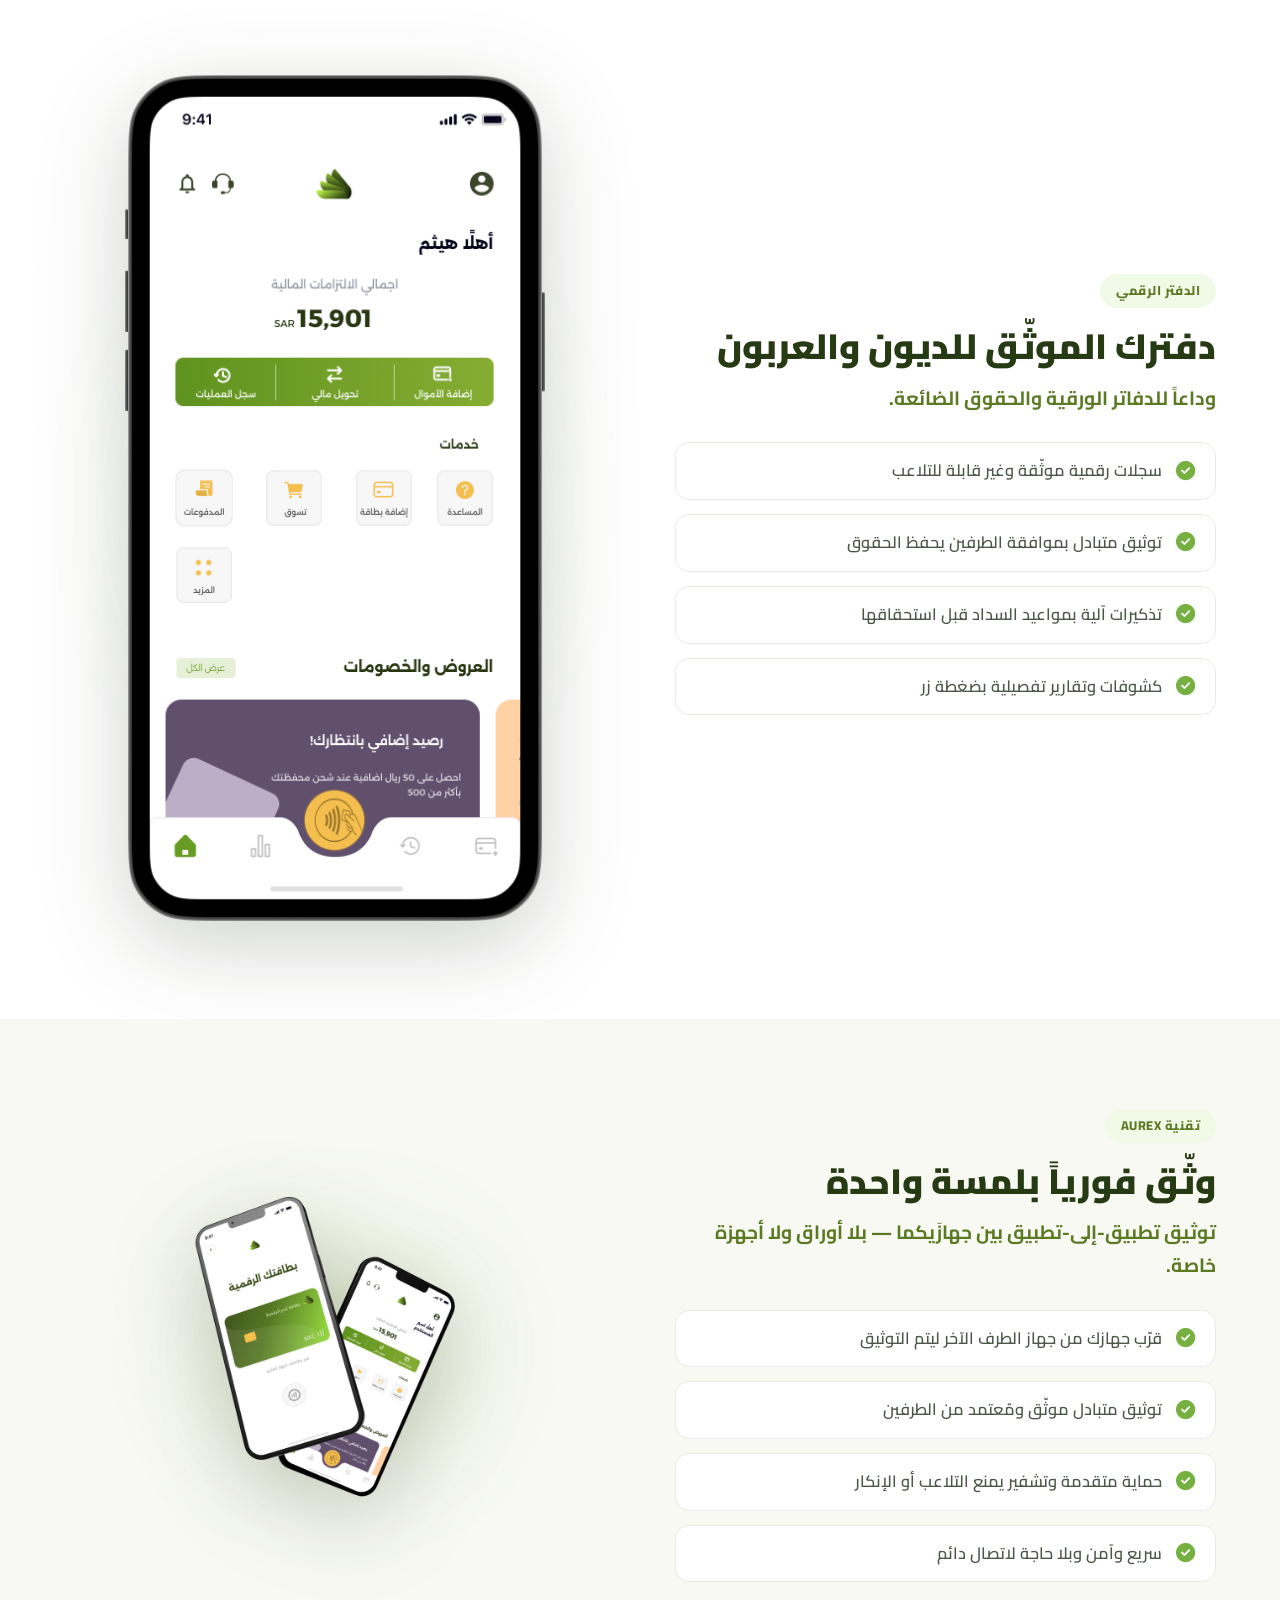
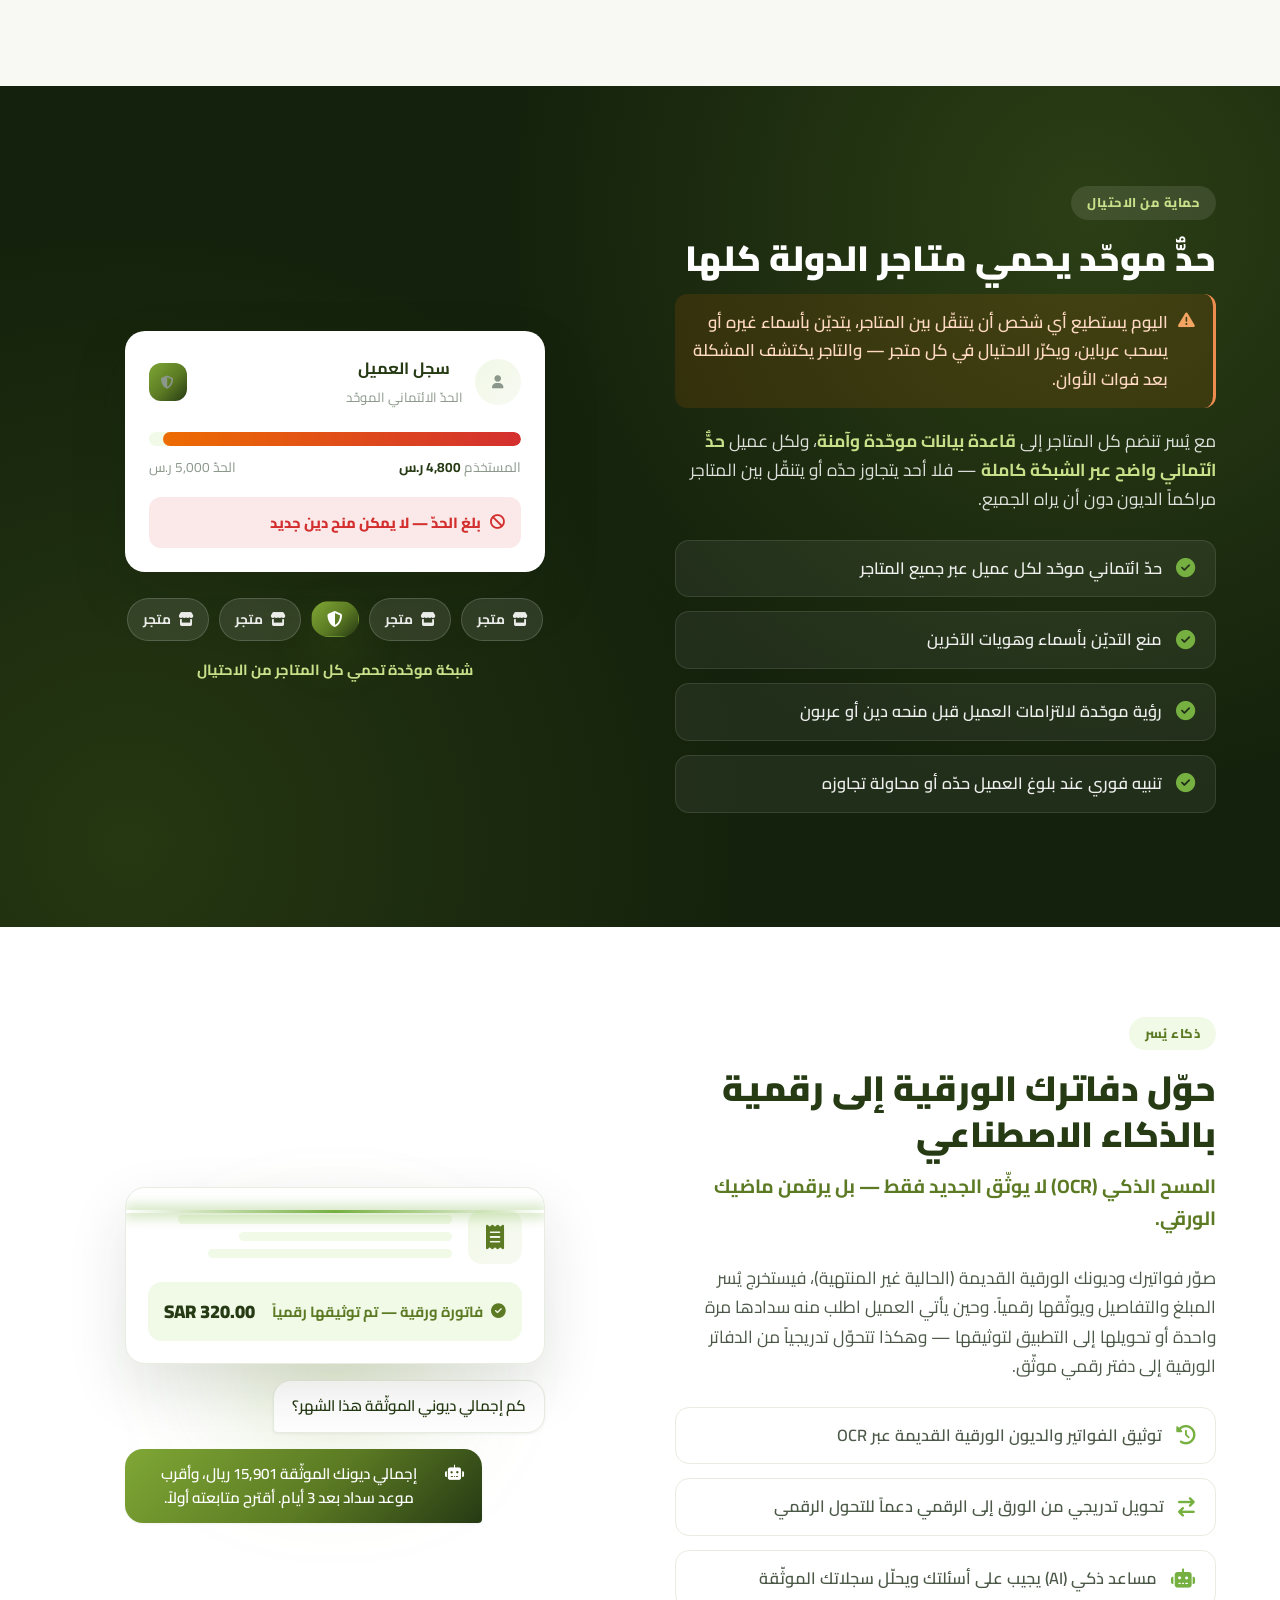
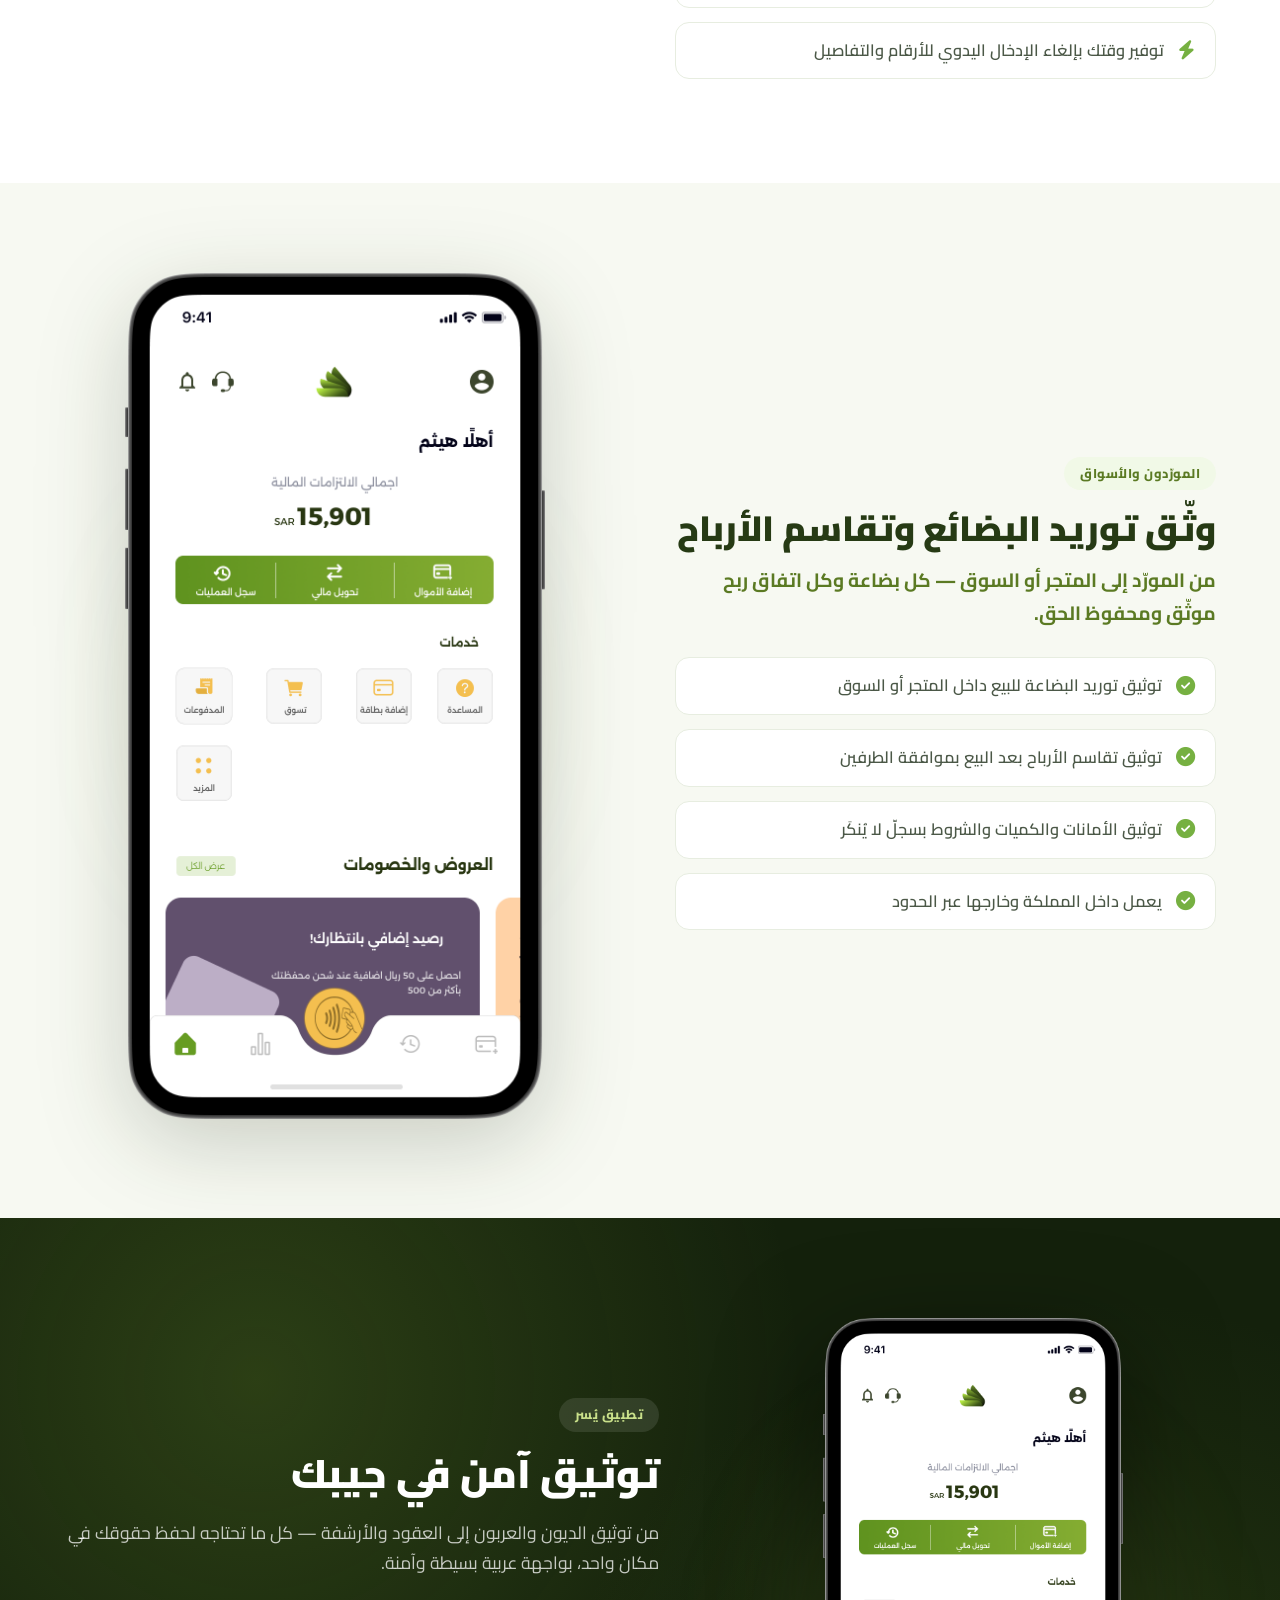
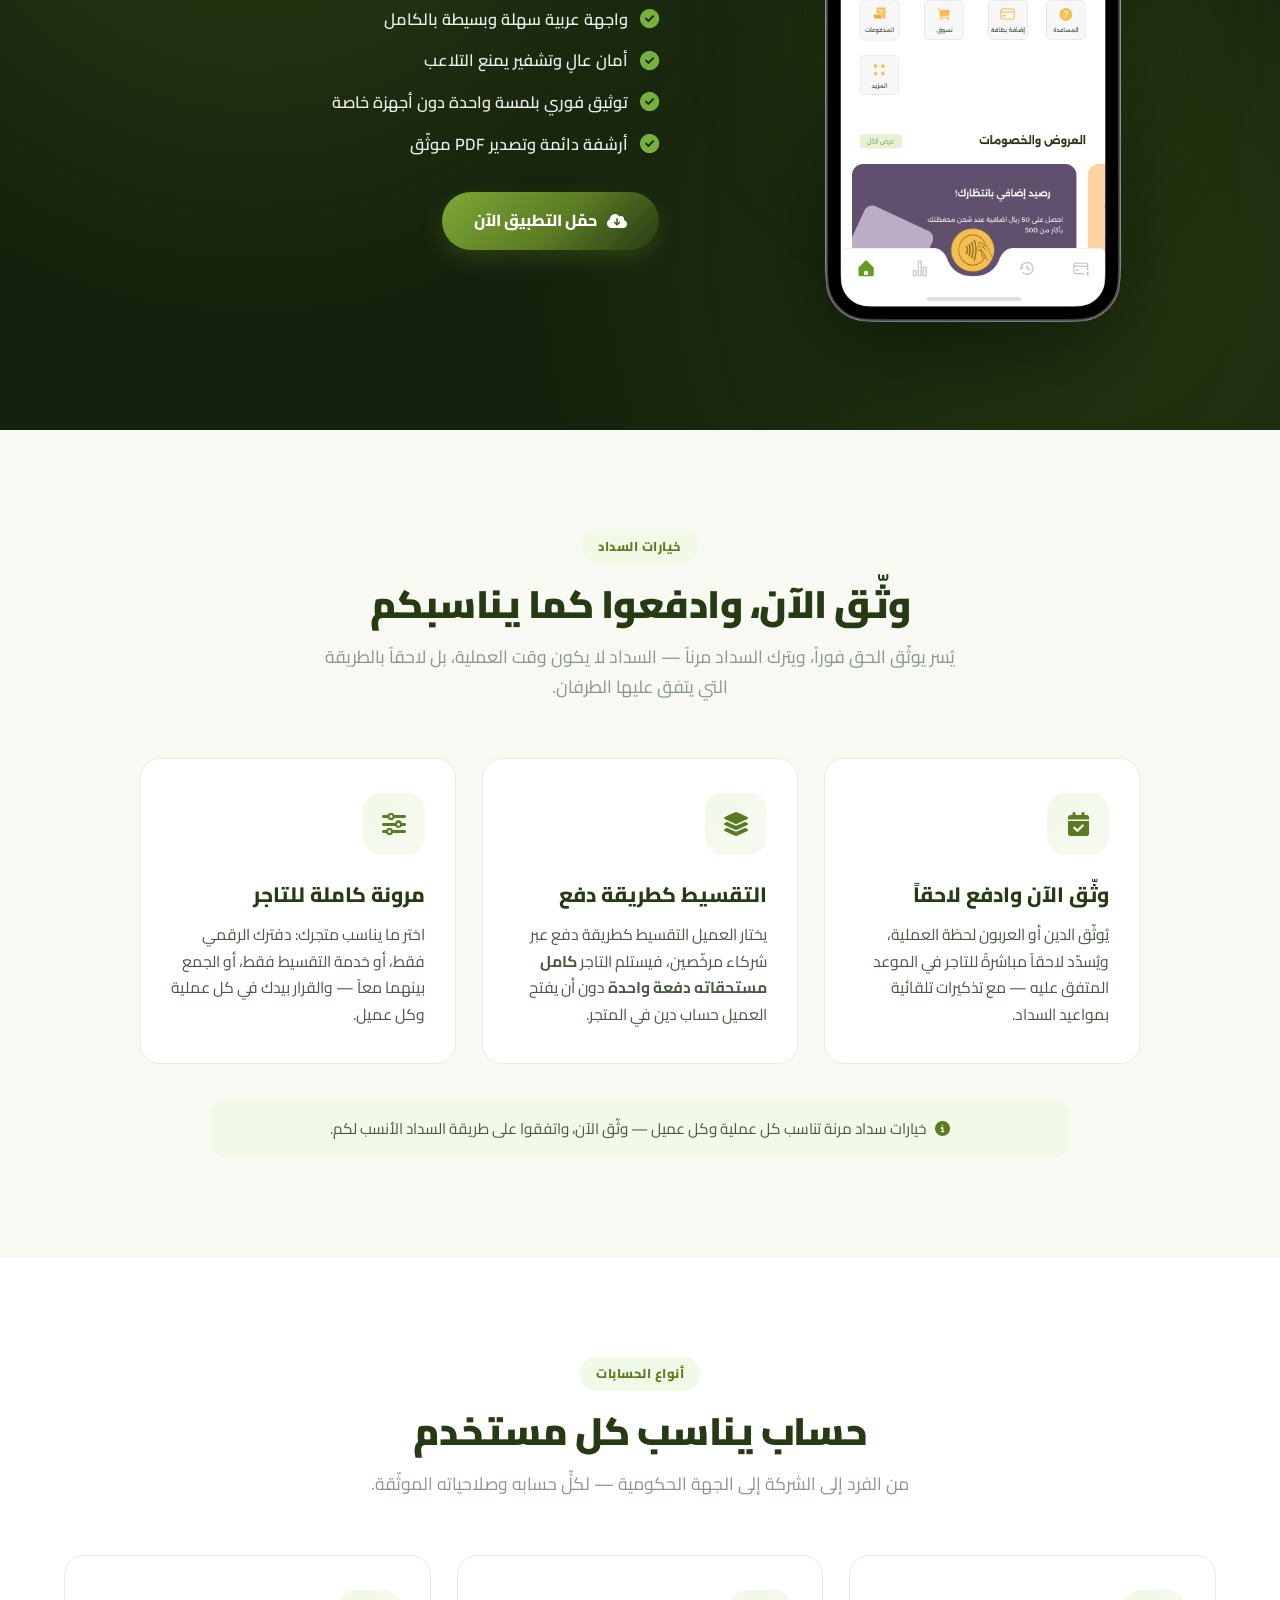
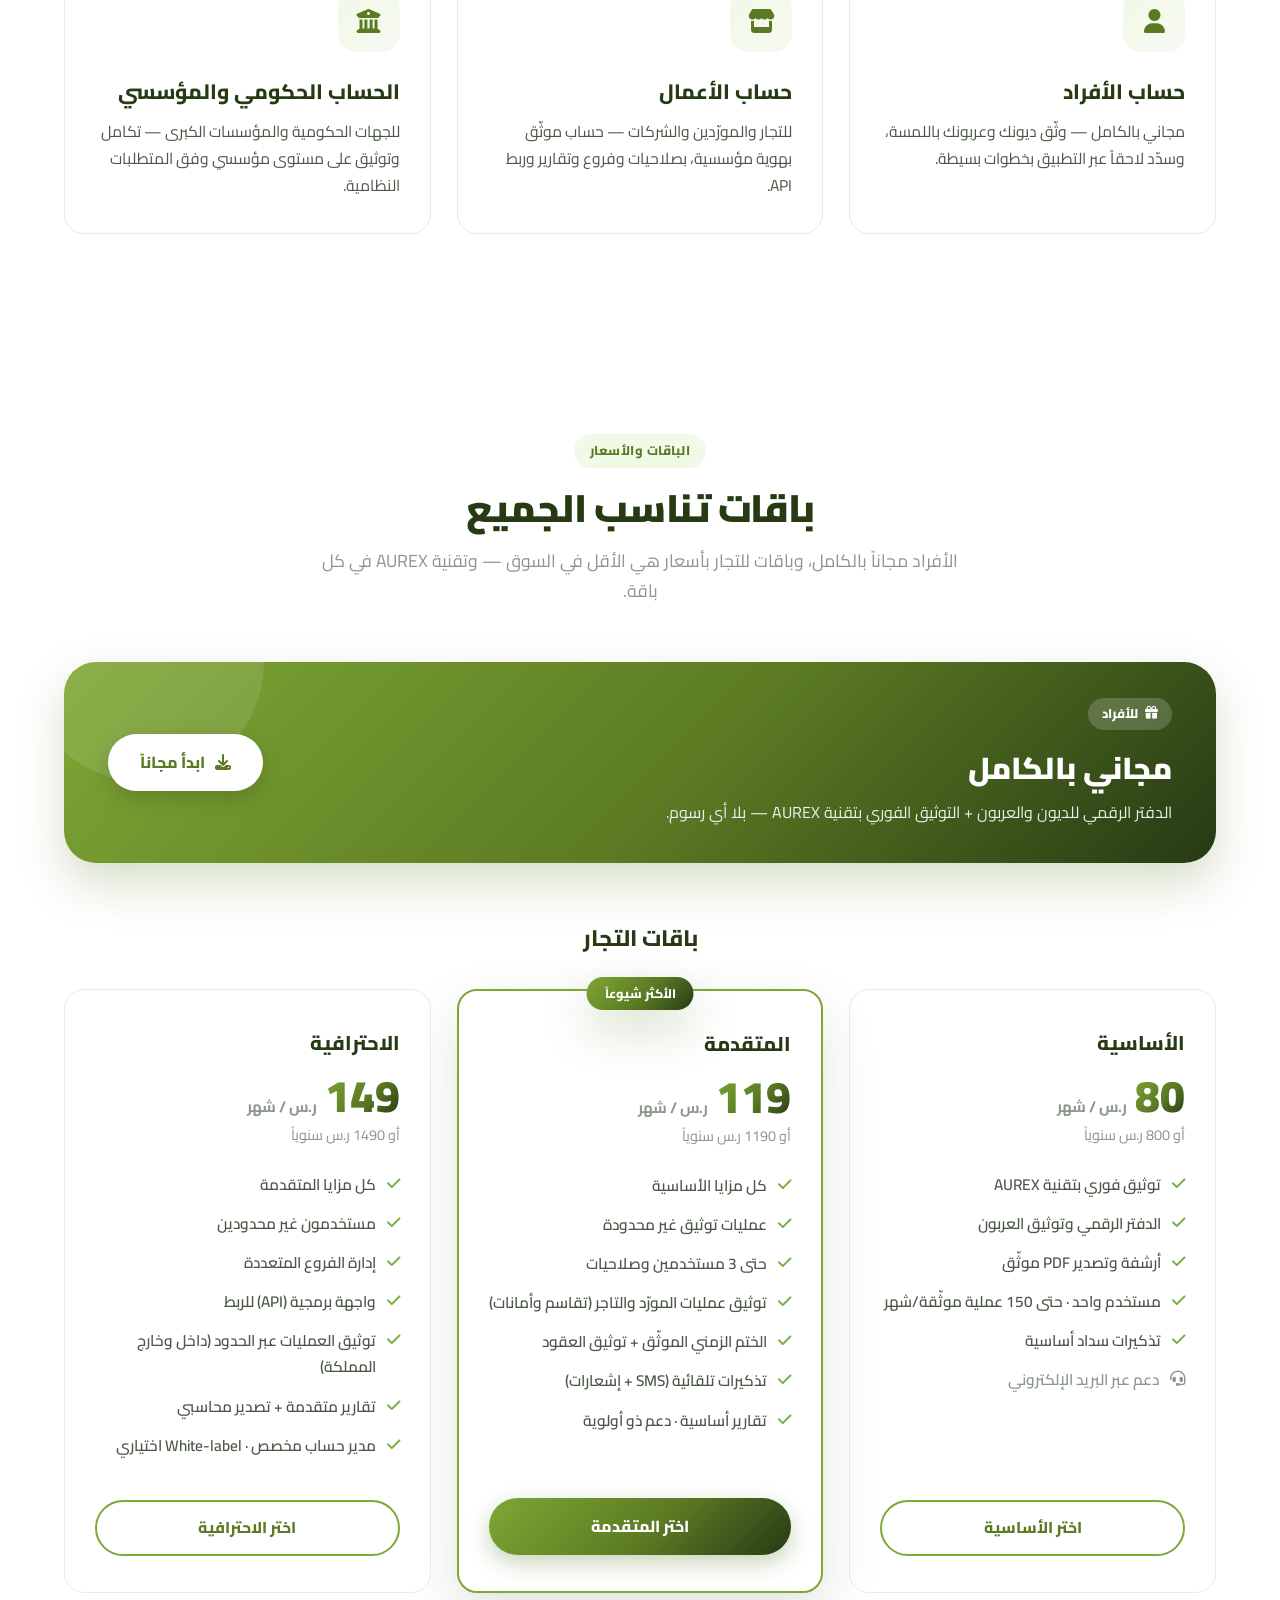
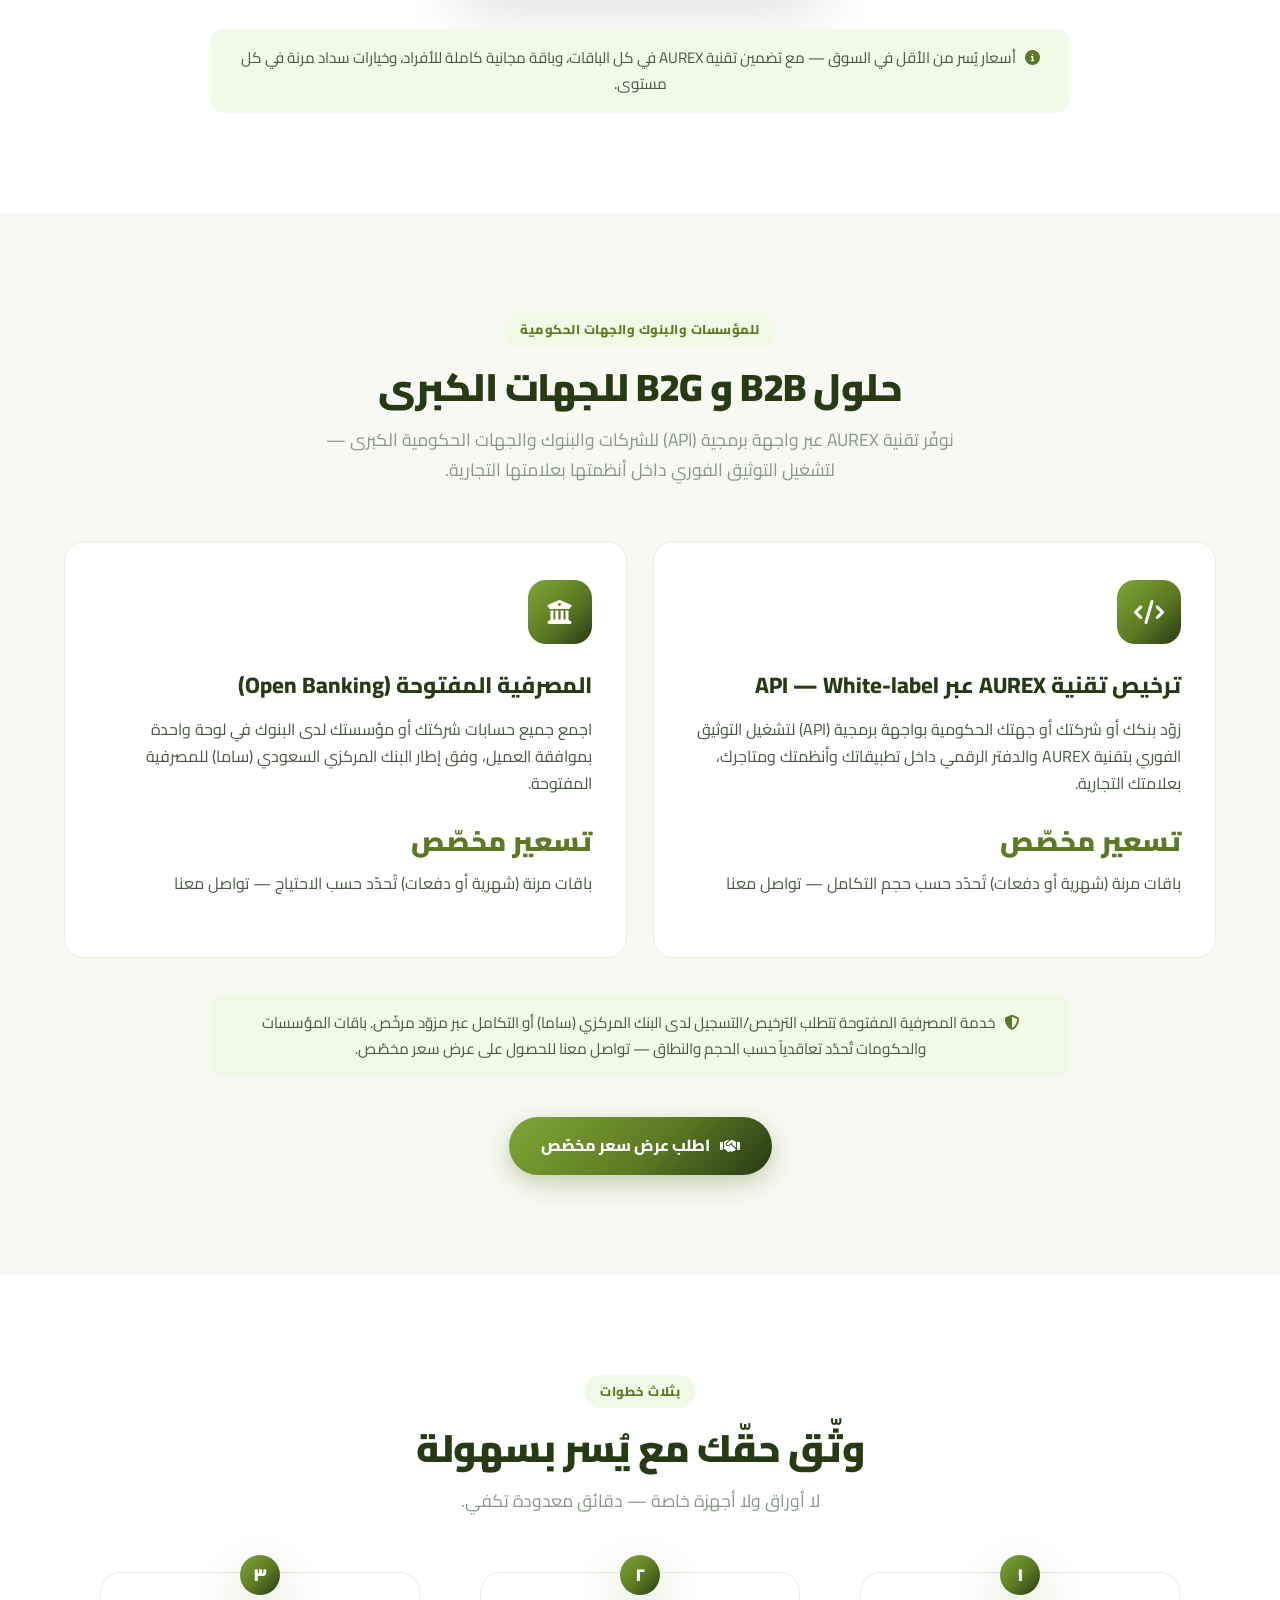
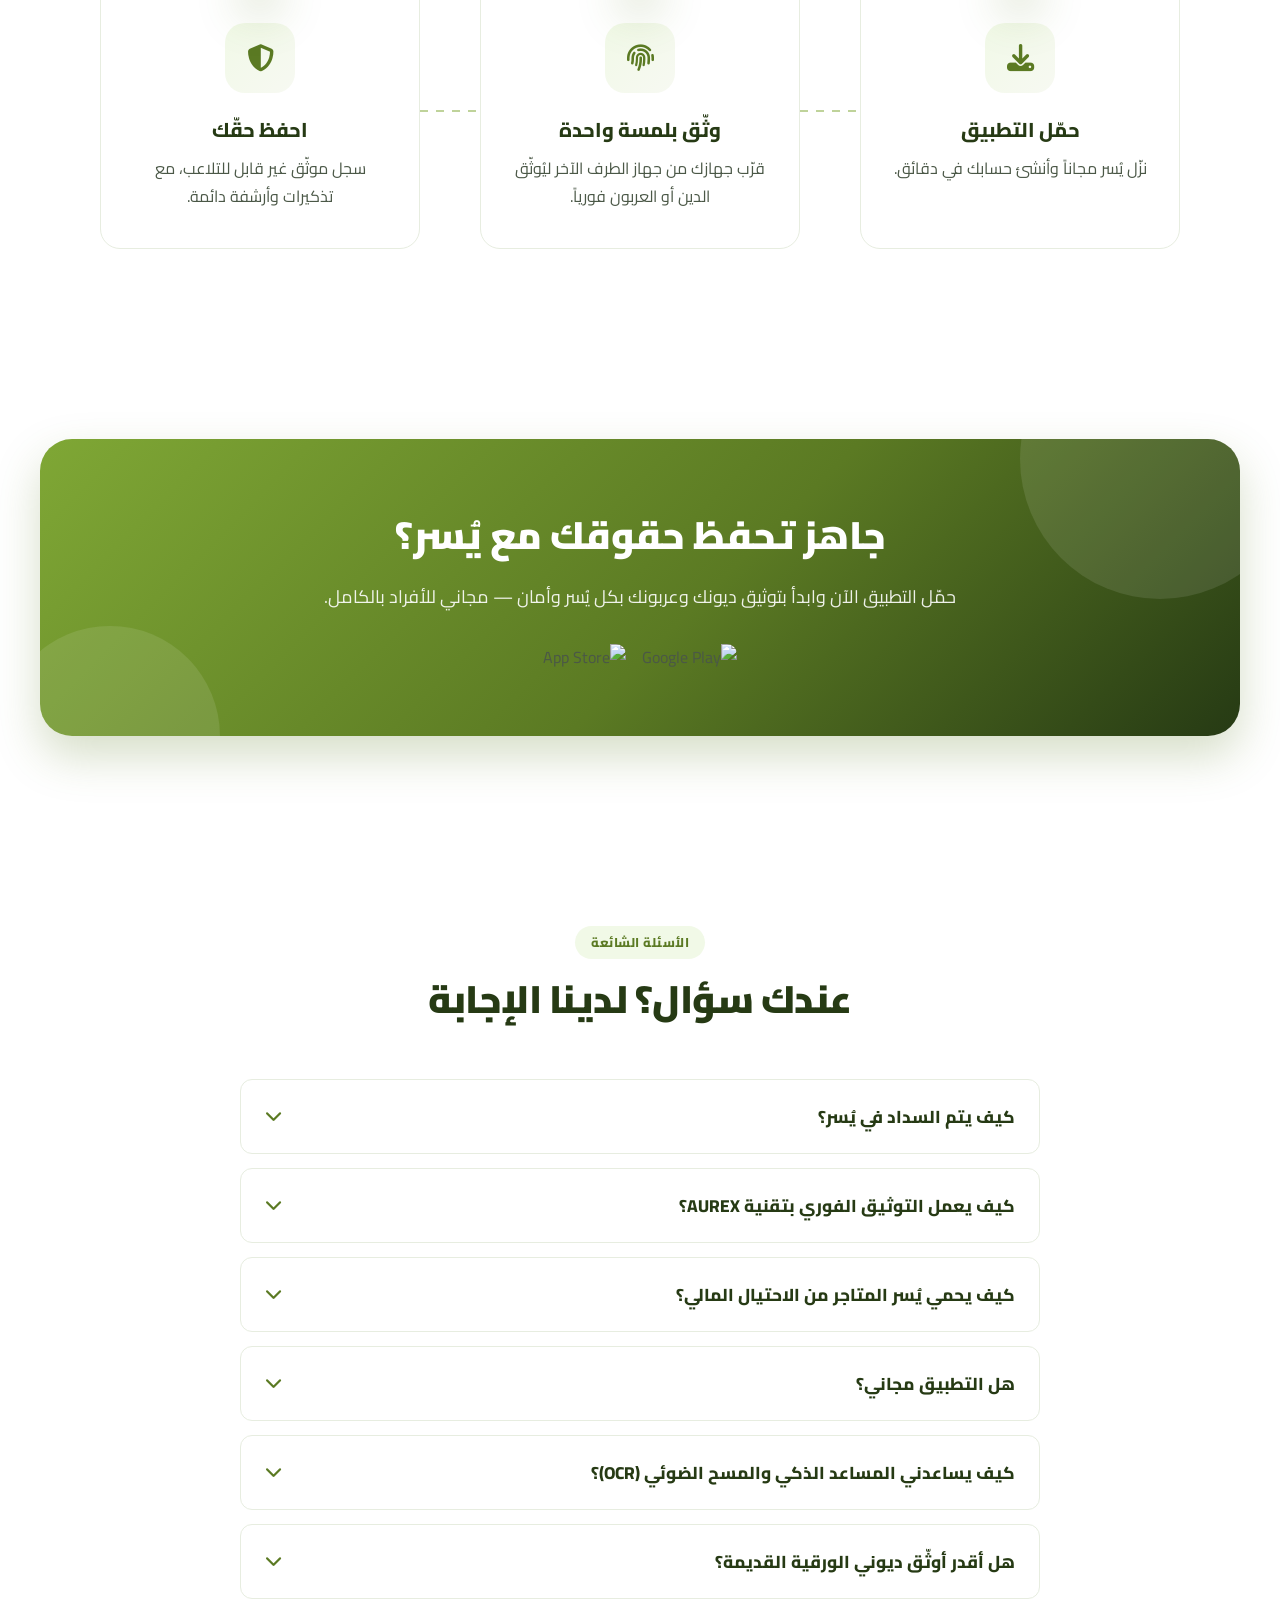
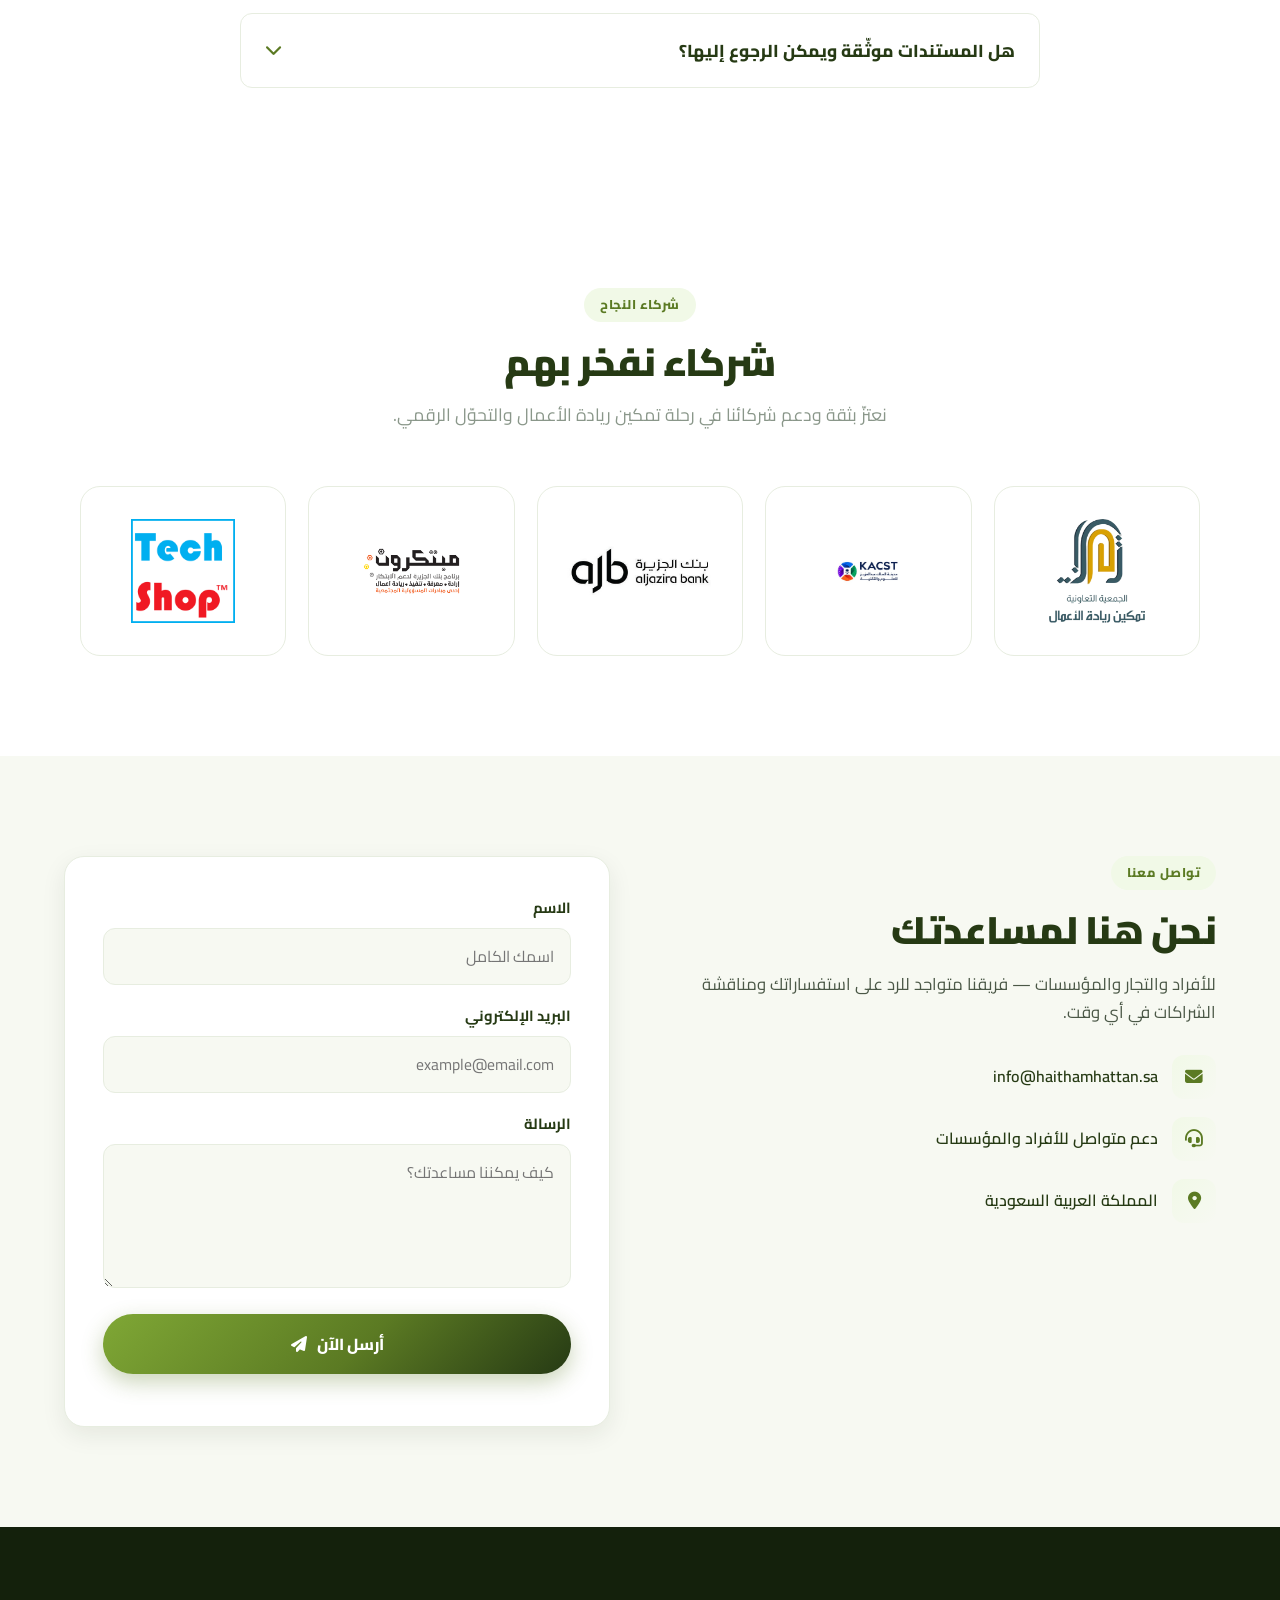
==== commit 8a64a978: "توضيح أن تقنية AUREX تُرخّص عبر API للشركات والبنوك والجهات الحكومية الكبرى (B2B/B2G) Co-Authored-By" ====
--- a/index.html
+++ b/index.html
@@ -547,16 +547,16 @@
     <section id="business" class="business">
       <div class="container">
         <div class="section-head reveal">
-          <span class="eyebrow">للمؤسسات والبنوك</span>
-          <h2 class="section-title">حلول B2B للشركات الكبرى</h2>
-          <p class="section-sub">ادمج توثيق يُسر داخل أنظمتك، أو اجمع حسابات شركتك المصرفية في لوحة واحدة.</p>
+          <span class="eyebrow">للمؤسسات والبنوك والجهات الحكومية</span>
+          <h2 class="section-title">حلول B2B و B2G للجهات الكبرى</h2>
+          <p class="section-sub">نوفّر تقنية AUREX عبر واجهة برمجية (API) للشركات والبنوك والجهات الحكومية الكبرى — لتشغيل التوثيق الفوري داخل أنظمتها بعلامتها التجارية.</p>
         </div>
         <div class="business-grid">
           <article class="business-card reveal">
             <div class="business-icon"><i class="fas fa-code"></i></div>
-            <h3>ترخيص API — White-label</h3>
-            <p>زوّد بنكك أو شركتك بواجهة برمجية لتشغيل التوثيق الفوري بتقنية AUREX والدفتر الرقمي داخل تطبيقاتك ومتاجرك
-              وأنظمتك، بعلامتك التجارية.</p>
+            <h3>ترخيص تقنية AUREX عبر API — White-label</h3>
+            <p>زوّد بنكك أو شركتك أو جهتك الحكومية بواجهة برمجية (API) لتشغيل التوثيق الفوري بتقنية AUREX والدفتر الرقمي
+              داخل تطبيقاتك وأنظمتك ومتاجرك، بعلامتك التجارية.</p>
             <div class="business-price">تسعير مخصّص</div>
             <p class="business-model">باقات مرنة (شهرية أو دفعات) تُحدّد حسب حجم التكامل — تواصل معنا</p>
           </article>
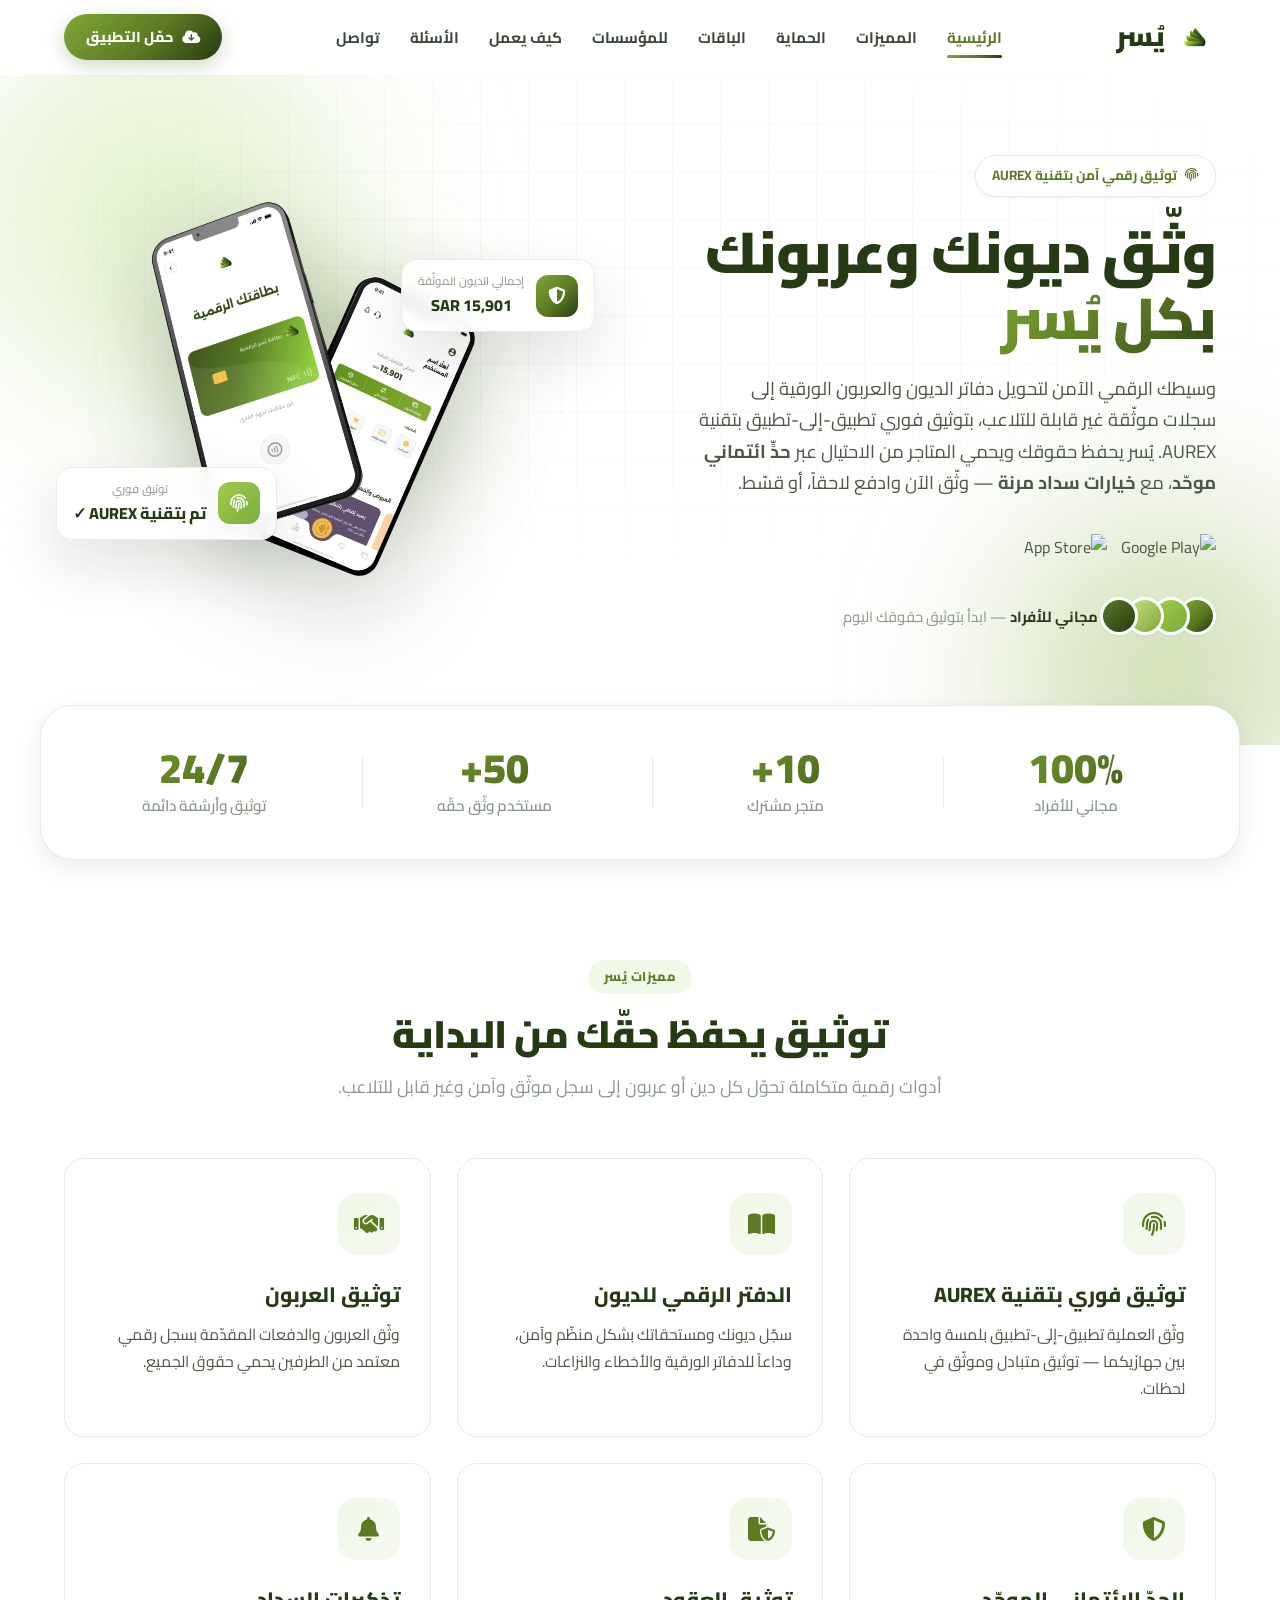
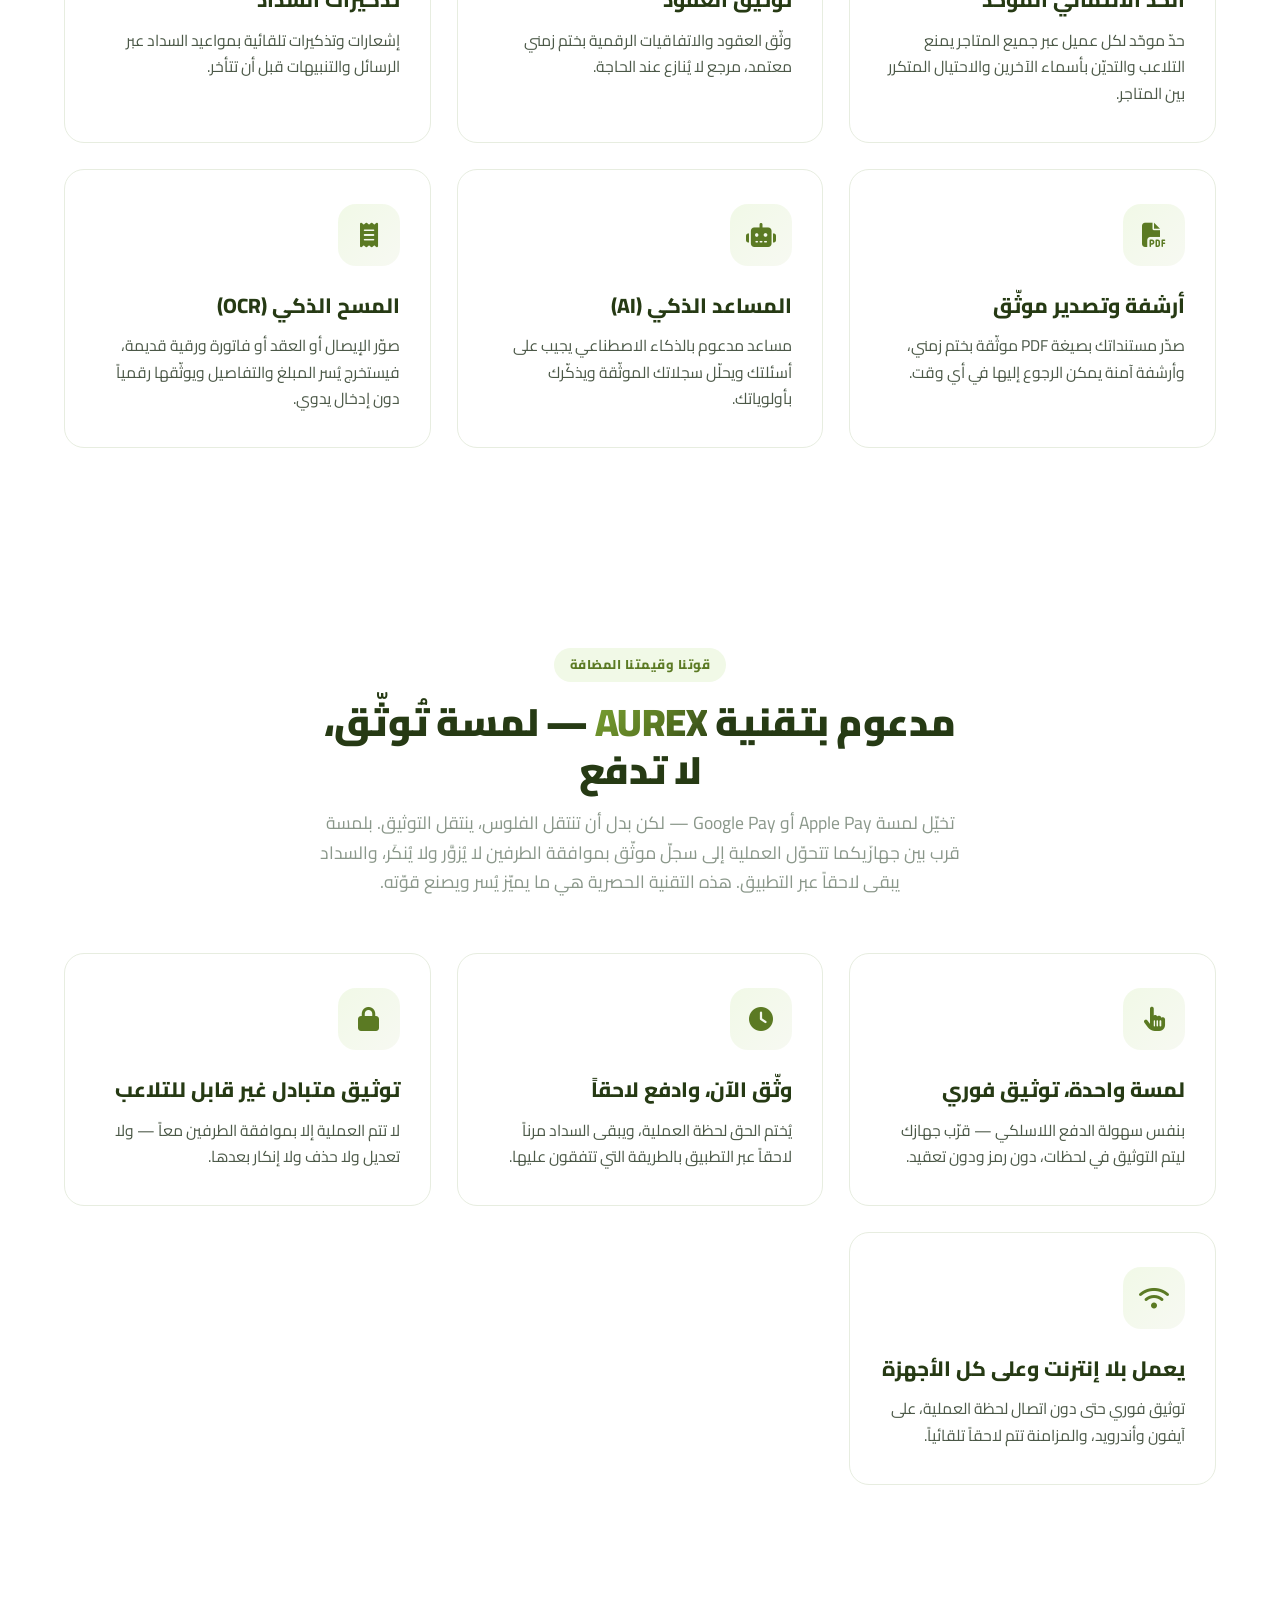
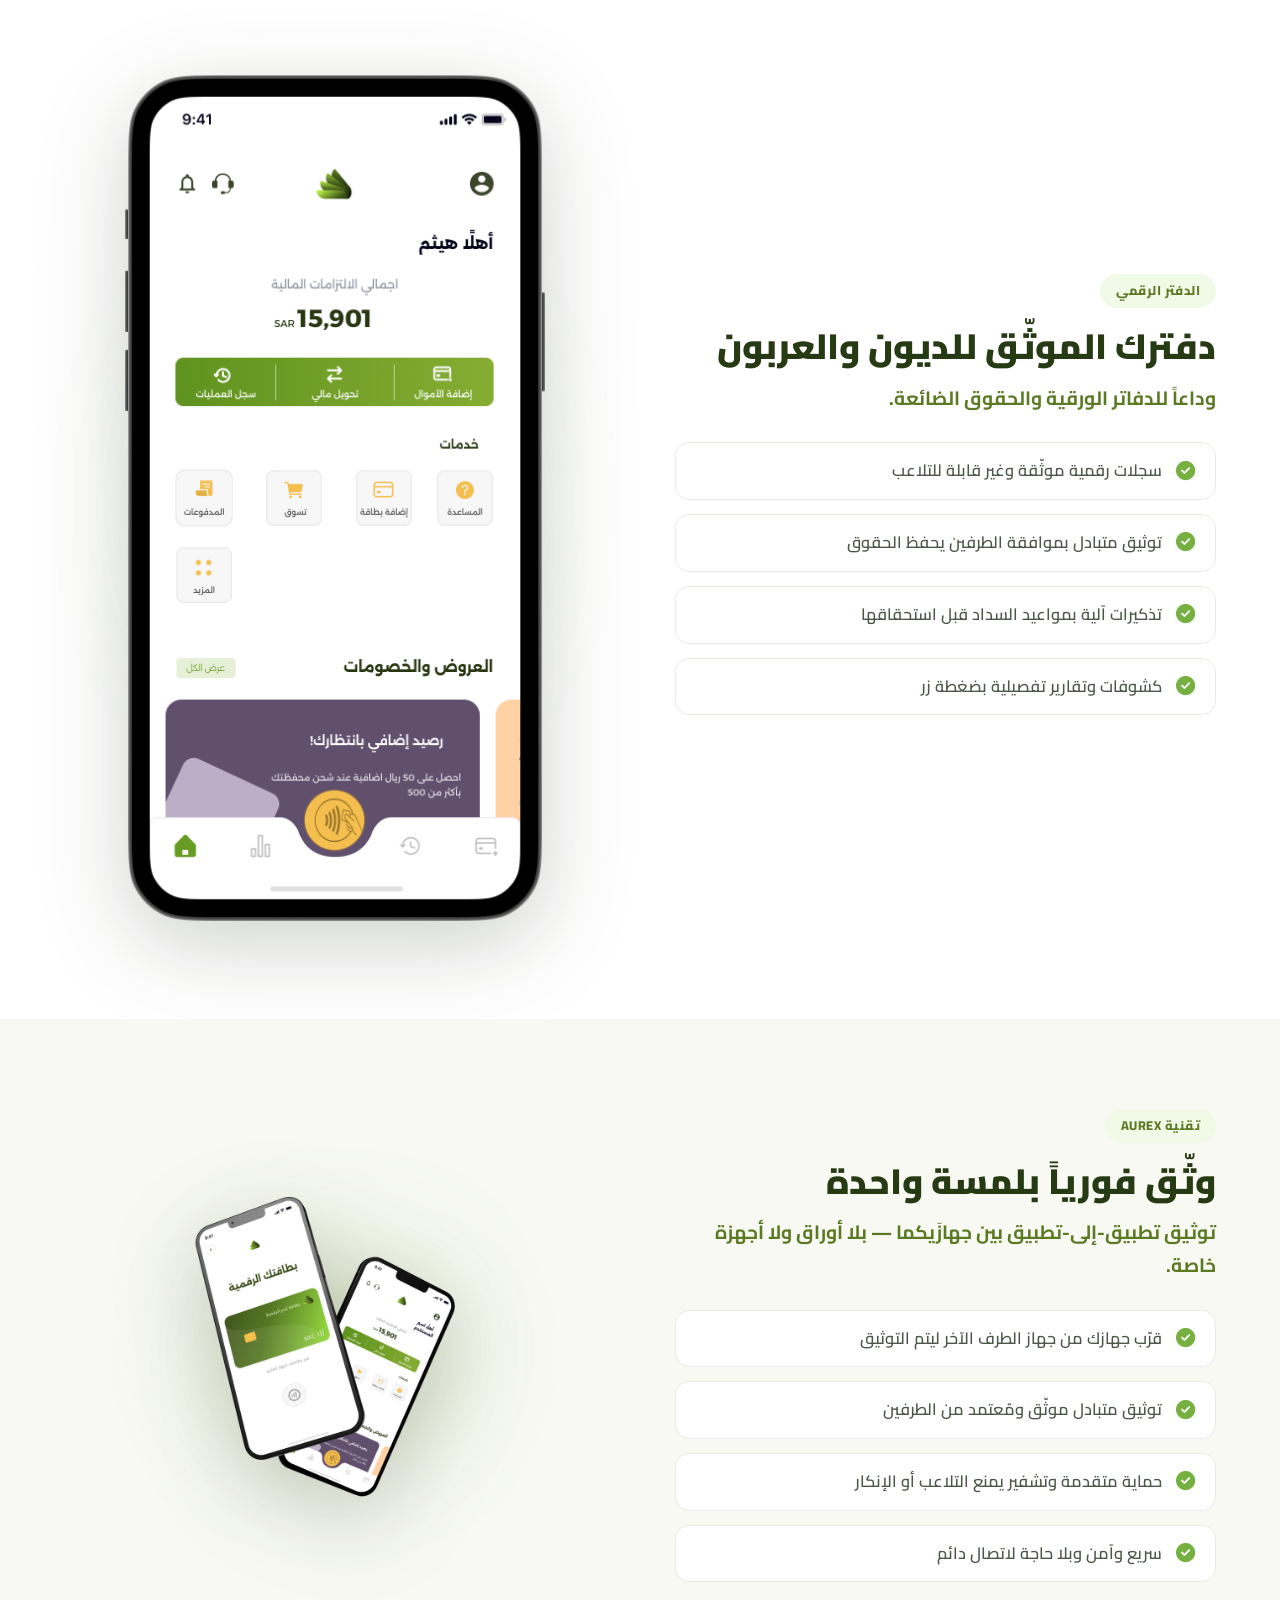
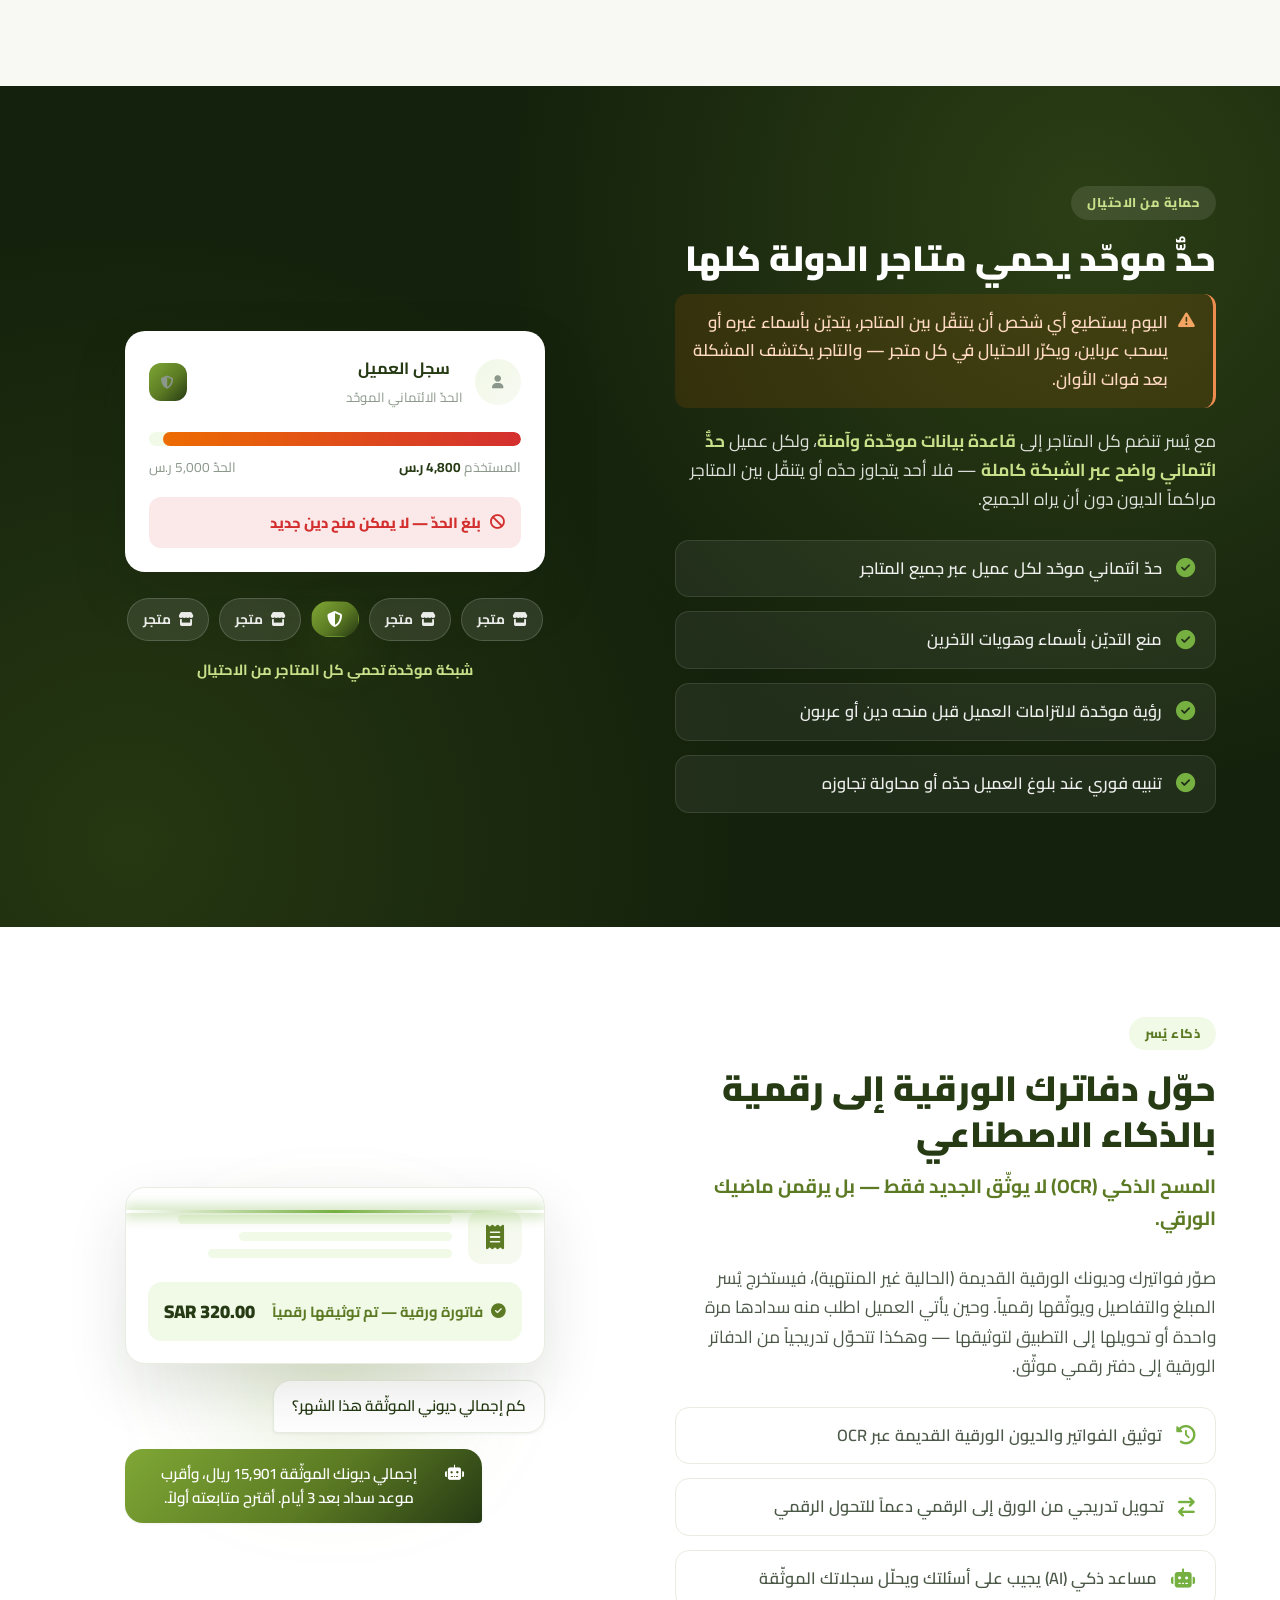
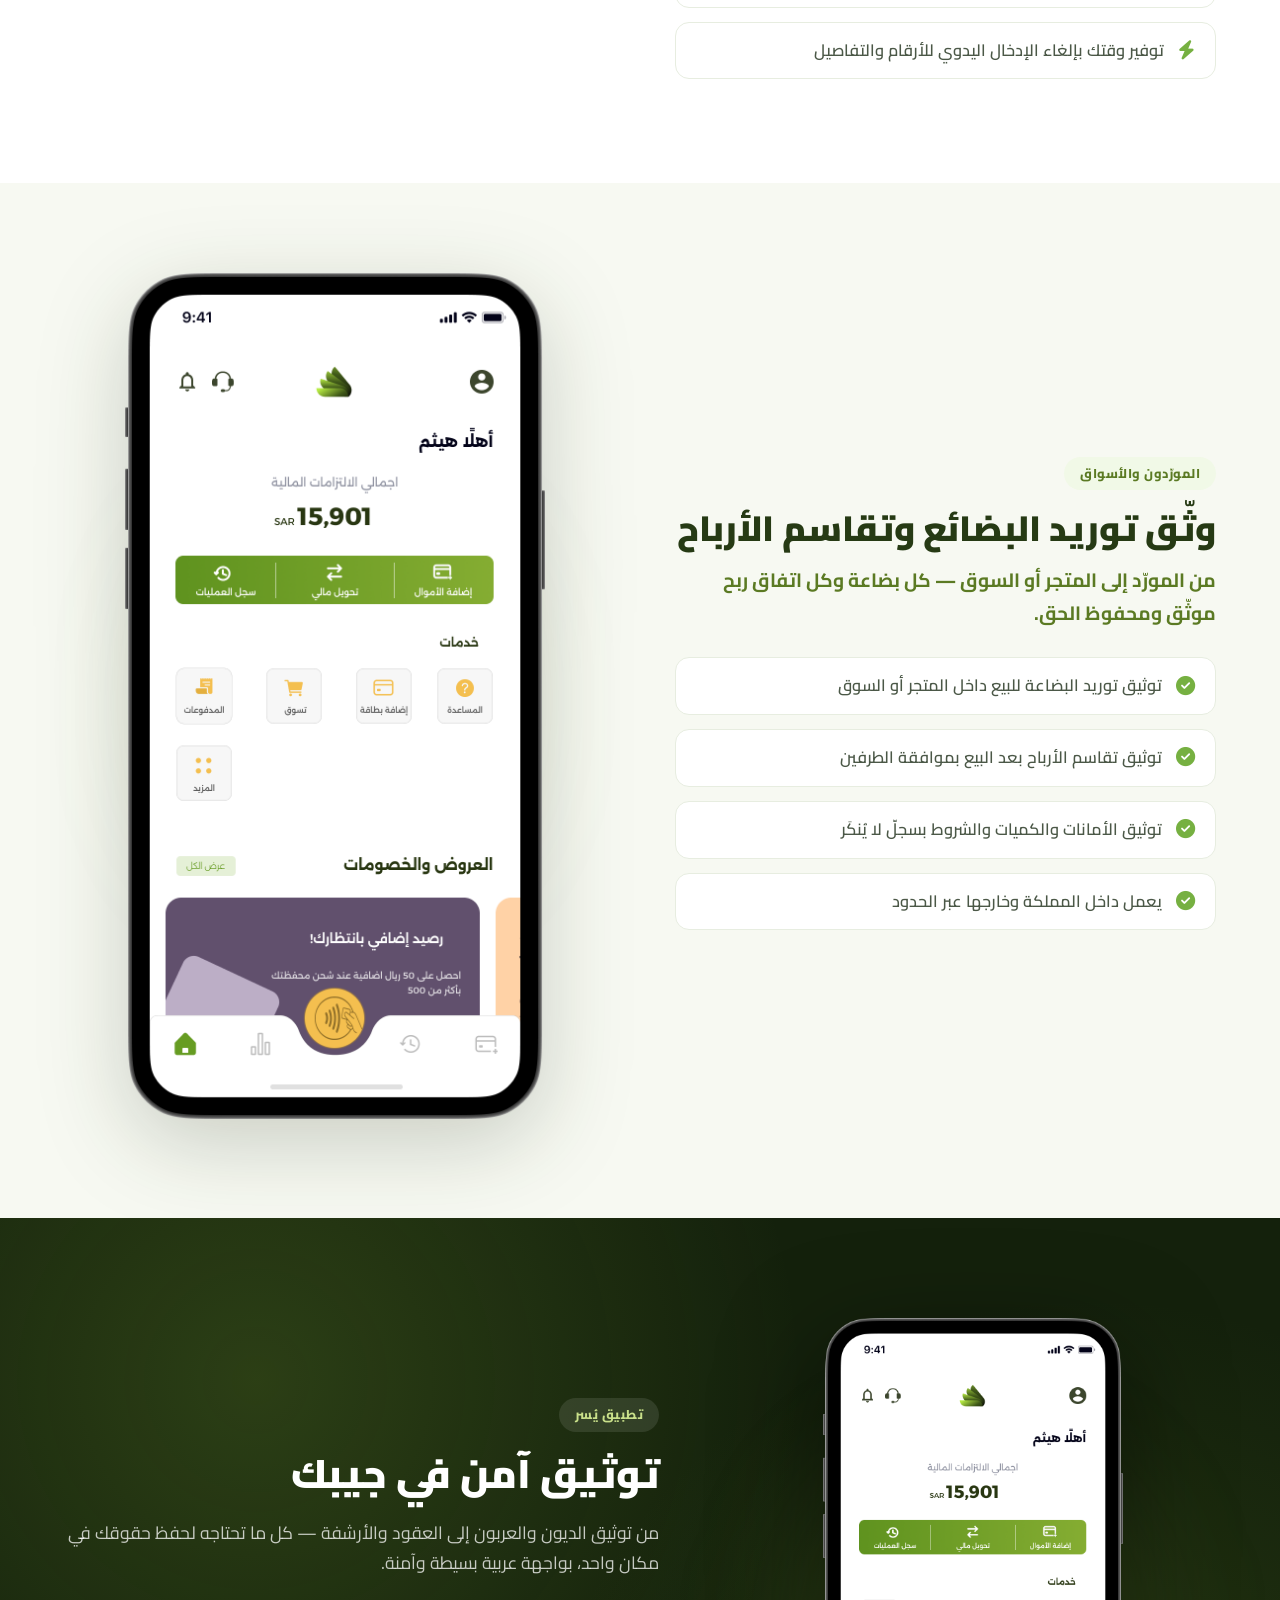
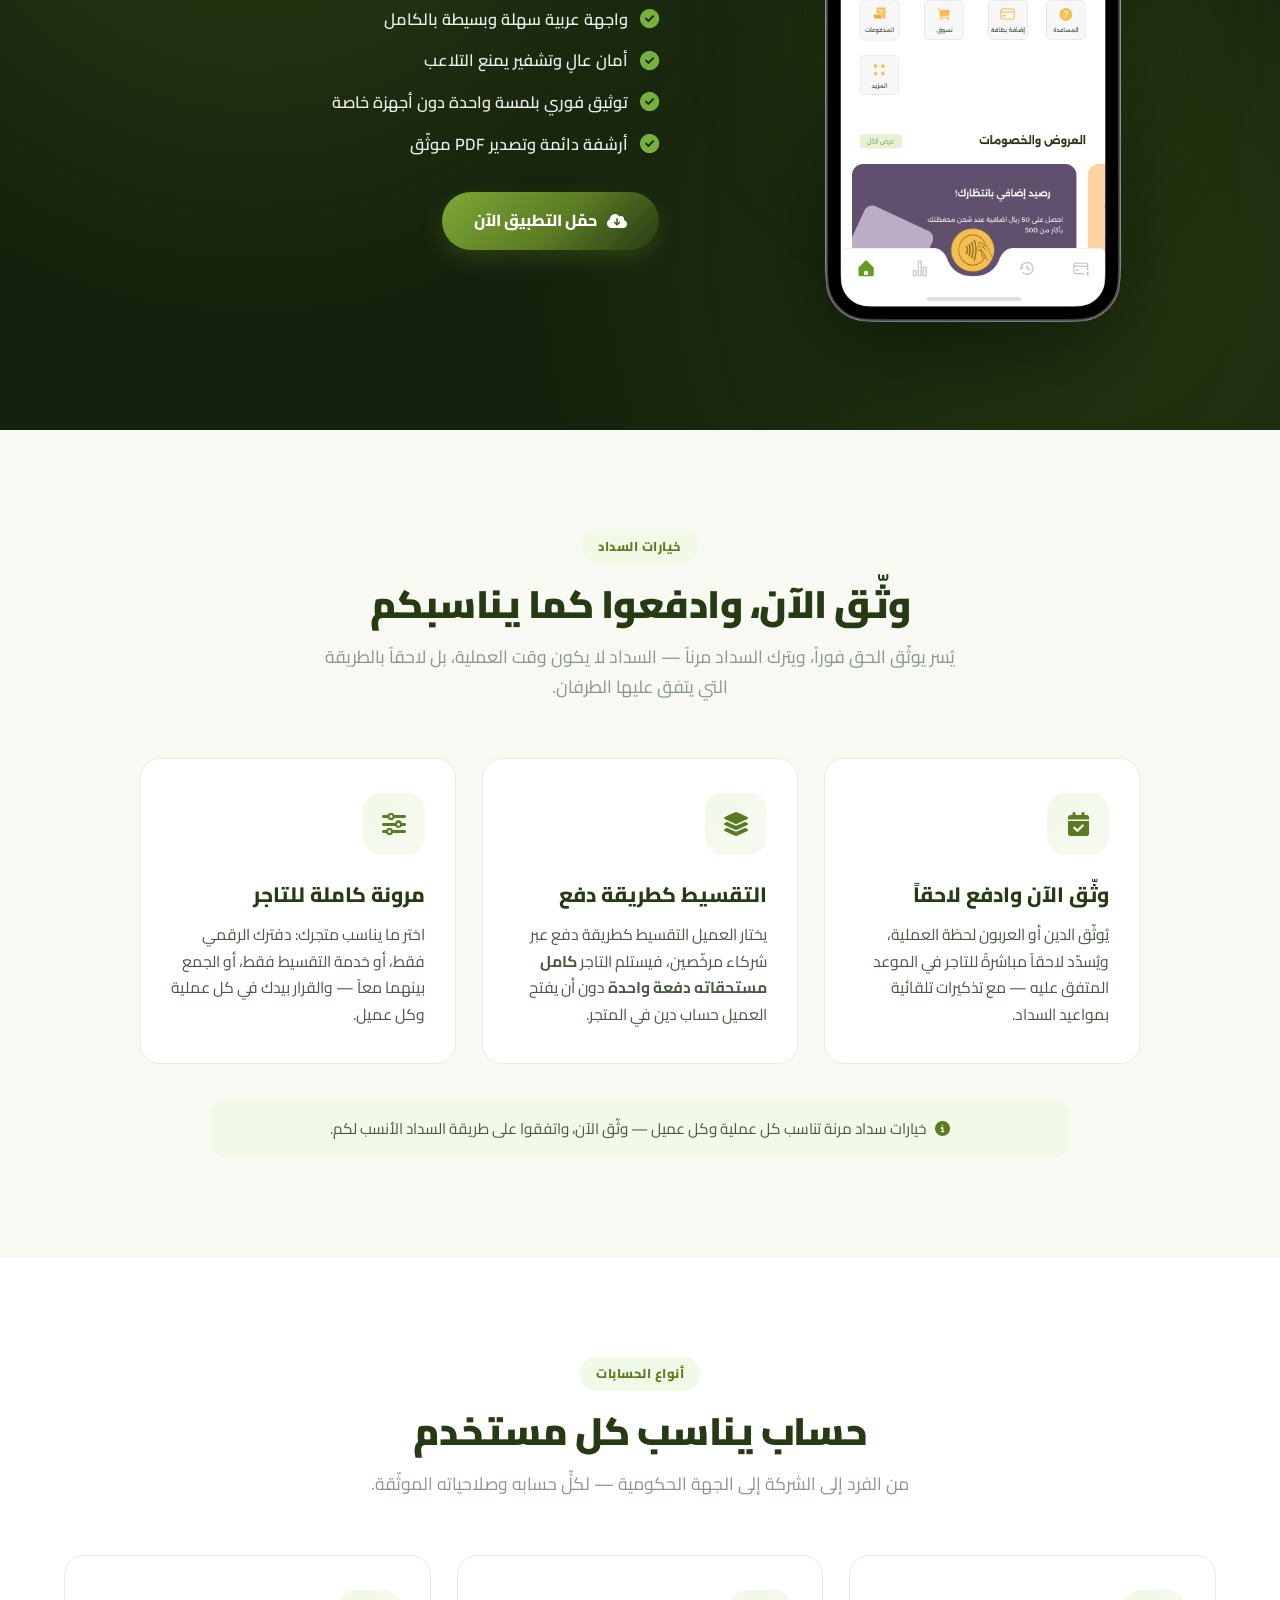
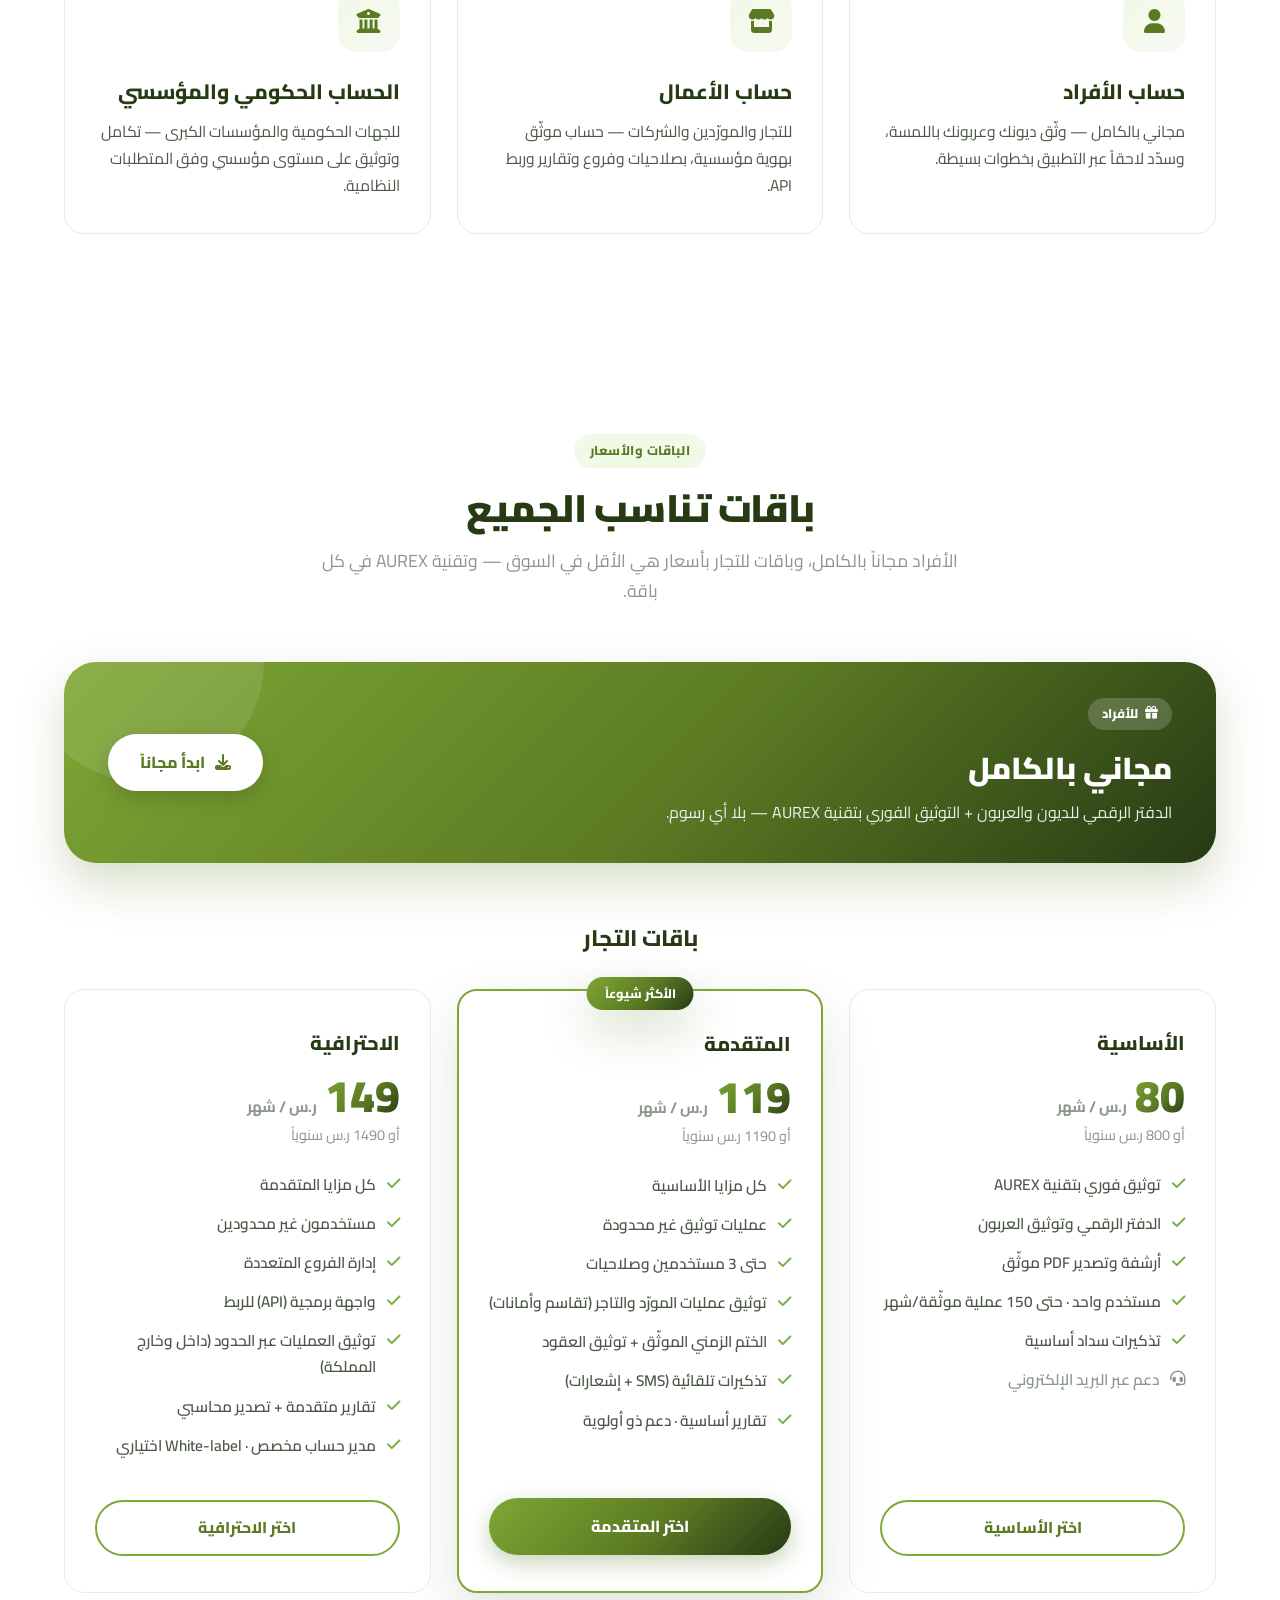
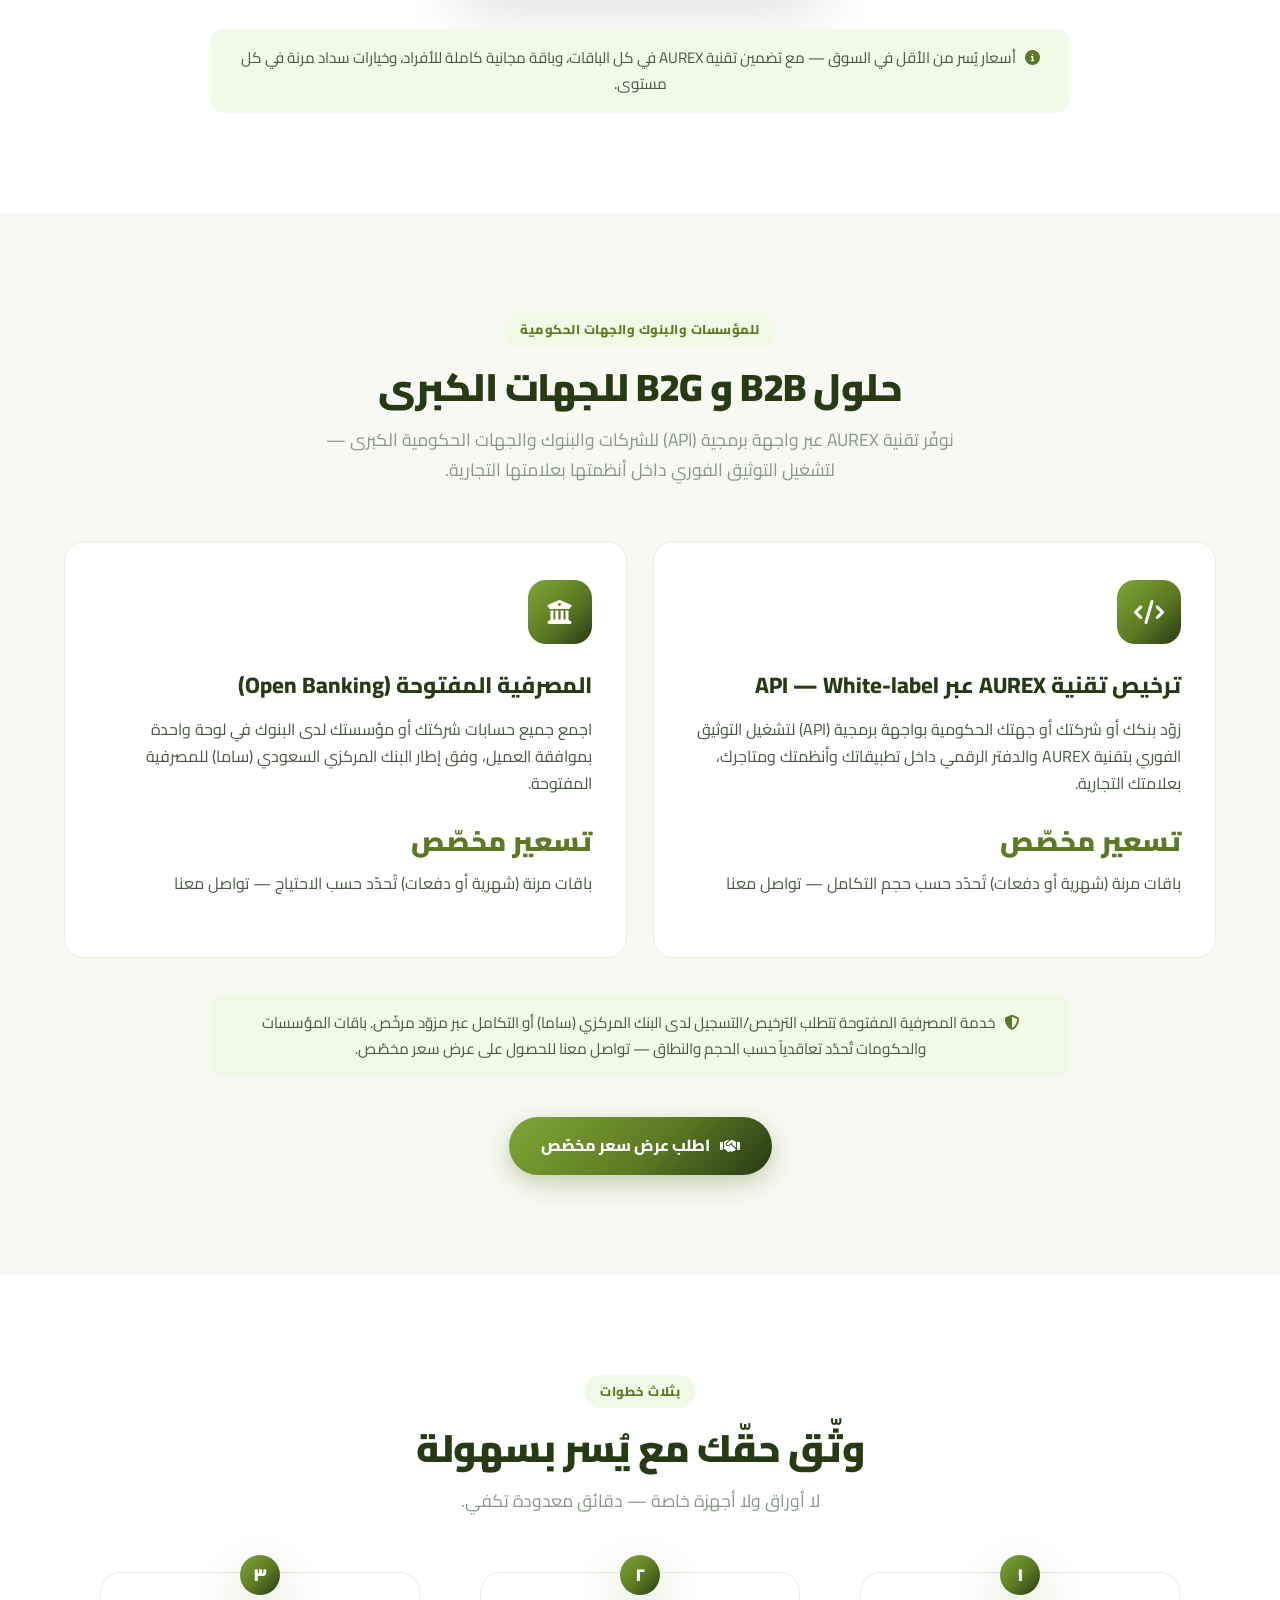
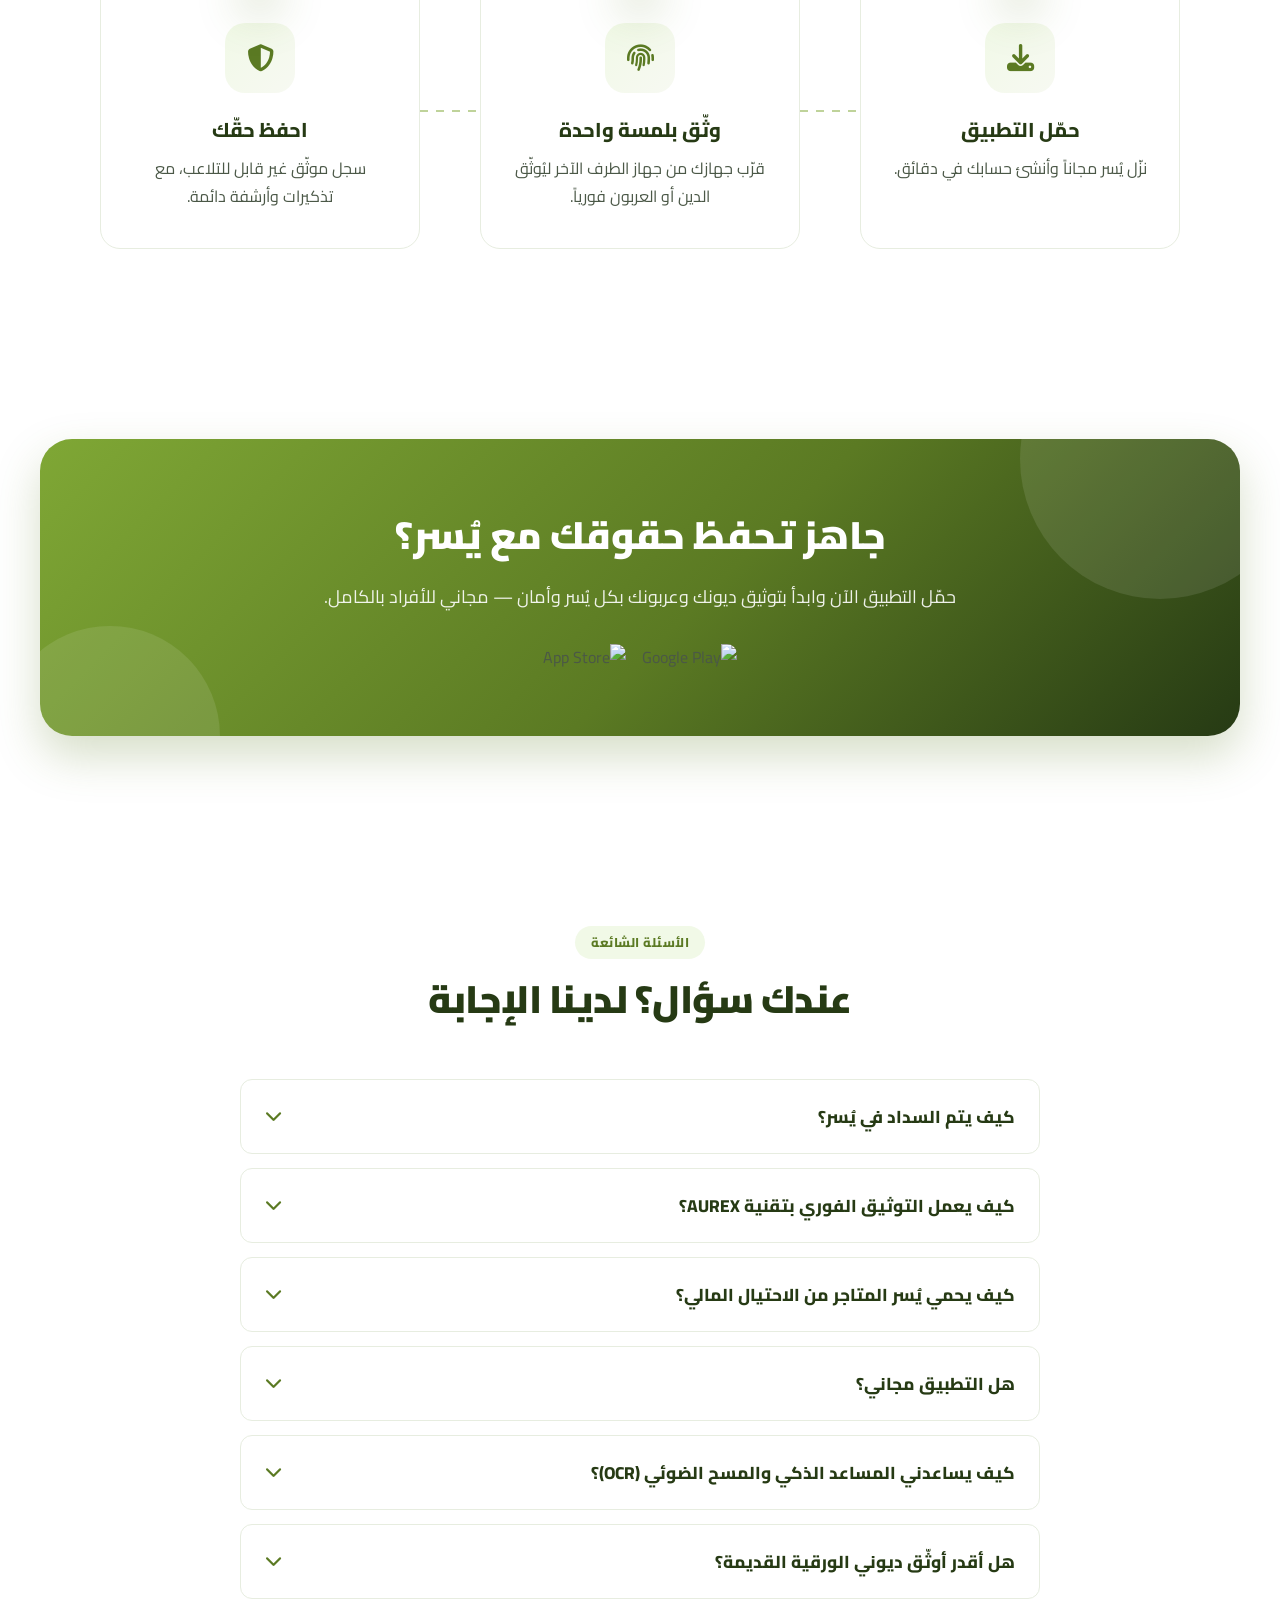
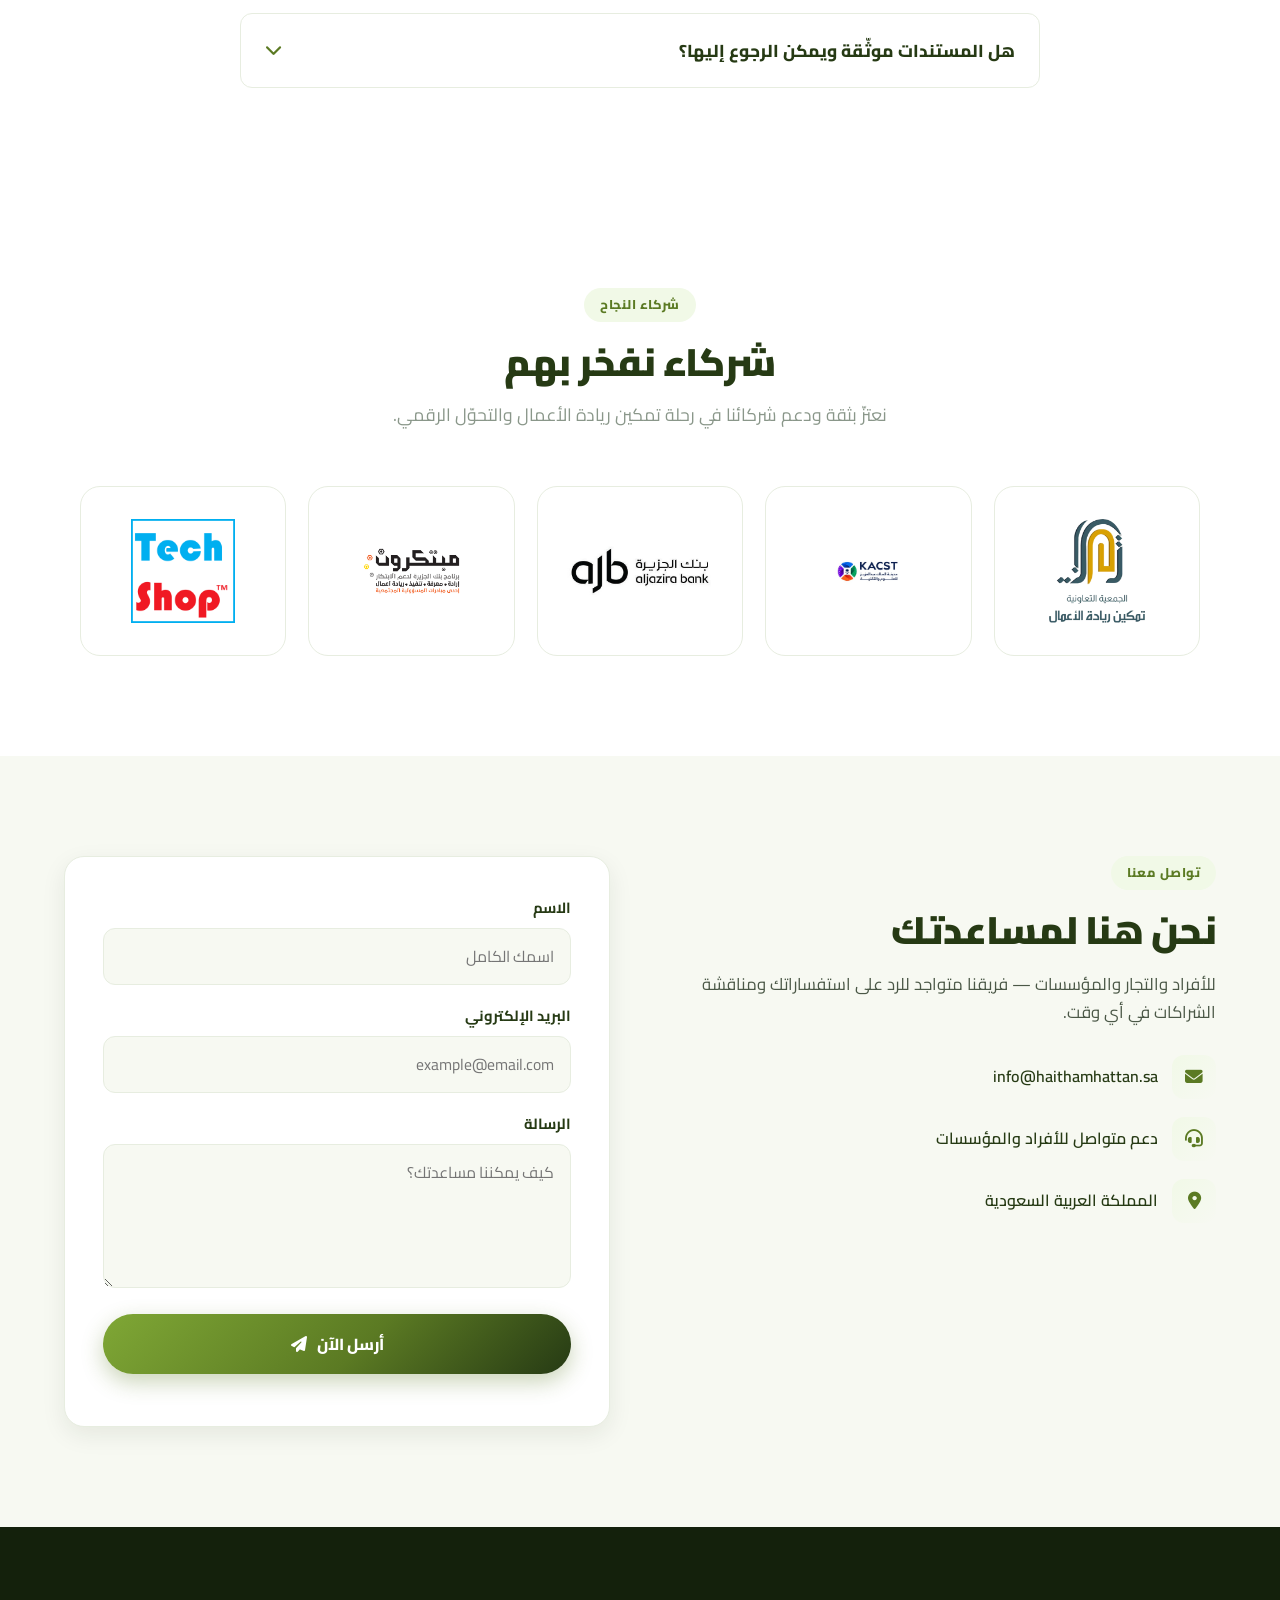
==== commit 4ae2a3e5: "إضافة أرقام الزخم للموقع: 10+ متجر مشترك و50+ مستخدم في شريط الإحصاءات Co-Authored-By: Claude Opus 4" ====
--- a/index.html
+++ b/index.html
@@ -124,12 +124,12 @@
           <span class="stat-label">مجاني للأفراد</span>
         </div>
         <div class="stat reveal">
-          <span class="stat-num" data-target="3" data-suffix="">0</span>
-          <span class="stat-label">باقات للتجار</span>
+          <span class="stat-num" data-target="10" data-suffix="+">0</span>
+          <span class="stat-label">متجر مشترك</span>
         </div>
         <div class="stat reveal">
-          <span class="stat-num" data-target="80" data-prefix="" data-suffix=" ر.س">0</span>
-          <span class="stat-label">تبدأ باقات التجار من</span>
+          <span class="stat-num" data-target="50" data-suffix="+">0</span>
+          <span class="stat-label">مستخدم وثّق حقّه</span>
         </div>
         <div class="stat reveal">
           <span class="stat-num" data-target="24" data-suffix="/7">0</span>
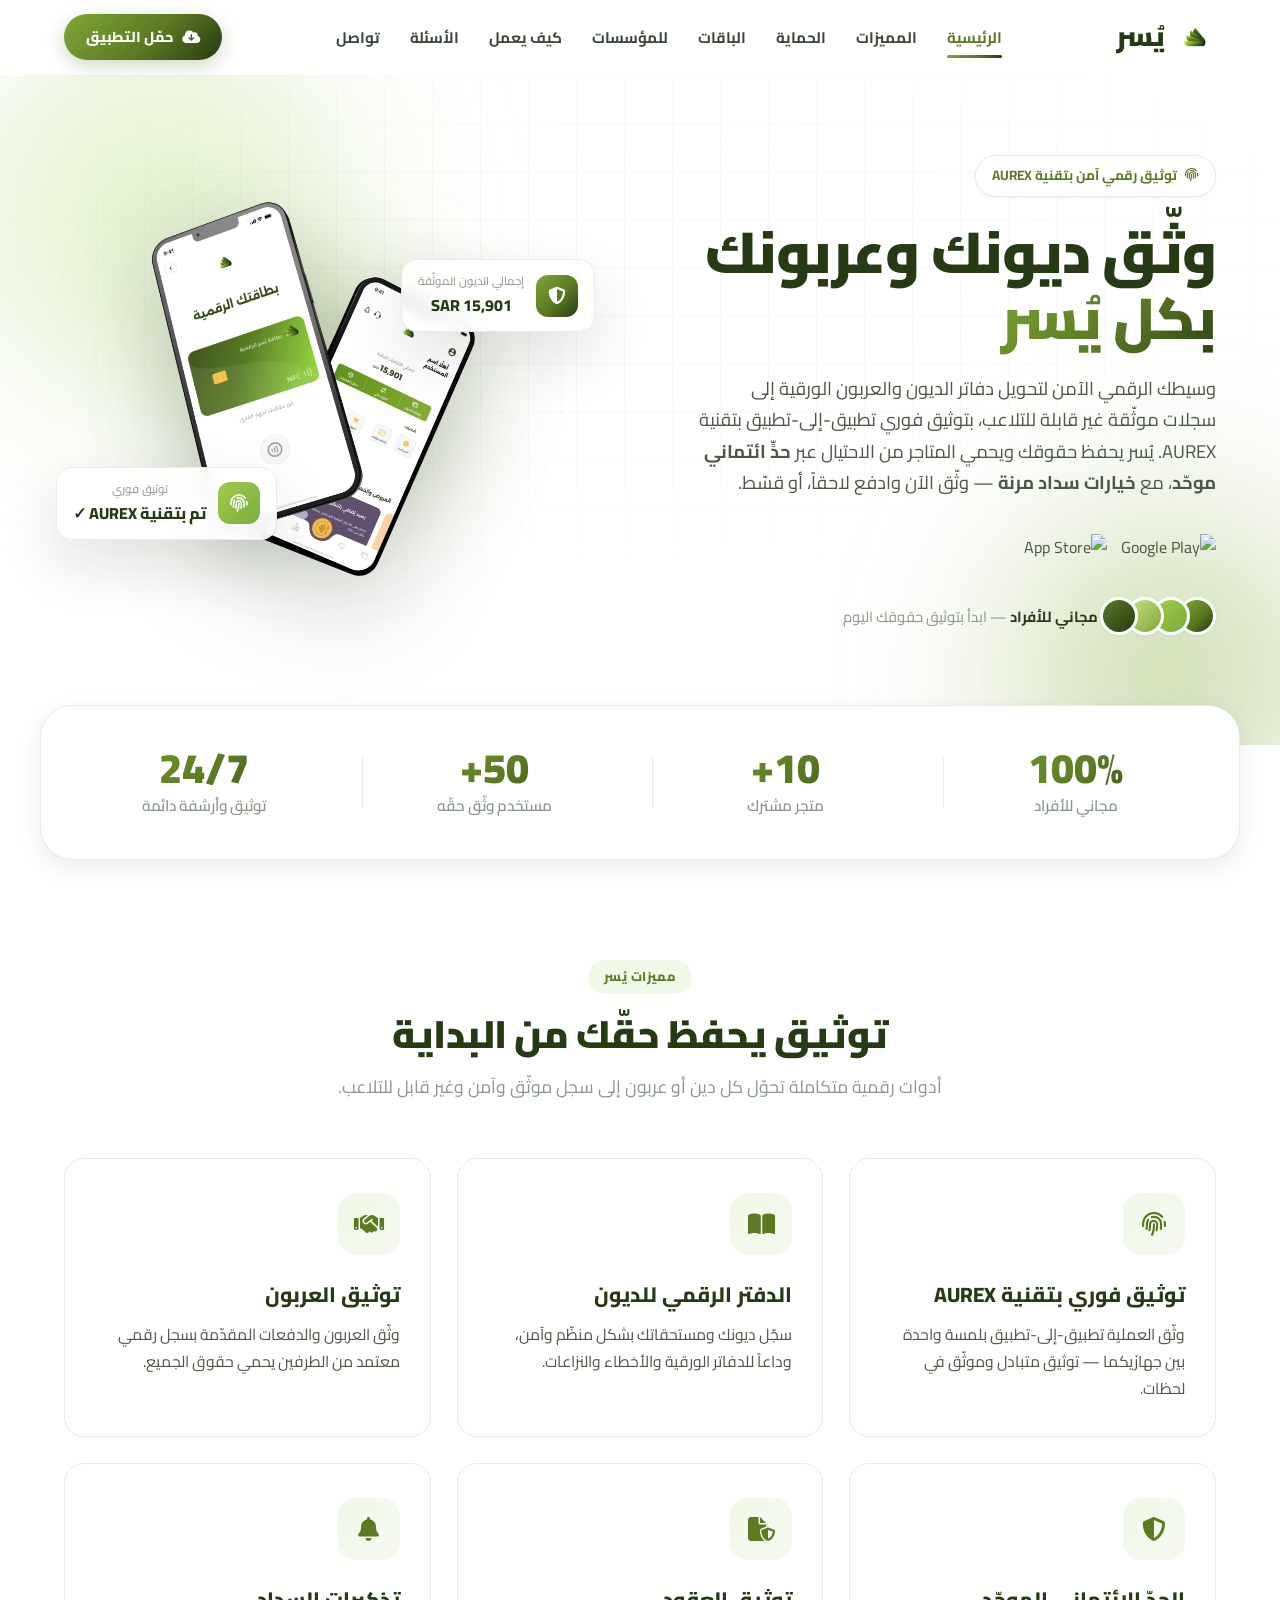
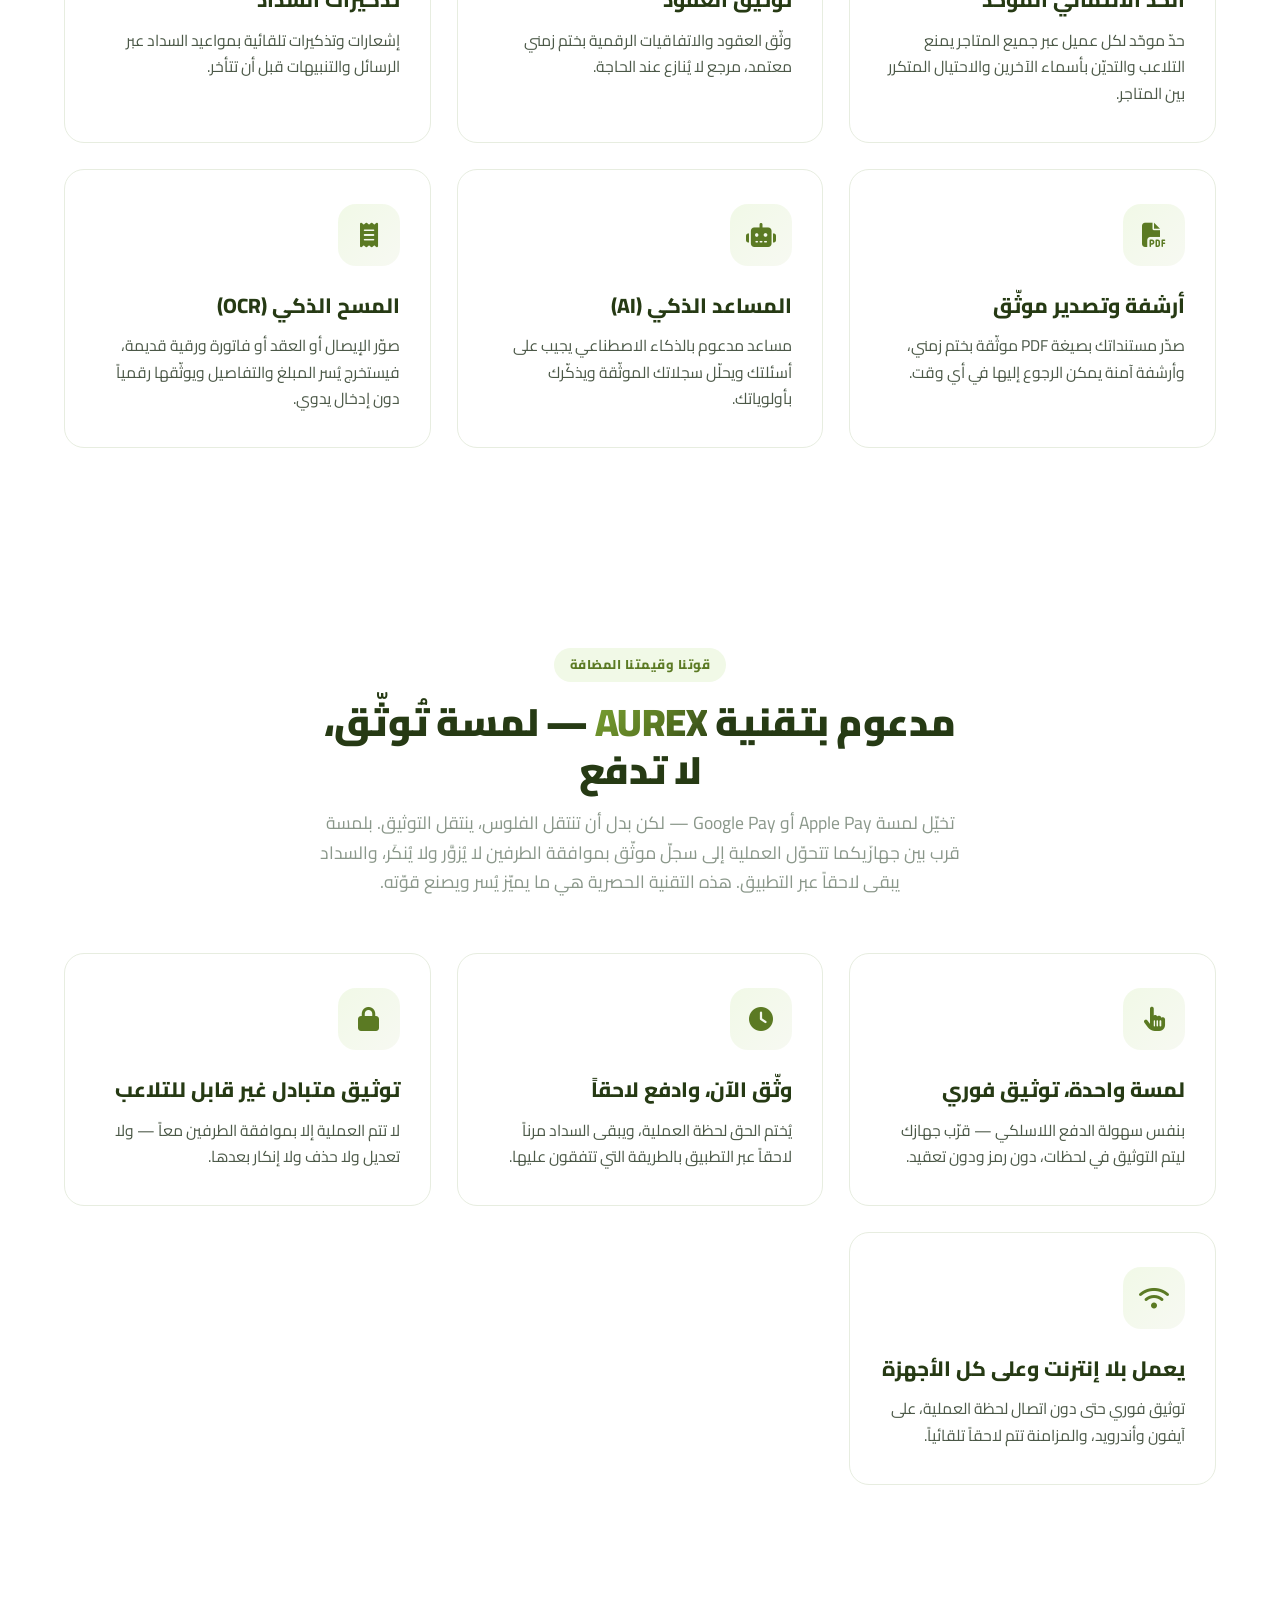
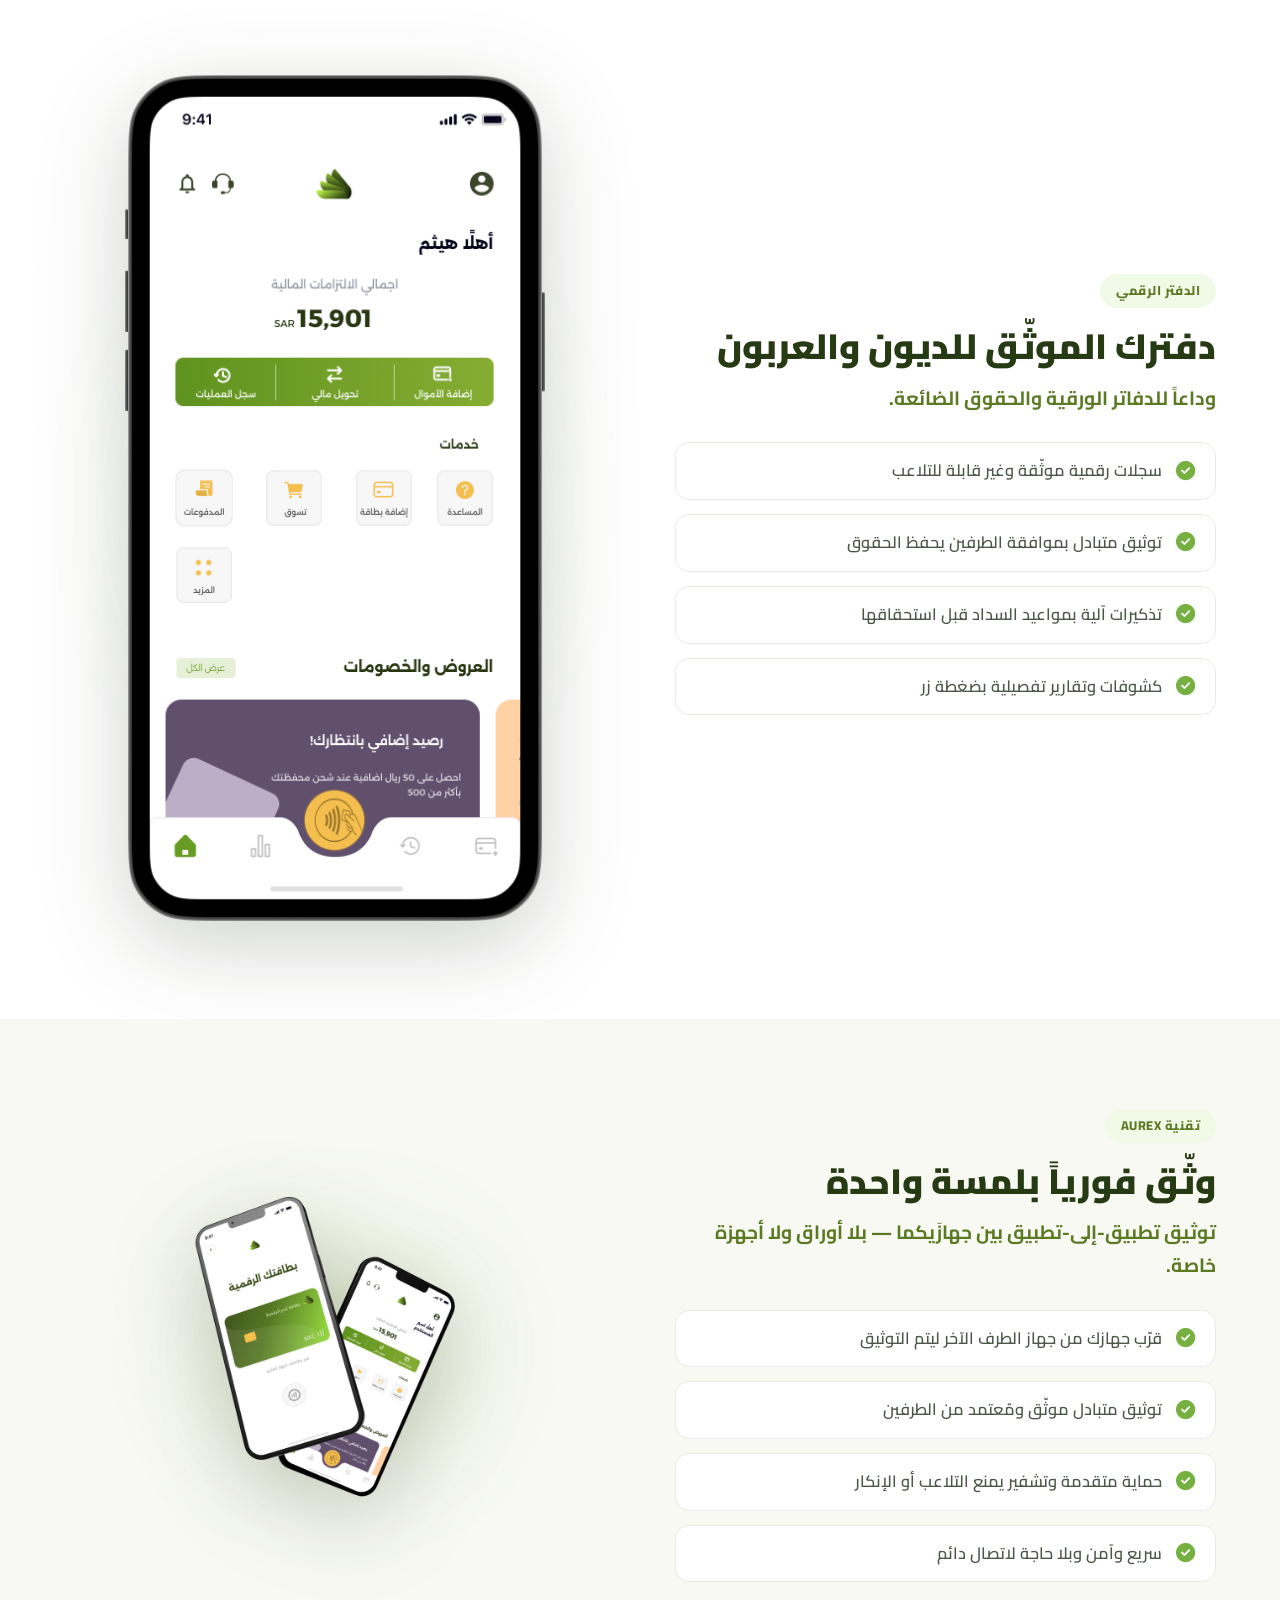
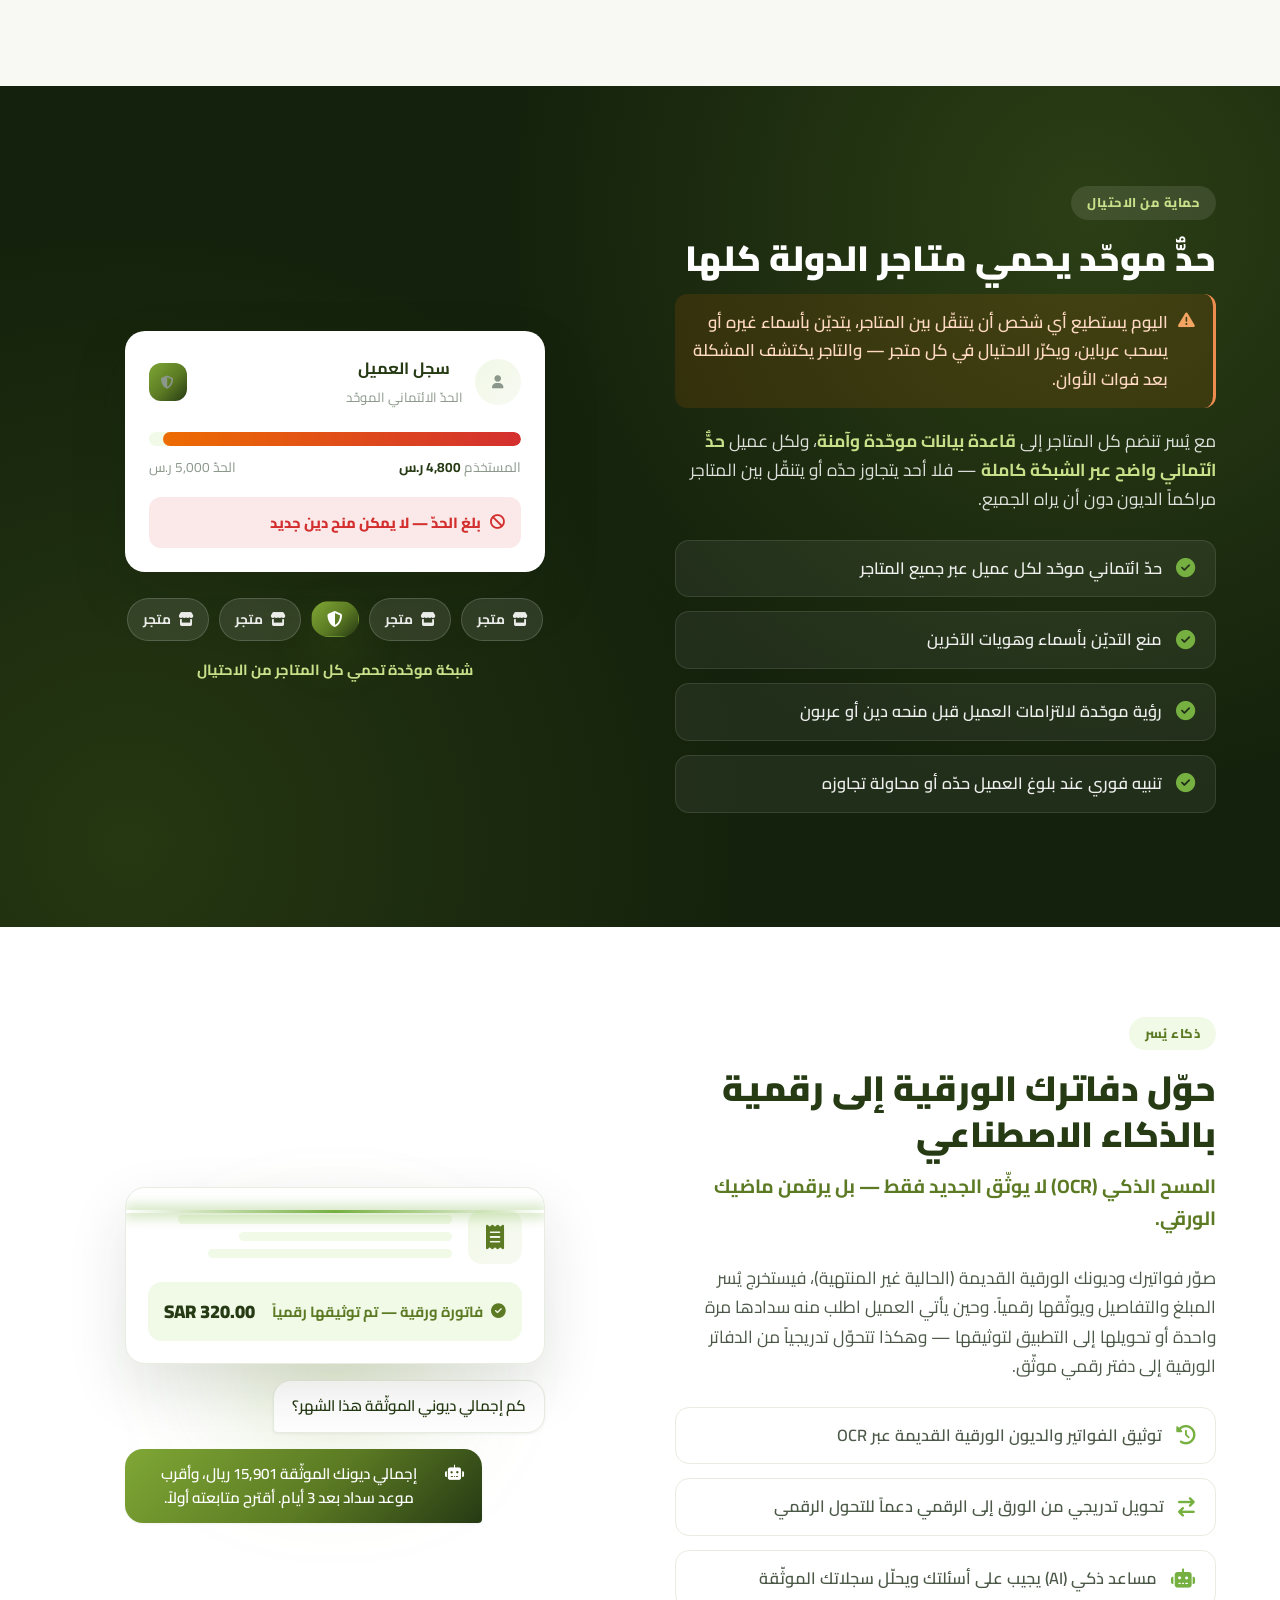
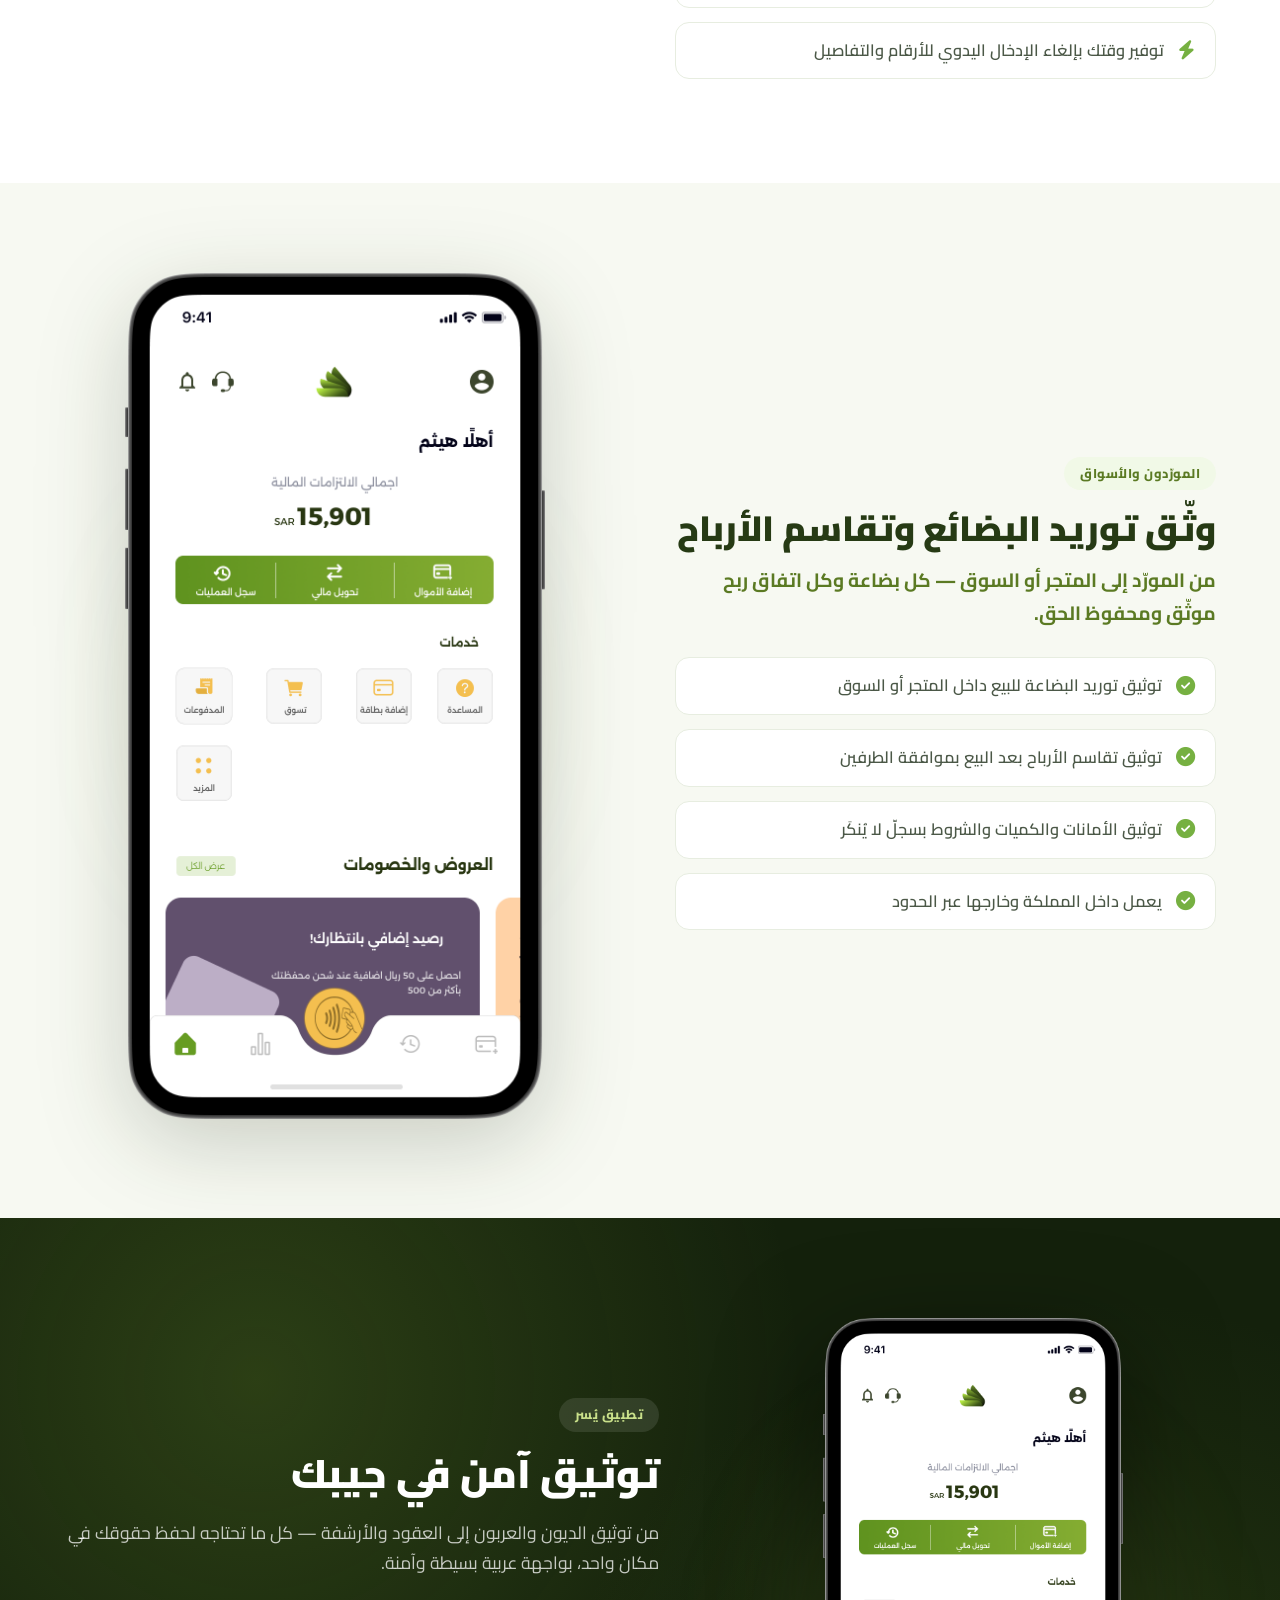
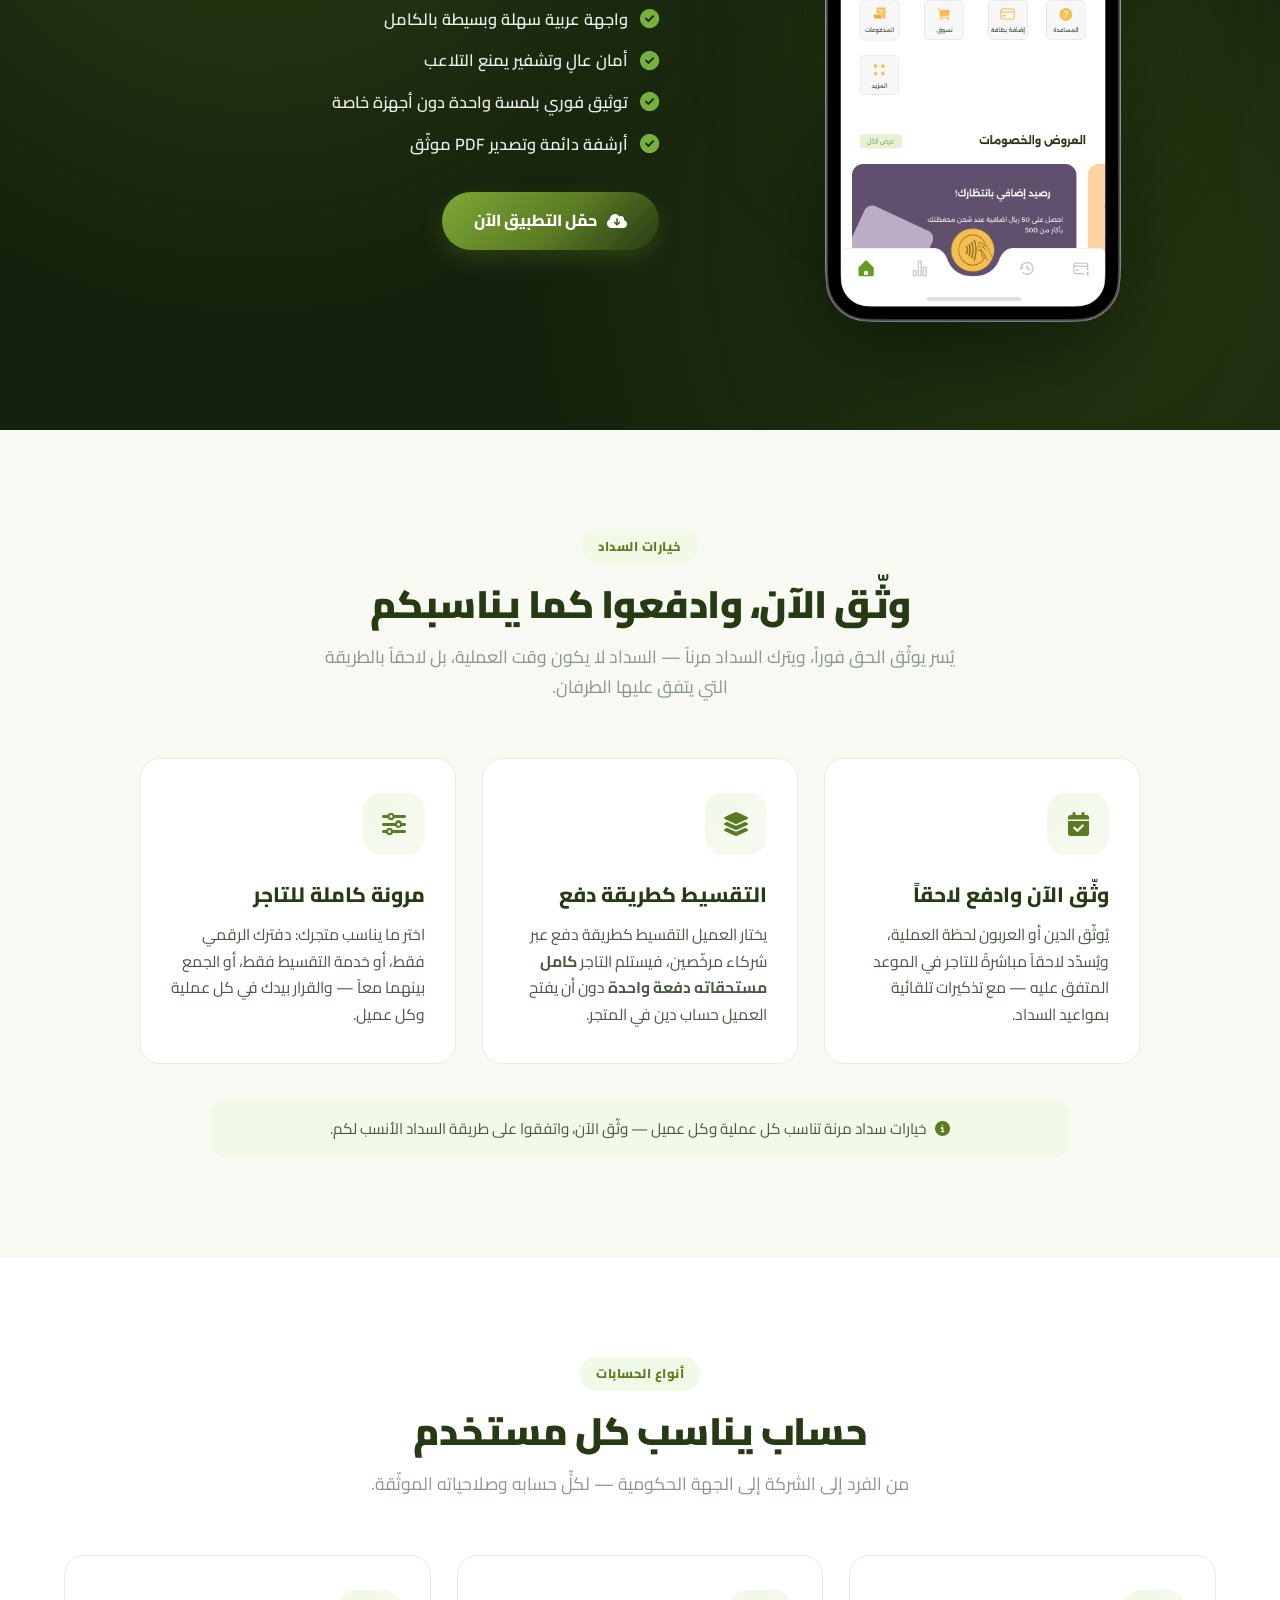
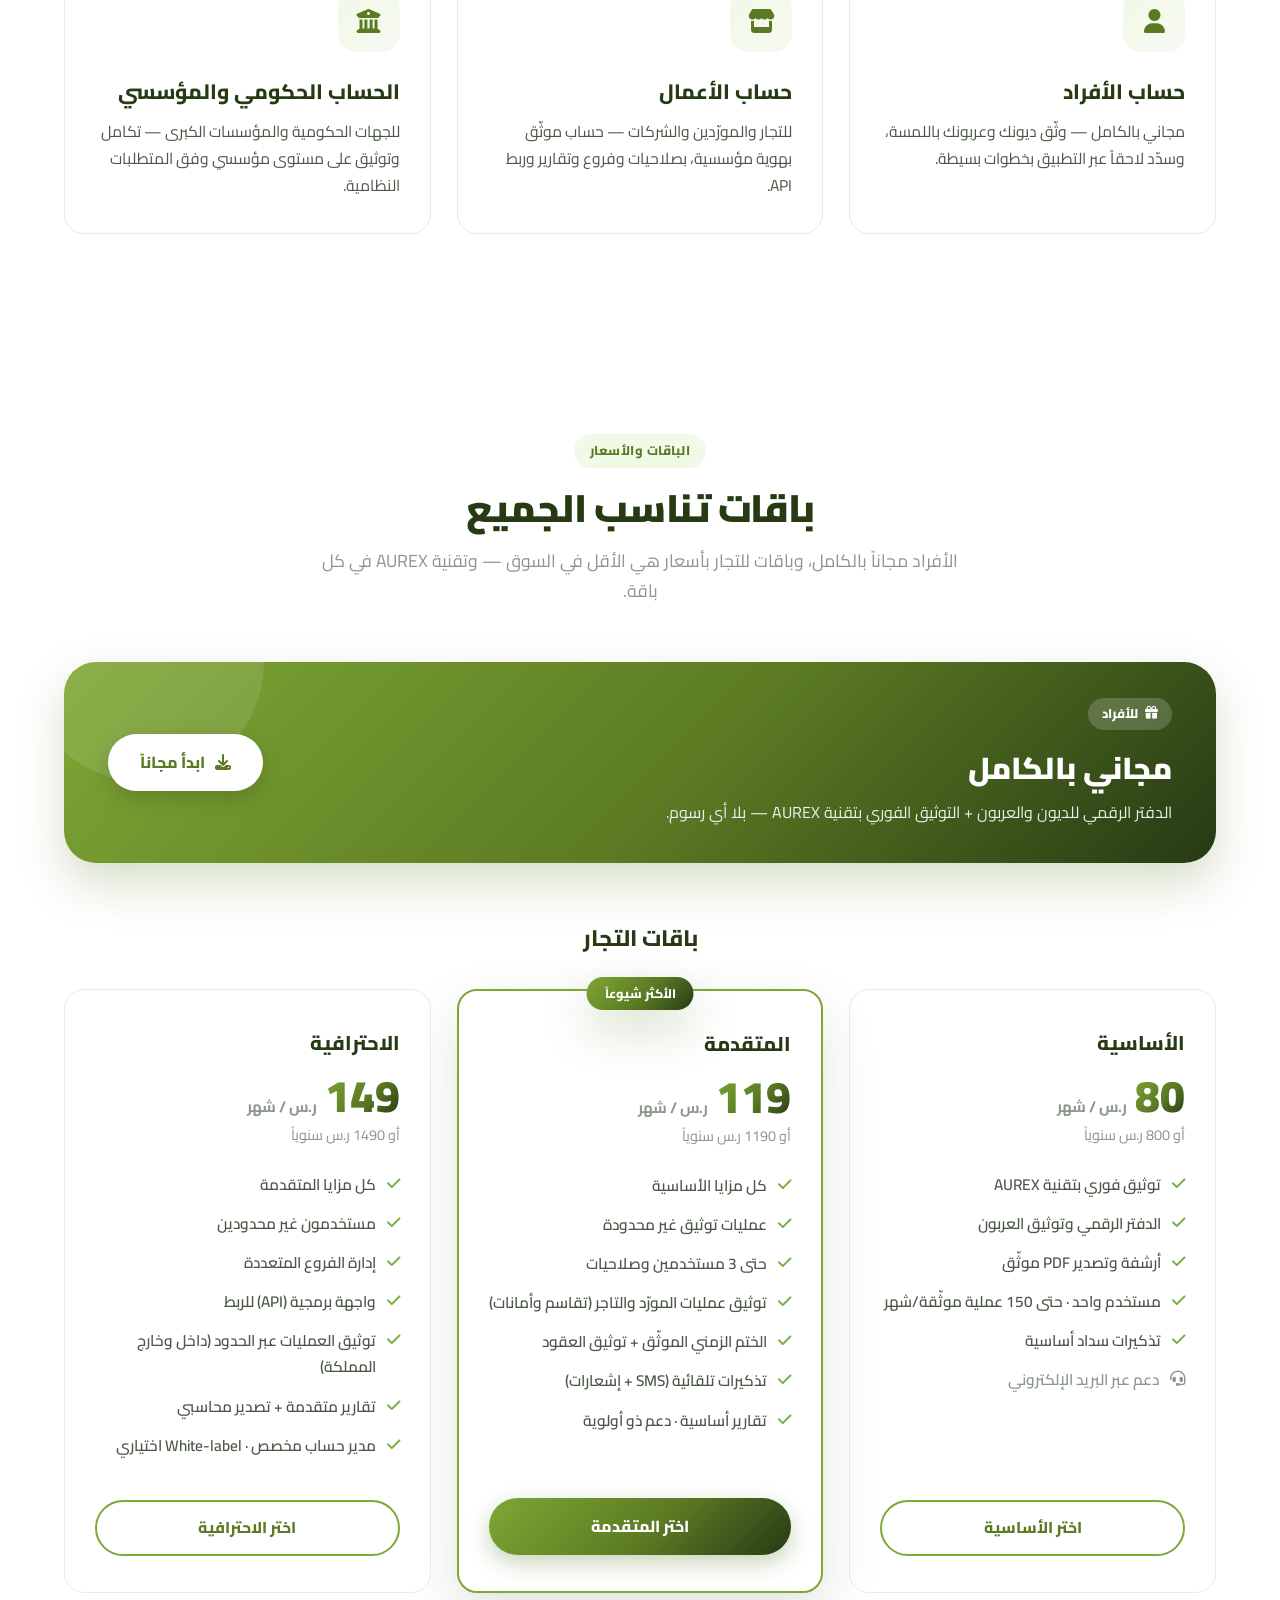
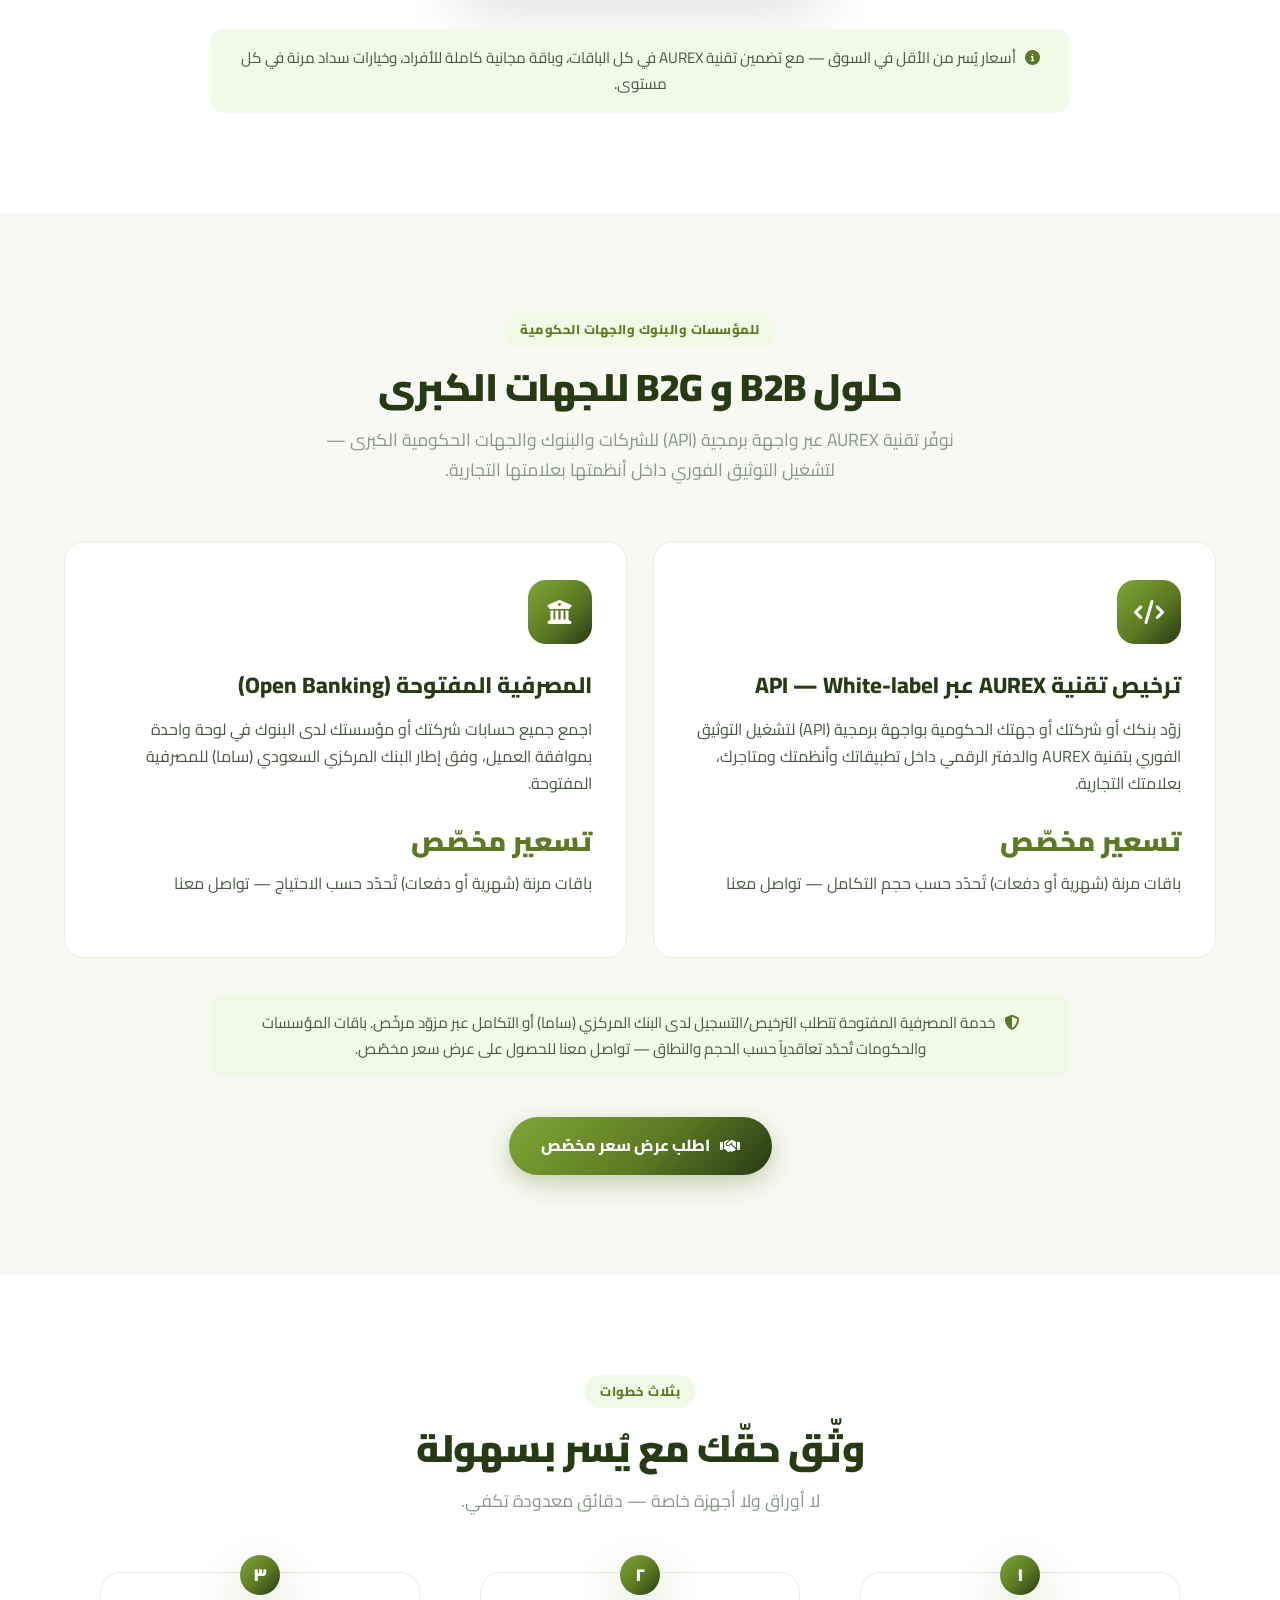
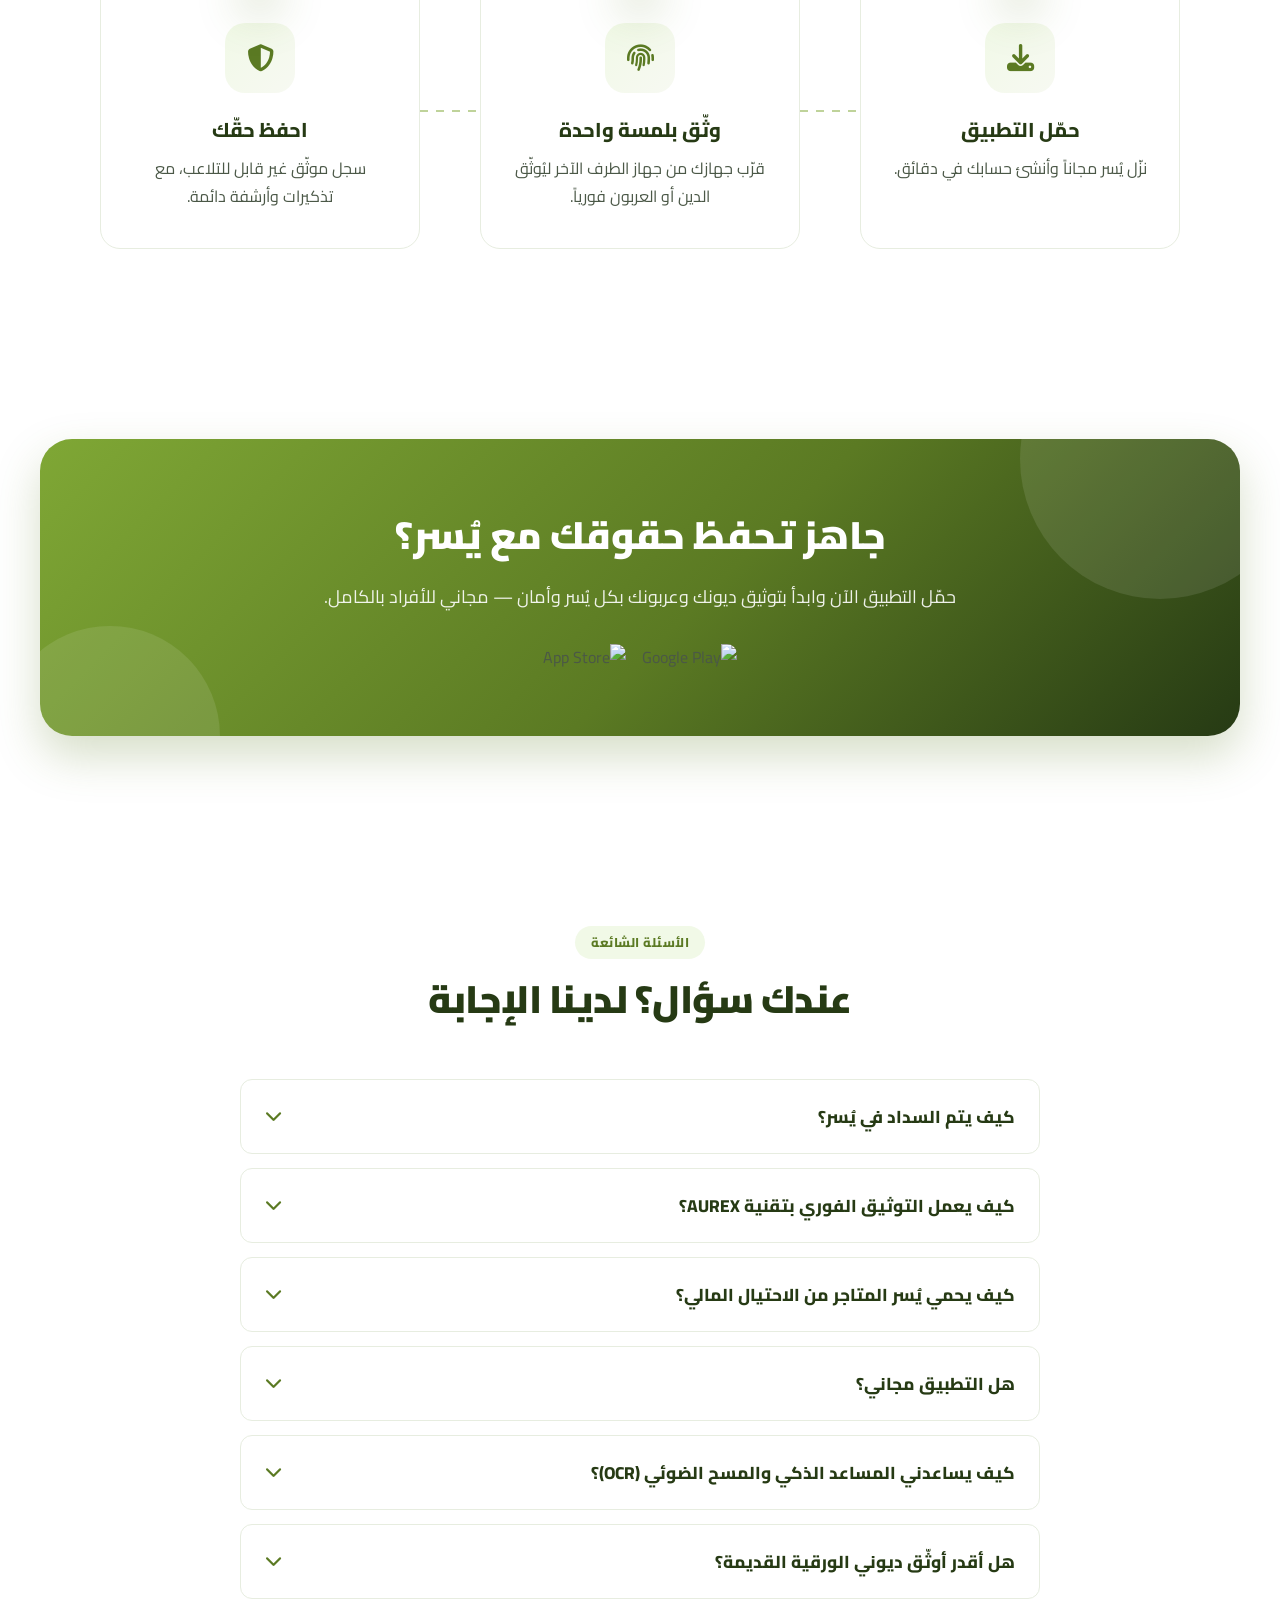
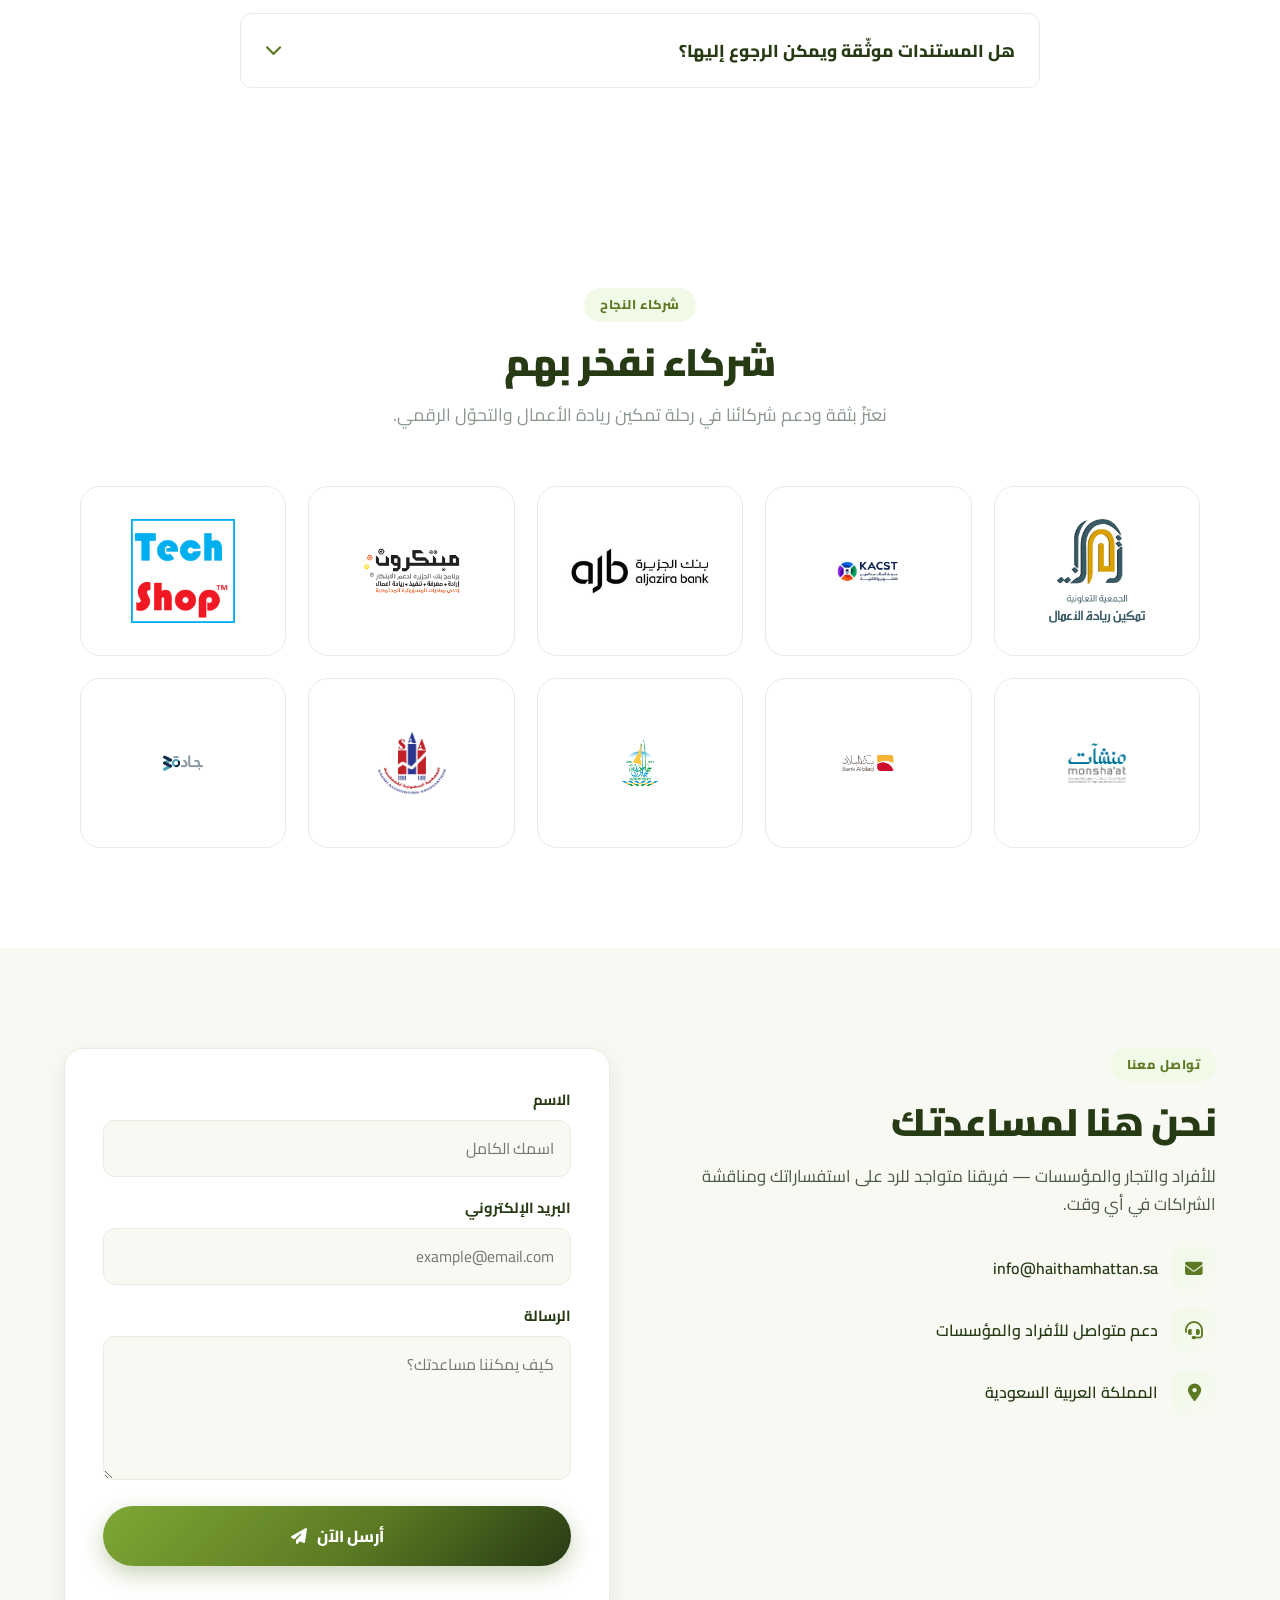
==== commit 634dadab: "Add new success partners to homepage Add Monsha'at, Bank Albilad, Jazan University, Saudi Accounting" ====
--- a/index.html
+++ b/index.html
@@ -715,6 +715,21 @@
           <div class="partner-logo p-techshop">
             <img src="assets/img/partners/techshop.png" alt="Tech Shop" loading="lazy">
           </div>
+          <div class="partner-logo p-monshaat">
+            <img src="assets/img/partners/m_Logo.png" alt="منشآت — الهيئة العامة للمنشآت الصغيرة والمتوسطة" loading="lazy">
+          </div>
+          <div class="partner-logo p-albilad">
+            <img src="assets/img/partners/Bank_Albilad.png" alt="بنك البلاد" loading="lazy">
+          </div>
+          <div class="partner-logo p-jazan">
+            <img src="assets/img/partners/Jazan-University-01.png" alt="جامعة جازان" loading="lazy">
+          </div>
+          <div class="partner-logo p-saa">
+            <img src="assets/img/partners/2ea21368-70e6-408f-b78f-f7278ce53a52.jpg" alt="الجمعية السعودية للمحاسبة" loading="lazy">
+          </div>
+          <div class="partner-logo p-jada">
+            <img src="assets/img/partners/Jada30.png" alt="جادة" loading="lazy">
+          </div>
         </div>
       </div>
     </section>
